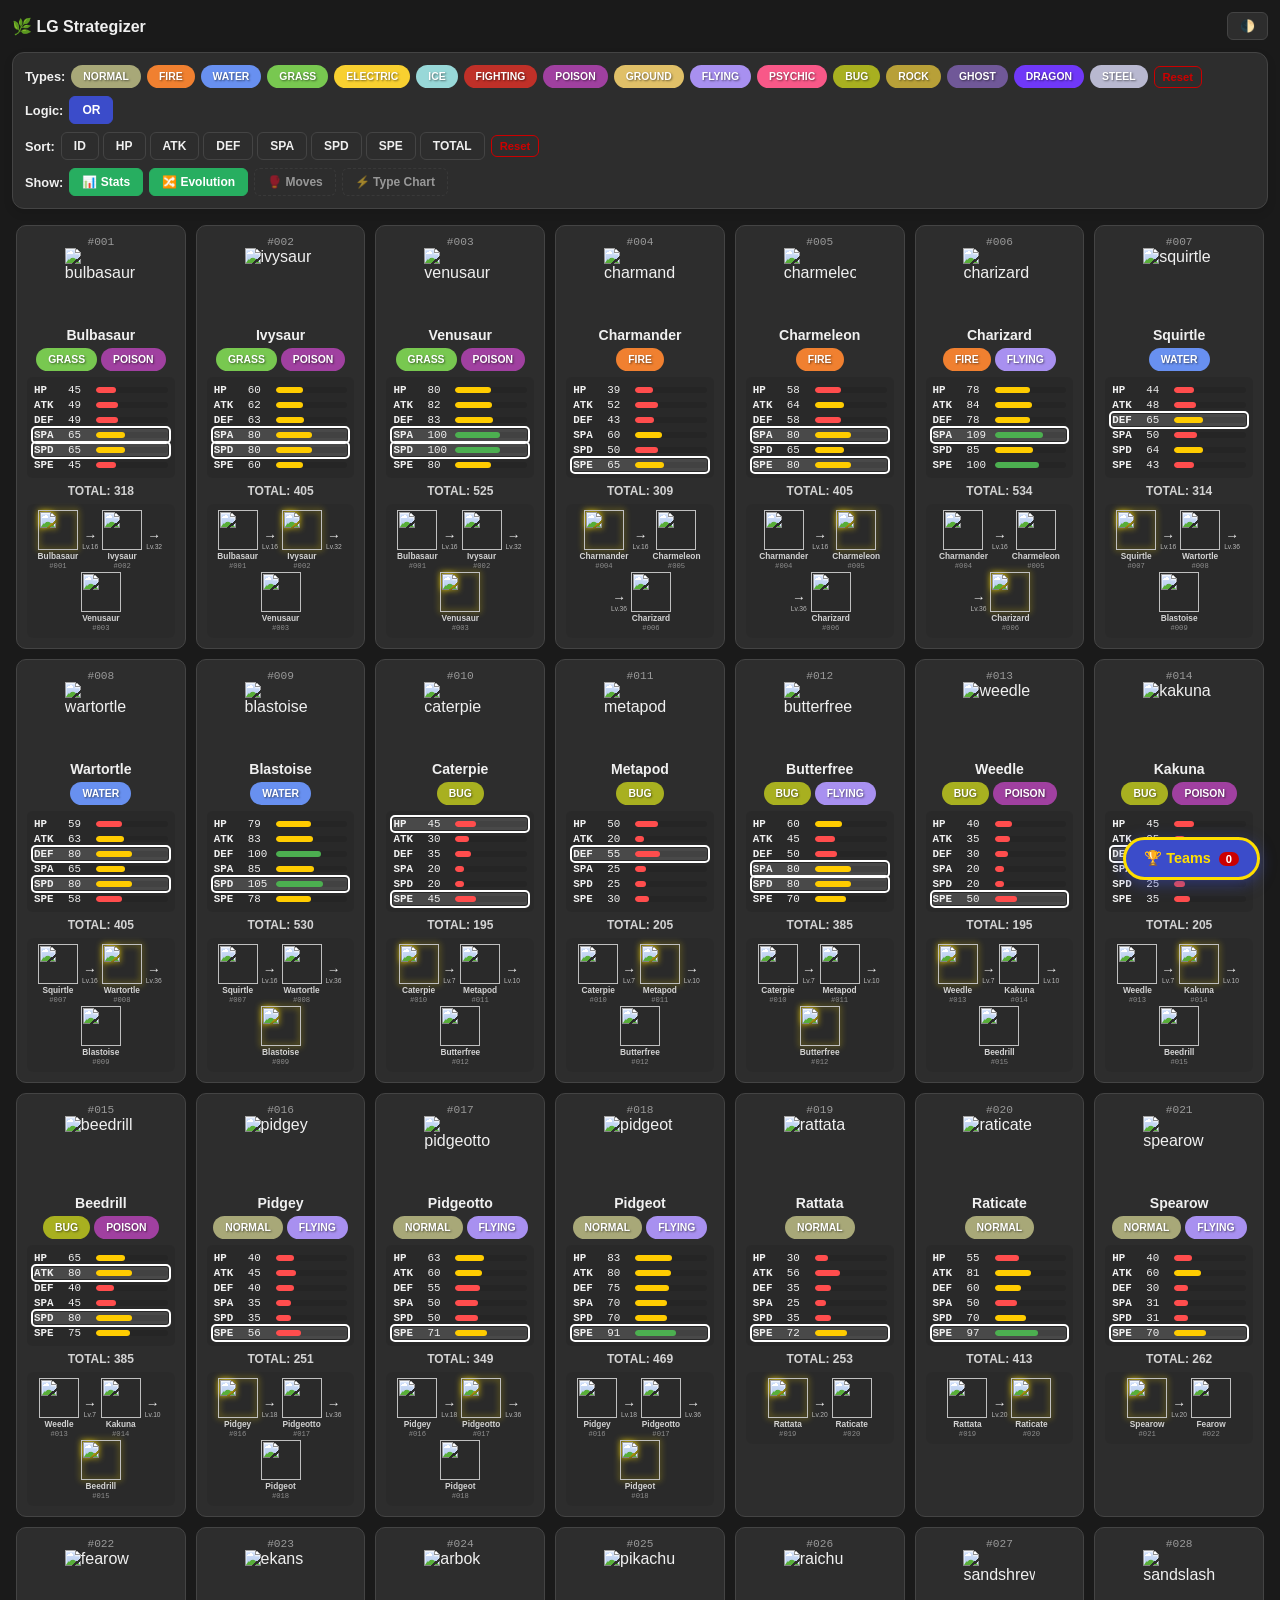
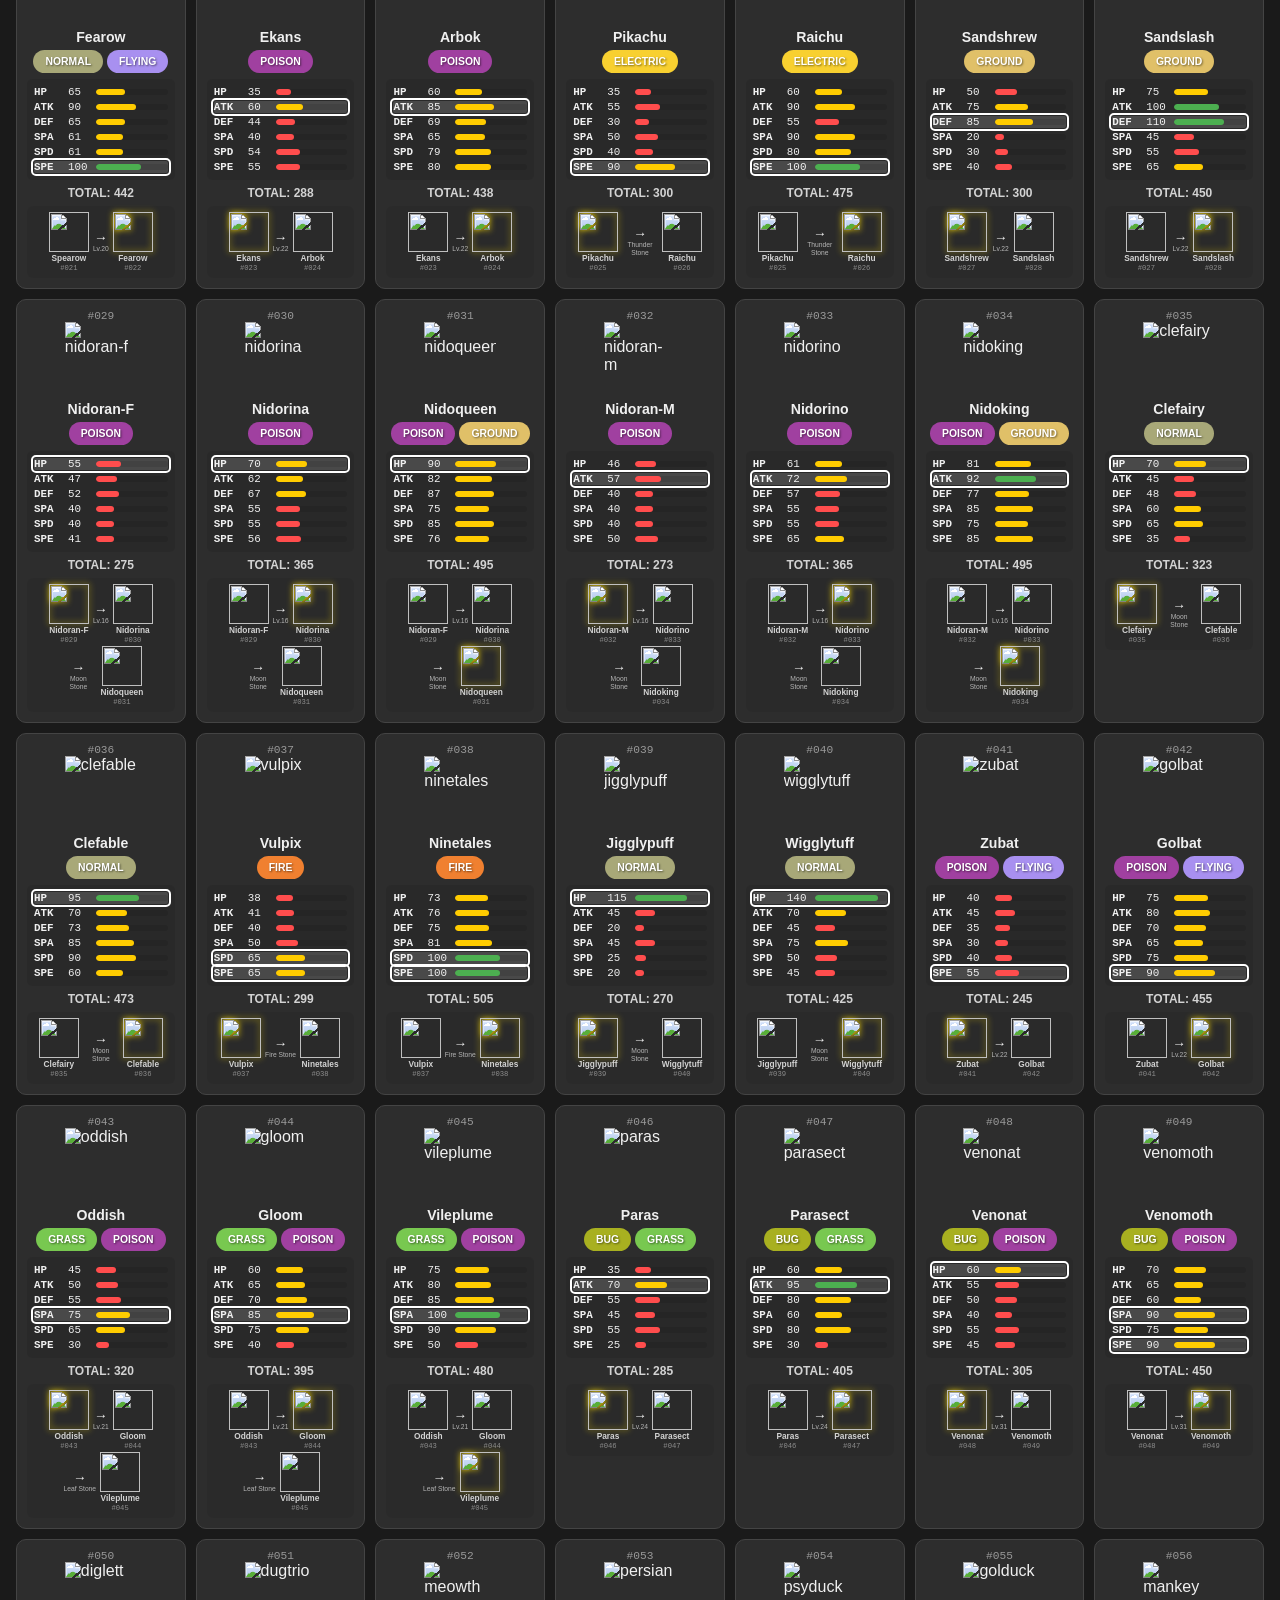
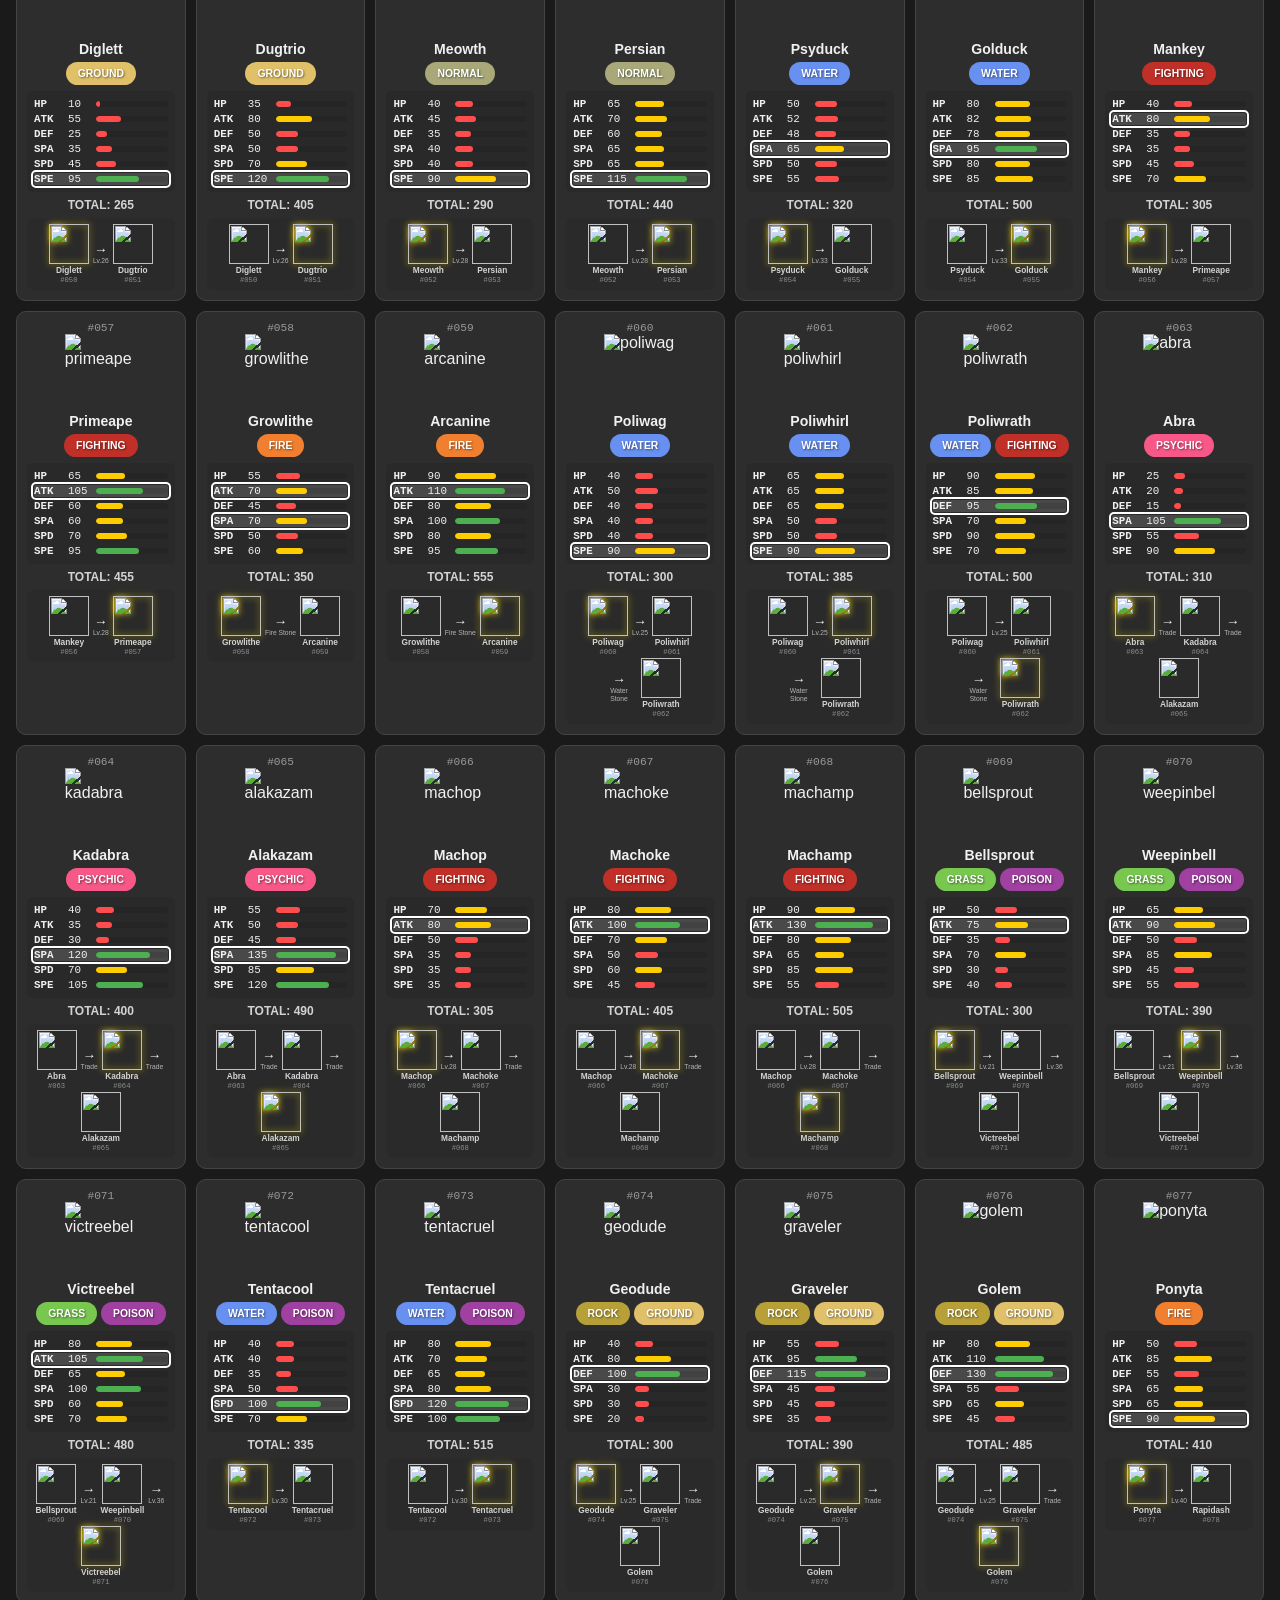
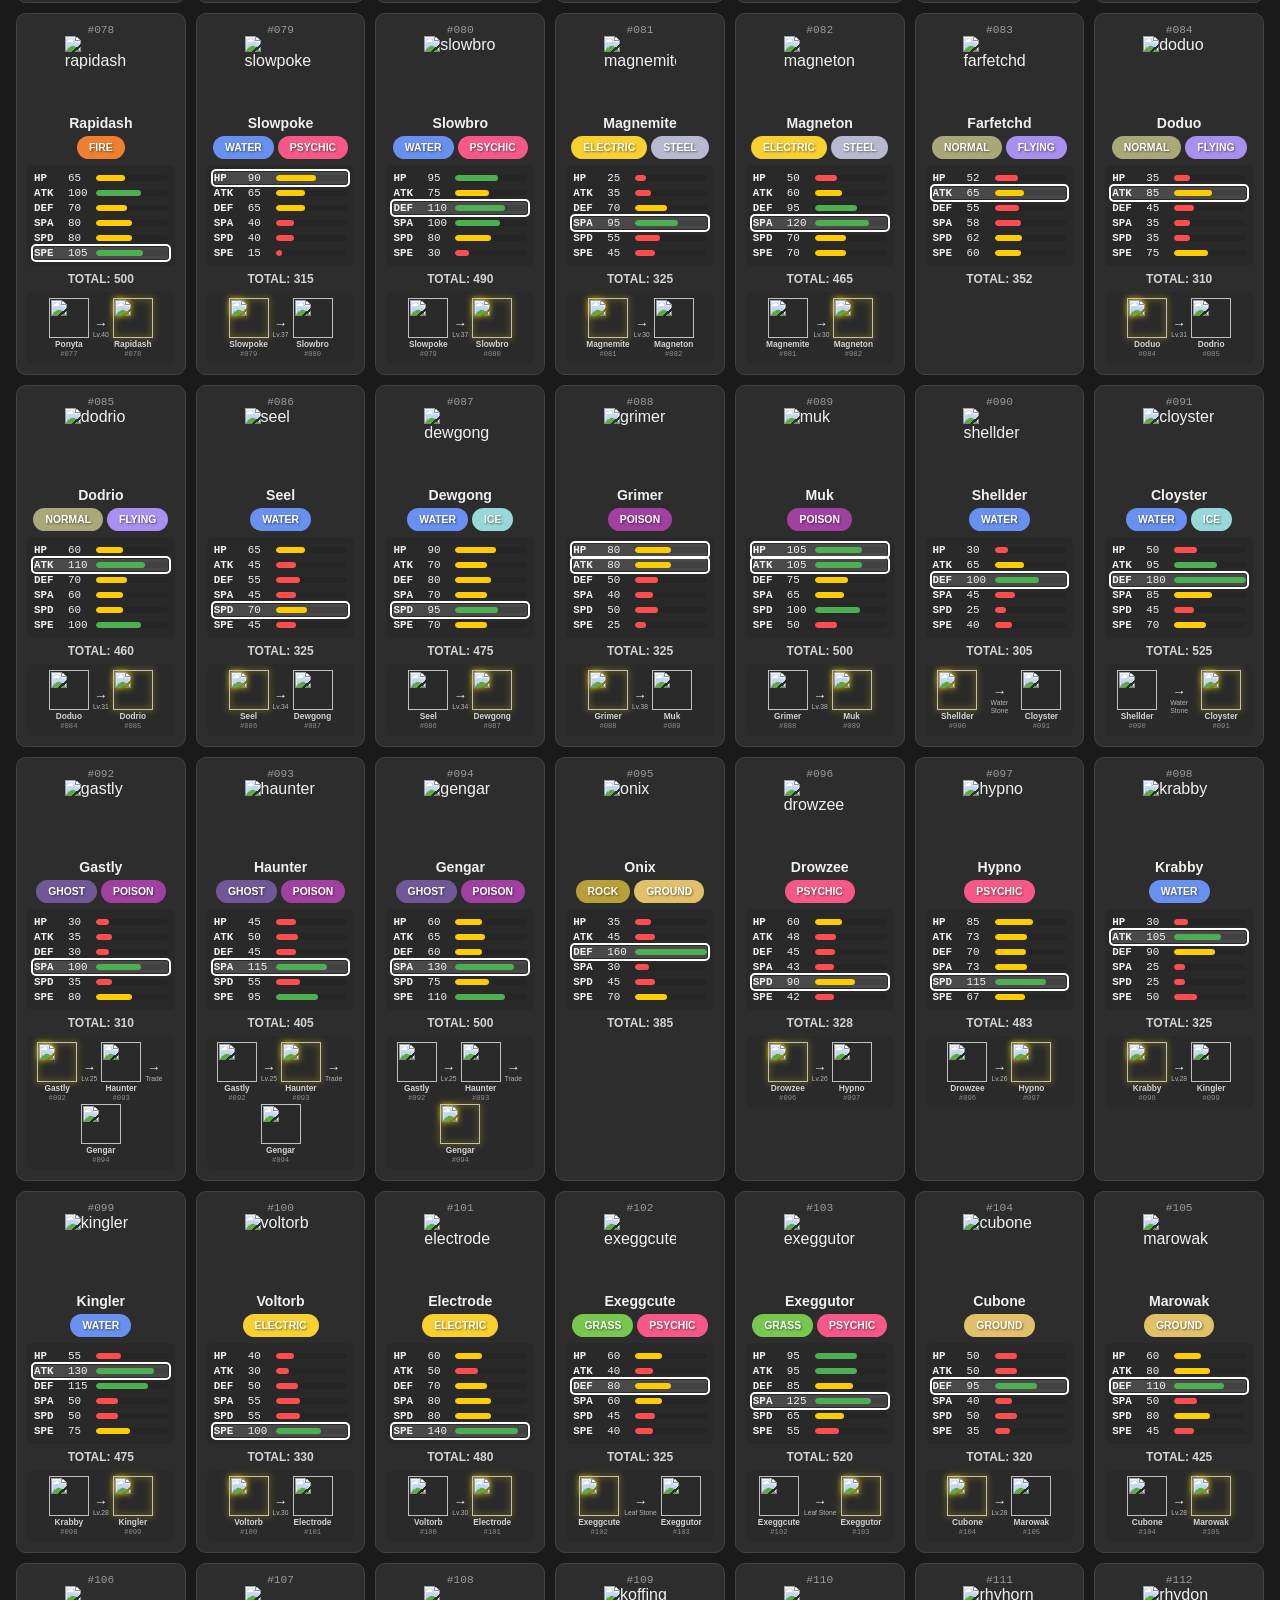
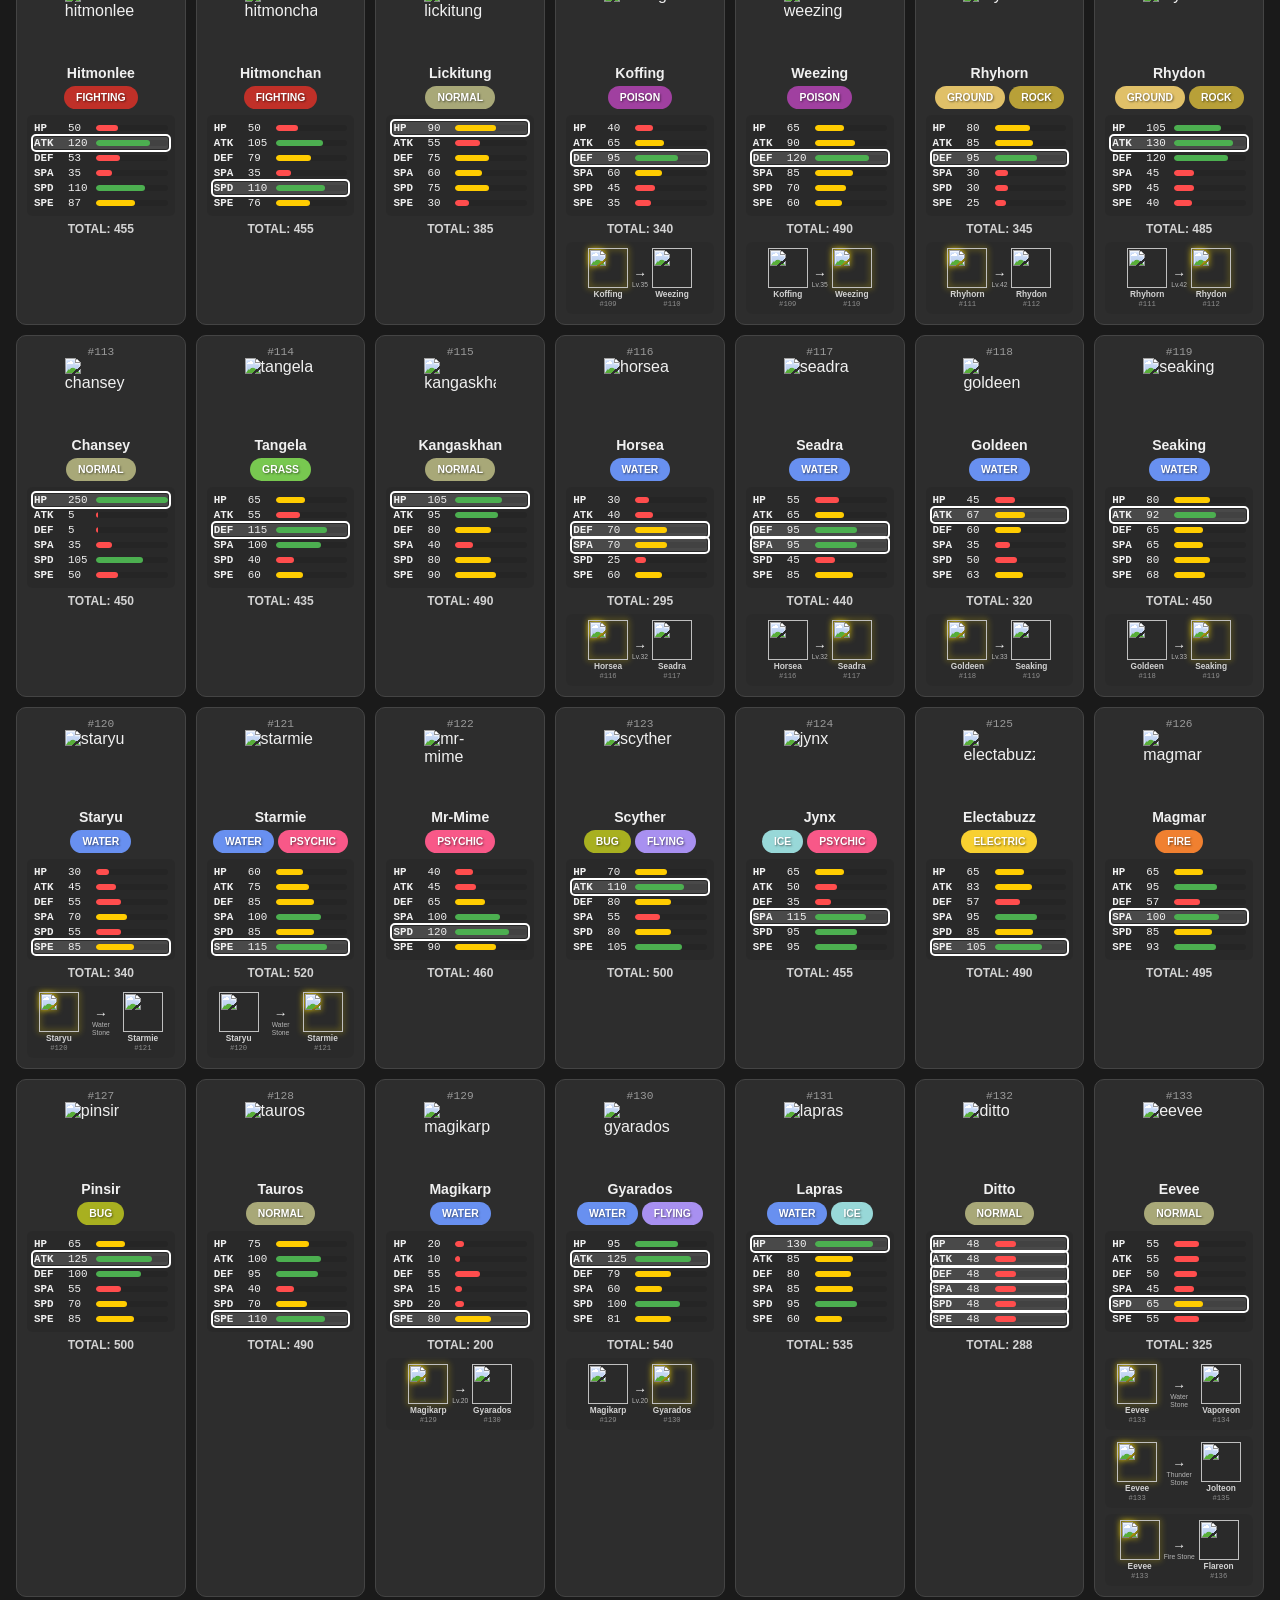
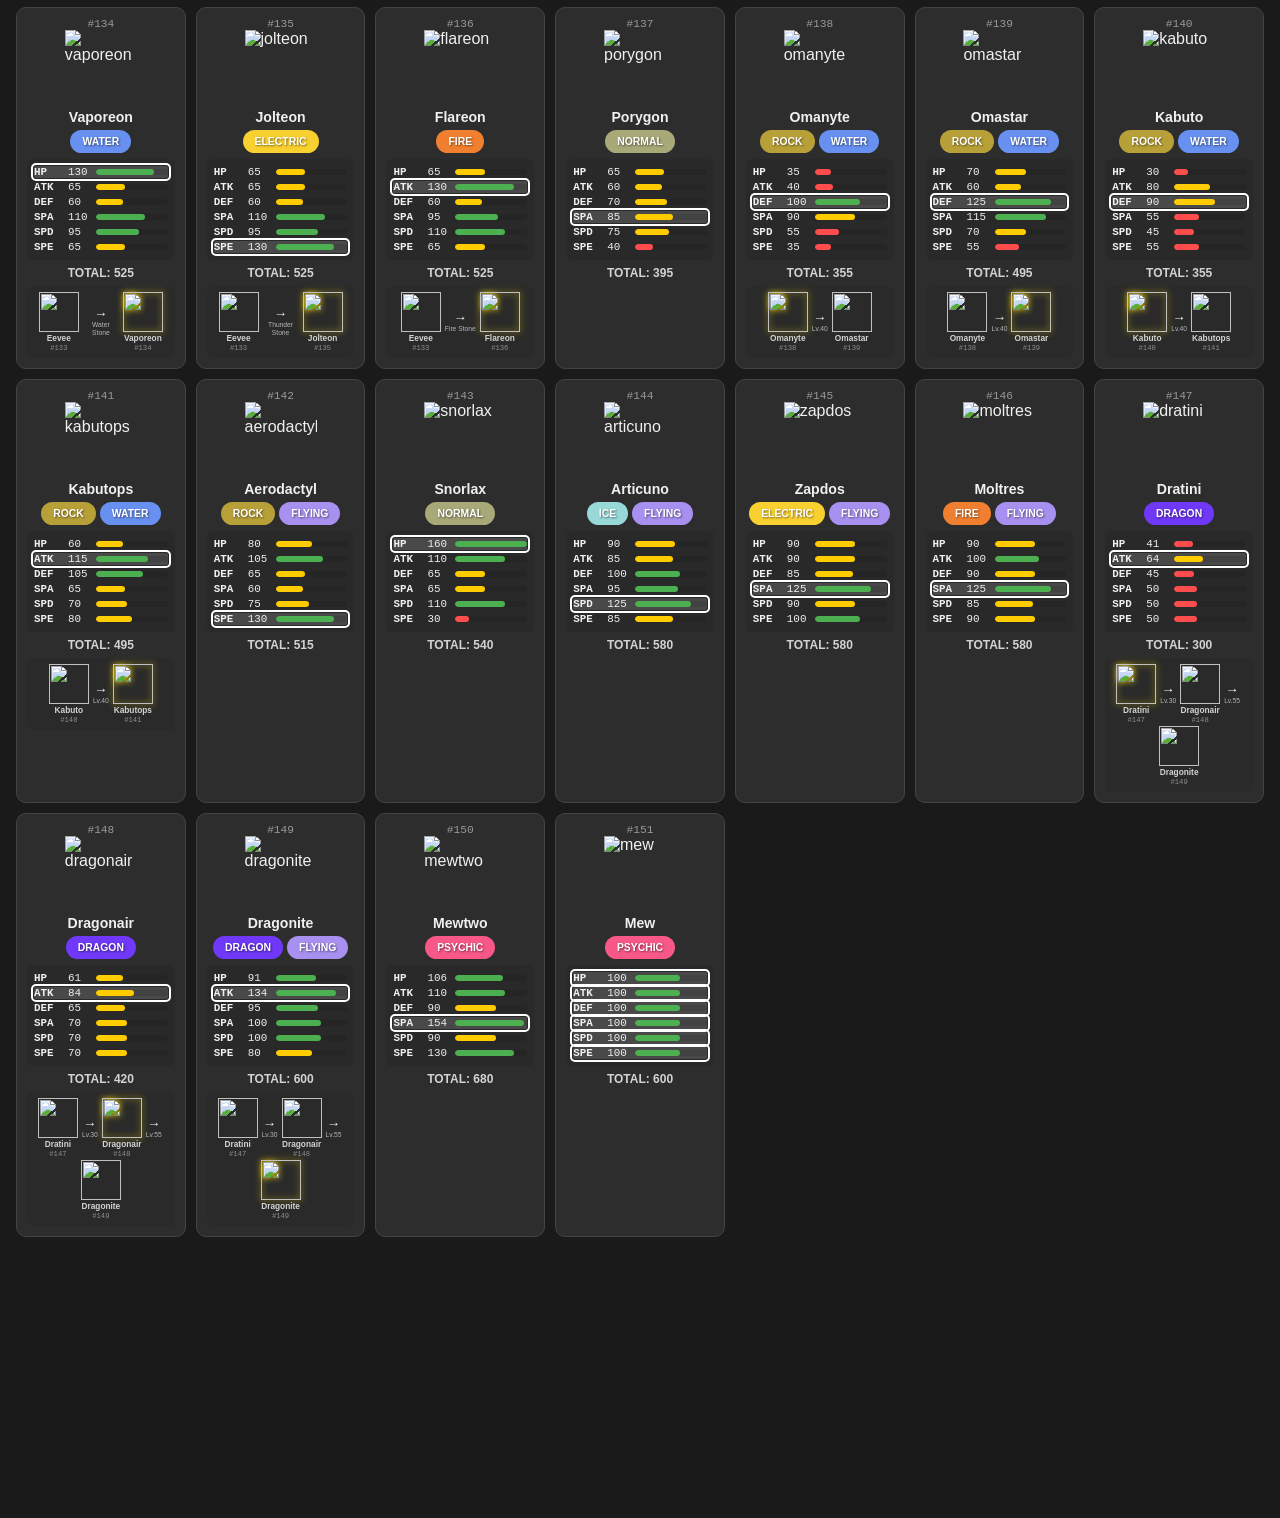
==== index.html @ 8bd551c2 "Add files via upload add evolution data, adjust readability on team cards" ====
<!DOCTYPE html>
<html lang="en">
<head>
    <meta charset="UTF-8">
    <meta name="viewport" content="width=device-width, initial-scale=1.0, maximum-scale=1.0">
    <title>Leaf Green Strategizer</title>
    <style>
    :root {
        --bg: #f4f4f9; --card-bg: #ffffff; --text: #333; --border: #ddd;
        --pk-blue: #3b4cca; --pk-yellow: #ffde00; --pk-red: #cc0000;
        --drawer-width: 420px;
    }
    body.dark-mode { --bg: #1a1a1a; --card-bg: #2d2d2d; --text: #f0f0f0; --border: #444; }
    * { box-sizing: border-box; }
    body { font-family: 'Segoe UI', sans-serif; background: var(--bg); color: var(--text); padding: 12px; transition: background 0.3s, color 0.3s; margin: 0; overflow-x: hidden; }
    .header-row { display: flex; justify-content: space-between; align-items: center; margin-bottom: 12px; }
    .drawer-overlay { display: none; position: fixed; inset: 0; background: rgba(0,0,0,0.5); z-index: 200; }
    .drawer-overlay.open { display: block; }
    .team-drawer {
        position: fixed; top: 0; right: -100%; width: min(var(--drawer-width), 100vw);
        height: 100%; background: var(--bg); z-index: 201;
        transition: right 0.35s cubic-bezier(.4,0,.2,1);
        display: flex; flex-direction: column;
        box-shadow: -4px 0 24px rgba(0,0,0,0.35);
    }
    .team-drawer.open { right: 0; }
    .drawer-header {
        display: flex; justify-content: space-between; align-items: center;
        padding: 14px 16px; border-bottom: 2px solid var(--border);
        background: var(--pk-blue); color: white; flex-shrink: 0;
    }
    .drawer-header h2 { margin: 0; font-size: 1rem; }
    .drawer-body { flex: 1; overflow-y: auto; padding: 12px; }
    .drawer-footer { padding: 10px 12px; border-top: 2px solid var(--border); flex-shrink: 0; }
    .team-container { background: rgba(0,0,0,0.05); padding: 10px; border-radius: 12px; margin-bottom: 12px; border: 2px solid var(--border); }
    .team-label-row { display: flex; justify-content: space-between; align-items: center; margin-bottom: 8px; }
    .team-name-input { background: transparent; border: none; border-bottom: 1px solid var(--border); color: var(--text); font-weight: bold; font-size: 0.9rem; width: 170px; outline: none; padding: 2px 4px; }
    .team-slots { display: grid; grid-template-columns: repeat(2, 1fr); gap: 8px; }
    .slot {
        background: rgba(0,0,0,0.05); border: 2px dashed var(--border);
        border-radius: 10px; display: flex; align-items: center; justify-content: center;
        cursor: pointer; position: relative; overflow: hidden;
        transition: border-color 0.2s, background 0.2s; min-height: 80px;
    }
    .slot.empty-slot::after { content: '+'; font-size: 1.8rem; opacity: 0.2; pointer-events: none; }
    .slot.empty-slot:hover { border-color: var(--pk-blue); background: rgba(59,76,202,0.08); }
    .slot .card { width: 100%; margin: 0; border: none; border-radius: 8px; cursor: default; padding: 8px; }
    .slot .card:active { transform: none; }
    .slot-remove-btn {
        position: absolute; top: 4px; right: 4px; z-index: 10;
        background: var(--pk-red); color: white; border: none; border-radius: 50%;
        width: 18px; height: 18px; font-size: 0.7rem; cursor: pointer;
        display: flex; align-items: center; justify-content: center; padding: 0; line-height: 1;
    }
    .fab-team {
        position: fixed; bottom: 20px; right: 20px; z-index: 150;
        background: var(--pk-blue); color: var(--pk-yellow);
        border: 3px solid var(--pk-yellow); border-radius: 50px;
        padding: 10px 18px; font-weight: bold; font-size: 0.9rem;
        cursor: pointer; box-shadow: 0 4px 15px rgba(59,76,202,0.5);
        display: flex; align-items: center; gap: 8px;
        -webkit-tap-highlight-color: transparent; user-select: none; transition: transform 0.15s;
    }
    .fab-team:active { transform: scale(0.95); }
    .fab-badge { background: var(--pk-red); color: white; border-radius: 10px; padding: 1px 7px; font-size: 0.7rem; min-width: 20px; text-align: center; }
    .controls {
        background: var(--card-bg); padding: 12px; border-radius: 12px; margin-bottom: 12px;
        position: sticky; top: 0; z-index: 100; border: 1px solid var(--border);
        box-shadow: 0 4px 10px rgba(0,0,0,0.1);
    }
    .filter-row { display: flex; align-items: center; gap: 6px; flex-wrap: wrap; margin-bottom: 8px; }
    .filter-row:last-child { margin-bottom: 0; }
    .filter-row strong { font-size: 0.8rem; white-space: nowrap; }
    .type-pill { padding: 4px 10px; border-radius: 20px; cursor: pointer; border: 2px solid transparent; font-size: 0.65rem; font-weight: bold; text-transform: uppercase; color: white; text-shadow: 1px 1px 2px rgba(0,0,0,0.5); -webkit-tap-highlight-color: transparent; user-select: none; }
    .type-pill.active { border-color: var(--pk-yellow); box-shadow: 0 0 8px var(--pk-yellow); }
    .toggle-btn, .btn-sort, .btn-display { padding: 6px 12px; border-radius: 6px; border: 1px solid var(--border); background: var(--card-bg); color: var(--text); cursor: pointer; font-weight: bold; font-size: 0.75rem; -webkit-tap-highlight-color: transparent; user-select: none; white-space: nowrap; transition: 0.15s; }
    .active { background: var(--pk-blue) !important; color: white !important; border-color: var(--pk-blue) !important; }
    .btn-display.active { background: #27ae60 !important; border-color: #27ae60 !important; color: white !important; }
    .btn-display.coming-soon { border-style: dashed; opacity: 0.55; cursor: default; }
    #main-list { display: grid; grid-template-columns: repeat(auto-fill, minmax(155px, 1fr)); gap: 10px; padding: 4px; padding-bottom: 80px; }
    .card { padding: 10px; display: flex; flex-direction: column; position: relative; background: var(--card-bg); border: 1px solid var(--border); border-radius: 10px; cursor: pointer; -webkit-tap-highlight-color: transparent; user-select: none; transition: transform 0.12s; }
    .card:active { transform: scale(0.97); }
    .card.in-team { border-color: var(--pk-yellow); box-shadow: 0 0 0 2px var(--pk-yellow); }
    .team-count-badge {
        display: none; position: absolute; top: 4px; right: 4px;
        background: var(--pk-red); color: white; border-radius: 50%;
        width: 20px; height: 20px; font-size: 0.65rem; font-weight: bold;
        align-items: center; justify-content: center; z-index: 5;
        box-shadow: 0 1px 4px rgba(0,0,0,0.4);
    }
    .card.in-team .team-count-badge { display: flex; }
    .id-badge { display: block; text-align: center; font-size: 0.7rem; opacity: 0.55; font-family: monospace; }
    .card img { width: 72px; height: 72px; image-rendering: pixelated; margin: 0 auto; display: block; }
    .card-header { text-align: center; margin: 6px 0; }
    .card-name { text-transform: capitalize; font-size: 0.88rem; font-weight: bold; }
    .type-box { display: flex; justify-content: center; gap: 4px; margin-top: 4px; flex-wrap: wrap; }
    .section-stats.hidden { display: none; }
    .stats-box { background: rgba(0,0,0,0.08); border-radius: 5px; padding: 7px; display: flex; flex-direction: column; gap: 3px; font-family: monospace; font-size: 0.68rem; }
    .stat-row { display: flex; align-items: center; gap: 6px; border-radius: 2px; }
    .stat-label { width: 28px; font-weight: bold; }
    .stat-bar-bg { flex-grow: 1; height: 6px; background: rgba(0,0,0,0.1); border-radius: 3px; overflow: hidden; }
    .stat-bar-fill { height: 100%; border-radius: 3px; }
    .bar-low { background: #ff4d4d; } .bar-mid { background: #ffcc00; } .bar-high { background: #4caf50; }
    .stat-row.max-stat { outline: 2px solid #000; outline-offset: 1px; background: rgba(255,255,255,0.1); }
    body.dark-mode .stat-row.max-stat { outline-color: #fff; background: rgba(255,255,255,0.15); }
    .card-total { text-align: center; font-size: 0.75rem; font-weight: bold; margin-top: 6px; opacity: 0.85; }
    .section-evo.hidden { display: none; }
    .evo-chain {
        margin-top: 6px; background: rgba(0,0,0,0.06); border-radius: 6px;
        padding: 6px 4px; display: flex; align-items: center; justify-content: center;
        flex-wrap: wrap; gap: 2px;
    }
    .evo-node { display: flex; flex-direction: column; align-items: center; gap: 1px; flex-shrink: 0; }
    .evo-node img { width: 40px; height: 40px; image-rendering: pixelated; }
    .evo-node .evo-name { font-size: 0.52rem; text-transform: capitalize; text-align: center; font-weight: bold; opacity: 0.85; }
    .evo-node .evo-num { font-size: 0.45rem; opacity: 0.5; font-family: monospace; }
    .evo-node.current-mon img { filter: drop-shadow(0 0 3px var(--pk-yellow)); }
    .evo-arrow { display: flex; flex-direction: column; align-items: center; font-size: 0.85rem; padding: 0 2px; flex-shrink: 0; line-height: 1; }
    .evo-arrow-label { font-size: 0.42rem; text-align: center; opacity: 0.7; max-width: 36px; line-height: 1.2; }
    .select-banner { display: none; position: fixed; top: 0; left: 0; right: 0; z-index: 300; background: var(--pk-blue); color: white; text-align: center; padding: 10px; font-weight: bold; font-size: 0.9rem; }
    .select-banner.show { display: block; }
    .select-banner button { background: var(--pk-red); color: white; border: none; border-radius: 4px; padding: 4px 10px; margin-left: 10px; cursor: pointer; font-weight: bold; }
    .delete-row-btn { background: none; border: none; color: var(--pk-red); font-size: 1rem; cursor: pointer; padding: 2px 6px; }
    @media (max-width: 480px) {
        #main-list { grid-template-columns: repeat(auto-fill, minmax(140px, 1fr)); gap: 8px; }
        body { padding: 8px; }
        :root { --drawer-width: 100vw; }
    }
    ::-webkit-scrollbar { width: 5px; }
    ::-webkit-scrollbar-thumb { background: var(--border); border-radius: 3px; }
    </style>
</head>
<body class="dark-mode">
<div class="select-banner" id="select-banner">Tap a Pokémon to fill the slot <button onclick="cancelSelectingSlot()">Cancel</button></div>
<div class="drawer-overlay" id="drawer-overlay" onclick="closeDrawer()"></div>
<div class="team-drawer" id="team-drawer">
    <div class="drawer-header">
        <h2>🏆 My Teams</h2>
        <button onclick="closeDrawer()" style="background:none;border:none;color:white;font-size:1.3rem;cursor:pointer;line-height:1">✕</button>
    </div>
    <div class="drawer-body" id="teams-list"></div>
    <div class="drawer-footer">
        <button class="toggle-btn" style="background:var(--pk-blue);color:white;width:100%;border-color:var(--pk-blue)" onclick="addTeamRow()">+ Add Team</button>
    </div>
</div>
<div class="header-row">
    <strong style="font-size:1rem">🌿 LG Strategizer</strong>
    <button class="toggle-btn" onclick="document.body.classList.toggle('dark-mode')">🌓</button>
</div>
<div class="controls">
    <div class="filter-row" id="type-filters">
        <strong>Types:</strong>
        <button class="toggle-btn" style="border-color:var(--pk-red);color:var(--pk-red);font-size:0.7rem;padding:4px 8px" onclick="resetFilters()">Reset</button>
    </div>
    <div class="filter-row">
        <strong>Logic:</strong>
        <button class="toggle-btn active" id="logic-toggle" onclick="toggleLogic()">OR</button>
    </div>
    <div class="filter-row">
        <strong>Sort:</strong>
        <div id="sort-btns" style="display:inline-flex;gap:4px;flex-wrap:wrap"></div>
        <button class="toggle-btn" style="border-color:var(--pk-red);color:var(--pk-red);font-size:0.7rem;padding:4px 8px" onclick="resetSort()">Reset</button>
    </div>
    <div class="filter-row">
        <strong>Show:</strong>
        <button class="btn-display active" id="toggle-stats" onclick="toggleDisplay('stats')">📊 Stats</button>
        <button class="btn-display active" id="toggle-evo" onclick="toggleDisplay('evo')">🔀 Evolution</button>
        <button class="btn-display coming-soon" title="Coming soon" disabled>🥊 Moves</button>
        <button class="btn-display coming-soon" title="Coming soon" disabled>⚡ Type Chart</button>
    </div>
</div>
<div id="main-list"></div>
<button class="fab-team" onclick="openDrawer()">🏆 Teams <span class="fab-badge" id="team-count">0</span></button>
<script>
const typeColors = {
    normal:'#A8A878', fire:'#F08030', water:'#6890F0', grass:'#78C850',
    electric:'#F8D030', ice:'#98D8D8', fighting:'#C03028', poison:'#A040A0',
    ground:'#E0C068', flying:'#A890F0', psychic:'#F85888', bug:'#A8B020',
    rock:'#B8A038', ghost:'#705898', dragon:'#7038F8', steel:'#B8B8D0'
};

const pokemonData = [
    {id:1,name:"bulbasaur",types:["grass","poison"],hp:45,atk:49,def:49,spa:65,spd:65,spe:45,total:318},
    {id:2,name:"ivysaur",types:["grass","poison"],hp:60,atk:62,def:63,spa:80,spd:80,spe:60,total:405},
    {id:3,name:"venusaur",types:["grass","poison"],hp:80,atk:82,def:83,spa:100,spd:100,spe:80,total:525},
    {id:4,name:"charmander",types:["fire"],hp:39,atk:52,def:43,spa:60,spd:50,spe:65,total:309},
    {id:5,name:"charmeleon",types:["fire"],hp:58,atk:64,def:58,spa:80,spd:65,spe:80,total:405},
    {id:6,name:"charizard",types:["fire","flying"],hp:78,atk:84,def:78,spa:109,spd:85,spe:100,total:534},
    {id:7,name:"squirtle",types:["water"],hp:44,atk:48,def:65,spa:50,spd:64,spe:43,total:314},
    {id:8,name:"wartortle",types:["water"],hp:59,atk:63,def:80,spa:65,spd:80,spe:58,total:405},
    {id:9,name:"blastoise",types:["water"],hp:79,atk:83,def:100,spa:85,spd:105,spe:78,total:530},
    {id:10,name:"caterpie",types:["bug"],hp:45,atk:30,def:35,spa:20,spd:20,spe:45,total:195},
    {id:11,name:"metapod",types:["bug"],hp:50,atk:20,def:55,spa:25,spd:25,spe:30,total:205},
    {id:12,name:"butterfree",types:["bug","flying"],hp:60,atk:45,def:50,spa:80,spd:80,spe:70,total:385},
    {id:13,name:"weedle",types:["bug","poison"],hp:40,atk:35,def:30,spa:20,spd:20,spe:50,total:195},
    {id:14,name:"kakuna",types:["bug","poison"],hp:45,atk:25,def:50,spa:25,spd:25,spe:35,total:205},
    {id:15,name:"beedrill",types:["bug","poison"],hp:65,atk:80,def:40,spa:45,spd:80,spe:75,total:385},
    {id:16,name:"pidgey",types:["normal","flying"],hp:40,atk:45,def:40,spa:35,spd:35,spe:56,total:251},
    {id:17,name:"pidgeotto",types:["normal","flying"],hp:63,atk:60,def:55,spa:50,spd:50,spe:71,total:349},
    {id:18,name:"pidgeot",types:["normal","flying"],hp:83,atk:80,def:75,spa:70,spd:70,spe:91,total:469},
    {id:19,name:"rattata",types:["normal"],hp:30,atk:56,def:35,spa:25,spd:35,spe:72,total:253},
    {id:20,name:"raticate",types:["normal"],hp:55,atk:81,def:60,spa:50,spd:70,spe:97,total:413},
    {id:21,name:"spearow",types:["normal","flying"],hp:40,atk:60,def:30,spa:31,spd:31,spe:70,total:262},
    {id:22,name:"fearow",types:["normal","flying"],hp:65,atk:90,def:65,spa:61,spd:61,spe:100,total:442},
    {id:23,name:"ekans",types:["poison"],hp:35,atk:60,def:44,spa:40,spd:54,spe:55,total:288},
    {id:24,name:"arbok",types:["poison"],hp:60,atk:85,def:69,spa:65,spd:79,spe:80,total:438},
    {id:25,name:"pikachu",types:["electric"],hp:35,atk:55,def:30,spa:50,spd:40,spe:90,total:300},
    {id:26,name:"raichu",types:["electric"],hp:60,atk:90,def:55,spa:90,spd:80,spe:100,total:475},
    {id:27,name:"sandshrew",types:["ground"],hp:50,atk:75,def:85,spa:20,spd:30,spe:40,total:300},
    {id:28,name:"sandslash",types:["ground"],hp:75,atk:100,def:110,spa:45,spd:55,spe:65,total:450},
    {id:29,name:"nidoran-f",types:["poison"],hp:55,atk:47,def:52,spa:40,spd:40,spe:41,total:275},
    {id:30,name:"nidorina",types:["poison"],hp:70,atk:62,def:67,spa:55,spd:55,spe:56,total:365},
    {id:31,name:"nidoqueen",types:["poison","ground"],hp:90,atk:82,def:87,spa:75,spd:85,spe:76,total:495},
    {id:32,name:"nidoran-m",types:["poison"],hp:46,atk:57,def:40,spa:40,spd:40,spe:50,total:273},
    {id:33,name:"nidorino",types:["poison"],hp:61,atk:72,def:57,spa:55,spd:55,spe:65,total:365},
    {id:34,name:"nidoking",types:["poison","ground"],hp:81,atk:92,def:77,spa:85,spd:75,spe:85,total:495},
    {id:35,name:"clefairy",types:["normal"],hp:70,atk:45,def:48,spa:60,spd:65,spe:35,total:323},
    {id:36,name:"clefable",types:["normal"],hp:95,atk:70,def:73,spa:85,spd:90,spe:60,total:473},
    {id:37,name:"vulpix",types:["fire"],hp:38,atk:41,def:40,spa:50,spd:65,spe:65,total:299},
    {id:38,name:"ninetales",types:["fire"],hp:73,atk:76,def:75,spa:81,spd:100,spe:100,total:505},
    {id:39,name:"jigglypuff",types:["normal"],hp:115,atk:45,def:20,spa:45,spd:25,spe:20,total:270},
    {id:40,name:"wigglytuff",types:["normal"],hp:140,atk:70,def:45,spa:75,spd:50,spe:45,total:425},
    {id:41,name:"zubat",types:["poison","flying"],hp:40,atk:45,def:35,spa:30,spd:40,spe:55,total:245},
    {id:42,name:"golbat",types:["poison","flying"],hp:75,atk:80,def:70,spa:65,spd:75,spe:90,total:455},
    {id:43,name:"oddish",types:["grass","poison"],hp:45,atk:50,def:55,spa:75,spd:65,spe:30,total:320},
    {id:44,name:"gloom",types:["grass","poison"],hp:60,atk:65,def:70,spa:85,spd:75,spe:40,total:395},
    {id:45,name:"vileplume",types:["grass","poison"],hp:75,atk:80,def:85,spa:100,spd:90,spe:50,total:480},
    {id:46,name:"paras",types:["bug","grass"],hp:35,atk:70,def:55,spa:45,spd:55,spe:25,total:285},
    {id:47,name:"parasect",types:["bug","grass"],hp:60,atk:95,def:80,spa:60,spd:80,spe:30,total:405},
    {id:48,name:"venonat",types:["bug","poison"],hp:60,atk:55,def:50,spa:40,spd:55,spe:45,total:305},
    {id:49,name:"venomoth",types:["bug","poison"],hp:70,atk:65,def:60,spa:90,spd:75,spe:90,total:450},
    {id:50,name:"diglett",types:["ground"],hp:10,atk:55,def:25,spa:35,spd:45,spe:95,total:265},
    {id:51,name:"dugtrio",types:["ground"],hp:35,atk:80,def:50,spa:50,spd:70,spe:120,total:405},
    {id:52,name:"meowth",types:["normal"],hp:40,atk:45,def:35,spa:40,spd:40,spe:90,total:290},
    {id:53,name:"persian",types:["normal"],hp:65,atk:70,def:60,spa:65,spd:65,spe:115,total:440},
    {id:54,name:"psyduck",types:["water"],hp:50,atk:52,def:48,spa:65,spd:50,spe:55,total:320},
    {id:55,name:"golduck",types:["water"],hp:80,atk:82,def:78,spa:95,spd:80,spe:85,total:500},
    {id:56,name:"mankey",types:["fighting"],hp:40,atk:80,def:35,spa:35,spd:45,spe:70,total:305},
    {id:57,name:"primeape",types:["fighting"],hp:65,atk:105,def:60,spa:60,spd:70,spe:95,total:455},
    {id:58,name:"growlithe",types:["fire"],hp:55,atk:70,def:45,spa:70,spd:50,spe:60,total:350},
    {id:59,name:"arcanine",types:["fire"],hp:90,atk:110,def:80,spa:100,spd:80,spe:95,total:555},
    {id:60,name:"poliwag",types:["water"],hp:40,atk:50,def:40,spa:40,spd:40,spe:90,total:300},
    {id:61,name:"poliwhirl",types:["water"],hp:65,atk:65,def:65,spa:50,spd:50,spe:90,total:385},
    {id:62,name:"poliwrath",types:["water","fighting"],hp:90,atk:85,def:95,spa:70,spd:90,spe:70,total:500},
    {id:63,name:"abra",types:["psychic"],hp:25,atk:20,def:15,spa:105,spd:55,spe:90,total:310},
    {id:64,name:"kadabra",types:["psychic"],hp:40,atk:35,def:30,spa:120,spd:70,spe:105,total:400},
    {id:65,name:"alakazam",types:["psychic"],hp:55,atk:50,def:45,spa:135,spd:85,spe:120,total:490},
    {id:66,name:"machop",types:["fighting"],hp:70,atk:80,def:50,spa:35,spd:35,spe:35,total:305},
    {id:67,name:"machoke",types:["fighting"],hp:80,atk:100,def:70,spa:50,spd:60,spe:45,total:405},
    {id:68,name:"machamp",types:["fighting"],hp:90,atk:130,def:80,spa:65,spd:85,spe:55,total:505},
    {id:69,name:"bellsprout",types:["grass","poison"],hp:50,atk:75,def:35,spa:70,spd:30,spe:40,total:300},
    {id:70,name:"weepinbell",types:["grass","poison"],hp:65,atk:90,def:50,spa:85,spd:45,spe:55,total:390},
    {id:71,name:"victreebel",types:["grass","poison"],hp:80,atk:105,def:65,spa:100,spd:60,spe:70,total:480},
    {id:72,name:"tentacool",types:["water","poison"],hp:40,atk:40,def:35,spa:50,spd:100,spe:70,total:335},
    {id:73,name:"tentacruel",types:["water","poison"],hp:80,atk:70,def:65,spa:80,spd:120,spe:100,total:515},
    {id:74,name:"geodude",types:["rock","ground"],hp:40,atk:80,def:100,spa:30,spd:30,spe:20,total:300},
    {id:75,name:"graveler",types:["rock","ground"],hp:55,atk:95,def:115,spa:45,spd:45,spe:35,total:390},
    {id:76,name:"golem",types:["rock","ground"],hp:80,atk:110,def:130,spa:55,spd:65,spe:45,total:485},
    {id:77,name:"ponyta",types:["fire"],hp:50,atk:85,def:55,spa:65,spd:65,spe:90,total:410},
    {id:78,name:"rapidash",types:["fire"],hp:65,atk:100,def:70,spa:80,spd:80,spe:105,total:500},
    {id:79,name:"slowpoke",types:["water","psychic"],hp:90,atk:65,def:65,spa:40,spd:40,spe:15,total:315},
    {id:80,name:"slowbro",types:["water","psychic"],hp:95,atk:75,def:110,spa:100,spd:80,spe:30,total:490},
    {id:81,name:"magnemite",types:["electric","steel"],hp:25,atk:35,def:70,spa:95,spd:55,spe:45,total:325},
    {id:82,name:"magneton",types:["electric","steel"],hp:50,atk:60,def:95,spa:120,spd:70,spe:70,total:465},
    {id:83,name:"farfetchd",types:["normal","flying"],hp:52,atk:65,def:55,spa:58,spd:62,spe:60,total:352},
    {id:84,name:"doduo",types:["normal","flying"],hp:35,atk:85,def:45,spa:35,spd:35,spe:75,total:310},
    {id:85,name:"dodrio",types:["normal","flying"],hp:60,atk:110,def:70,spa:60,spd:60,spe:100,total:460},
    {id:86,name:"seel",types:["water"],hp:65,atk:45,def:55,spa:45,spd:70,spe:45,total:325},
    {id:87,name:"dewgong",types:["water","ice"],hp:90,atk:70,def:80,spa:70,spd:95,spe:70,total:475},
    {id:88,name:"grimer",types:["poison"],hp:80,atk:80,def:50,spa:40,spd:50,spe:25,total:325},
    {id:89,name:"muk",types:["poison"],hp:105,atk:105,def:75,spa:65,spd:100,spe:50,total:500},
    {id:90,name:"shellder",types:["water"],hp:30,atk:65,def:100,spa:45,spd:25,spe:40,total:305},
    {id:91,name:"cloyster",types:["water","ice"],hp:50,atk:95,def:180,spa:85,spd:45,spe:70,total:525},
    {id:92,name:"gastly",types:["ghost","poison"],hp:30,atk:35,def:30,spa:100,spd:35,spe:80,total:310},
    {id:93,name:"haunter",types:["ghost","poison"],hp:45,atk:50,def:45,spa:115,spd:55,spe:95,total:405},
    {id:94,name:"gengar",types:["ghost","poison"],hp:60,atk:65,def:60,spa:130,spd:75,spe:110,total:500},
    {id:95,name:"onix",types:["rock","ground"],hp:35,atk:45,def:160,spa:30,spd:45,spe:70,total:385},
    {id:96,name:"drowzee",types:["psychic"],hp:60,atk:48,def:45,spa:43,spd:90,spe:42,total:328},
    {id:97,name:"hypno",types:["psychic"],hp:85,atk:73,def:70,spa:73,spd:115,spe:67,total:483},
    {id:98,name:"krabby",types:["water"],hp:30,atk:105,def:90,spa:25,spd:25,spe:50,total:325},
    {id:99,name:"kingler",types:["water"],hp:55,atk:130,def:115,spa:50,spd:50,spe:75,total:475},
    {id:100,name:"voltorb",types:["electric"],hp:40,atk:30,def:50,spa:55,spd:55,spe:100,total:330},
    {id:101,name:"electrode",types:["electric"],hp:60,atk:50,def:70,spa:80,spd:80,spe:140,total:480},
    {id:102,name:"exeggcute",types:["grass","psychic"],hp:60,atk:40,def:80,spa:60,spd:45,spe:40,total:325},
    {id:103,name:"exeggutor",types:["grass","psychic"],hp:95,atk:95,def:85,spa:125,spd:65,spe:55,total:520},
    {id:104,name:"cubone",types:["ground"],hp:50,atk:50,def:95,spa:40,spd:50,spe:35,total:320},
    {id:105,name:"marowak",types:["ground"],hp:60,atk:80,def:110,spa:50,spd:80,spe:45,total:425},
    {id:106,name:"hitmonlee",types:["fighting"],hp:50,atk:120,def:53,spa:35,spd:110,spe:87,total:455},
    {id:107,name:"hitmonchan",types:["fighting"],hp:50,atk:105,def:79,spa:35,spd:110,spe:76,total:455},
    {id:108,name:"lickitung",types:["normal"],hp:90,atk:55,def:75,spa:60,spd:75,spe:30,total:385},
    {id:109,name:"koffing",types:["poison"],hp:40,atk:65,def:95,spa:60,spd:45,spe:35,total:340},
    {id:110,name:"weezing",types:["poison"],hp:65,atk:90,def:120,spa:85,spd:70,spe:60,total:490},
    {id:111,name:"rhyhorn",types:["ground","rock"],hp:80,atk:85,def:95,spa:30,spd:30,spe:25,total:345},
    {id:112,name:"rhydon",types:["ground","rock"],hp:105,atk:130,def:120,spa:45,spd:45,spe:40,total:485},
    {id:113,name:"chansey",types:["normal"],hp:250,atk:5,def:5,spa:35,spd:105,spe:50,total:450},
    {id:114,name:"tangela",types:["grass"],hp:65,atk:55,def:115,spa:100,spd:40,spe:60,total:435},
    {id:115,name:"kangaskhan",types:["normal"],hp:105,atk:95,def:80,spa:40,spd:80,spe:90,total:490},
    {id:116,name:"horsea",types:["water"],hp:30,atk:40,def:70,spa:70,spd:25,spe:60,total:295},
    {id:117,name:"seadra",types:["water"],hp:55,atk:65,def:95,spa:95,spd:45,spe:85,total:440},
    {id:118,name:"goldeen",types:["water"],hp:45,atk:67,def:60,spa:35,spd:50,spe:63,total:320},
    {id:119,name:"seaking",types:["water"],hp:80,atk:92,def:65,spa:65,spd:80,spe:68,total:450},
    {id:120,name:"staryu",types:["water"],hp:30,atk:45,def:55,spa:70,spd:55,spe:85,total:340},
    {id:121,name:"starmie",types:["water","psychic"],hp:60,atk:75,def:85,spa:100,spd:85,spe:115,total:520},
    {id:122,name:"mr-mime",types:["psychic"],hp:40,atk:45,def:65,spa:100,spd:120,spe:90,total:460},
    {id:123,name:"scyther",types:["bug","flying"],hp:70,atk:110,def:80,spa:55,spd:80,spe:105,total:500},
    {id:124,name:"jynx",types:["ice","psychic"],hp:65,atk:50,def:35,spa:115,spd:95,spe:95,total:455},
    {id:125,name:"electabuzz",types:["electric"],hp:65,atk:83,def:57,spa:95,spd:85,spe:105,total:490},
    {id:126,name:"magmar",types:["fire"],hp:65,atk:95,def:57,spa:100,spd:85,spe:93,total:495},
    {id:127,name:"pinsir",types:["bug"],hp:65,atk:125,def:100,spa:55,spd:70,spe:85,total:500},
    {id:128,name:"tauros",types:["normal"],hp:75,atk:100,def:95,spa:40,spd:70,spe:110,total:490},
    {id:129,name:"magikarp",types:["water"],hp:20,atk:10,def:55,spa:15,spd:20,spe:80,total:200},
    {id:130,name:"gyarados",types:["water","flying"],hp:95,atk:125,def:79,spa:60,spd:100,spe:81,total:540},
    {id:131,name:"lapras",types:["water","ice"],hp:130,atk:85,def:80,spa:85,spd:95,spe:60,total:535},
    {id:132,name:"ditto",types:["normal"],hp:48,atk:48,def:48,spa:48,spd:48,spe:48,total:288},
    {id:133,name:"eevee",types:["normal"],hp:55,atk:55,def:50,spa:45,spd:65,spe:55,total:325},
    {id:134,name:"vaporeon",types:["water"],hp:130,atk:65,def:60,spa:110,spd:95,spe:65,total:525},
    {id:135,name:"jolteon",types:["electric"],hp:65,atk:65,def:60,spa:110,spd:95,spe:130,total:525},
    {id:136,name:"flareon",types:["fire"],hp:65,atk:130,def:60,spa:95,spd:110,spe:65,total:525},
    {id:137,name:"porygon",types:["normal"],hp:65,atk:60,def:70,spa:85,spd:75,spe:40,total:395},
    {id:138,name:"omanyte",types:["rock","water"],hp:35,atk:40,def:100,spa:90,spd:55,spe:35,total:355},
    {id:139,name:"omastar",types:["rock","water"],hp:70,atk:60,def:125,spa:115,spd:70,spe:55,total:495},
    {id:140,name:"kabuto",types:["rock","water"],hp:30,atk:80,def:90,spa:55,spd:45,spe:55,total:355},
    {id:141,name:"kabutops",types:["rock","water"],hp:60,atk:115,def:105,spa:65,spd:70,spe:80,total:495},
    {id:142,name:"aerodactyl",types:["rock","flying"],hp:80,atk:105,def:65,spa:60,spd:75,spe:130,total:515},
    {id:143,name:"snorlax",types:["normal"],hp:160,atk:110,def:65,spa:65,spd:110,spe:30,total:540},
    {id:144,name:"articuno",types:["ice","flying"],hp:90,atk:85,def:100,spa:95,spd:125,spe:85,total:580},
    {id:145,name:"zapdos",types:["electric","flying"],hp:90,atk:90,def:85,spa:125,spd:90,spe:100,total:580},
    {id:146,name:"moltres",types:["fire","flying"],hp:90,atk:100,def:90,spa:125,spd:85,spe:90,total:580},
    {id:147,name:"dratini",types:["dragon"],hp:41,atk:64,def:45,spa:50,spd:50,spe:50,total:300},
    {id:148,name:"dragonair",types:["dragon"],hp:61,atk:84,def:65,spa:70,spd:70,spe:70,total:420},
    {id:149,name:"dragonite",types:["dragon","flying"],hp:91,atk:134,def:95,spa:100,spd:100,spe:80,total:600},
    {id:150,name:"mewtwo",types:["psychic"],hp:106,atk:110,def:90,spa:154,spd:90,spe:130,total:680},
    {id:151,name:"mew",types:["psychic"],hp:100,atk:100,def:100,spa:100,spd:100,spe:100,total:600}
];

// Evolution chains. Each chain = ordered array of stages.
// stage.trigger describes what causes evolution TO the NEXT stage.
// {type:'level',lvl:N} | {type:'stone',stone:'...'} | {type:'trade'} | {type:'friendship'}
const evoChains = [
    [{id:1,trigger:{type:'level',lvl:16}},{id:2,trigger:{type:'level',lvl:32}},{id:3}],
    [{id:4,trigger:{type:'level',lvl:16}},{id:5,trigger:{type:'level',lvl:36}},{id:6}],
    [{id:7,trigger:{type:'level',lvl:16}},{id:8,trigger:{type:'level',lvl:36}},{id:9}],
    [{id:10,trigger:{type:'level',lvl:7}},{id:11,trigger:{type:'level',lvl:10}},{id:12}],
    [{id:13,trigger:{type:'level',lvl:7}},{id:14,trigger:{type:'level',lvl:10}},{id:15}],
    [{id:16,trigger:{type:'level',lvl:18}},{id:17,trigger:{type:'level',lvl:36}},{id:18}],
    [{id:19,trigger:{type:'level',lvl:20}},{id:20}],
    [{id:21,trigger:{type:'level',lvl:20}},{id:22}],
    [{id:23,trigger:{type:'level',lvl:22}},{id:24}],
    [{id:25,trigger:{type:'stone',stone:'Thunder Stone'}},{id:26}],
    [{id:27,trigger:{type:'level',lvl:22}},{id:28}],
    [{id:29,trigger:{type:'level',lvl:16}},{id:30,trigger:{type:'stone',stone:'Moon Stone'}},{id:31}],
    [{id:32,trigger:{type:'level',lvl:16}},{id:33,trigger:{type:'stone',stone:'Moon Stone'}},{id:34}],
    [{id:35,trigger:{type:'stone',stone:'Moon Stone'}},{id:36}],
    [{id:37,trigger:{type:'stone',stone:'Fire Stone'}},{id:38}],
    [{id:39,trigger:{type:'stone',stone:'Moon Stone'}},{id:40}],
    [{id:41,trigger:{type:'level',lvl:22}},{id:42}],
    [{id:43,trigger:{type:'level',lvl:21}},{id:44,trigger:{type:'stone',stone:'Leaf Stone'}},{id:45}],
    [{id:46,trigger:{type:'level',lvl:24}},{id:47}],
    [{id:48,trigger:{type:'level',lvl:31}},{id:49}],
    [{id:50,trigger:{type:'level',lvl:26}},{id:51}],
    [{id:52,trigger:{type:'level',lvl:28}},{id:53}],
    [{id:54,trigger:{type:'level',lvl:33}},{id:55}],
    [{id:56,trigger:{type:'level',lvl:28}},{id:57}],
    [{id:58,trigger:{type:'stone',stone:'Fire Stone'}},{id:59}],
    [{id:60,trigger:{type:'level',lvl:25}},{id:61,trigger:{type:'stone',stone:'Water Stone'}},{id:62}],
    [{id:63,trigger:{type:'trade'}},{id:64,trigger:{type:'trade'}},{id:65}],
    [{id:66,trigger:{type:'level',lvl:28}},{id:67,trigger:{type:'trade'}},{id:68}],
    [{id:69,trigger:{type:'level',lvl:21}},{id:70,trigger:{type:'level',lvl:36}},{id:71}],
    [{id:72,trigger:{type:'level',lvl:30}},{id:73}],
    [{id:74,trigger:{type:'level',lvl:25}},{id:75,trigger:{type:'trade'}},{id:76}],
    [{id:77,trigger:{type:'level',lvl:40}},{id:78}],
    [{id:79,trigger:{type:'level',lvl:37}},{id:80}],
    [{id:81,trigger:{type:'level',lvl:30}},{id:82}],
    [{id:84,trigger:{type:'level',lvl:31}},{id:85}],
    [{id:86,trigger:{type:'level',lvl:34}},{id:87}],
    [{id:88,trigger:{type:'level',lvl:38}},{id:89}],
    [{id:90,trigger:{type:'stone',stone:'Water Stone'}},{id:91}],
    [{id:92,trigger:{type:'level',lvl:25}},{id:93,trigger:{type:'trade'}},{id:94}],
    [{id:96,trigger:{type:'level',lvl:26}},{id:97}],
    [{id:98,trigger:{type:'level',lvl:28}},{id:99}],
    [{id:100,trigger:{type:'level',lvl:30}},{id:101}],
    [{id:102,trigger:{type:'stone',stone:'Leaf Stone'}},{id:103}],
    [{id:104,trigger:{type:'level',lvl:28}},{id:105}],
    [{id:109,trigger:{type:'level',lvl:35}},{id:110}],
    [{id:111,trigger:{type:'level',lvl:42}},{id:112}],
    [{id:116,trigger:{type:'level',lvl:32}},{id:117}],
    [{id:118,trigger:{type:'level',lvl:33}},{id:119}],
    [{id:120,trigger:{type:'stone',stone:'Water Stone'}},{id:121}],
    [{id:129,trigger:{type:'level',lvl:20}},{id:130}],
    [{id:133,trigger:{type:'stone',stone:'Water Stone'}},{id:134}],
    [{id:133,trigger:{type:'stone',stone:'Thunder Stone'}},{id:135}],
    [{id:133,trigger:{type:'stone',stone:'Fire Stone'}},{id:136}],
    [{id:138,trigger:{type:'level',lvl:40}},{id:139}],
    [{id:140,trigger:{type:'level',lvl:40}},{id:141}],
    [{id:147,trigger:{type:'level',lvl:30}},{id:148,trigger:{type:'level',lvl:55}},{id:149}],
    [{id:83}],[{id:95}],[{id:106}],[{id:107}],[{id:108}],[{id:113}],[{id:114}],
    [{id:115}],[{id:122}],[{id:123}],[{id:124}],[{id:125}],[{id:126}],[{id:127}],
    [{id:128}],[{id:131}],[{id:132}],[{id:137}],[{id:142}],[{id:143}],
    [{id:144}],[{id:145}],[{id:146}],[{id:150}],[{id:151}]
];

// Build reverse lookup: pokemonId -> list of chains containing it
const evoChainsByPokemon = {};
evoChains.forEach(chain => {
    chain.forEach(stage => {
        if(!evoChainsByPokemon[stage.id]) evoChainsByPokemon[stage.id] = [];
        evoChainsByPokemon[stage.id].push(chain);
    });
});

function triggerLabel(t) {
    if(!t) return '';
    if(t.type==='level') return 'Lv.' + t.lvl;
    if(t.type==='stone') return t.stone;
    if(t.type==='trade') return 'Trade';
    if(t.type==='friendship') return 'Friendship';
    return '';
}

function buildEvoChainHTML(pokemonId) {
    const chains = evoChainsByPokemon[pokemonId] || [];
    const seen = new Set();
    const unique = chains.filter(c => {
        const key = c.map(s=>s.id).join('-');
        if(seen.has(key)) return false;
        seen.add(key); return true;
    });
    return unique.map(chain => {
        if(chain.length <= 1) return '';
        let html = '<div class="evo-chain">';
        chain.forEach((stage, i) => {
            const isCurrent = stage.id === pokemonId;
            const pName = (pokemonData.find(p=>p.id===stage.id)||{name:'?'}).name;
            html += `<div class="evo-node${isCurrent?' current-mon':''}">
                <img src="https://raw.githubusercontent.com/PokeAPI/sprites/master/sprites/pokemon/${stage.id}.png" loading="lazy">
                <span class="evo-name">${pName}</span>
                <span class="evo-num">#${String(stage.id).padStart(3,'0')}</span>
            </div>`;
            if(i < chain.length-1 && chain[i].trigger) {
                html += `<div class="evo-arrow"><span>&#8594;</span><span class="evo-arrow-label">${triggerLabel(chain[i].trigger)}</span></div>`;
            }
        });
        return html + '</div>';
    }).join('');
}

// STATE
let activeSorts = [], activeFilters = [], filterLogic = 'OR';
let displayToggles = { stats: true, evo: true };
let teams = [], teamIdCounter = 0, selectingSlot = null;

function toggleDisplay(section) {
    displayToggles[section] = !displayToggles[section];
    document.getElementById('toggle-'+section).classList.toggle('active', displayToggles[section]);
    document.querySelectorAll('.section-'+section).forEach(el => el.classList.toggle('hidden', !displayToggles[section]));
}

function addTeamRow() {
    teams.push({id:++teamIdCounter, name:'Team '+teamIdCounter, slots:[null,null,null,null,null,null]});
    renderTeams();
}
function removeTeam(id) { teams=teams.filter(t=>t.id!==id); renderTeams(); updateFABCount(); updateListHighlights(); }
function renameTeam(id,name) { const t=teams.find(t=>t.id===id); if(t) t.name=name; }
function removeFromSlot(tid,si,e) {
    if(e) e.stopPropagation();
    const t=teams.find(t=>t.id===tid);
    if(t){t.slots[si]=null; renderTeams(); updateFABCount(); updateListHighlights();}
}
function addToSlot(tid,si,pid) {
    const t=teams.find(t=>t.id===tid);
    if(t){t.slots[si]=pid; renderTeams(); updateFABCount(); updateListHighlights();}
}
function startSelectingSlot(tid,si) {
    selectingSlot={teamId:tid,slotIndex:si};
    document.getElementById('select-banner').classList.add('show');
    closeDrawer();
}
function cancelSelectingSlot() {
    selectingSlot=null;
    document.getElementById('select-banner').classList.remove('show');
}
function updateFABCount() {
    document.getElementById('team-count').textContent = teams.reduce((n,t)=>n+t.slots.filter(s=>s!==null).length,0);
}
function countInTeams(pid) { return teams.reduce((n,t)=>n+t.slots.filter(s=>s===pid).length,0); }
function updateListHighlights() {
    document.querySelectorAll('#main-list .card').forEach(card => {
        const id=parseInt(card.dataset.id), count=countInTeams(id);
        card.classList.toggle('in-team', count>0);
        const b=card.querySelector('.team-count-badge'); if(b) b.textContent=count;
    });
}

function renderTeams() {
    const container=document.getElementById('teams-list');
    container.innerHTML='';
    if(!teams.length){
        container.innerHTML='<p style="opacity:0.5;text-align:center;font-size:0.85rem;margin-top:30px">No teams yet.<br>Tap &quot;+ Add Team&quot; to get started.</p>';
        return;
    }
    teams.forEach(team => {
        const div=document.createElement('div');
        div.className='team-container';
        let sh='';
        team.slots.forEach((pid,si) => {
            if(pid!==null) {
                const p=pokemonData.find(x=>x.id===pid);
                sh+=`<div class="slot" style="border:none;background:none;cursor:default;padding:0;overflow:visible;min-height:auto">
                    <button class="slot-remove-btn" onclick="removeFromSlot(${team.id},${si},event)">&#215;</button>
                    ${createCardHTML(p,false)}
                </div>`;
            } else {
                sh+=`<div class="slot empty-slot" onclick="startSelectingSlot(${team.id},${si})"></div>`;
            }
        });
        div.innerHTML=`<div class="team-label-row">
            <input class="team-name-input" value="${team.name}" oninput="renameTeam(${team.id},this.value)">
            <button class="delete-row-btn" onclick="removeTeam(${team.id})">&#128465;</button>
        </div><div class="team-slots">${sh}</div>`;
        container.appendChild(div);
    });
}

function openDrawer(){document.getElementById('team-drawer').classList.add('open');document.getElementById('drawer-overlay').classList.add('open');}
function closeDrawer(){document.getElementById('team-drawer').classList.remove('open');document.getElementById('drawer-overlay').classList.remove('open');}

function handleCardClick(el,pid) {
    if(selectingSlot){addToSlot(selectingSlot.teamId,selectingSlot.slotIndex,pid);cancelSelectingSlot();openDrawer();return;}
    if(!teams.length) addTeamRow();
    for(const t of teams){const i=t.slots.indexOf(null);if(i!==-1){addToSlot(t.id,i,pid);return;}}
    openDrawer();
}

function toggleFilter(type,el){
    if(activeFilters.includes(type)) activeFilters=activeFilters.filter(t=>t!==type); else activeFilters.push(type);
    el.classList.toggle('active'); render();
}
function resetFilters(){activeFilters=[];document.querySelectorAll('.type-pill').forEach(p=>p.classList.remove('active'));render();}
function toggleLogic(){filterLogic=filterLogic==='OR'?'AND':'OR';document.getElementById('logic-toggle').innerText=filterLogic;render();}
function handleSort(s){
    const i=activeSorts.findIndex(x=>x.stat===s);
    if(i===-1) activeSorts.push({stat:s,dir:'desc'});
    else if(activeSorts[i].dir==='desc') activeSorts[i].dir='asc';
    else activeSorts.splice(i,1);
    render();
}
function resetSort(){activeSorts=[];render();}

function render() {
    let data=pokemonData.filter(p=>{
        if(!activeFilters.length) return true;
        return filterLogic==='OR'?activeFilters.some(t=>p.types.includes(t)):activeFilters.every(t=>p.types.includes(t));
    });
    data.sort((a,b)=>{for(let s of activeSorts){if(a[s.stat]!==b[s.stat]) return s.dir==='desc'?b[s.stat]-a[s.stat]:a[s.stat]-b[s.stat];}return 0;});
    document.getElementById('main-list').innerHTML=data.map(p=>createCardHTML(p,true)).join('');
    updateSortUI(); updateListHighlights();
}

function createCardHTML(p, clickable=true) {
    const stats=['hp','atk','def','spa','spd','spe'];
    const maxVal=Math.max(...stats.map(s=>p[s]));
    const statsHTML=stats.map(s=>{
        const v=p[s], w=Math.min((v/160)*100,100), tier=v<60?'bar-low':v>90?'bar-high':'bar-mid';
        return `<div class="stat-row${v===maxVal?' max-stat':''}"><span class="stat-label">${s.toUpperCase()}</span><span style="width:22px">${v}</span><div class="stat-bar-bg"><div class="stat-bar-fill ${tier}" style="width:${w}%"></div></div></div>`;
    }).join('');
    const sH=displayToggles.stats?'':' hidden';
    const eH=displayToggles.evo?'':' hidden';
    const evoHTML=buildEvoChainHTML(p.id);
    const click=clickable?`onclick="handleCardClick(this,${p.id})"`:'';
    return `<div class="card" data-id="${p.id}" ${click}>
        ${clickable?'<span class="team-count-badge">0</span>':''}
        <span class="id-badge">#${String(p.id).padStart(3,'0')}</span>
        <img src="https://raw.githubusercontent.com/PokeAPI/sprites/master/sprites/pokemon/${p.id}.png" alt="${p.name}" loading="lazy">
        <div class="card-header"><span class="card-name">${p.name}</span>
        <div class="type-box">${p.types.map(t=>`<span class="type-pill" style="background:${typeColors[t]}">${t}</span>`).join('')}</div></div>
        <div class="section-stats${sH}"><div class="stats-box">${statsHTML}</div><div class="card-total">TOTAL: ${p.total}</div></div>
        ${evoHTML?`<div class="section-evo${eH}">${evoHTML}</div>`:''}
    </div>`;
}

function updateSortUI(){
    document.querySelectorAll('.btn-sort').forEach(btn=>{
        const s=activeSorts.find(x=>x.stat===btn.dataset.stat);
        if(s){btn.classList.add('active');btn.innerHTML=`${s.stat.toUpperCase()} ${s.dir==='desc'?'&#9660;':'&#9650;'} <span style="background:var(--pk-red);color:white;border-radius:10px;padding:0 4px;font-size:0.6rem">${activeSorts.indexOf(s)+1}</span>`;}
        else{btn.classList.remove('active');btn.innerHTML=btn.dataset.stat.toUpperCase();}
    });
}

function init(){
    const fc=document.getElementById('type-filters');
    Object.keys(typeColors).forEach(type=>{
        const s=document.createElement('span');
        s.className='type-pill'; s.style.backgroundColor=typeColors[type]; s.innerText=type;
        s.onclick=()=>toggleFilter(type,s);
        fc.insertBefore(s,fc.lastElementChild);
    });
    const sc=document.getElementById('sort-btns');
    ['id','hp','atk','def','spa','spd','spe','total'].forEach(s=>{
        const b=document.createElement('button');
        b.className='btn-sort'; b.dataset.stat=s; b.innerText=s.toUpperCase();
        b.onclick=()=>handleSort(s); sc.appendChild(b);
    });
    addTeamRow(); render();
}
init();
</script>
</body>
</html>
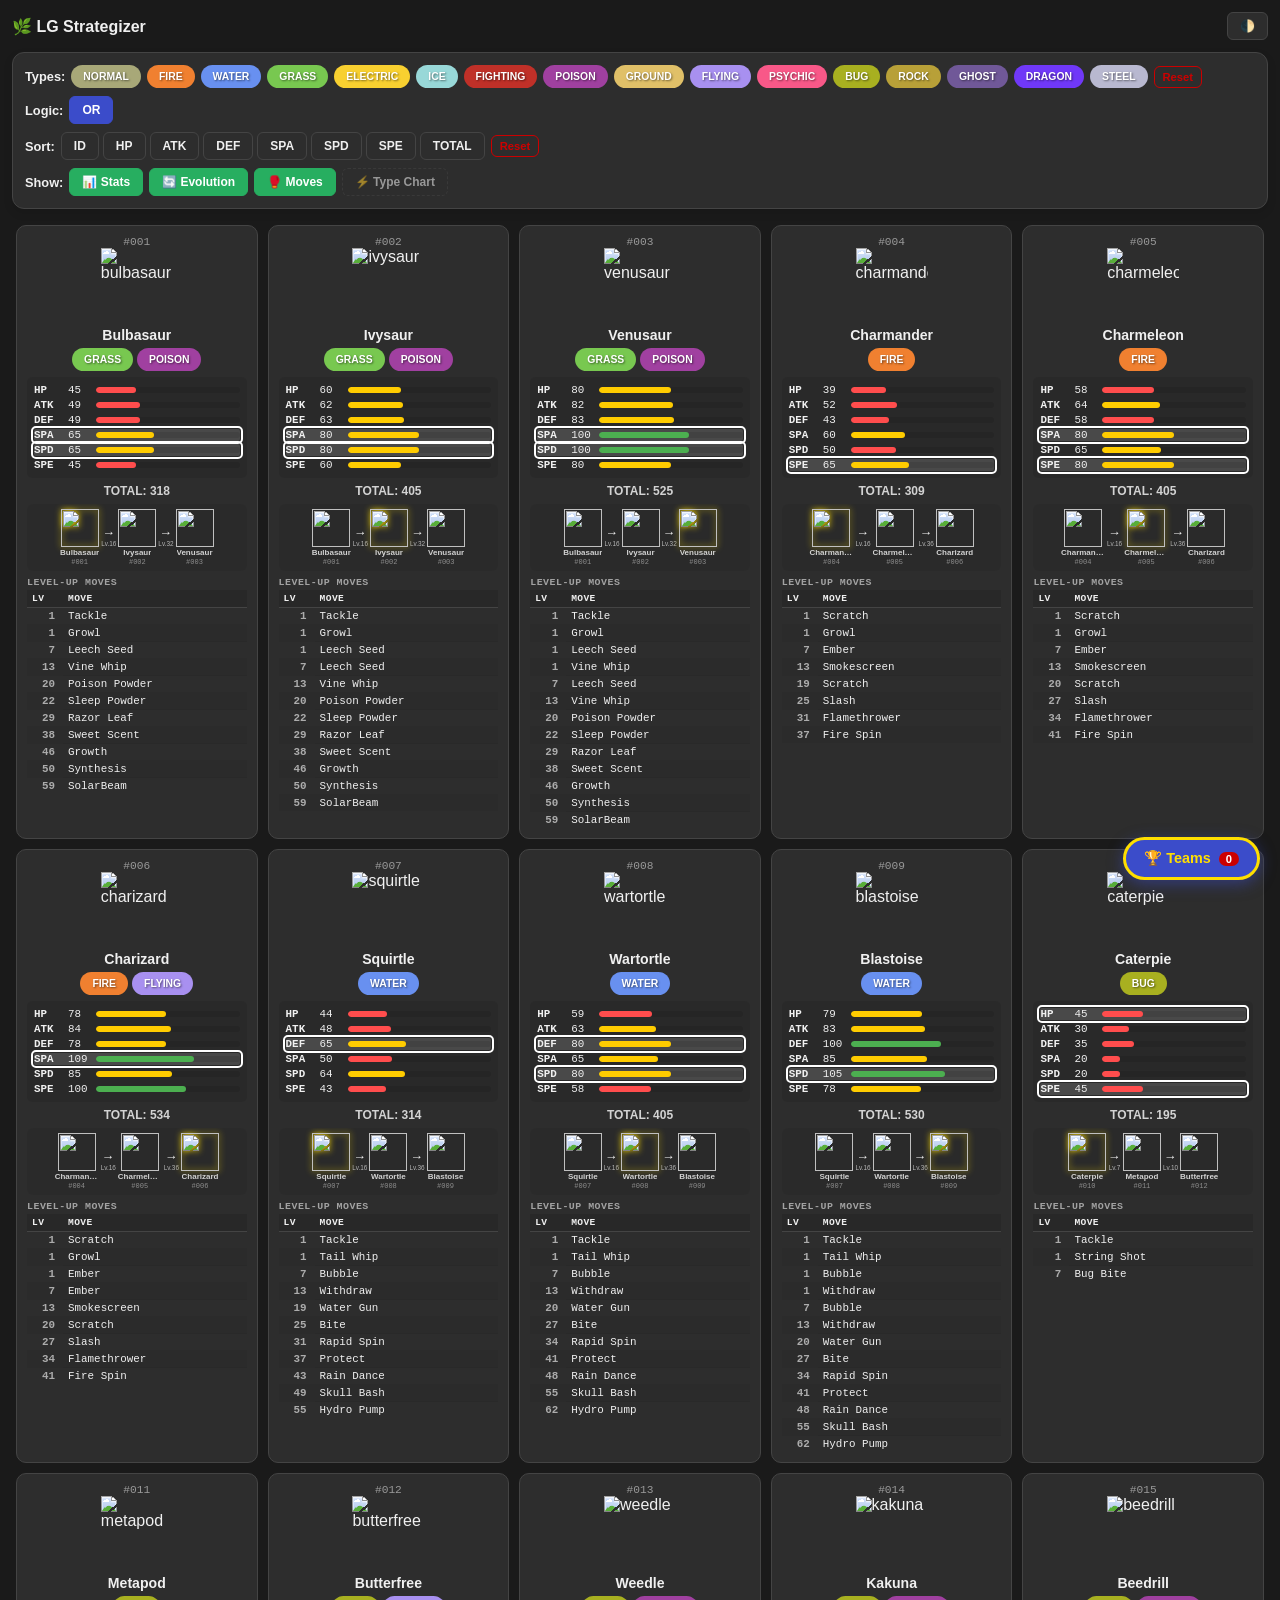
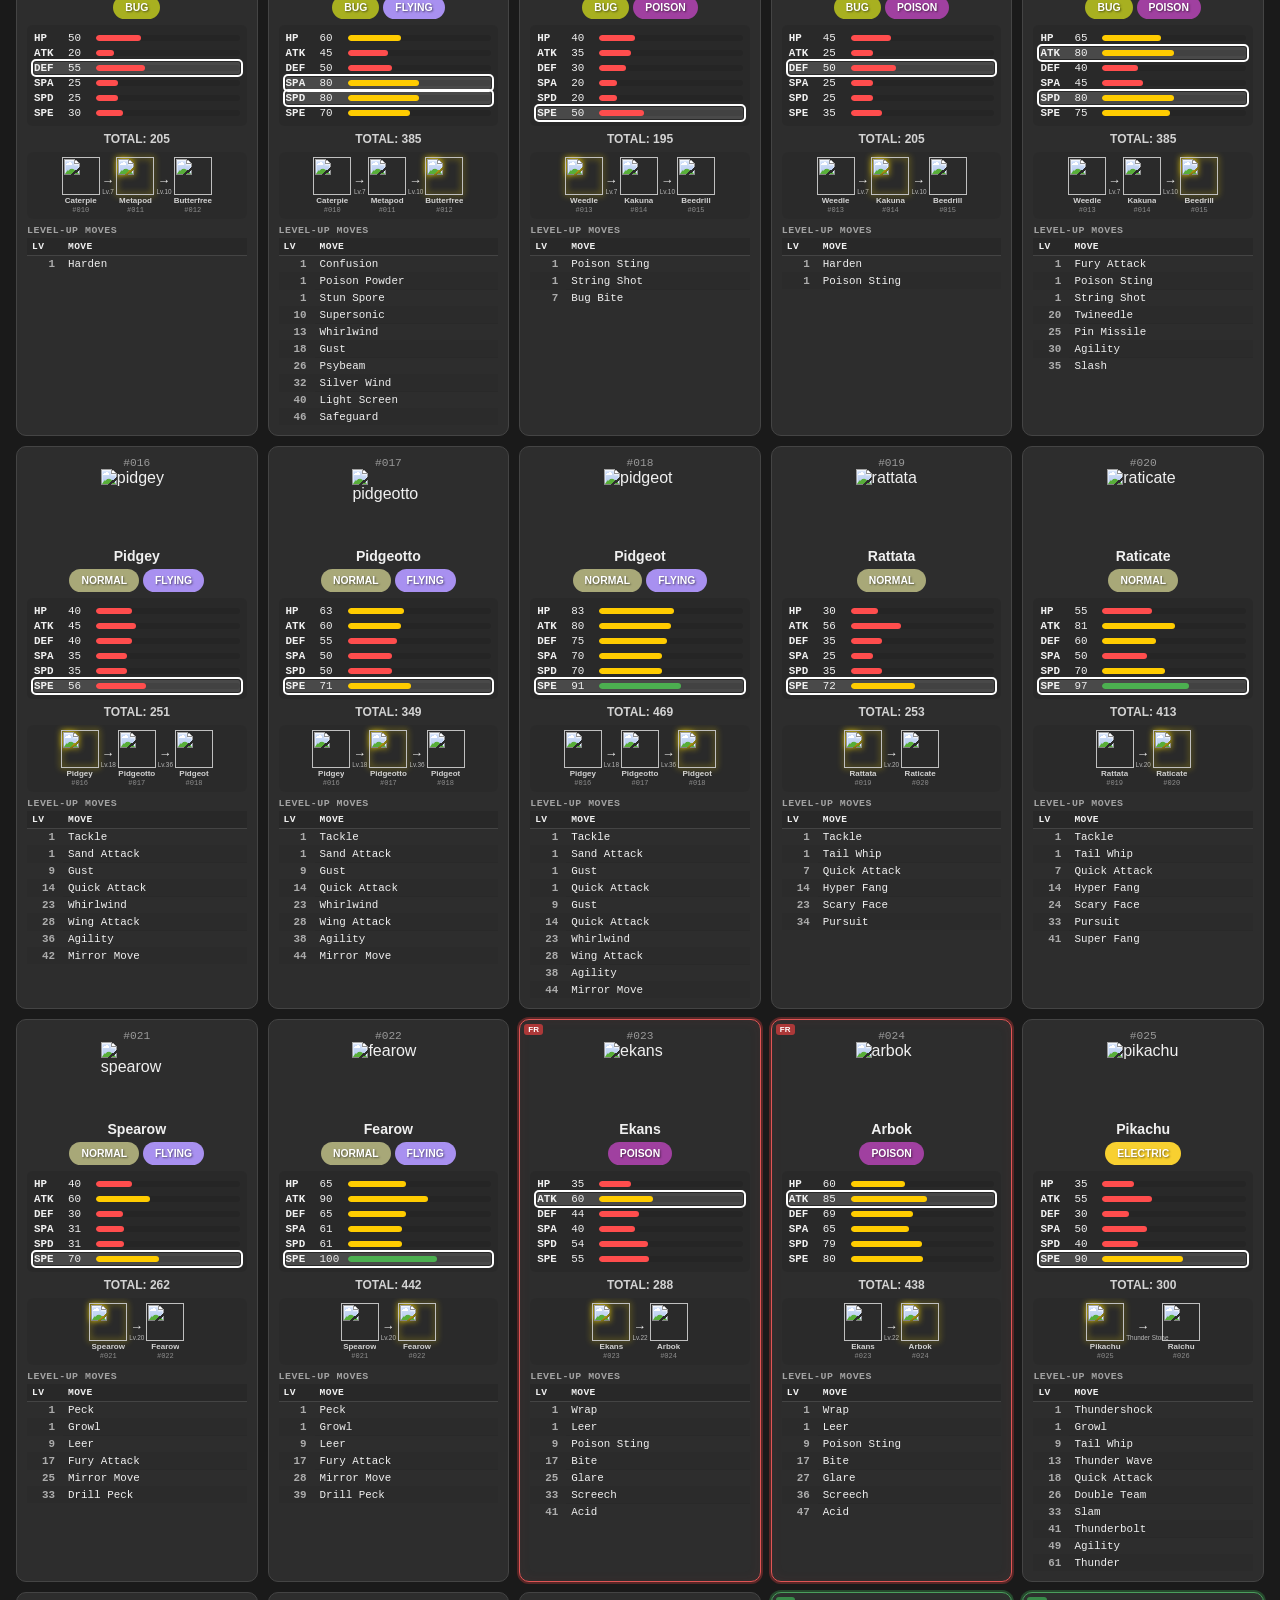
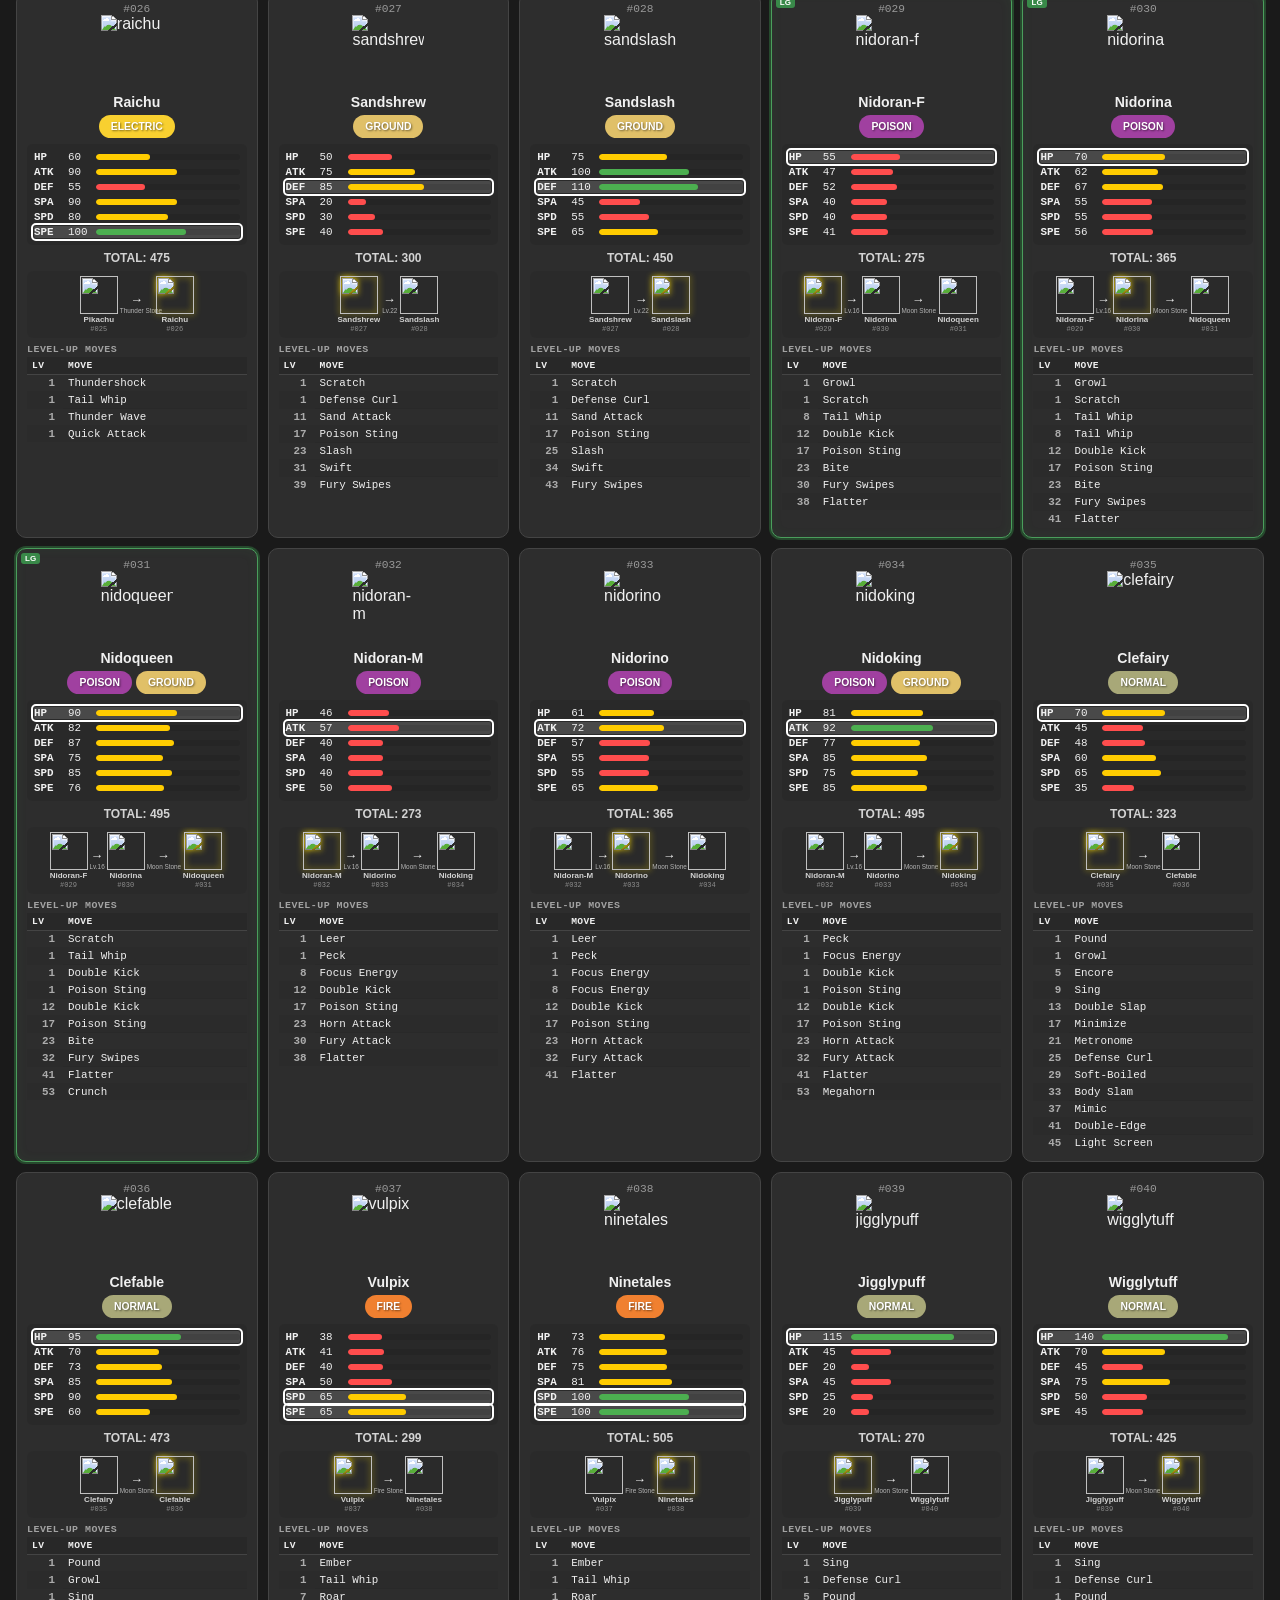
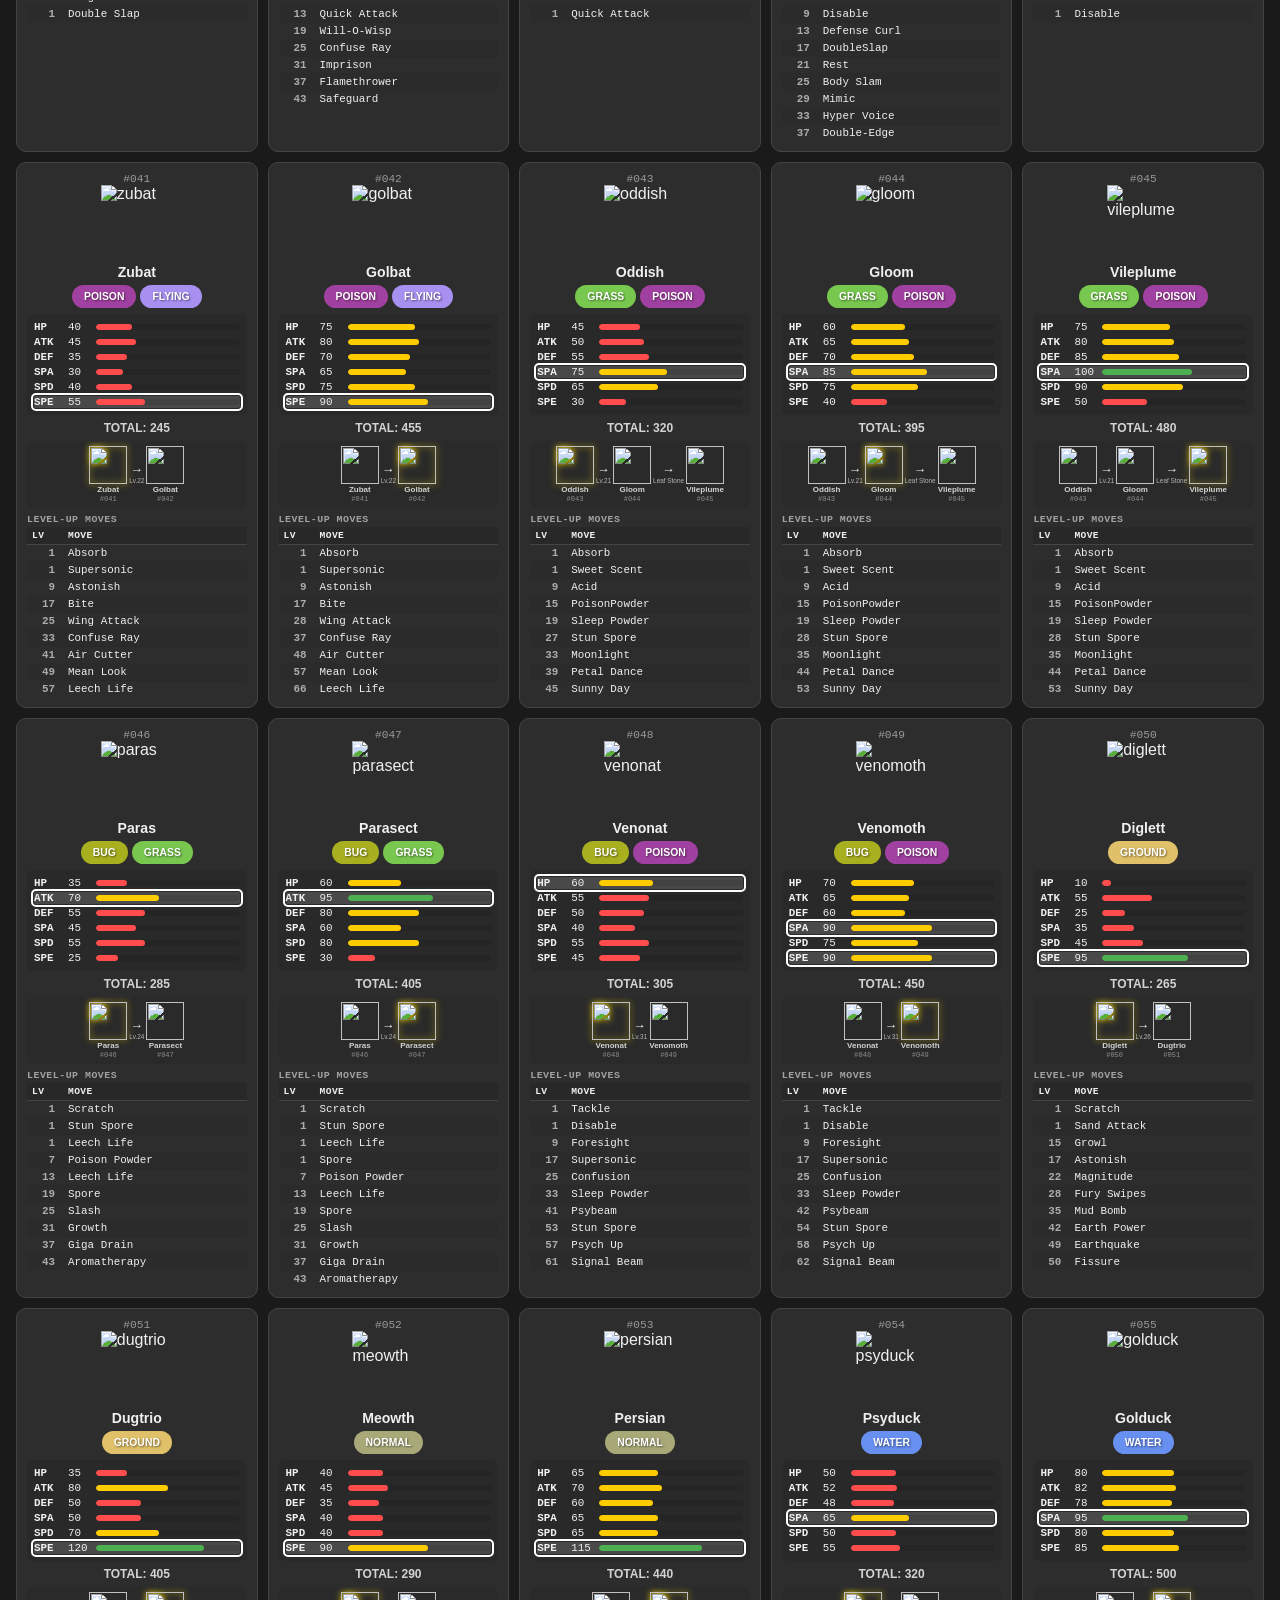
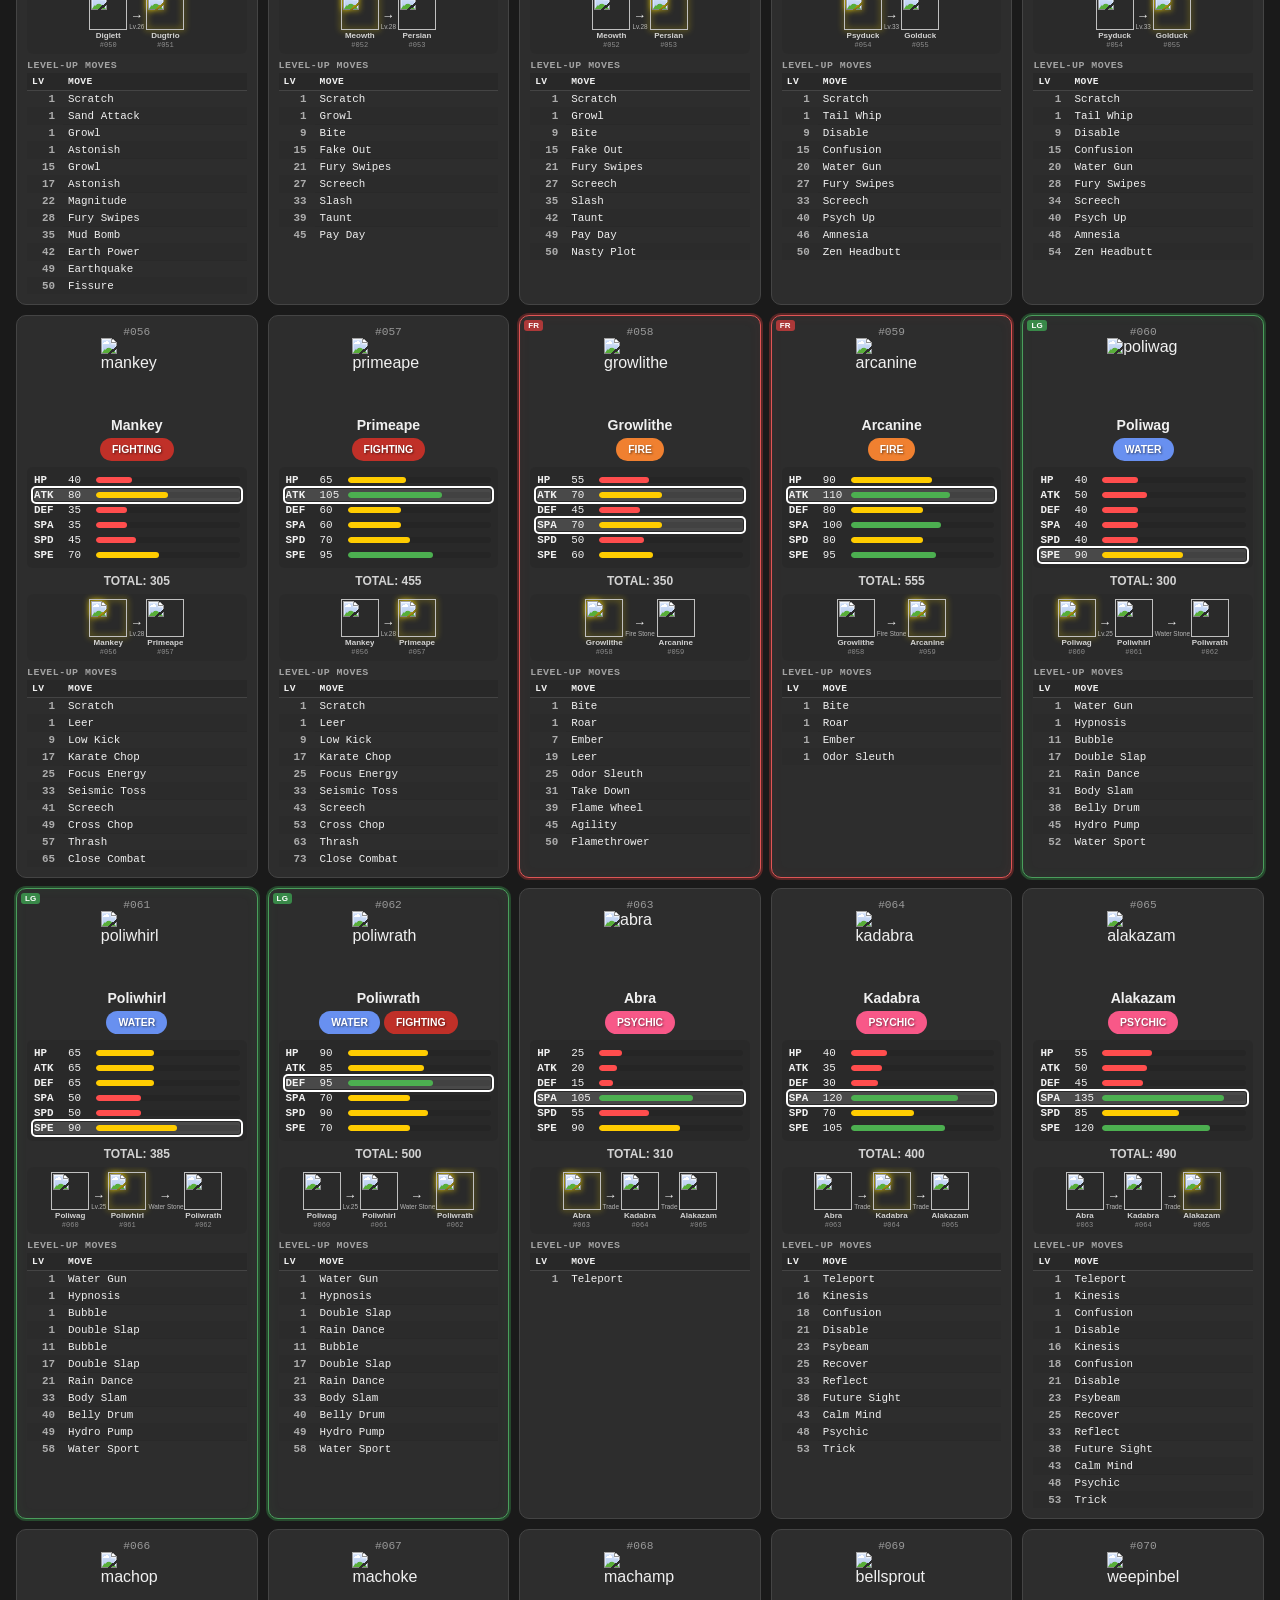
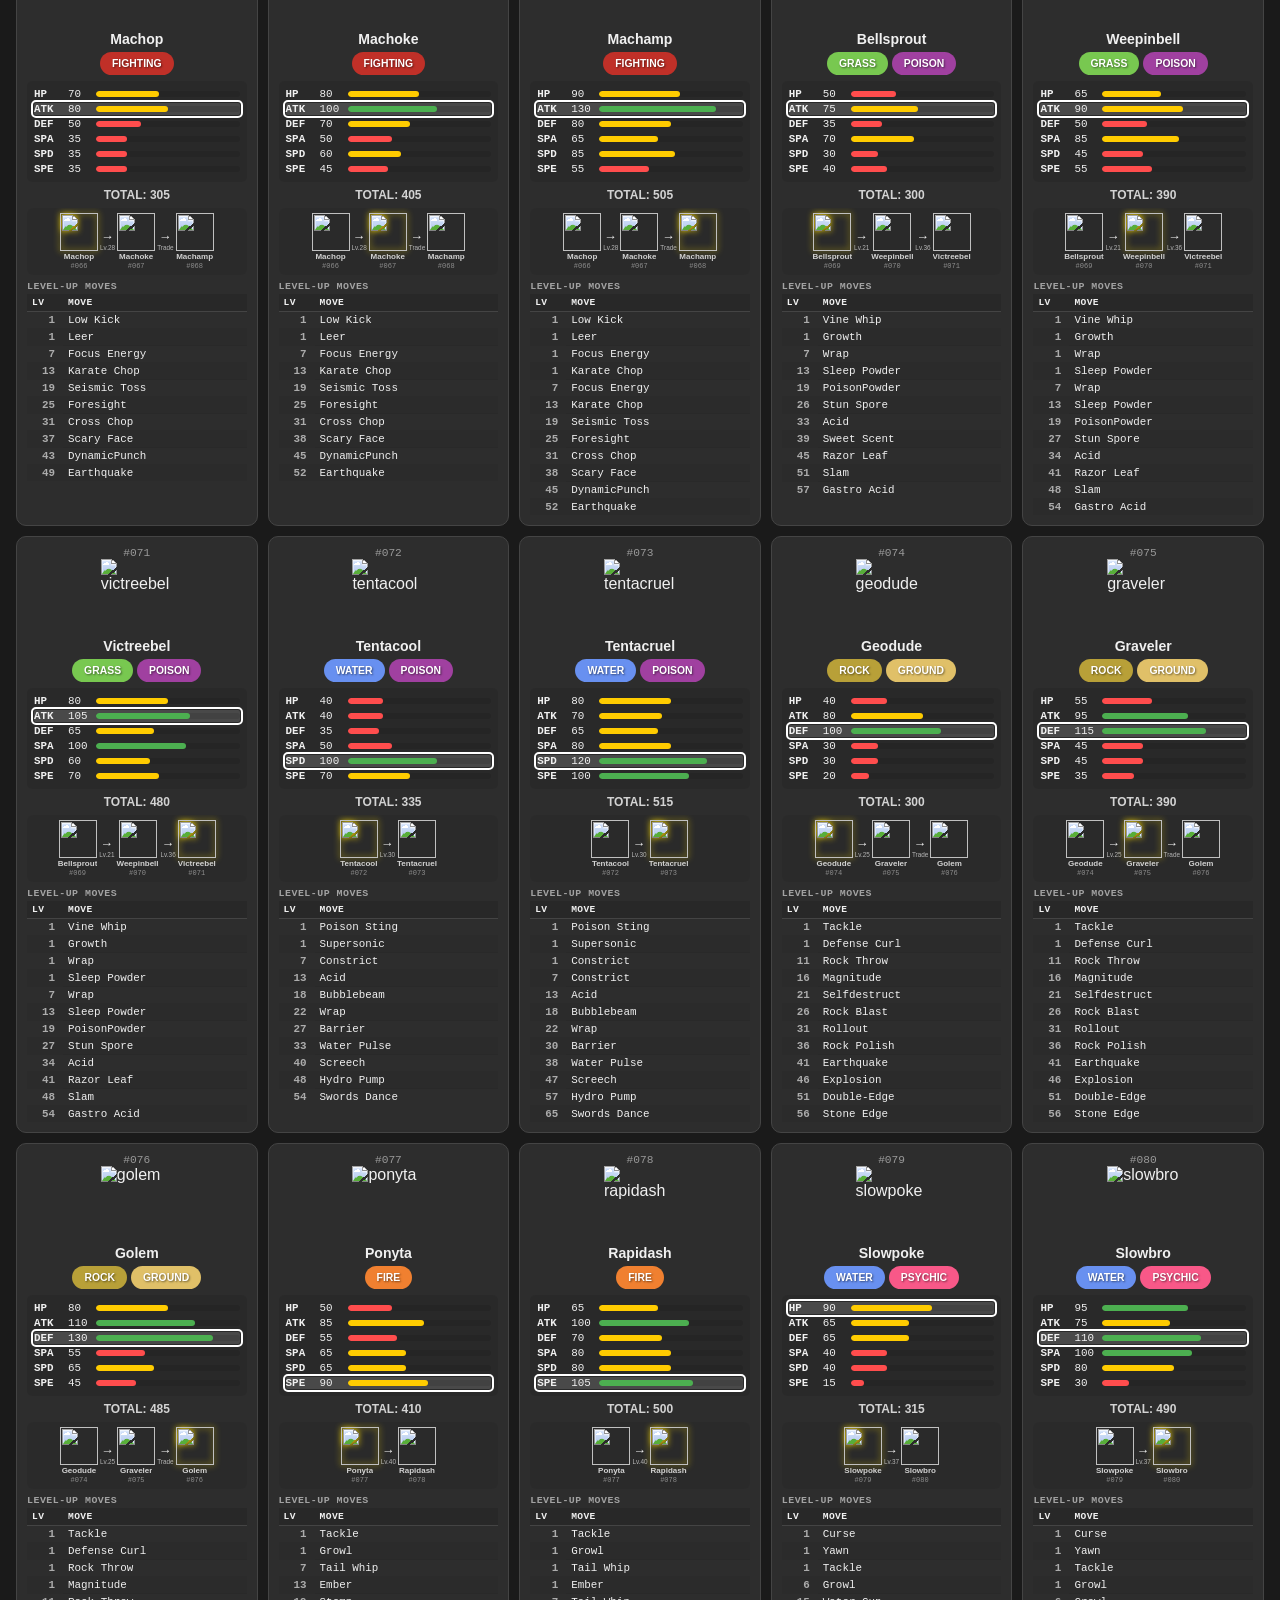
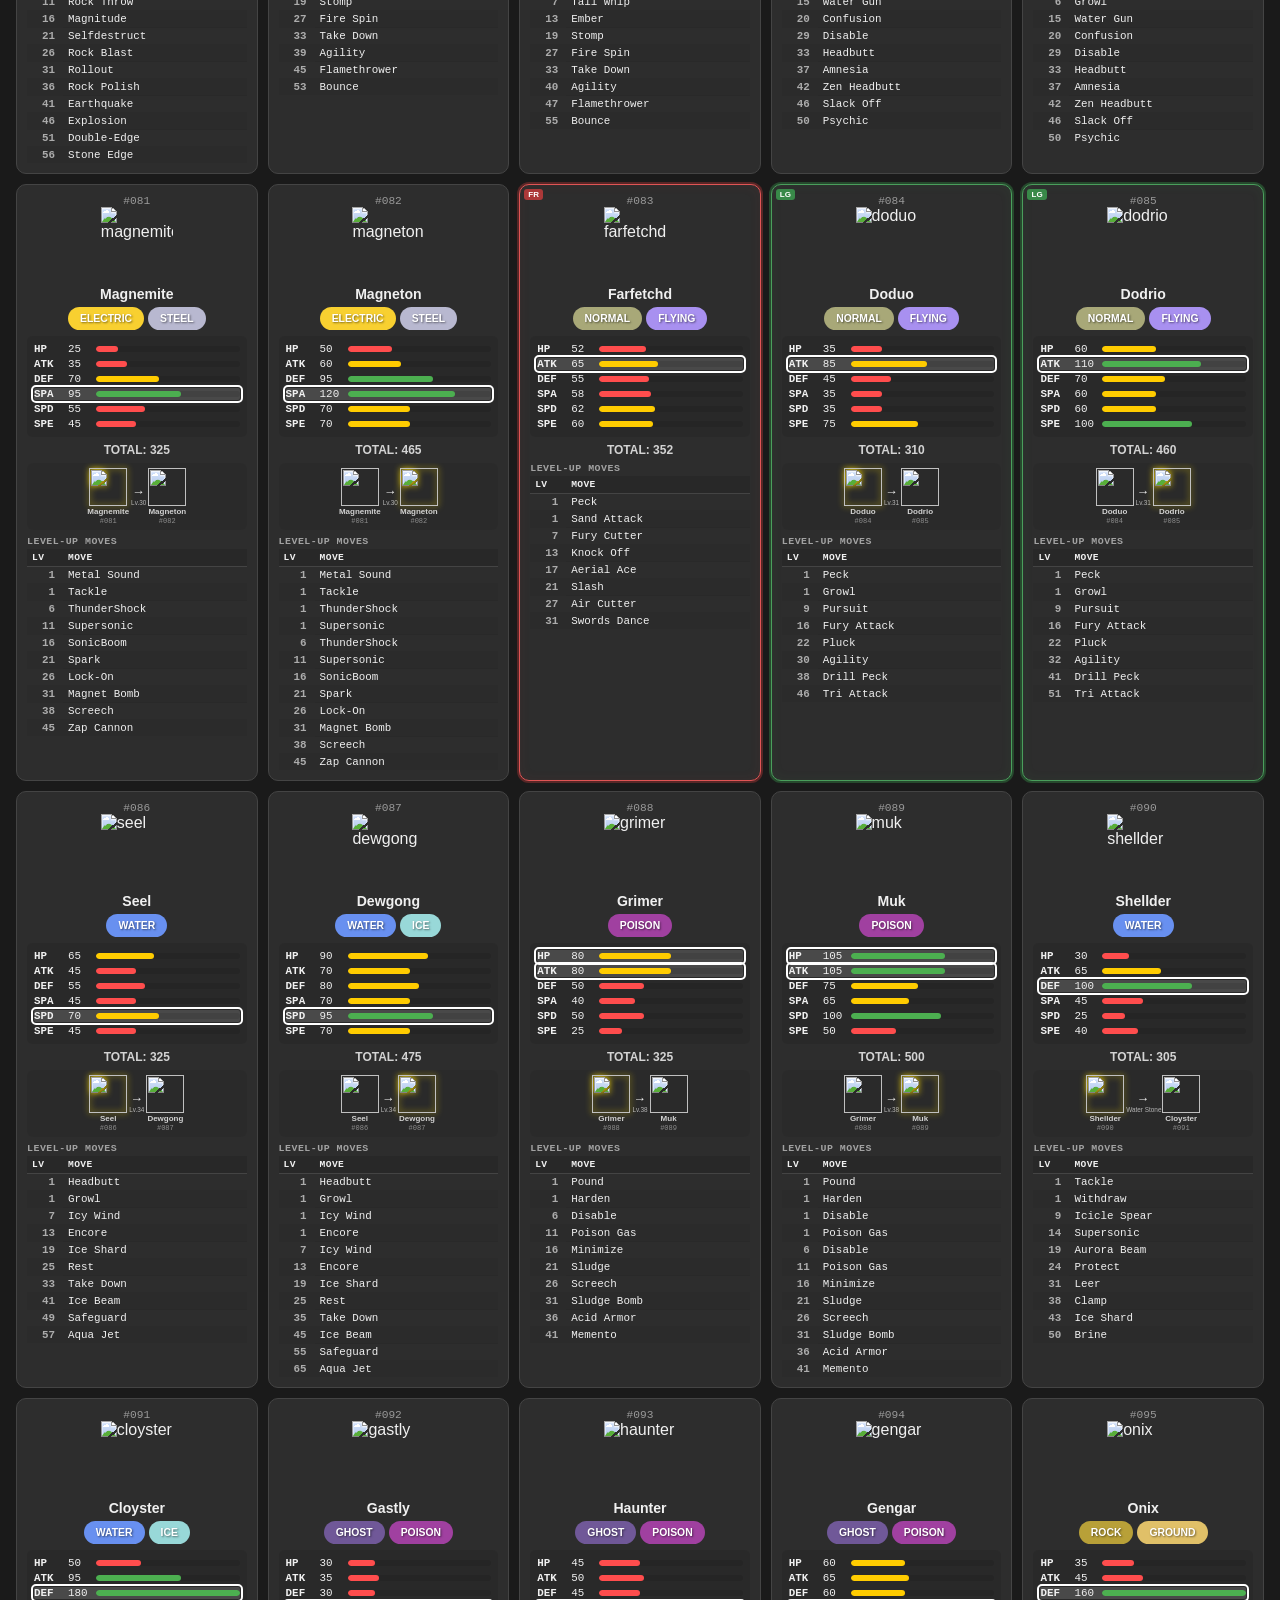
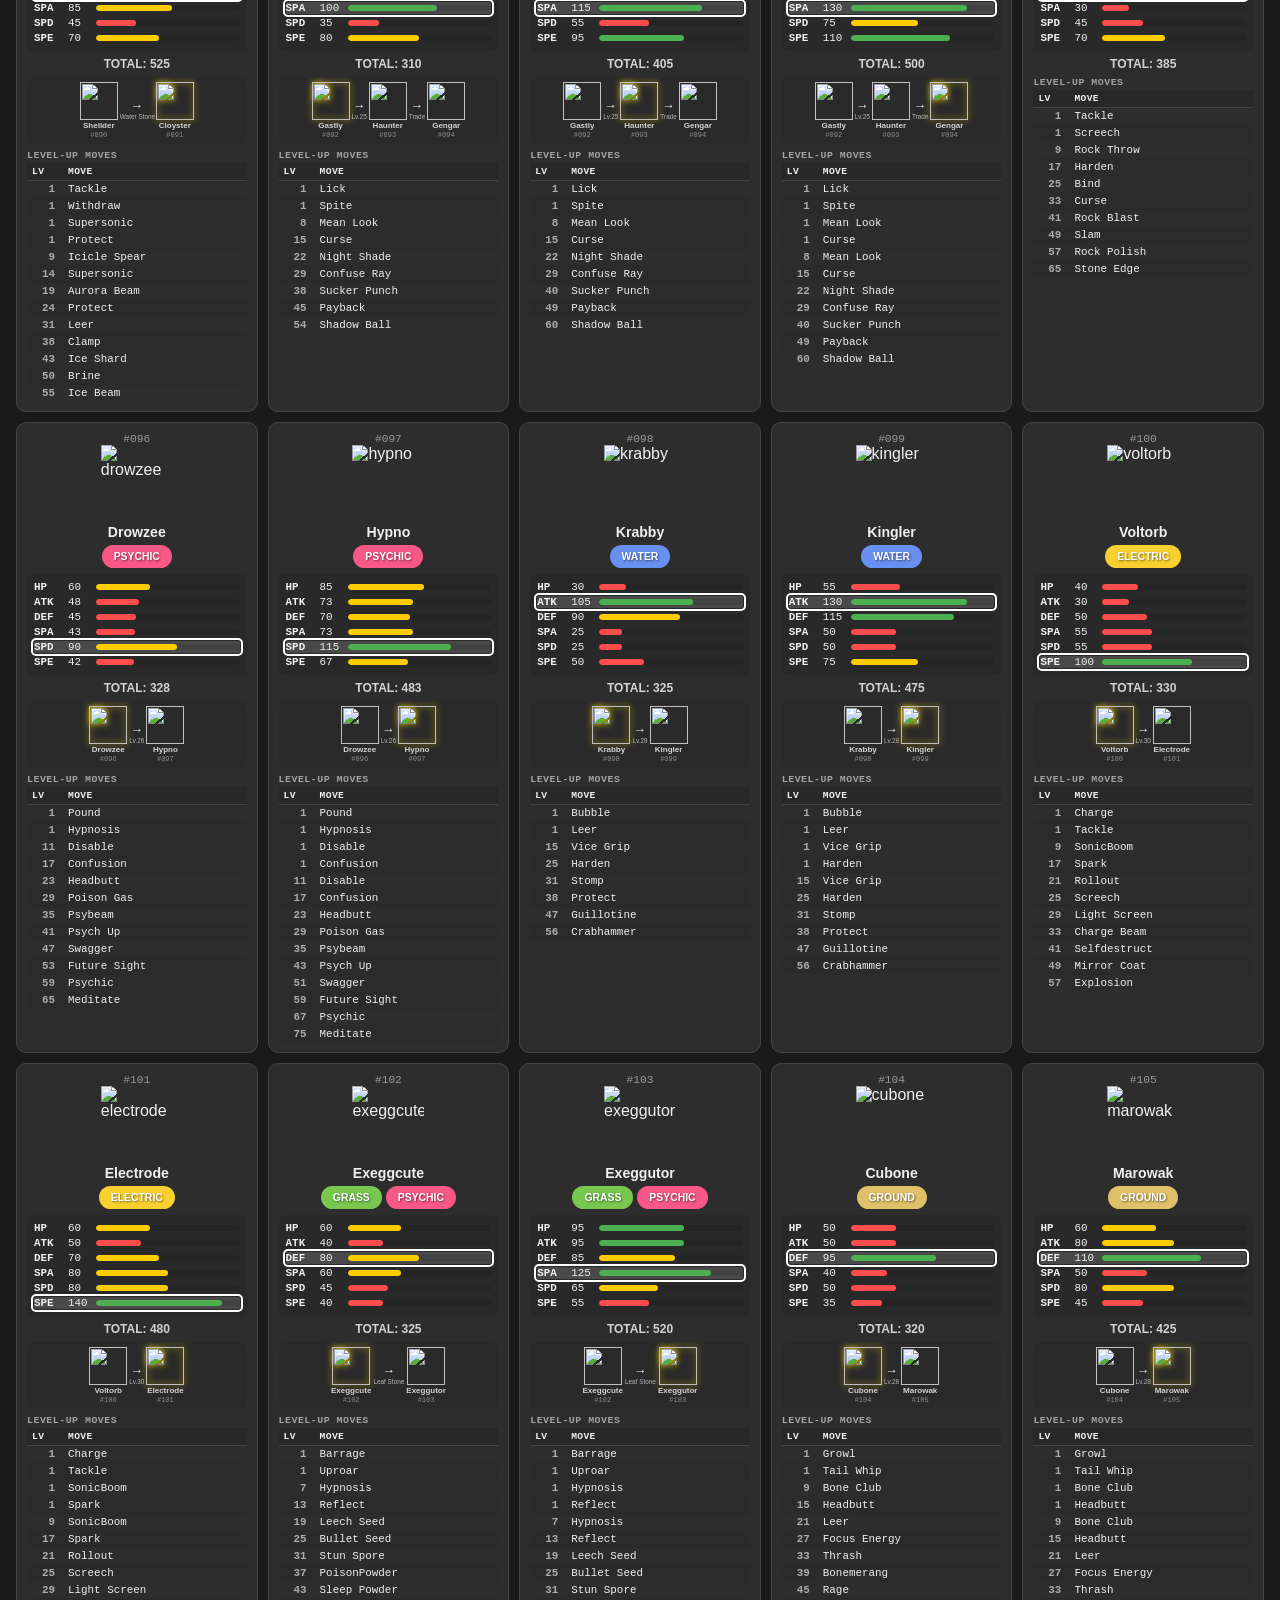
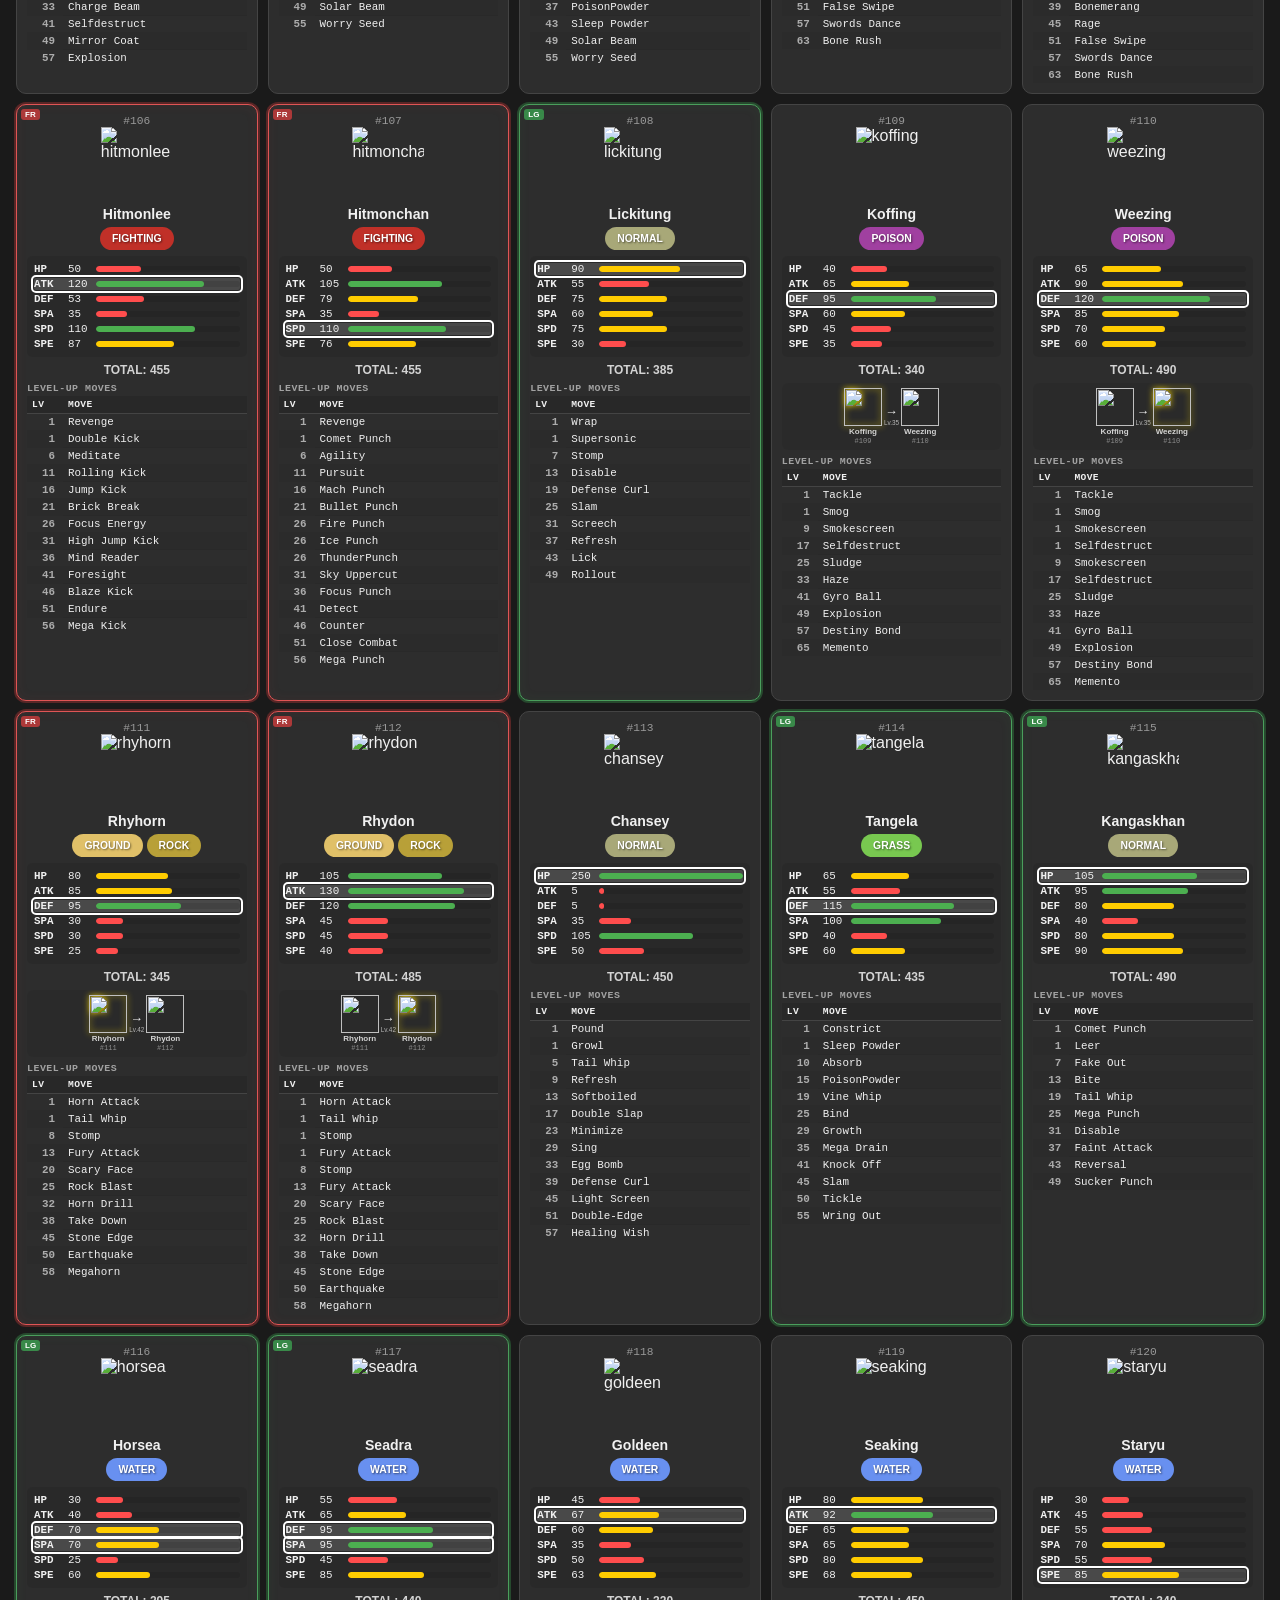
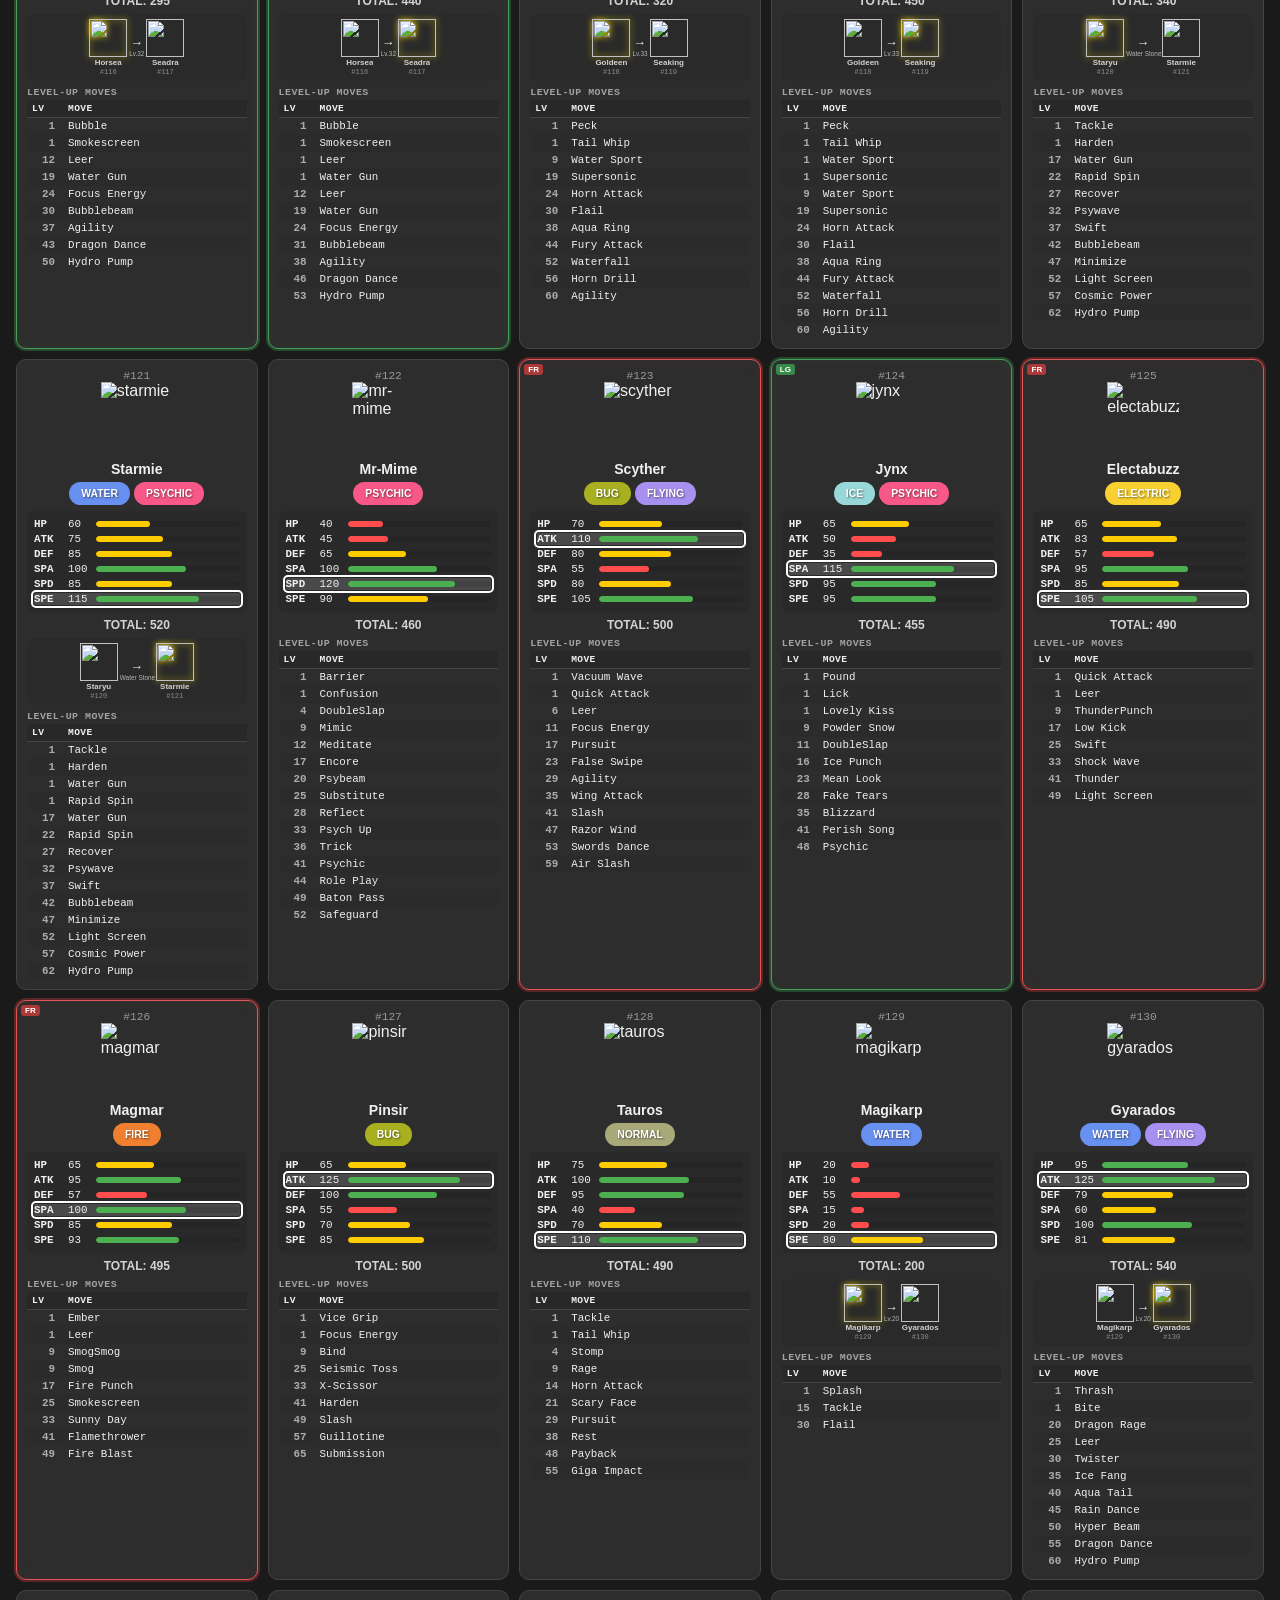
==== commit 734149fc: "update v4" ====
--- a/index.html
+++ b/index.html
@@ -12,7 +12,7 @@
     }
     body.dark-mode { --bg: #1a1a1a; --card-bg: #2d2d2d; --text: #f0f0f0; --border: #444; }
     * { box-sizing: border-box; }
-    body { font-family: 'Segoe UI', sans-serif; background: var(--bg); color: var(--text); padding: 12px; transition: background 0.3s, color 0.3s; margin: 0; overflow-x: hidden; }
+    body { font-family: "Segoe UI", sans-serif; background: var(--bg); color: var(--text); padding: 12px; transition: background 0.3s, color 0.3s; margin: 0; overflow-x: hidden; }
     .header-row { display: flex; justify-content: space-between; align-items: center; margin-bottom: 12px; }
     .drawer-overlay { display: none; position: fixed; inset: 0; background: rgba(0,0,0,0.5); z-index: 200; }
     .drawer-overlay.open { display: block; }
@@ -24,11 +24,7 @@
         box-shadow: -4px 0 24px rgba(0,0,0,0.35);
     }
     .team-drawer.open { right: 0; }
-    .drawer-header {
-        display: flex; justify-content: space-between; align-items: center;
-        padding: 14px 16px; border-bottom: 2px solid var(--border);
-        background: var(--pk-blue); color: white; flex-shrink: 0;
-    }
+    .drawer-header { display: flex; justify-content: space-between; align-items: center; padding: 14px 16px; border-bottom: 2px solid var(--border); background: var(--pk-blue); color: white; flex-shrink: 0; }
     .drawer-header h2 { margin: 0; font-size: 1rem; }
     .drawer-body { flex: 1; overflow-y: auto; padding: 12px; }
     .drawer-footer { padding: 10px 12px; border-top: 2px solid var(--border); flex-shrink: 0; }
@@ -36,38 +32,16 @@
     .team-label-row { display: flex; justify-content: space-between; align-items: center; margin-bottom: 8px; }
     .team-name-input { background: transparent; border: none; border-bottom: 1px solid var(--border); color: var(--text); font-weight: bold; font-size: 0.9rem; width: 170px; outline: none; padding: 2px 4px; }
     .team-slots { display: grid; grid-template-columns: repeat(2, 1fr); gap: 8px; }
-    .slot {
-        background: rgba(0,0,0,0.05); border: 2px dashed var(--border);
-        border-radius: 10px; display: flex; align-items: center; justify-content: center;
-        cursor: pointer; position: relative; overflow: hidden;
-        transition: border-color 0.2s, background 0.2s; min-height: 80px;
-    }
-    .slot.empty-slot::after { content: '+'; font-size: 1.8rem; opacity: 0.2; pointer-events: none; }
+    .slot { background: rgba(0,0,0,0.05); border: 2px dashed var(--border); border-radius: 10px; display: flex; align-items: center; justify-content: center; cursor: pointer; position: relative; overflow: hidden; transition: border-color 0.2s, background 0.2s; min-height: 80px; }
+    .slot.empty-slot::after { content: "+"; font-size: 1.8rem; opacity: 0.2; pointer-events: none; }
     .slot.empty-slot:hover { border-color: var(--pk-blue); background: rgba(59,76,202,0.08); }
     .slot .card { width: 100%; margin: 0; border: none; border-radius: 8px; cursor: default; padding: 8px; }
     .slot .card:active { transform: none; }
-    .slot-remove-btn {
-        position: absolute; top: 4px; right: 4px; z-index: 10;
-        background: var(--pk-red); color: white; border: none; border-radius: 50%;
-        width: 18px; height: 18px; font-size: 0.7rem; cursor: pointer;
-        display: flex; align-items: center; justify-content: center; padding: 0; line-height: 1;
-    }
-    .fab-team {
-        position: fixed; bottom: 20px; right: 20px; z-index: 150;
-        background: var(--pk-blue); color: var(--pk-yellow);
-        border: 3px solid var(--pk-yellow); border-radius: 50px;
-        padding: 10px 18px; font-weight: bold; font-size: 0.9rem;
-        cursor: pointer; box-shadow: 0 4px 15px rgba(59,76,202,0.5);
-        display: flex; align-items: center; gap: 8px;
-        -webkit-tap-highlight-color: transparent; user-select: none; transition: transform 0.15s;
-    }
+    .slot-remove-btn { position: absolute; top: 4px; right: 4px; z-index: 10; background: var(--pk-red); color: white; border: none; border-radius: 50%; width: 18px; height: 18px; font-size: 0.7rem; cursor: pointer; display: flex; align-items: center; justify-content: center; padding: 0; line-height: 1; }
+    .fab-team { position: fixed; bottom: 20px; right: 20px; z-index: 150; background: var(--pk-blue); color: var(--pk-yellow); border: 3px solid var(--pk-yellow); border-radius: 50px; padding: 10px 18px; font-weight: bold; font-size: 0.9rem; cursor: pointer; box-shadow: 0 4px 15px rgba(59,76,202,0.5); display: flex; align-items: center; gap: 8px; -webkit-tap-highlight-color: transparent; user-select: none; transition: transform 0.15s; }
     .fab-team:active { transform: scale(0.95); }
     .fab-badge { background: var(--pk-red); color: white; border-radius: 10px; padding: 1px 7px; font-size: 0.7rem; min-width: 20px; text-align: center; }
-    .controls {
-        background: var(--card-bg); padding: 12px; border-radius: 12px; margin-bottom: 12px;
-        position: sticky; top: 0; z-index: 100; border: 1px solid var(--border);
-        box-shadow: 0 4px 10px rgba(0,0,0,0.1);
-    }
+    .controls { background: var(--card-bg); padding: 12px; border-radius: 12px; margin-bottom: 12px; position: sticky; top: 0; z-index: 100; border: 1px solid var(--border); box-shadow: 0 4px 10px rgba(0,0,0,0.1); }
     .filter-row { display: flex; align-items: center; gap: 6px; flex-wrap: wrap; margin-bottom: 8px; }
     .filter-row:last-child { margin-bottom: 0; }
     .filter-row strong { font-size: 0.8rem; white-space: nowrap; }
@@ -77,23 +51,36 @@
     .active { background: var(--pk-blue) !important; color: white !important; border-color: var(--pk-blue) !important; }
     .btn-display.active { background: #27ae60 !important; border-color: #27ae60 !important; color: white !important; }
     .btn-display.coming-soon { border-style: dashed; opacity: 0.55; cursor: default; }
-    #main-list { display: grid; grid-template-columns: repeat(auto-fill, minmax(155px, 1fr)); gap: 10px; padding: 4px; padding-bottom: 80px; }
+
+    /* Card grid - wide enough for 3-stage evo chain on one line (~220px min) */
+    #main-list { display: grid; grid-template-columns: repeat(auto-fill, minmax(220px, 1fr)); gap: 10px; padding: 4px; padding-bottom: 80px; }
+
+    /* Base card */
     .card { padding: 10px; display: flex; flex-direction: column; position: relative; background: var(--card-bg); border: 1px solid var(--border); border-radius: 10px; cursor: pointer; -webkit-tap-highlight-color: transparent; user-select: none; transition: transform 0.12s; }
     .card:active { transform: scale(0.97); }
     .card.in-team { border-color: var(--pk-yellow); box-shadow: 0 0 0 2px var(--pk-yellow); }
-    .team-count-badge {
-        display: none; position: absolute; top: 4px; right: 4px;
-        background: var(--pk-red); color: white; border-radius: 50%;
-        width: 20px; height: 20px; font-size: 0.65rem; font-weight: bold;
-        align-items: center; justify-content: center; z-index: 5;
-        box-shadow: 0 1px 4px rgba(0,0,0,0.4);
-    }
+
+    /* Version-exclusive glows — subtle inner shadow on card border */
+    .card.fr-exclusive { border-color: #e05555; box-shadow: 0 0 0 2px rgba(204,60,60,0.35), inset 0 0 12px rgba(204,60,60,0.08); }
+    .card.lg-exclusive { border-color: #4a9e5c; box-shadow: 0 0 0 2px rgba(60,160,80,0.35), inset 0 0 12px rgba(60,160,80,0.08); }
+    /* in-team overrides version color but keeps the glow subtle underneath */
+    .card.in-team.fr-exclusive { border-color: var(--pk-yellow); box-shadow: 0 0 0 2px var(--pk-yellow), 0 0 8px rgba(204,60,60,0.3); }
+    .card.in-team.lg-exclusive { border-color: var(--pk-yellow); box-shadow: 0 0 0 2px var(--pk-yellow), 0 0 8px rgba(60,160,80,0.3); }
+
+    /* Version badge */
+    .ver-badge { position: absolute; top: 4px; left: 4px; font-size: 0.5rem; font-weight: bold; padding: 1px 4px; border-radius: 3px; letter-spacing: 0.02em; z-index: 4; }
+    .ver-badge.fr { background: rgba(204,60,60,0.8); color: white; }
+    .ver-badge.lg { background: rgba(60,160,80,0.8); color: white; }
+
+    .team-count-badge { display: none; position: absolute; top: 4px; right: 4px; background: var(--pk-red); color: white; border-radius: 50%; width: 20px; height: 20px; font-size: 0.65rem; font-weight: bold; align-items: center; justify-content: center; z-index: 5; box-shadow: 0 1px 4px rgba(0,0,0,0.4); }
     .card.in-team .team-count-badge { display: flex; }
     .id-badge { display: block; text-align: center; font-size: 0.7rem; opacity: 0.55; font-family: monospace; }
     .card img { width: 72px; height: 72px; image-rendering: pixelated; margin: 0 auto; display: block; }
     .card-header { text-align: center; margin: 6px 0; }
     .card-name { text-transform: capitalize; font-size: 0.88rem; font-weight: bold; }
     .type-box { display: flex; justify-content: center; gap: 4px; margin-top: 4px; flex-wrap: wrap; }
+
+    /* Stats */
     .section-stats.hidden { display: none; }
     .stats-box { background: rgba(0,0,0,0.08); border-radius: 5px; padding: 7px; display: flex; flex-direction: column; gap: 3px; font-family: monospace; font-size: 0.68rem; }
     .stat-row { display: flex; align-items: center; gap: 6px; border-radius: 2px; }
@@ -104,25 +91,35 @@
     .stat-row.max-stat { outline: 2px solid #000; outline-offset: 1px; background: rgba(255,255,255,0.1); }
     body.dark-mode .stat-row.max-stat { outline-color: #fff; background: rgba(255,255,255,0.15); }
     .card-total { text-align: center; font-size: 0.75rem; font-weight: bold; margin-top: 6px; opacity: 0.85; }
+
+    /* Evolution */
     .section-evo.hidden { display: none; }
-    .evo-chain {
-        margin-top: 6px; background: rgba(0,0,0,0.06); border-radius: 6px;
-        padding: 6px 4px; display: flex; align-items: center; justify-content: center;
-        flex-wrap: wrap; gap: 2px;
-    }
+    .evo-chain { margin-top: 6px; background: rgba(0,0,0,0.06); border-radius: 6px; padding: 5px 4px; display: flex; align-items: center; justify-content: center; flex-wrap: nowrap; gap: 1px; overflow-x: auto; }
     .evo-node { display: flex; flex-direction: column; align-items: center; gap: 1px; flex-shrink: 0; }
-    .evo-node img { width: 40px; height: 40px; image-rendering: pixelated; }
-    .evo-node .evo-name { font-size: 0.52rem; text-transform: capitalize; text-align: center; font-weight: bold; opacity: 0.85; }
-    .evo-node .evo-num { font-size: 0.45rem; opacity: 0.5; font-family: monospace; }
+    .evo-node img { width: 38px; height: 38px; image-rendering: pixelated; }
+    .evo-node .evo-name { font-size: 0.5rem; text-transform: capitalize; text-align: center; font-weight: bold; opacity: 0.85; max-width: 44px; overflow: hidden; text-overflow: ellipsis; white-space: nowrap; }
+    .evo-node .evo-num { font-size: 0.44rem; opacity: 0.5; font-family: monospace; }
     .evo-node.current-mon img { filter: drop-shadow(0 0 3px var(--pk-yellow)); }
-    .evo-arrow { display: flex; flex-direction: column; align-items: center; font-size: 0.85rem; padding: 0 2px; flex-shrink: 0; line-height: 1; }
-    .evo-arrow-label { font-size: 0.42rem; text-align: center; opacity: 0.7; max-width: 36px; line-height: 1.2; }
+    .evo-arrow { display: flex; flex-direction: column; align-items: center; font-size: 0.8rem; padding: 0 1px; flex-shrink: 0; line-height: 1; }
+    .evo-arrow-label { font-size: 0.4rem; text-align: center; opacity: 0.7; max-width: 34px; line-height: 1.2; white-space: nowrap; }
+
+    /* Moves */
+    .section-moves.hidden { display: none; }
+    .moves-table { width: 100%; border-collapse: collapse; margin-top: 6px; font-size: 0.68rem; font-family: monospace; }
+    .moves-table caption { text-align: left; font-size: 0.62rem; font-weight: bold; opacity: 0.6; padding-bottom: 2px; text-transform: uppercase; letter-spacing: 0.05em; }
+    .moves-table th { background: rgba(0,0,0,0.12); padding: 3px 5px; text-align: left; font-size: 0.6rem; text-transform: uppercase; letter-spacing: 0.04em; border-bottom: 1px solid var(--border); }
+    .moves-table td { padding: 2px 5px; border-bottom: 1px solid rgba(0,0,0,0.05); }
+    .moves-table tr:last-child td { border-bottom: none; }
+    .moves-table td:first-child { width: 36px; opacity: 0.65; font-weight: bold; text-align: right; padding-right: 8px; }
+    .moves-table tr:nth-child(even) td { background: rgba(0,0,0,0.04); }
+
+    /* Banner / misc */
     .select-banner { display: none; position: fixed; top: 0; left: 0; right: 0; z-index: 300; background: var(--pk-blue); color: white; text-align: center; padding: 10px; font-weight: bold; font-size: 0.9rem; }
     .select-banner.show { display: block; }
     .select-banner button { background: var(--pk-red); color: white; border: none; border-radius: 4px; padding: 4px 10px; margin-left: 10px; cursor: pointer; font-weight: bold; }
     .delete-row-btn { background: none; border: none; color: var(--pk-red); font-size: 1rem; cursor: pointer; padding: 2px 6px; }
-    @media (max-width: 480px) {
-        #main-list { grid-template-columns: repeat(auto-fill, minmax(140px, 1fr)); gap: 8px; }
+    @media (max-width: 520px) {
+        #main-list { grid-template-columns: repeat(auto-fill, minmax(200px, 1fr)); gap: 8px; }
         body { padding: 8px; }
         :root { --drawer-width: 100vw; }
     }
@@ -131,12 +128,12 @@
     </style>
 </head>
 <body class="dark-mode">
-<div class="select-banner" id="select-banner">Tap a Pokémon to fill the slot <button onclick="cancelSelectingSlot()">Cancel</button></div>
+<div class="select-banner" id="select-banner">Tap a Pok&#233;mon to fill the slot <button onclick="cancelSelectingSlot()">Cancel</button></div>
 <div class="drawer-overlay" id="drawer-overlay" onclick="closeDrawer()"></div>
 <div class="team-drawer" id="team-drawer">
     <div class="drawer-header">
-        <h2>🏆 My Teams</h2>
-        <button onclick="closeDrawer()" style="background:none;border:none;color:white;font-size:1.3rem;cursor:pointer;line-height:1">✕</button>
+        <h2>&#127942; My Teams</h2>
+        <button onclick="closeDrawer()" style="background:none;border:none;color:white;font-size:1.3rem;cursor:pointer;line-height:1">&#10005;</button>
     </div>
     <div class="drawer-body" id="teams-list"></div>
     <div class="drawer-footer">
@@ -144,8 +141,8 @@
     </div>
 </div>
 <div class="header-row">
-    <strong style="font-size:1rem">🌿 LG Strategizer</strong>
-    <button class="toggle-btn" onclick="document.body.classList.toggle('dark-mode')">🌓</button>
+    <strong style="font-size:1rem">&#127807; LG Strategizer</strong>
+    <button class="toggle-btn" onclick="document.body.classList.toggle('dark-mode')">&#127763;</button>
 </div>
 <div class="controls">
     <div class="filter-row" id="type-filters">
@@ -163,21 +160,27 @@
     </div>
     <div class="filter-row">
         <strong>Show:</strong>
-        <button class="btn-display active" id="toggle-stats" onclick="toggleDisplay('stats')">📊 Stats</button>
-        <button class="btn-display active" id="toggle-evo" onclick="toggleDisplay('evo')">🔀 Evolution</button>
-        <button class="btn-display coming-soon" title="Coming soon" disabled>🥊 Moves</button>
-        <button class="btn-display coming-soon" title="Coming soon" disabled>⚡ Type Chart</button>
+        <button class="btn-display active" id="toggle-stats" onclick="toggleDisplay('stats')">&#128202; Stats</button>
+        <button class="btn-display active" id="toggle-evo" onclick="toggleDisplay('evo')">&#128260; Evolution</button>
+        <button class="btn-display active" id="toggle-moves" onclick="toggleDisplay('moves')">&#129354; Moves</button>
+        <button class="btn-display coming-soon" title="Coming soon" disabled>&#9889; Type Chart</button>
     </div>
 </div>
 <div id="main-list"></div>
-<button class="fab-team" onclick="openDrawer()">🏆 Teams <span class="fab-badge" id="team-count">0</span></button>
+<button class="fab-team" onclick="openDrawer()">&#127942; Teams <span class="fab-badge" id="team-count">0</span></button>
 <script>
+
 const typeColors = {
-    normal:'#A8A878', fire:'#F08030', water:'#6890F0', grass:'#78C850',
-    electric:'#F8D030', ice:'#98D8D8', fighting:'#C03028', poison:'#A040A0',
-    ground:'#E0C068', flying:'#A890F0', psychic:'#F85888', bug:'#A8B020',
-    rock:'#B8A038', ghost:'#705898', dragon:'#7038F8', steel:'#B8B8D0'
+    normal:'#A8A878',fire:'#F08030',water:'#6890F0',grass:'#78C850',
+    electric:'#F8D030',ice:'#98D8D8',fighting:'#C03028',poison:'#A040A0',
+    ground:'#E0C068',flying:'#A890F0',psychic:'#F85888',bug:'#A8B020',
+    rock:'#B8A038',ghost:'#705898',dragon:'#7038F8',steel:'#B8B8D0'
 };
+
+// Version exclusives
+// FR = FireRed only, LG = LeafGreen only
+const frExclusive = new Set([23,24,58,59,83,106,107,111,112,123,125,126,145]);
+const lgExclusive = new Set([29,30,31,60,61,62,84,85,108,114,115,116,117,124,144]);
 
 const pokemonData = [
     {id:1,name:"bulbasaur",types:["grass","poison"],hp:45,atk:49,def:49,spa:65,spd:65,spe:45,total:318},
@@ -333,9 +336,163 @@
     {id:151,name:"mew",types:["psychic"],hp:100,atk:100,def:100,spa:100,spd:100,spe:100,total:600}
 ];
 
-// Evolution chains. Each chain = ordered array of stages.
-// stage.trigger describes what causes evolution TO the NEXT stage.
-// {type:'level',lvl:N} | {type:'stone',stone:'...'} | {type:'trade'} | {type:'friendship'}
+// Level-up movesets: {id: [[lvl, "Move Name"], ...]} sorted by lvl asc
+// FRLG level-up moves (level-up only, ordered ascending)
+const movesets = {
+1:[[1,"Tackle"],[1,"Growl"],[7,"Leech Seed"],[13,"Vine Whip"],[20,"Poison Powder"],[22,"Sleep Powder"],[29,"Razor Leaf"],[38,"Sweet Scent"],[46,"Growth"],[50,"Synthesis"],[59,"SolarBeam"]],
+2:[[1,"Tackle"],[1,"Growl"],[1,"Leech Seed"],[7,"Leech Seed"],[13,"Vine Whip"],[20,"Poison Powder"],[22,"Sleep Powder"],[29,"Razor Leaf"],[38,"Sweet Scent"],[46,"Growth"],[50,"Synthesis"],[59,"SolarBeam"]],
+3:[[1,"Tackle"],[1,"Growl"],[1,"Leech Seed"],[1,"Vine Whip"],[7,"Leech Seed"],[13,"Vine Whip"],[20,"Poison Powder"],[22,"Sleep Powder"],[29,"Razor Leaf"],[38,"Sweet Scent"],[46,"Growth"],[50,"Synthesis"],[59,"SolarBeam"]],
+4:[[1,"Scratch"],[1,"Growl"],[7,"Ember"],[13,"Smokescreen"],[19,"Scratch"],[25,"Slash"],[31,"Flamethrower"],[37,"Fire Spin"]],
+5:[[1,"Scratch"],[1,"Growl"],[7,"Ember"],[13,"Smokescreen"],[20,"Scratch"],[27,"Slash"],[34,"Flamethrower"],[41,"Fire Spin"]],
+6:[[1,"Scratch"],[1,"Growl"],[1,"Ember"],[7,"Ember"],[13,"Smokescreen"],[20,"Scratch"],[27,"Slash"],[34,"Flamethrower"],[41,"Fire Spin"]],
+7:[[1,"Tackle"],[1,"Tail Whip"],[7,"Bubble"],[13,"Withdraw"],[19,"Water Gun"],[25,"Bite"],[31,"Rapid Spin"],[37,"Protect"],[43,"Rain Dance"],[49,"Skull Bash"],[55,"Hydro Pump"]],
+8:[[1,"Tackle"],[1,"Tail Whip"],[7,"Bubble"],[13,"Withdraw"],[20,"Water Gun"],[27,"Bite"],[34,"Rapid Spin"],[41,"Protect"],[48,"Rain Dance"],[55,"Skull Bash"],[62,"Hydro Pump"]],
+9:[[1,"Tackle"],[1,"Tail Whip"],[1,"Bubble"],[1,"Withdraw"],[7,"Bubble"],[13,"Withdraw"],[20,"Water Gun"],[27,"Bite"],[34,"Rapid Spin"],[41,"Protect"],[48,"Rain Dance"],[55,"Skull Bash"],[62,"Hydro Pump"]],
+10:[[1,"Tackle"],[1,"String Shot"],[7,"Bug Bite"]],
+11:[[1,"Harden"]],
+12:[[1,"Confusion"],[1,"Poison Powder"],[1,"Stun Spore"],[10,"Supersonic"],[13,"Whirlwind"],[18,"Gust"],[26,"Psybeam"],[32,"Silver Wind"],[40,"Light Screen"],[46,"Safeguard"]],
+13:[[1,"Poison Sting"],[1,"String Shot"],[7,"Bug Bite"]],
+14:[[1,"Harden"],[1,"Poison Sting"]],
+15:[[1,"Fury Attack"],[1,"Poison Sting"],[1,"String Shot"],[20,"Twineedle"],[25,"Pin Missile"],[30,"Agility"],[35,"Slash"]],
+16:[[1,"Tackle"],[1,"Sand Attack"],[9,"Gust"],[14,"Quick Attack"],[23,"Whirlwind"],[28,"Wing Attack"],[36,"Agility"],[42,"Mirror Move"]],
+17:[[1,"Tackle"],[1,"Sand Attack"],[9,"Gust"],[14,"Quick Attack"],[23,"Whirlwind"],[28,"Wing Attack"],[38,"Agility"],[44,"Mirror Move"]],
+18:[[1,"Tackle"],[1,"Sand Attack"],[1,"Gust"],[1,"Quick Attack"],[9,"Gust"],[14,"Quick Attack"],[23,"Whirlwind"],[28,"Wing Attack"],[38,"Agility"],[44,"Mirror Move"]],
+19:[[1,"Tackle"],[1,"Tail Whip"],[7,"Quick Attack"],[14,"Hyper Fang"],[23,"Scary Face"],[34,"Pursuit"]],
+20:[[1,"Tackle"],[1,"Tail Whip"],[7,"Quick Attack"],[14,"Hyper Fang"],[24,"Scary Face"],[33,"Pursuit"],[41,"Super Fang"]],
+21:[[1,"Peck"],[1,"Growl"],[9,"Leer"],[17,"Fury Attack"],[25,"Mirror Move"],[33,"Drill Peck"]],
+22:[[1,"Peck"],[1,"Growl"],[9,"Leer"],[17,"Fury Attack"],[28,"Mirror Move"],[39,"Drill Peck"]],
+23:[[1,"Wrap"],[1,"Leer"],[9,"Poison Sting"],[17,"Bite"],[25,"Glare"],[33,"Screech"],[41,"Acid"]],
+24:[[1,"Wrap"],[1,"Leer"],[9,"Poison Sting"],[17,"Bite"],[27,"Glare"],[36,"Screech"],[47,"Acid"]],
+25:[[1,"Thundershock"],[1,"Growl"],[9,"Tail Whip"],[13,"Thunder Wave"],[18,"Quick Attack"],[26,"Double Team"],[33,"Slam"],[41,"Thunderbolt"],[49,"Agility"],[61,"Thunder"]],
+26:[[1,"Thundershock"],[1,"Tail Whip"],[1,"Thunder Wave"],[1,"Quick Attack"]],
+27:[[1,"Scratch"],[1,"Defense Curl"],[11,"Sand Attack"],[17,"Poison Sting"],[23,"Slash"],[31,"Swift"],[39,"Fury Swipes"]],
+28:[[1,"Scratch"],[1,"Defense Curl"],[11,"Sand Attack"],[17,"Poison Sting"],[25,"Slash"],[34,"Swift"],[43,"Fury Swipes"]],
+29:[[1,"Growl"],[1,"Scratch"],[8,"Tail Whip"],[12,"Double Kick"],[17,"Poison Sting"],[23,"Bite"],[30,"Fury Swipes"],[38,"Flatter"]],
+30:[[1,"Growl"],[1,"Scratch"],[1,"Tail Whip"],[8,"Tail Whip"],[12,"Double Kick"],[17,"Poison Sting"],[23,"Bite"],[32,"Fury Swipes"],[41,"Flatter"]],
+31:[[1,"Scratch"],[1,"Tail Whip"],[1,"Double Kick"],[1,"Poison Sting"],[12,"Double Kick"],[17,"Poison Sting"],[23,"Bite"],[32,"Fury Swipes"],[41,"Flatter"],[53,"Crunch"]],
+32:[[1,"Leer"],[1,"Peck"],[8,"Focus Energy"],[12,"Double Kick"],[17,"Poison Sting"],[23,"Horn Attack"],[30,"Fury Attack"],[38,"Flatter"]],
+33:[[1,"Leer"],[1,"Peck"],[1,"Focus Energy"],[8,"Focus Energy"],[12,"Double Kick"],[17,"Poison Sting"],[23,"Horn Attack"],[32,"Fury Attack"],[41,"Flatter"]],
+34:[[1,"Peck"],[1,"Focus Energy"],[1,"Double Kick"],[1,"Poison Sting"],[12,"Double Kick"],[17,"Poison Sting"],[23,"Horn Attack"],[32,"Fury Attack"],[41,"Flatter"],[53,"Megahorn"]],
+35:[[1,"Pound"],[1,"Growl"],[5,"Encore"],[9,"Sing"],[13,"Double Slap"],[17,"Minimize"],[21,"Metronome"],[25,"Defense Curl"],[29,"Soft-Boiled"],[33,"Body Slam"],[37,"Mimic"],[41,"Double-Edge"],[45,"Light Screen"]],
+36:[[1,"Pound"],[1,"Growl"],[1,"Sing"],[1,"Double Slap"]],
+37:[[1,"Ember"],[1,"Tail Whip"],[7,"Roar"],[13,"Quick Attack"],[19,"Will-O-Wisp"],[25,"Confuse Ray"],[31,"Imprison"],[37,"Flamethrower"],[43,"Safeguard"]],
+38:[[1,"Ember"],[1,"Tail Whip"],[1,"Roar"],[1,"Quick Attack"]],
+39:[[1,"Sing"],[1,"Defense Curl"],[5,"Pound"],[9,"Disable"],[13,"Defense Curl"],[17,"DoubleSlap"],[21,"Rest"],[25,"Body Slam"],[29,"Mimic"],[33,"Hyper Voice"],[37,"Double-Edge"]],
+40:[[1,"Sing"],[1,"Defense Curl"],[1,"Pound"],[1,"Disable"]],
+41:[[1,"Absorb"],[1,"Supersonic"],[9,"Astonish"],[17,"Bite"],[25,"Wing Attack"],[33,"Confuse Ray"],[41,"Air Cutter"],[49,"Mean Look"],[57,"Leech Life"]],
+42:[[1,"Absorb"],[1,"Supersonic"],[9,"Astonish"],[17,"Bite"],[28,"Wing Attack"],[37,"Confuse Ray"],[48,"Air Cutter"],[57,"Mean Look"],[66,"Leech Life"]],
+43:[[1,"Absorb"],[1,"Sweet Scent"],[9,"Acid"],[15,"PoisonPowder"],[19,"Sleep Powder"],[27,"Stun Spore"],[33,"Moonlight"],[39,"Petal Dance"],[45,"Sunny Day"]],
+44:[[1,"Absorb"],[1,"Sweet Scent"],[9,"Acid"],[15,"PoisonPowder"],[19,"Sleep Powder"],[28,"Stun Spore"],[35,"Moonlight"],[44,"Petal Dance"],[53,"Sunny Day"]],
+45:[[1,"Absorb"],[1,"Sweet Scent"],[9,"Acid"],[15,"PoisonPowder"],[19,"Sleep Powder"],[28,"Stun Spore"],[35,"Moonlight"],[44,"Petal Dance"],[53,"Sunny Day"]],
+46:[[1,"Scratch"],[1,"Stun Spore"],[1,"Leech Life"],[7,"Poison Powder"],[13,"Leech Life"],[19,"Spore"],[25,"Slash"],[31,"Growth"],[37,"Giga Drain"],[43,"Aromatherapy"]],
+47:[[1,"Scratch"],[1,"Stun Spore"],[1,"Leech Life"],[1,"Spore"],[7,"Poison Powder"],[13,"Leech Life"],[19,"Spore"],[25,"Slash"],[31,"Growth"],[37,"Giga Drain"],[43,"Aromatherapy"]],
+48:[[1,"Tackle"],[1,"Disable"],[9,"Foresight"],[17,"Supersonic"],[25,"Confusion"],[33,"Sleep Powder"],[41,"Psybeam"],[53,"Stun Spore"],[57,"Psych Up"],[61,"Signal Beam"]],
+49:[[1,"Tackle"],[1,"Disable"],[9,"Foresight"],[17,"Supersonic"],[25,"Confusion"],[33,"Sleep Powder"],[42,"Psybeam"],[54,"Stun Spore"],[58,"Psych Up"],[62,"Signal Beam"]],
+50:[[1,"Scratch"],[1,"Sand Attack"],[15,"Growl"],[17,"Astonish"],[22,"Magnitude"],[28,"Fury Swipes"],[35,"Mud Bomb"],[42,"Earth Power"],[49,"Earthquake"],[50,"Fissure"]],
+51:[[1,"Scratch"],[1,"Sand Attack"],[1,"Growl"],[1,"Astonish"],[15,"Growl"],[17,"Astonish"],[22,"Magnitude"],[28,"Fury Swipes"],[35,"Mud Bomb"],[42,"Earth Power"],[49,"Earthquake"],[50,"Fissure"]],
+52:[[1,"Scratch"],[1,"Growl"],[9,"Bite"],[15,"Fake Out"],[21,"Fury Swipes"],[27,"Screech"],[33,"Slash"],[39,"Taunt"],[45,"Pay Day"]],
+53:[[1,"Scratch"],[1,"Growl"],[9,"Bite"],[15,"Fake Out"],[21,"Fury Swipes"],[27,"Screech"],[35,"Slash"],[42,"Taunt"],[49,"Pay Day"],[50,"Nasty Plot"]],
+54:[[1,"Scratch"],[1,"Tail Whip"],[9,"Disable"],[15,"Confusion"],[20,"Water Gun"],[27,"Fury Swipes"],[33,"Screech"],[40,"Psych Up"],[46,"Amnesia"],[50,"Zen Headbutt"]],
+55:[[1,"Scratch"],[1,"Tail Whip"],[9,"Disable"],[15,"Confusion"],[20,"Water Gun"],[28,"Fury Swipes"],[34,"Screech"],[40,"Psych Up"],[48,"Amnesia"],[54,"Zen Headbutt"]],
+56:[[1,"Scratch"],[1,"Leer"],[9,"Low Kick"],[17,"Karate Chop"],[25,"Focus Energy"],[33,"Seismic Toss"],[41,"Screech"],[49,"Cross Chop"],[57,"Thrash"],[65,"Close Combat"]],
+57:[[1,"Scratch"],[1,"Leer"],[9,"Low Kick"],[17,"Karate Chop"],[25,"Focus Energy"],[33,"Seismic Toss"],[43,"Screech"],[53,"Cross Chop"],[63,"Thrash"],[73,"Close Combat"]],
+58:[[1,"Bite"],[1,"Roar"],[7,"Ember"],[19,"Leer"],[25,"Odor Sleuth"],[31,"Take Down"],[39,"Flame Wheel"],[45,"Agility"],[50,"Flamethrower"]],
+59:[[1,"Bite"],[1,"Roar"],[1,"Ember"],[1,"Odor Sleuth"]],
+60:[[1,"Water Gun"],[1,"Hypnosis"],[11,"Bubble"],[17,"Double Slap"],[21,"Rain Dance"],[31,"Body Slam"],[38,"Belly Drum"],[45,"Hydro Pump"],[52,"Water Sport"]],
+61:[[1,"Water Gun"],[1,"Hypnosis"],[1,"Bubble"],[1,"Double Slap"],[11,"Bubble"],[17,"Double Slap"],[21,"Rain Dance"],[33,"Body Slam"],[40,"Belly Drum"],[49,"Hydro Pump"],[58,"Water Sport"]],
+62:[[1,"Water Gun"],[1,"Hypnosis"],[1,"Double Slap"],[1,"Rain Dance"],[11,"Bubble"],[17,"Double Slap"],[21,"Rain Dance"],[33,"Body Slam"],[40,"Belly Drum"],[49,"Hydro Pump"],[58,"Water Sport"]],
+63:[[1,"Teleport"]],
+64:[[1,"Teleport"],[16,"Kinesis"],[18,"Confusion"],[21,"Disable"],[23,"Psybeam"],[25,"Recover"],[33,"Reflect"],[38,"Future Sight"],[43,"Calm Mind"],[48,"Psychic"],[53,"Trick"]],
+65:[[1,"Teleport"],[1,"Kinesis"],[1,"Confusion"],[1,"Disable"],[16,"Kinesis"],[18,"Confusion"],[21,"Disable"],[23,"Psybeam"],[25,"Recover"],[33,"Reflect"],[38,"Future Sight"],[43,"Calm Mind"],[48,"Psychic"],[53,"Trick"]],
+66:[[1,"Low Kick"],[1,"Leer"],[7,"Focus Energy"],[13,"Karate Chop"],[19,"Seismic Toss"],[25,"Foresight"],[31,"Cross Chop"],[37,"Scary Face"],[43,"DynamicPunch"],[49,"Earthquake"]],
+67:[[1,"Low Kick"],[1,"Leer"],[7,"Focus Energy"],[13,"Karate Chop"],[19,"Seismic Toss"],[25,"Foresight"],[31,"Cross Chop"],[38,"Scary Face"],[45,"DynamicPunch"],[52,"Earthquake"]],
+68:[[1,"Low Kick"],[1,"Leer"],[1,"Focus Energy"],[1,"Karate Chop"],[7,"Focus Energy"],[13,"Karate Chop"],[19,"Seismic Toss"],[25,"Foresight"],[31,"Cross Chop"],[38,"Scary Face"],[45,"DynamicPunch"],[52,"Earthquake"]],
+69:[[1,"Vine Whip"],[1,"Growth"],[7,"Wrap"],[13,"Sleep Powder"],[19,"PoisonPowder"],[26,"Stun Spore"],[33,"Acid"],[39,"Sweet Scent"],[45,"Razor Leaf"],[51,"Slam"],[57,"Gastro Acid"]],
+70:[[1,"Vine Whip"],[1,"Growth"],[1,"Wrap"],[1,"Sleep Powder"],[7,"Wrap"],[13,"Sleep Powder"],[19,"PoisonPowder"],[27,"Stun Spore"],[34,"Acid"],[41,"Razor Leaf"],[48,"Slam"],[54,"Gastro Acid"]],
+71:[[1,"Vine Whip"],[1,"Growth"],[1,"Wrap"],[1,"Sleep Powder"],[7,"Wrap"],[13,"Sleep Powder"],[19,"PoisonPowder"],[27,"Stun Spore"],[34,"Acid"],[41,"Razor Leaf"],[48,"Slam"],[54,"Gastro Acid"]],
+72:[[1,"Poison Sting"],[1,"Supersonic"],[7,"Constrict"],[13,"Acid"],[18,"Bubblebeam"],[22,"Wrap"],[27,"Barrier"],[33,"Water Pulse"],[40,"Screech"],[48,"Hydro Pump"],[54,"Swords Dance"]],
+73:[[1,"Poison Sting"],[1,"Supersonic"],[1,"Constrict"],[7,"Constrict"],[13,"Acid"],[18,"Bubblebeam"],[22,"Wrap"],[30,"Barrier"],[38,"Water Pulse"],[47,"Screech"],[57,"Hydro Pump"],[65,"Swords Dance"]],
+74:[[1,"Tackle"],[1,"Defense Curl"],[11,"Rock Throw"],[16,"Magnitude"],[21,"Selfdestruct"],[26,"Rock Blast"],[31,"Rollout"],[36,"Rock Polish"],[41,"Earthquake"],[46,"Explosion"],[51,"Double-Edge"],[56,"Stone Edge"]],
+75:[[1,"Tackle"],[1,"Defense Curl"],[11,"Rock Throw"],[16,"Magnitude"],[21,"Selfdestruct"],[26,"Rock Blast"],[31,"Rollout"],[36,"Rock Polish"],[41,"Earthquake"],[46,"Explosion"],[51,"Double-Edge"],[56,"Stone Edge"]],
+76:[[1,"Tackle"],[1,"Defense Curl"],[1,"Rock Throw"],[1,"Magnitude"],[11,"Rock Throw"],[16,"Magnitude"],[21,"Selfdestruct"],[26,"Rock Blast"],[31,"Rollout"],[36,"Rock Polish"],[41,"Earthquake"],[46,"Explosion"],[51,"Double-Edge"],[56,"Stone Edge"]],
+77:[[1,"Tackle"],[1,"Growl"],[7,"Tail Whip"],[13,"Ember"],[19,"Stomp"],[27,"Fire Spin"],[33,"Take Down"],[39,"Agility"],[45,"Flamethrower"],[53,"Bounce"]],
+78:[[1,"Tackle"],[1,"Growl"],[1,"Tail Whip"],[1,"Ember"],[7,"Tail Whip"],[13,"Ember"],[19,"Stomp"],[27,"Fire Spin"],[33,"Take Down"],[40,"Agility"],[47,"Flamethrower"],[55,"Bounce"]],
+79:[[1,"Curse"],[1,"Yawn"],[1,"Tackle"],[6,"Growl"],[15,"Water Gun"],[20,"Confusion"],[29,"Disable"],[33,"Headbutt"],[37,"Amnesia"],[42,"Zen Headbutt"],[46,"Slack Off"],[50,"Psychic"]],
+80:[[1,"Curse"],[1,"Yawn"],[1,"Tackle"],[1,"Growl"],[6,"Growl"],[15,"Water Gun"],[20,"Confusion"],[29,"Disable"],[33,"Headbutt"],[37,"Amnesia"],[42,"Zen Headbutt"],[46,"Slack Off"],[50,"Psychic"]],
+81:[[1,"Metal Sound"],[1,"Tackle"],[6,"ThunderShock"],[11,"Supersonic"],[16,"SonicBoom"],[21,"Spark"],[26,"Lock-On"],[31,"Magnet Bomb"],[38,"Screech"],[45,"Zap Cannon"]],
+82:[[1,"Metal Sound"],[1,"Tackle"],[1,"ThunderShock"],[1,"Supersonic"],[6,"ThunderShock"],[11,"Supersonic"],[16,"SonicBoom"],[21,"Spark"],[26,"Lock-On"],[31,"Magnet Bomb"],[38,"Screech"],[45,"Zap Cannon"]],
+83:[[1,"Peck"],[1,"Sand Attack"],[7,"Fury Cutter"],[13,"Knock Off"],[17,"Aerial Ace"],[21,"Slash"],[27,"Air Cutter"],[31,"Swords Dance"]],
+84:[[1,"Peck"],[1,"Growl"],[9,"Pursuit"],[16,"Fury Attack"],[22,"Pluck"],[30,"Agility"],[38,"Drill Peck"],[46,"Tri Attack"]],
+85:[[1,"Peck"],[1,"Growl"],[9,"Pursuit"],[16,"Fury Attack"],[22,"Pluck"],[32,"Agility"],[41,"Drill Peck"],[51,"Tri Attack"]],
+86:[[1,"Headbutt"],[1,"Growl"],[7,"Icy Wind"],[13,"Encore"],[19,"Ice Shard"],[25,"Rest"],[33,"Take Down"],[41,"Ice Beam"],[49,"Safeguard"],[57,"Aqua Jet"]],
+87:[[1,"Headbutt"],[1,"Growl"],[1,"Icy Wind"],[1,"Encore"],[7,"Icy Wind"],[13,"Encore"],[19,"Ice Shard"],[25,"Rest"],[35,"Take Down"],[45,"Ice Beam"],[55,"Safeguard"],[65,"Aqua Jet"]],
+88:[[1,"Pound"],[1,"Harden"],[6,"Disable"],[11,"Poison Gas"],[16,"Minimize"],[21,"Sludge"],[26,"Screech"],[31,"Sludge Bomb"],[36,"Acid Armor"],[41,"Memento"]],
+89:[[1,"Pound"],[1,"Harden"],[1,"Disable"],[1,"Poison Gas"],[6,"Disable"],[11,"Poison Gas"],[16,"Minimize"],[21,"Sludge"],[26,"Screech"],[31,"Sludge Bomb"],[36,"Acid Armor"],[41,"Memento"]],
+90:[[1,"Tackle"],[1,"Withdraw"],[9,"Icicle Spear"],[14,"Supersonic"],[19,"Aurora Beam"],[24,"Protect"],[31,"Leer"],[38,"Clamp"],[43,"Ice Shard"],[50,"Brine"]],
+91:[[1,"Tackle"],[1,"Withdraw"],[1,"Supersonic"],[1,"Protect"],[9,"Icicle Spear"],[14,"Supersonic"],[19,"Aurora Beam"],[24,"Protect"],[31,"Leer"],[38,"Clamp"],[43,"Ice Shard"],[50,"Brine"],[55,"Ice Beam"]],
+92:[[1,"Lick"],[1,"Spite"],[8,"Mean Look"],[15,"Curse"],[22,"Night Shade"],[29,"Confuse Ray"],[38,"Sucker Punch"],[45,"Payback"],[54,"Shadow Ball"]],
+93:[[1,"Lick"],[1,"Spite"],[8,"Mean Look"],[15,"Curse"],[22,"Night Shade"],[29,"Confuse Ray"],[40,"Sucker Punch"],[49,"Payback"],[60,"Shadow Ball"]],
+94:[[1,"Lick"],[1,"Spite"],[1,"Mean Look"],[1,"Curse"],[8,"Mean Look"],[15,"Curse"],[22,"Night Shade"],[29,"Confuse Ray"],[40,"Sucker Punch"],[49,"Payback"],[60,"Shadow Ball"]],
+95:[[1,"Tackle"],[1,"Screech"],[9,"Rock Throw"],[17,"Harden"],[25,"Bind"],[33,"Curse"],[41,"Rock Blast"],[49,"Slam"],[57,"Rock Polish"],[65,"Stone Edge"]],
+96:[[1,"Pound"],[1,"Hypnosis"],[11,"Disable"],[17,"Confusion"],[23,"Headbutt"],[29,"Poison Gas"],[35,"Psybeam"],[41,"Psych Up"],[47,"Swagger"],[53,"Future Sight"],[59,"Psychic"],[65,"Meditate"]],
+97:[[1,"Pound"],[1,"Hypnosis"],[1,"Disable"],[1,"Confusion"],[11,"Disable"],[17,"Confusion"],[23,"Headbutt"],[29,"Poison Gas"],[35,"Psybeam"],[43,"Psych Up"],[51,"Swagger"],[59,"Future Sight"],[67,"Psychic"],[75,"Meditate"]],
+98:[[1,"Bubble"],[1,"Leer"],[15,"Vice Grip"],[25,"Harden"],[31,"Stomp"],[38,"Protect"],[47,"Guillotine"],[56,"Crabhammer"]],
+99:[[1,"Bubble"],[1,"Leer"],[1,"Vice Grip"],[1,"Harden"],[15,"Vice Grip"],[25,"Harden"],[31,"Stomp"],[38,"Protect"],[47,"Guillotine"],[56,"Crabhammer"]],
+100:[[1,"Charge"],[1,"Tackle"],[9,"SonicBoom"],[17,"Spark"],[21,"Rollout"],[25,"Screech"],[29,"Light Screen"],[33,"Charge Beam"],[41,"Selfdestruct"],[49,"Mirror Coat"],[57,"Explosion"]],
+101:[[1,"Charge"],[1,"Tackle"],[1,"SonicBoom"],[1,"Spark"],[9,"SonicBoom"],[17,"Spark"],[21,"Rollout"],[25,"Screech"],[29,"Light Screen"],[33,"Charge Beam"],[41,"Selfdestruct"],[49,"Mirror Coat"],[57,"Explosion"]],
+102:[[1,"Barrage"],[1,"Uproar"],[7,"Hypnosis"],[13,"Reflect"],[19,"Leech Seed"],[25,"Bullet Seed"],[31,"Stun Spore"],[37,"PoisonPowder"],[43,"Sleep Powder"],[49,"Solar Beam"],[55,"Worry Seed"]],
+103:[[1,"Barrage"],[1,"Uproar"],[1,"Hypnosis"],[1,"Reflect"],[7,"Hypnosis"],[13,"Reflect"],[19,"Leech Seed"],[25,"Bullet Seed"],[31,"Stun Spore"],[37,"PoisonPowder"],[43,"Sleep Powder"],[49,"Solar Beam"],[55,"Worry Seed"]],
+104:[[1,"Growl"],[1,"Tail Whip"],[9,"Bone Club"],[15,"Headbutt"],[21,"Leer"],[27,"Focus Energy"],[33,"Thrash"],[39,"Bonemerang"],[45,"Rage"],[51,"False Swipe"],[57,"Swords Dance"],[63,"Bone Rush"]],
+105:[[1,"Growl"],[1,"Tail Whip"],[1,"Bone Club"],[1,"Headbutt"],[9,"Bone Club"],[15,"Headbutt"],[21,"Leer"],[27,"Focus Energy"],[33,"Thrash"],[39,"Bonemerang"],[45,"Rage"],[51,"False Swipe"],[57,"Swords Dance"],[63,"Bone Rush"]],
+106:[[1,"Revenge"],[1,"Double Kick"],[6,"Meditate"],[11,"Rolling Kick"],[16,"Jump Kick"],[21,"Brick Break"],[26,"Focus Energy"],[31,"High Jump Kick"],[36,"Mind Reader"],[41,"Foresight"],[46,"Blaze Kick"],[51,"Endure"],[56,"Mega Kick"]],
+107:[[1,"Revenge"],[1,"Comet Punch"],[6,"Agility"],[11,"Pursuit"],[16,"Mach Punch"],[21,"Bullet Punch"],[26,"Fire Punch"],[26,"Ice Punch"],[26,"ThunderPunch"],[31,"Sky Uppercut"],[36,"Focus Punch"],[41,"Detect"],[46,"Counter"],[51,"Close Combat"],[56,"Mega Punch"]],
+108:[[1,"Wrap"],[1,"Supersonic"],[7,"Stomp"],[13,"Disable"],[19,"Defense Curl"],[25,"Slam"],[31,"Screech"],[37,"Refresh"],[43,"Lick"],[49,"Rollout"]],
+109:[[1,"Tackle"],[1,"Smog"],[9,"Smokescreen"],[17,"Selfdestruct"],[25,"Sludge"],[33,"Haze"],[41,"Gyro Ball"],[49,"Explosion"],[57,"Destiny Bond"],[65,"Memento"]],
+110:[[1,"Tackle"],[1,"Smog"],[1,"Smokescreen"],[1,"Selfdestruct"],[9,"Smokescreen"],[17,"Selfdestruct"],[25,"Sludge"],[33,"Haze"],[41,"Gyro Ball"],[49,"Explosion"],[57,"Destiny Bond"],[65,"Memento"]],
+111:[[1,"Horn Attack"],[1,"Tail Whip"],[8,"Stomp"],[13,"Fury Attack"],[20,"Scary Face"],[25,"Rock Blast"],[32,"Horn Drill"],[38,"Take Down"],[45,"Stone Edge"],[50,"Earthquake"],[58,"Megahorn"]],
+112:[[1,"Horn Attack"],[1,"Tail Whip"],[1,"Stomp"],[1,"Fury Attack"],[8,"Stomp"],[13,"Fury Attack"],[20,"Scary Face"],[25,"Rock Blast"],[32,"Horn Drill"],[38,"Take Down"],[45,"Stone Edge"],[50,"Earthquake"],[58,"Megahorn"]],
+113:[[1,"Pound"],[1,"Growl"],[5,"Tail Whip"],[9,"Refresh"],[13,"Softboiled"],[17,"Double Slap"],[23,"Minimize"],[29,"Sing"],[33,"Egg Bomb"],[39,"Defense Curl"],[45,"Light Screen"],[51,"Double-Edge"],[57,"Healing Wish"]],
+114:[[1,"Constrict"],[1,"Sleep Powder"],[10,"Absorb"],[15,"PoisonPowder"],[19,"Vine Whip"],[25,"Bind"],[29,"Growth"],[35,"Mega Drain"],[41,"Knock Off"],[45,"Slam"],[50,"Tickle"],[55,"Wring Out"]],
+115:[[1,"Comet Punch"],[1,"Leer"],[7,"Fake Out"],[13,"Bite"],[19,"Tail Whip"],[25,"Mega Punch"],[31,"Disable"],[37,"Faint Attack"],[43,"Reversal"],[49,"Sucker Punch"]],
+116:[[1,"Bubble"],[1,"Smokescreen"],[12,"Leer"],[19,"Water Gun"],[24,"Focus Energy"],[30,"Bubblebeam"],[37,"Agility"],[43,"Dragon Dance"],[50,"Hydro Pump"]],
+117:[[1,"Bubble"],[1,"Smokescreen"],[1,"Leer"],[1,"Water Gun"],[12,"Leer"],[19,"Water Gun"],[24,"Focus Energy"],[31,"Bubblebeam"],[38,"Agility"],[46,"Dragon Dance"],[53,"Hydro Pump"]],
+118:[[1,"Peck"],[1,"Tail Whip"],[9,"Water Sport"],[19,"Supersonic"],[24,"Horn Attack"],[30,"Flail"],[38,"Aqua Ring"],[44,"Fury Attack"],[52,"Waterfall"],[56,"Horn Drill"],[60,"Agility"]],
+119:[[1,"Peck"],[1,"Tail Whip"],[1,"Water Sport"],[1,"Supersonic"],[9,"Water Sport"],[19,"Supersonic"],[24,"Horn Attack"],[30,"Flail"],[38,"Aqua Ring"],[44,"Fury Attack"],[52,"Waterfall"],[56,"Horn Drill"],[60,"Agility"]],
+120:[[1,"Tackle"],[1,"Harden"],[17,"Water Gun"],[22,"Rapid Spin"],[27,"Recover"],[32,"Psywave"],[37,"Swift"],[42,"Bubblebeam"],[47,"Minimize"],[52,"Light Screen"],[57,"Cosmic Power"],[62,"Hydro Pump"]],
+121:[[1,"Tackle"],[1,"Harden"],[1,"Water Gun"],[1,"Rapid Spin"],[17,"Water Gun"],[22,"Rapid Spin"],[27,"Recover"],[32,"Psywave"],[37,"Swift"],[42,"Bubblebeam"],[47,"Minimize"],[52,"Light Screen"],[57,"Cosmic Power"],[62,"Hydro Pump"]],
+122:[[1,"Barrier"],[1,"Confusion"],[4,"DoubleSlap"],[9,"Mimic"],[12,"Meditate"],[17,"Encore"],[20,"Psybeam"],[25,"Substitute"],[28,"Reflect"],[33,"Psych Up"],[36,"Trick"],[41,"Psychic"],[44,"Role Play"],[49,"Baton Pass"],[52,"Safeguard"]],
+123:[[1,"Vacuum Wave"],[1,"Quick Attack"],[6,"Leer"],[11,"Focus Energy"],[17,"Pursuit"],[23,"False Swipe"],[29,"Agility"],[35,"Wing Attack"],[41,"Slash"],[47,"Razor Wind"],[53,"Swords Dance"],[59,"Air Slash"]],
+124:[[1,"Pound"],[1,"Lick"],[1,"Lovely Kiss"],[9,"Powder Snow"],[11,"DoubleSlap"],[16,"Ice Punch"],[23,"Mean Look"],[28,"Fake Tears"],[35,"Blizzard"],[41,"Perish Song"],[48,"Psychic"]],
+125:[[1,"Quick Attack"],[1,"Leer"],[9,"ThunderPunch"],[17,"Low Kick"],[25,"Swift"],[33,"Shock Wave"],[41,"Thunder"],[49,"Light Screen"]],
+126:[[1,"Ember"],[1,"Leer"],[9,"SmogSmog"],[9,"Smog"],[17,"Fire Punch"],[25,"Smokescreen"],[33,"Sunny Day"],[41,"Flamethrower"],[49,"Fire Blast"]],
+127:[[1,"Vice Grip"],[1,"Focus Energy"],[9,"Bind"],[25,"Seismic Toss"],[33,"X-Scissor"],[41,"Harden"],[49,"Slash"],[57,"Guillotine"],[65,"Submission"]],
+128:[[1,"Tackle"],[1,"Tail Whip"],[4,"Stomp"],[9,"Rage"],[14,"Horn Attack"],[21,"Scary Face"],[29,"Pursuit"],[38,"Rest"],[48,"Payback"],[55,"Giga Impact"]],
+129:[[1,"Splash"],[15,"Tackle"],[30,"Flail"]],
+130:[[1,"Thrash"],[1,"Bite"],[20,"Dragon Rage"],[25,"Leer"],[30,"Twister"],[35,"Ice Fang"],[40,"Aqua Tail"],[45,"Rain Dance"],[50,"Hyper Beam"],[55,"Dragon Dance"],[60,"Hydro Pump"]],
+131:[[1,"Water Gun"],[1,"Growl"],[7,"Sing"],[13,"Mist"],[18,"Body Slam"],[23,"Rain Dance"],[28,"Safeguard"],[33,"Ice Shard"],[38,"Perish Song"],[43,"Blizzard"],[48,"Sheer Cold"]],
+132:[[1,"Transform"]],
+133:[[1,"Tackle"],[1,"Tail Whip"],[8,"Sand Attack"],[15,"Growl"],[22,"Quick Attack"],[29,"Bite"]],
+134:[[1,"Tackle"],[1,"Tail Whip"],[1,"Sand Attack"],[1,"Water Gun"],[8,"Sand Attack"],[15,"Growl"],[22,"Quick Attack"],[29,"Bite"],[36,"Water Pulse"],[43,"Aurora Beam"],[50,"Last Resort"],[57,"Hydro Pump"]],
+135:[[1,"Tackle"],[1,"Tail Whip"],[1,"Sand Attack"],[1,"ThunderShock"],[8,"Sand Attack"],[15,"Growl"],[22,"Quick Attack"],[29,"Bite"],[36,"Thunder Wave"],[43,"Agility"],[50,"Last Resort"],[57,"Thunder"]],
+136:[[1,"Tackle"],[1,"Tail Whip"],[1,"Sand Attack"],[1,"Ember"],[8,"Sand Attack"],[15,"Growl"],[22,"Quick Attack"],[29,"Bite"],[36,"Fire Spin"],[43,"Scary Face"],[50,"Last Resort"],[57,"Flamethrower"]],
+137:[[1,"Tackle"],[1,"Conversion"],[12,"Psybeam"],[18,"Agility"],[24,"Recover"],[30,"Sharpen"],[36,"Lock-On"],[42,"Tri Attack"],[48,"Magic Coat"],[54,"Zap Cannon"],[60,"Hyper Beam"]],
+138:[[1,"Constrict"],[1,"Withdraw"],[7,"Bite"],[13,"Water Gun"],[19,"Rollout"],[25,"Leer"],[31,"Ancient Power"],[37,"Protect"],[43,"Brine"],[49,"Muddy Water"],[55,"Hydro Pump"]],
+139:[[1,"Constrict"],[1,"Withdraw"],[1,"Bite"],[1,"Water Gun"],[7,"Bite"],[13,"Water Gun"],[19,"Rollout"],[25,"Leer"],[31,"Ancient Power"],[37,"Protect"],[43,"Brine"],[49,"Muddy Water"],[55,"Hydro Pump"],[61,"Spike Cannon"]],
+140:[[1,"Scratch"],[1,"Harden"],[7,"Absorb"],[13,"Leer"],[19,"Mud Shot"],[25,"Sand Attack"],[31,"Ancient Power"],[37,"Aqua Jet"],[43,"Mega Drain"],[49,"Metal Sound"],[55,"Rain Dance"],[61,"X-Scissor"]],
+141:[[1,"Scratch"],[1,"Harden"],[1,"Absorb"],[1,"Leer"],[7,"Absorb"],[13,"Leer"],[19,"Mud Shot"],[25,"Sand Attack"],[31,"Ancient Power"],[37,"Aqua Jet"],[43,"Mega Drain"],[49,"Metal Sound"],[55,"Rain Dance"],[61,"X-Scissor"],[67,"Night Slash"],[73,"Slash"]],
+142:[[1,"Bite"],[1,"Wing Attack"],[1,"Ancient Power"],[1,"Supersonic"],[9,"Bite"],[17,"Ancient Power"],[25,"Wing Attack"],[33,"Supersonic"],[41,"Dragon Breath"],[49,"Scary Face"],[57,"Crunch"],[65,"Rock Slide"],[73,"Giga Impact"]],
+143:[[1,"Tackle"],[1,"Defense Curl"],[1,"Amnesia"],[1,"Lick"],[9,"Rest"],[17,"Belly Drum"],[25,"Yawn"],[33,"Block"],[41,"Rollout"],[49,"Body Slam"],[57,"Sleep Talk"],[65,"Crunch"]],
+144:[[1,"Gust"],[1,"Powder Snow"],[8,"Mist"],[15,"Ice Shard"],[22,"Mind Reader"],[29,"Ancient Power"],[36,"Agility"],[43,"Ice Beam"],[50,"Reflect"],[57,"Hail"],[64,"Blizzard"],[71,"Sheer Cold"]],
+145:[[1,"Peck"],[1,"ThunderShock"],[8,"Thunder Wave"],[15,"Detect"],[22,"Ancient Power"],[29,"Charge"],[36,"Agility"],[43,"Discharge"],[50,"Rain Dance"],[57,"Light Screen"],[64,"Thunder"],[71,"Drill Peck"]],
+146:[[1,"Wing Attack"],[1,"Ember"],[8,"Fire Spin"],[15,"Agility"],[22,"Ancient Power"],[29,"Safeguard"],[36,"Air Slash"],[43,"Sunny Day"],[50,"Flamethrower"],[57,"Reflect"],[64,"Fire Blast"],[71,"Sky Attack"]],
+147:[[1,"Wrap"],[1,"Leer"],[8,"ThunderWave"],[15,"Twister"],[22,"Dragon Rage"],[29,"Slam"],[36,"Agility"],[43,"Dragon Rush"],[50,"Safeguard"],[57,"Dragon Dance"],[64,"Outrage"],[71,"Hyper Beam"]],
+148:[[1,"Wrap"],[1,"Leer"],[1,"ThunderWave"],[1,"Twister"],[8,"ThunderWave"],[15,"Twister"],[22,"Dragon Rage"],[29,"Slam"],[36,"Agility"],[43,"Dragon Rush"],[50,"Safeguard"],[57,"Dragon Dance"],[64,"Outrage"],[71,"Hyper Beam"]],
+149:[[1,"Wrap"],[1,"Leer"],[1,"ThunderWave"],[1,"Twister"],[8,"ThunderWave"],[15,"Twister"],[22,"Dragon Rage"],[29,"Slam"],[36,"Agility"],[43,"Dragon Rush"],[50,"Safeguard"],[57,"Dragon Dance"],[64,"Outrage"],[71,"Hyper Beam"]],
+150:[[1,"Confusion"],[1,"Disable"],[63,"Psycho Cut"],[66,"Swift"],[72,"Future Sight"],[75,"Mist"],[78,"Psychic"],[81,"Amnesia"],[84,"Recover"],[87,"Guard Swap"],[90,"Power Swap"]],
+151:[[1,"Pound"],[1,"Transform"],[10,"Mega Punch"],[20,"Metronome"],[30,"Psychic"],[40,"Barrier"],[50,"Ancient Power"],[60,"Amnesia"],[70,"Me First"],[80,"Baton Pass"],[90,"Nasty Plot"],[100,"Aura Sphere"]]
+};
+
+// Evolution chains
 const evoChains = [
     [{id:1,trigger:{type:'level',lvl:16}},{id:2,trigger:{type:'level',lvl:32}},{id:3}],
     [{id:4,trigger:{type:'level',lvl:16}},{id:5,trigger:{type:'level',lvl:36}},{id:6}],
@@ -399,7 +556,6 @@
     [{id:144}],[{id:145}],[{id:146}],[{id:150}],[{id:151}]
 ];
 
-// Build reverse lookup: pokemonId -> list of chains containing it
 const evoChainsByPokemon = {};
 evoChains.forEach(chain => {
     chain.forEach(stage => {
@@ -410,7 +566,7 @@
 
 function triggerLabel(t) {
     if(!t) return '';
-    if(t.type==='level') return 'Lv.' + t.lvl;
+    if(t.type==='level') return 'Lv.'+t.lvl;
     if(t.type==='stone') return t.stone;
     if(t.type==='trade') return 'Trade';
     if(t.type==='friendship') return 'Friendship';
@@ -418,92 +574,78 @@
 }
 
 function buildEvoChainHTML(pokemonId) {
-    const chains = evoChainsByPokemon[pokemonId] || [];
-    const seen = new Set();
-    const unique = chains.filter(c => {
-        const key = c.map(s=>s.id).join('-');
-        if(seen.has(key)) return false;
-        seen.add(key); return true;
-    });
-    return unique.map(chain => {
-        if(chain.length <= 1) return '';
-        let html = '<div class="evo-chain">';
-        chain.forEach((stage, i) => {
-            const isCurrent = stage.id === pokemonId;
-            const pName = (pokemonData.find(p=>p.id===stage.id)||{name:'?'}).name;
-            html += `<div class="evo-node${isCurrent?' current-mon':''}">
+    const chains = evoChainsByPokemon[pokemonId]||[];
+    const seen=new Set();
+    const unique=chains.filter(c=>{const k=c.map(s=>s.id).join('-');if(seen.has(k))return false;seen.add(k);return true;});
+    return unique.map(chain=>{
+        if(chain.length<=1) return '';
+        let html='<div class="evo-chain">';
+        chain.forEach((stage,i)=>{
+            const isCur=stage.id===pokemonId;
+            const pName=(pokemonData.find(p=>p.id===stage.id)||{name:'?'}).name;
+            html+=`<div class="evo-node${isCur?' current-mon':''}">
                 <img src="https://raw.githubusercontent.com/PokeAPI/sprites/master/sprites/pokemon/${stage.id}.png" loading="lazy">
                 <span class="evo-name">${pName}</span>
                 <span class="evo-num">#${String(stage.id).padStart(3,'0')}</span>
             </div>`;
-            if(i < chain.length-1 && chain[i].trigger) {
-                html += `<div class="evo-arrow"><span>&#8594;</span><span class="evo-arrow-label">${triggerLabel(chain[i].trigger)}</span></div>`;
+            if(i<chain.length-1&&chain[i].trigger){
+                html+=`<div class="evo-arrow"><span>&#8594;</span><span class="evo-arrow-label">${triggerLabel(chain[i].trigger)}</span></div>`;
             }
         });
-        return html + '</div>';
+        return html+'</div>';
     }).join('');
 }
 
+function buildMovesHTML(pokemonId) {
+    const moves = movesets[pokemonId];
+    if(!moves||!moves.length) return '';
+    // Sort by level asc (data is already sorted, but just in case)
+    const sorted = [...moves].sort((a,b)=>a[0]-b[0]);
+    const rows = sorted.map(([lvl,name])=>`<tr><td>${lvl}</td><td>${name}</td></tr>`).join('');
+    return `<table class="moves-table">
+        <caption>Level-up Moves</caption>
+        <thead><tr><th>Lv</th><th>Move</th></tr></thead>
+        <tbody>${rows}</tbody>
+    </table>`;
+}
+
 // STATE
-let activeSorts = [], activeFilters = [], filterLogic = 'OR';
-let displayToggles = { stats: true, evo: true };
-let teams = [], teamIdCounter = 0, selectingSlot = null;
+let activeSorts=[],activeFilters=[],filterLogic='OR';
+let displayToggles={stats:true,evo:true,moves:true};
+let teams=[],teamIdCounter=0,selectingSlot=null;
 
 function toggleDisplay(section) {
-    displayToggles[section] = !displayToggles[section];
-    document.getElementById('toggle-'+section).classList.toggle('active', displayToggles[section]);
-    document.querySelectorAll('.section-'+section).forEach(el => el.classList.toggle('hidden', !displayToggles[section]));
-}
-
-function addTeamRow() {
-    teams.push({id:++teamIdCounter, name:'Team '+teamIdCounter, slots:[null,null,null,null,null,null]});
-    renderTeams();
-}
-function removeTeam(id) { teams=teams.filter(t=>t.id!==id); renderTeams(); updateFABCount(); updateListHighlights(); }
-function renameTeam(id,name) { const t=teams.find(t=>t.id===id); if(t) t.name=name; }
-function removeFromSlot(tid,si,e) {
-    if(e) e.stopPropagation();
-    const t=teams.find(t=>t.id===tid);
-    if(t){t.slots[si]=null; renderTeams(); updateFABCount(); updateListHighlights();}
-}
-function addToSlot(tid,si,pid) {
-    const t=teams.find(t=>t.id===tid);
-    if(t){t.slots[si]=pid; renderTeams(); updateFABCount(); updateListHighlights();}
-}
-function startSelectingSlot(tid,si) {
-    selectingSlot={teamId:tid,slotIndex:si};
-    document.getElementById('select-banner').classList.add('show');
-    closeDrawer();
-}
-function cancelSelectingSlot() {
-    selectingSlot=null;
-    document.getElementById('select-banner').classList.remove('show');
-}
-function updateFABCount() {
-    document.getElementById('team-count').textContent = teams.reduce((n,t)=>n+t.slots.filter(s=>s!==null).length,0);
-}
-function countInTeams(pid) { return teams.reduce((n,t)=>n+t.slots.filter(s=>s===pid).length,0); }
-function updateListHighlights() {
-    document.querySelectorAll('#main-list .card').forEach(card => {
-        const id=parseInt(card.dataset.id), count=countInTeams(id);
-        card.classList.toggle('in-team', count>0);
-        const b=card.querySelector('.team-count-badge'); if(b) b.textContent=count;
+    displayToggles[section]=!displayToggles[section];
+    document.getElementById('toggle-'+section).classList.toggle('active',displayToggles[section]);
+    document.querySelectorAll('.section-'+section).forEach(el=>el.classList.toggle('hidden',!displayToggles[section]));
+}
+
+function addTeamRow(){teams.push({id:++teamIdCounter,name:'Team '+teamIdCounter,slots:[null,null,null,null,null,null]});renderTeams();}
+function removeTeam(id){teams=teams.filter(t=>t.id!==id);renderTeams();updateFABCount();updateListHighlights();}
+function renameTeam(id,name){const t=teams.find(t=>t.id===id);if(t)t.name=name;}
+function removeFromSlot(tid,si,e){if(e)e.stopPropagation();const t=teams.find(t=>t.id===tid);if(t){t.slots[si]=null;renderTeams();updateFABCount();updateListHighlights();}}
+function addToSlot(tid,si,pid){const t=teams.find(t=>t.id===tid);if(t){t.slots[si]=pid;renderTeams();updateFABCount();updateListHighlights();}}
+function startSelectingSlot(tid,si){selectingSlot={teamId:tid,slotIndex:si};document.getElementById('select-banner').classList.add('show');closeDrawer();}
+function cancelSelectingSlot(){selectingSlot=null;document.getElementById('select-banner').classList.remove('show');}
+function updateFABCount(){document.getElementById('team-count').textContent=teams.reduce((n,t)=>n+t.slots.filter(s=>s!==null).length,0);}
+function countInTeams(pid){return teams.reduce((n,t)=>n+t.slots.filter(s=>s===pid).length,0);}
+function updateListHighlights(){
+    document.querySelectorAll('#main-list .card').forEach(card=>{
+        const id=parseInt(card.dataset.id),count=countInTeams(id);
+        card.classList.toggle('in-team',count>0);
+        const b=card.querySelector('.team-count-badge');if(b)b.textContent=count;
     });
 }
 
-function renderTeams() {
+function renderTeams(){
     const container=document.getElementById('teams-list');
     container.innerHTML='';
-    if(!teams.length){
-        container.innerHTML='<p style="opacity:0.5;text-align:center;font-size:0.85rem;margin-top:30px">No teams yet.<br>Tap &quot;+ Add Team&quot; to get started.</p>';
-        return;
-    }
-    teams.forEach(team => {
-        const div=document.createElement('div');
-        div.className='team-container';
+    if(!teams.length){container.innerHTML='<p style="opacity:0.5;text-align:center;font-size:0.85rem;margin-top:30px">No teams yet.<br>Tap &quot;+ Add Team&quot; to get started.</p>';return;}
+    teams.forEach(team=>{
+        const div=document.createElement('div');div.className='team-container';
         let sh='';
-        team.slots.forEach((pid,si) => {
-            if(pid!==null) {
+        team.slots.forEach((pid,si)=>{
+            if(pid!==null){
                 const p=pokemonData.find(x=>x.id===pid);
                 sh+=`<div class="slot" style="border:none;background:none;cursor:default;padding:0;overflow:visible;min-height:auto">
                     <button class="slot-remove-btn" onclick="removeFromSlot(${team.id},${si},event)">&#215;</button>
@@ -524,50 +666,44 @@
 function openDrawer(){document.getElementById('team-drawer').classList.add('open');document.getElementById('drawer-overlay').classList.add('open');}
 function closeDrawer(){document.getElementById('team-drawer').classList.remove('open');document.getElementById('drawer-overlay').classList.remove('open');}
 
-function handleCardClick(el,pid) {
+function handleCardClick(el,pid){
     if(selectingSlot){addToSlot(selectingSlot.teamId,selectingSlot.slotIndex,pid);cancelSelectingSlot();openDrawer();return;}
-    if(!teams.length) addTeamRow();
+    if(!teams.length)addTeamRow();
     for(const t of teams){const i=t.slots.indexOf(null);if(i!==-1){addToSlot(t.id,i,pid);return;}}
     openDrawer();
 }
 
-function toggleFilter(type,el){
-    if(activeFilters.includes(type)) activeFilters=activeFilters.filter(t=>t!==type); else activeFilters.push(type);
-    el.classList.toggle('active'); render();
-}
+function toggleFilter(type,el){if(activeFilters.includes(type))activeFilters=activeFilters.filter(t=>t!==type);else activeFilters.push(type);el.classList.toggle('active');render();}
 function resetFilters(){activeFilters=[];document.querySelectorAll('.type-pill').forEach(p=>p.classList.remove('active'));render();}
 function toggleLogic(){filterLogic=filterLogic==='OR'?'AND':'OR';document.getElementById('logic-toggle').innerText=filterLogic;render();}
-function handleSort(s){
-    const i=activeSorts.findIndex(x=>x.stat===s);
-    if(i===-1) activeSorts.push({stat:s,dir:'desc'});
-    else if(activeSorts[i].dir==='desc') activeSorts[i].dir='asc';
-    else activeSorts.splice(i,1);
-    render();
-}
+function handleSort(s){const i=activeSorts.findIndex(x=>x.stat===s);if(i===-1)activeSorts.push({stat:s,dir:'desc'});else if(activeSorts[i].dir==='desc')activeSorts[i].dir='asc';else activeSorts.splice(i,1);render();}
 function resetSort(){activeSorts=[];render();}
 
-function render() {
-    let data=pokemonData.filter(p=>{
-        if(!activeFilters.length) return true;
-        return filterLogic==='OR'?activeFilters.some(t=>p.types.includes(t)):activeFilters.every(t=>p.types.includes(t));
-    });
-    data.sort((a,b)=>{for(let s of activeSorts){if(a[s.stat]!==b[s.stat]) return s.dir==='desc'?b[s.stat]-a[s.stat]:a[s.stat]-b[s.stat];}return 0;});
+function render(){
+    let data=pokemonData.filter(p=>{if(!activeFilters.length)return true;return filterLogic==='OR'?activeFilters.some(t=>p.types.includes(t)):activeFilters.every(t=>p.types.includes(t));});
+    data.sort((a,b)=>{for(let s of activeSorts){if(a[s.stat]!==b[s.stat])return s.dir==='desc'?b[s.stat]-a[s.stat]:a[s.stat]-b[s.stat];}return 0;});
     document.getElementById('main-list').innerHTML=data.map(p=>createCardHTML(p,true)).join('');
-    updateSortUI(); updateListHighlights();
-}
-
-function createCardHTML(p, clickable=true) {
+    updateSortUI();updateListHighlights();
+}
+
+function createCardHTML(p,clickable=true){
     const stats=['hp','atk','def','spa','spd','spe'];
     const maxVal=Math.max(...stats.map(s=>p[s]));
     const statsHTML=stats.map(s=>{
-        const v=p[s], w=Math.min((v/160)*100,100), tier=v<60?'bar-low':v>90?'bar-high':'bar-mid';
+        const v=p[s],w=Math.min((v/160)*100,100),tier=v<60?'bar-low':v>90?'bar-high':'bar-mid';
         return `<div class="stat-row${v===maxVal?' max-stat':''}"><span class="stat-label">${s.toUpperCase()}</span><span style="width:22px">${v}</span><div class="stat-bar-bg"><div class="stat-bar-fill ${tier}" style="width:${w}%"></div></div></div>`;
     }).join('');
     const sH=displayToggles.stats?'':' hidden';
     const eH=displayToggles.evo?'':' hidden';
+    const mH=displayToggles.moves?'':' hidden';
     const evoHTML=buildEvoChainHTML(p.id);
+    const movesHTML=buildMovesHTML(p.id);
     const click=clickable?`onclick="handleCardClick(this,${p.id})"`:'';
-    return `<div class="card" data-id="${p.id}" ${click}>
+    const isFR=frExclusive.has(p.id),isLG=lgExclusive.has(p.id);
+    const verClass=isFR?' fr-exclusive':isLG?' lg-exclusive':'';
+    const verBadge=isFR?'<span class="ver-badge fr">FR</span>':isLG?'<span class="ver-badge lg">LG</span>':'';
+    return `<div class="card${verClass}" data-id="${p.id}" ${click}>
+        ${verBadge}
         ${clickable?'<span class="team-count-badge">0</span>':''}
         <span class="id-badge">#${String(p.id).padStart(3,'0')}</span>
         <img src="https://raw.githubusercontent.com/PokeAPI/sprites/master/sprites/pokemon/${p.id}.png" alt="${p.name}" loading="lazy">
@@ -575,6 +711,7 @@
         <div class="type-box">${p.types.map(t=>`<span class="type-pill" style="background:${typeColors[t]}">${t}</span>`).join('')}</div></div>
         <div class="section-stats${sH}"><div class="stats-box">${statsHTML}</div><div class="card-total">TOTAL: ${p.total}</div></div>
         ${evoHTML?`<div class="section-evo${eH}">${evoHTML}</div>`:''}
+        ${movesHTML?`<div class="section-moves${mH}">${movesHTML}</div>`:''}
     </div>`;
 }
 
@@ -589,20 +726,16 @@
 function init(){
     const fc=document.getElementById('type-filters');
     Object.keys(typeColors).forEach(type=>{
-        const s=document.createElement('span');
-        s.className='type-pill'; s.style.backgroundColor=typeColors[type]; s.innerText=type;
-        s.onclick=()=>toggleFilter(type,s);
-        fc.insertBefore(s,fc.lastElementChild);
+        const s=document.createElement('span');s.className='type-pill';s.style.backgroundColor=typeColors[type];s.innerText=type;s.onclick=()=>toggleFilter(type,s);fc.insertBefore(s,fc.lastElementChild);
     });
     const sc=document.getElementById('sort-btns');
     ['id','hp','atk','def','spa','spd','spe','total'].forEach(s=>{
-        const b=document.createElement('button');
-        b.className='btn-sort'; b.dataset.stat=s; b.innerText=s.toUpperCase();
-        b.onclick=()=>handleSort(s); sc.appendChild(b);
+        const b=document.createElement('button');b.className='btn-sort';b.dataset.stat=s;b.innerText=s.toUpperCase();b.onclick=()=>handleSort(s);sc.appendChild(b);
     });
-    addTeamRow(); render();
+    addTeamRow();render();
 }
 init();
+
 </script>
 </body>
 </html>
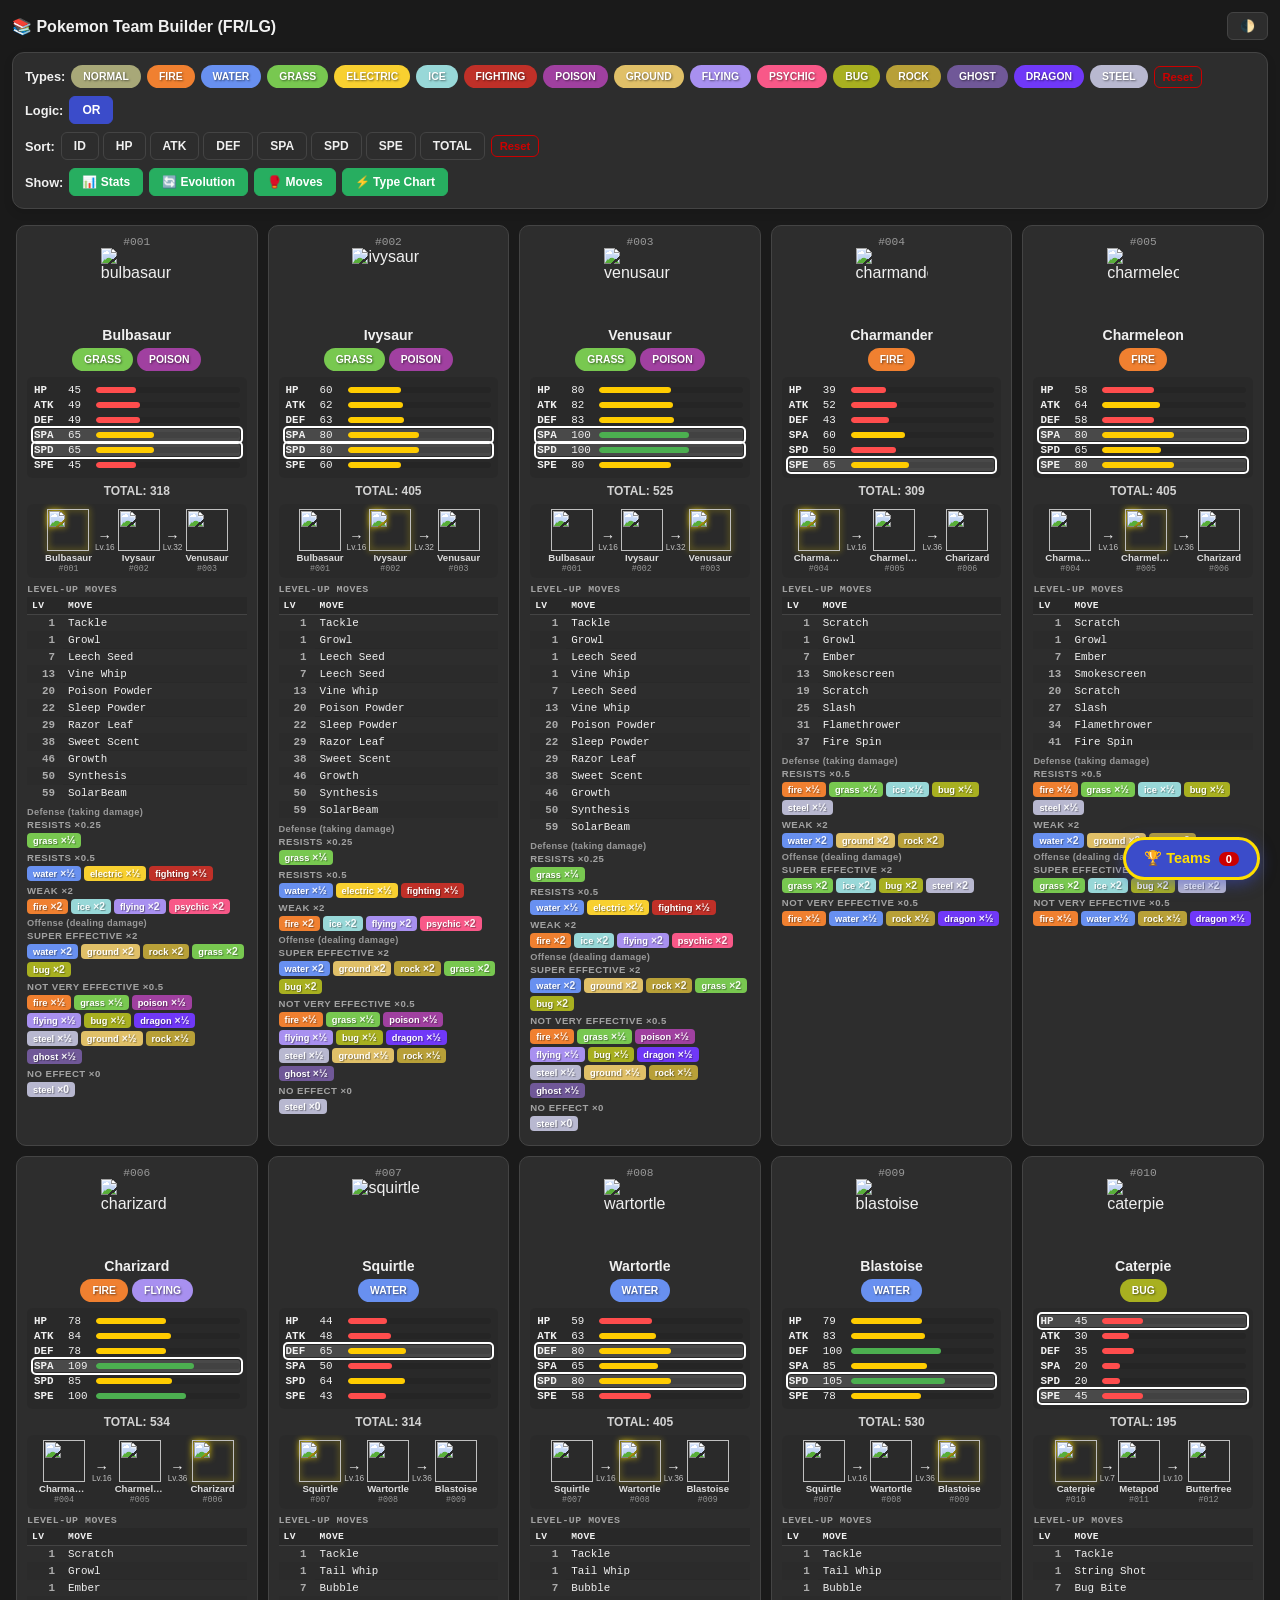
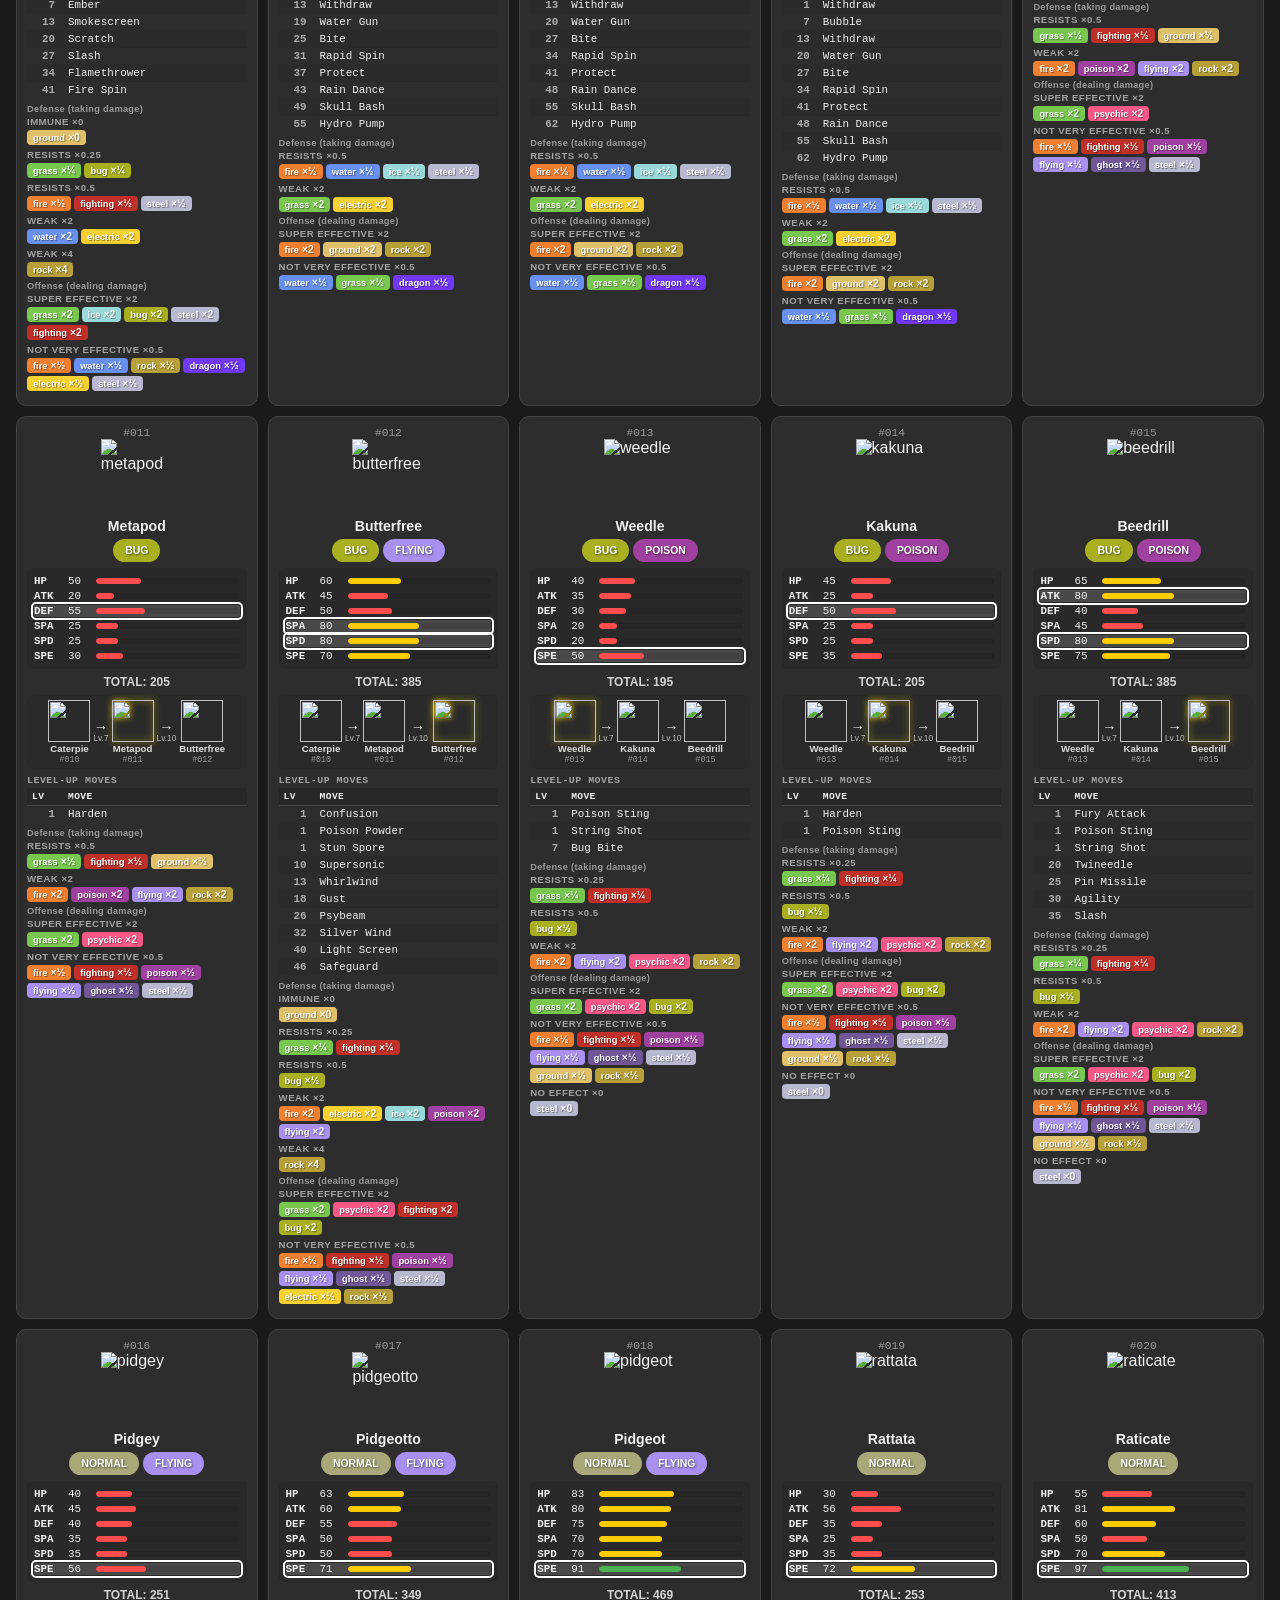
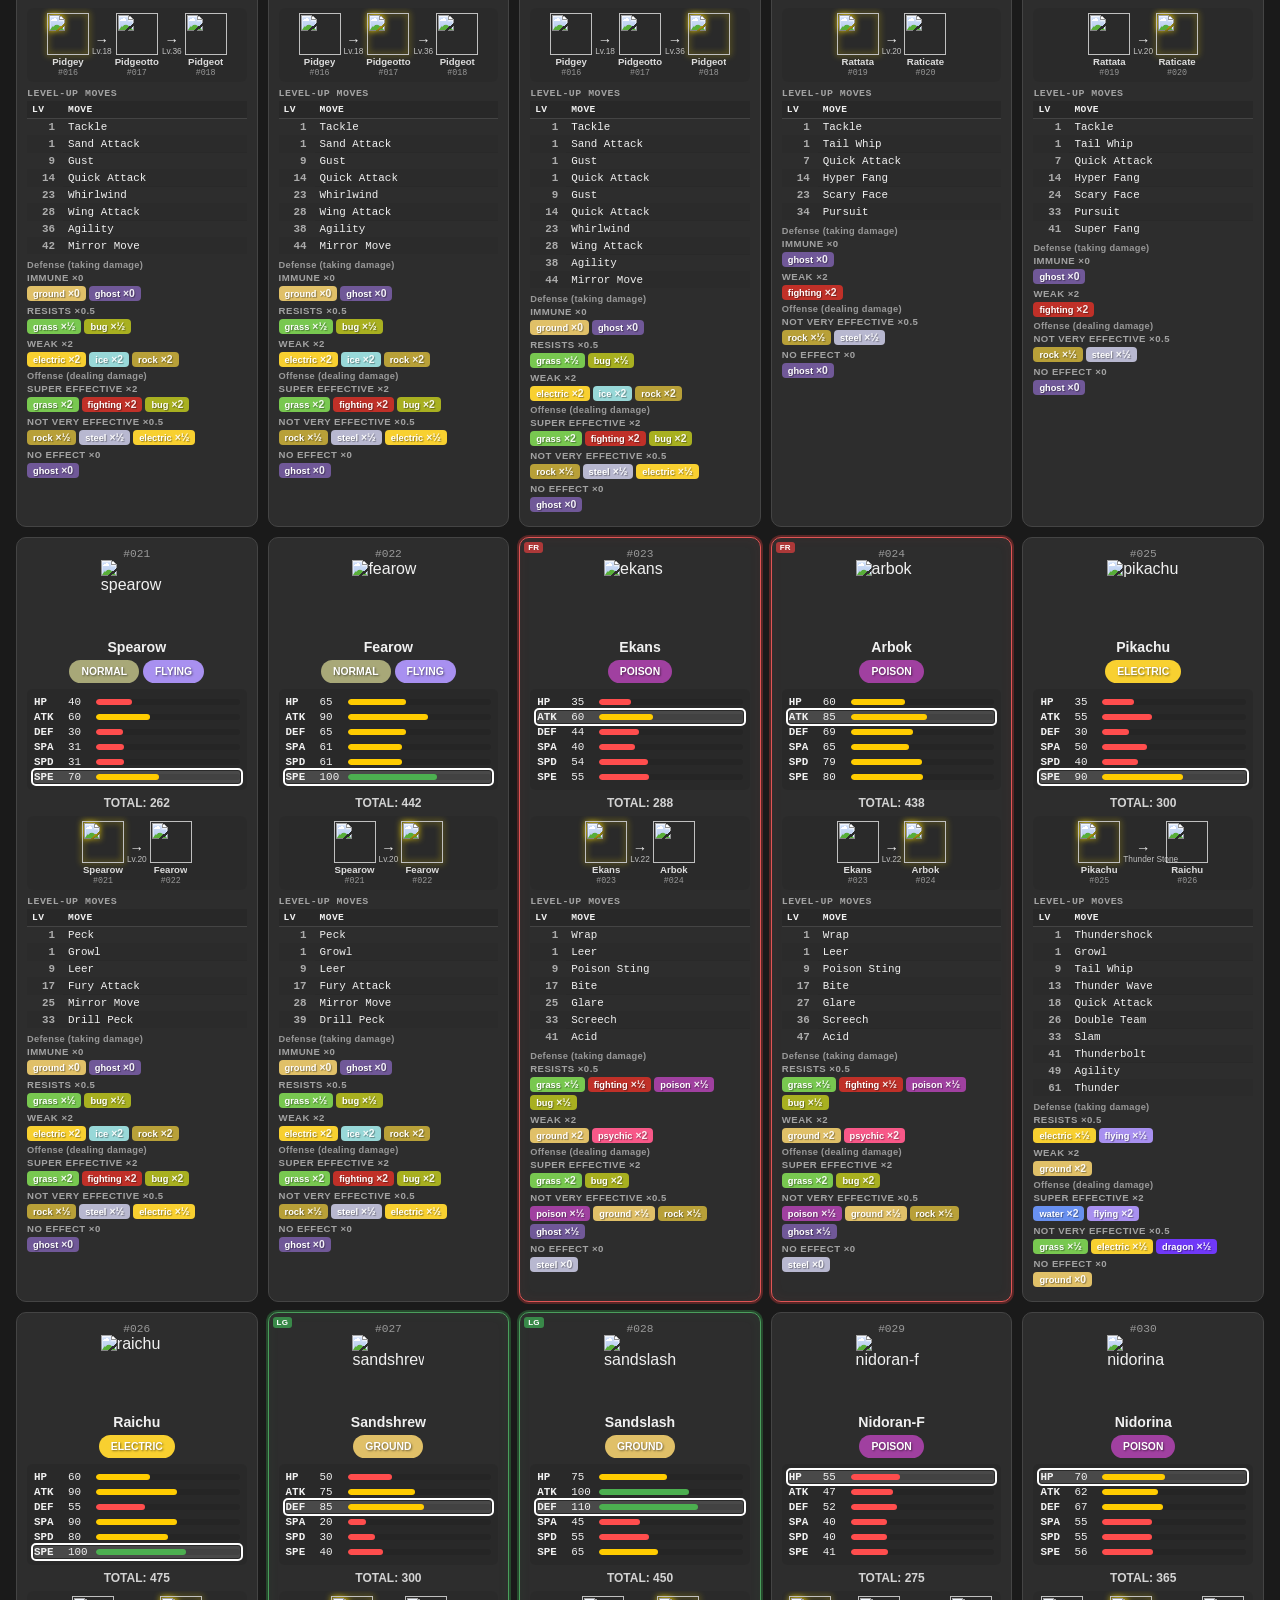
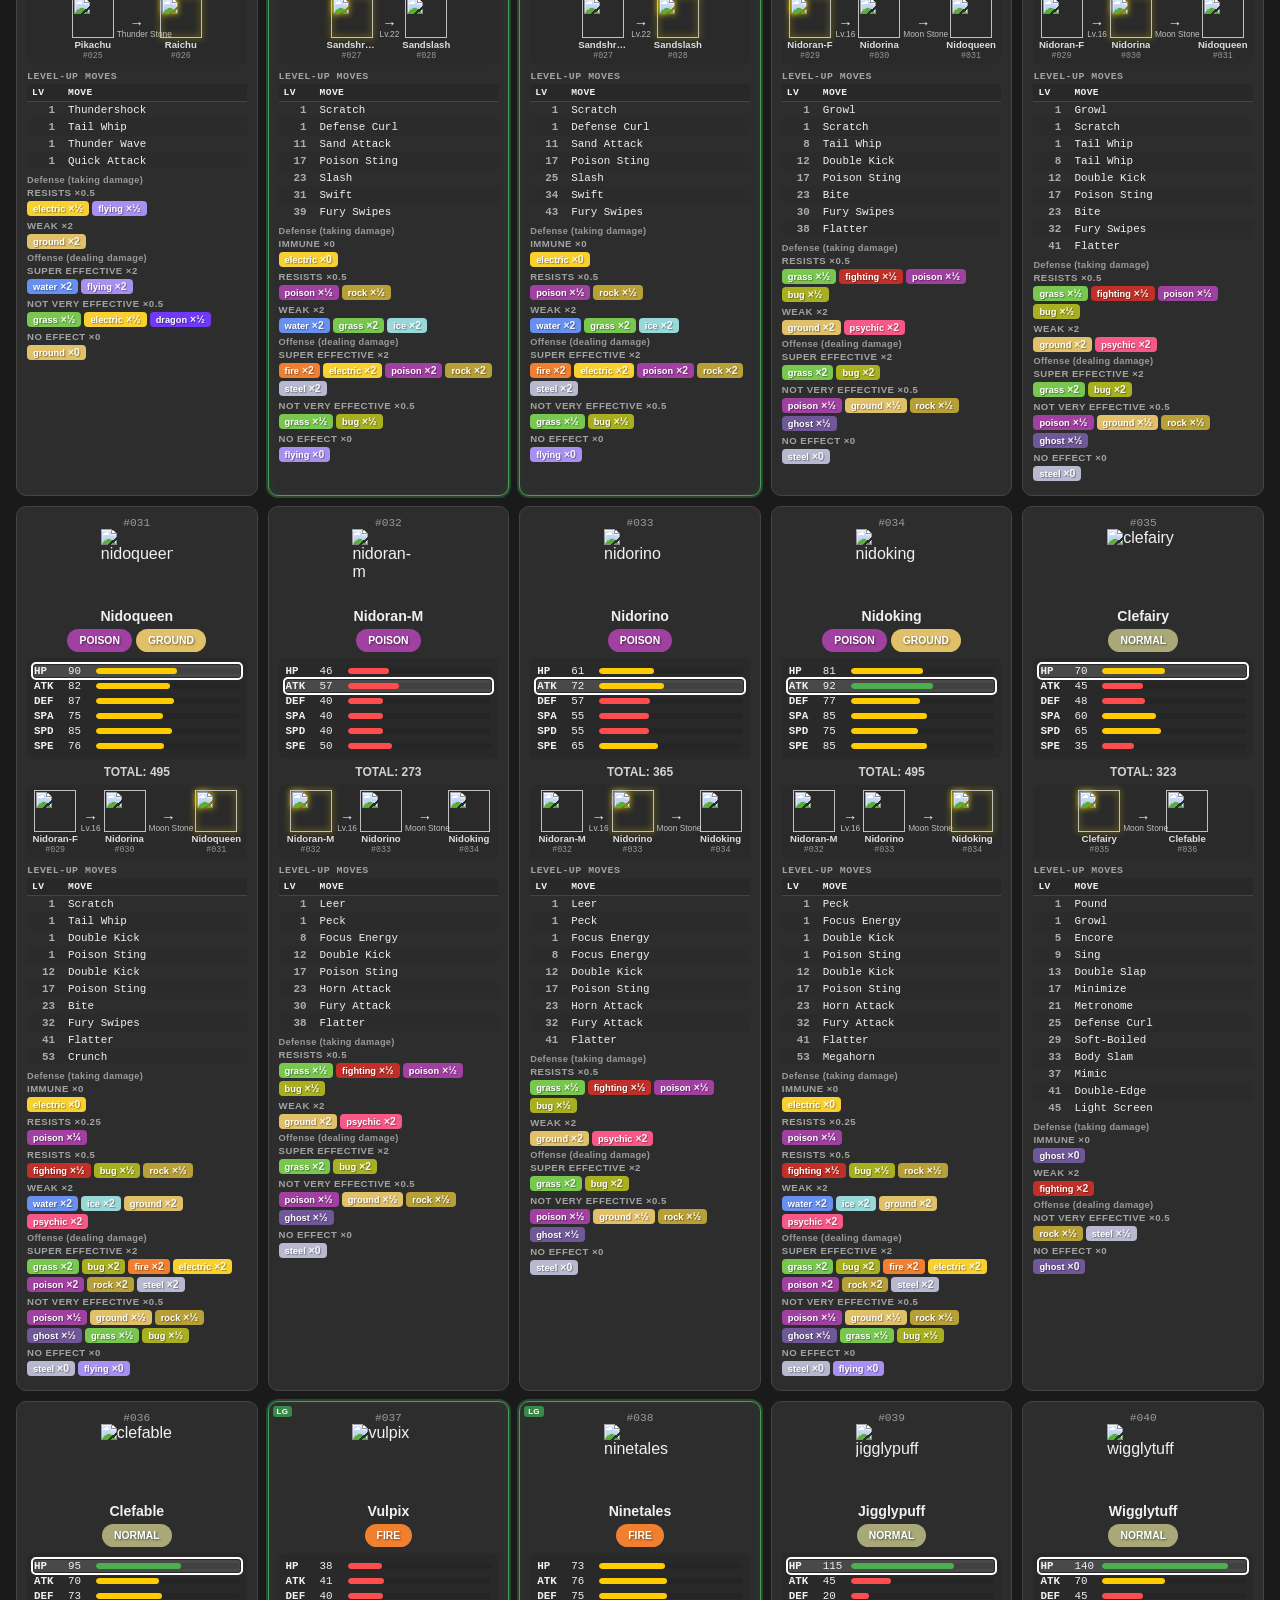
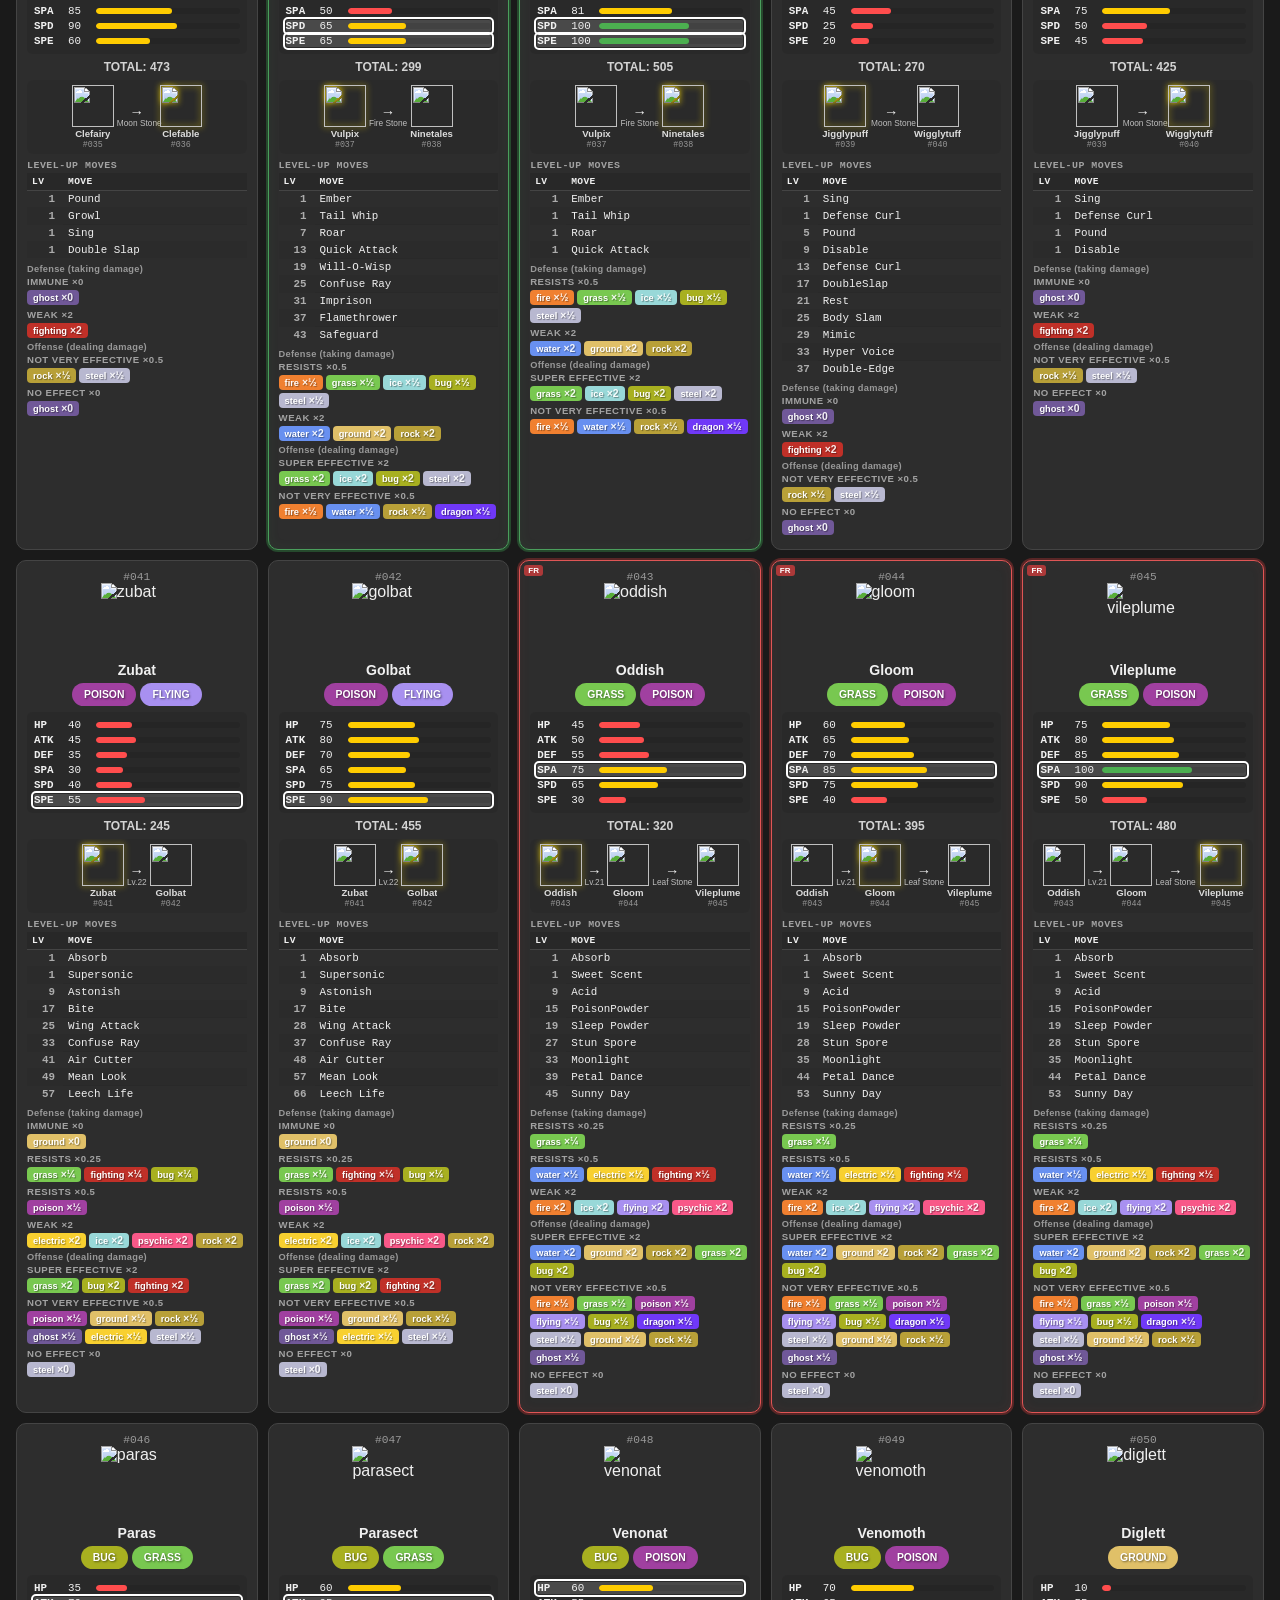
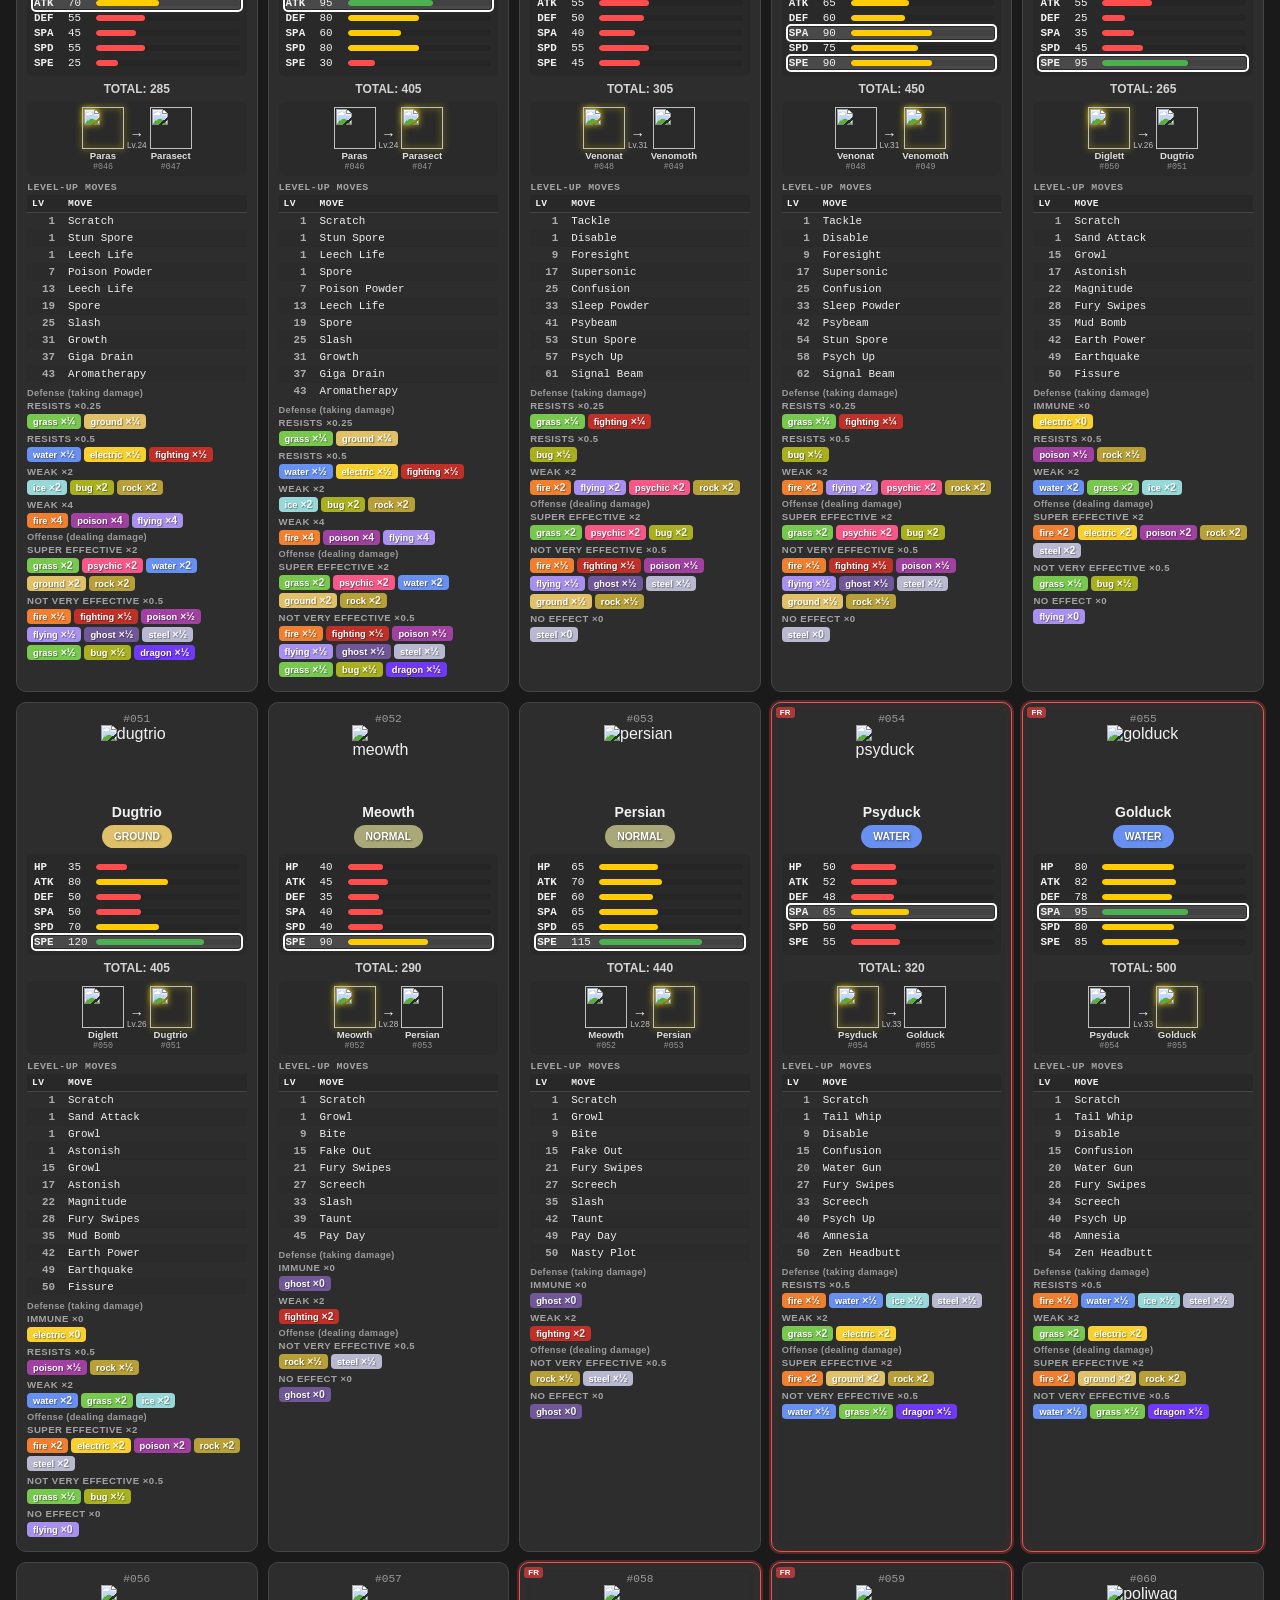
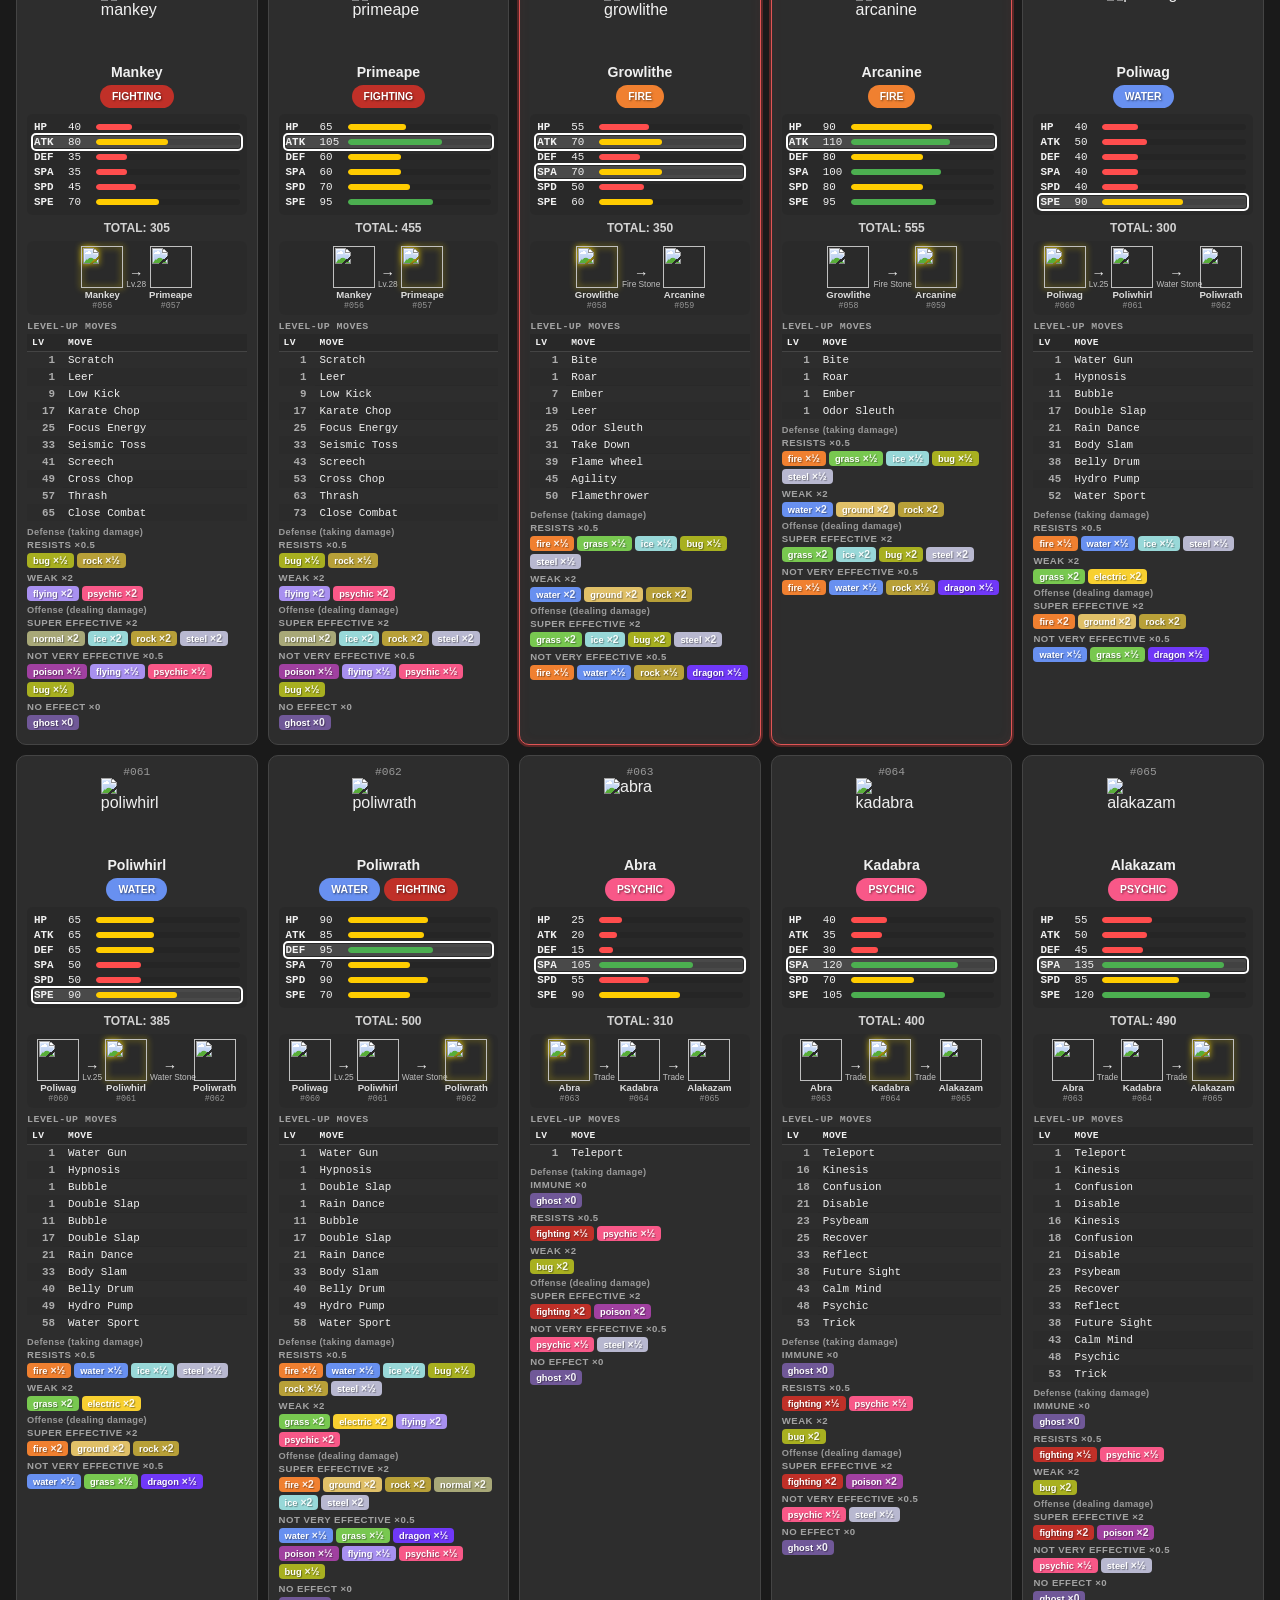
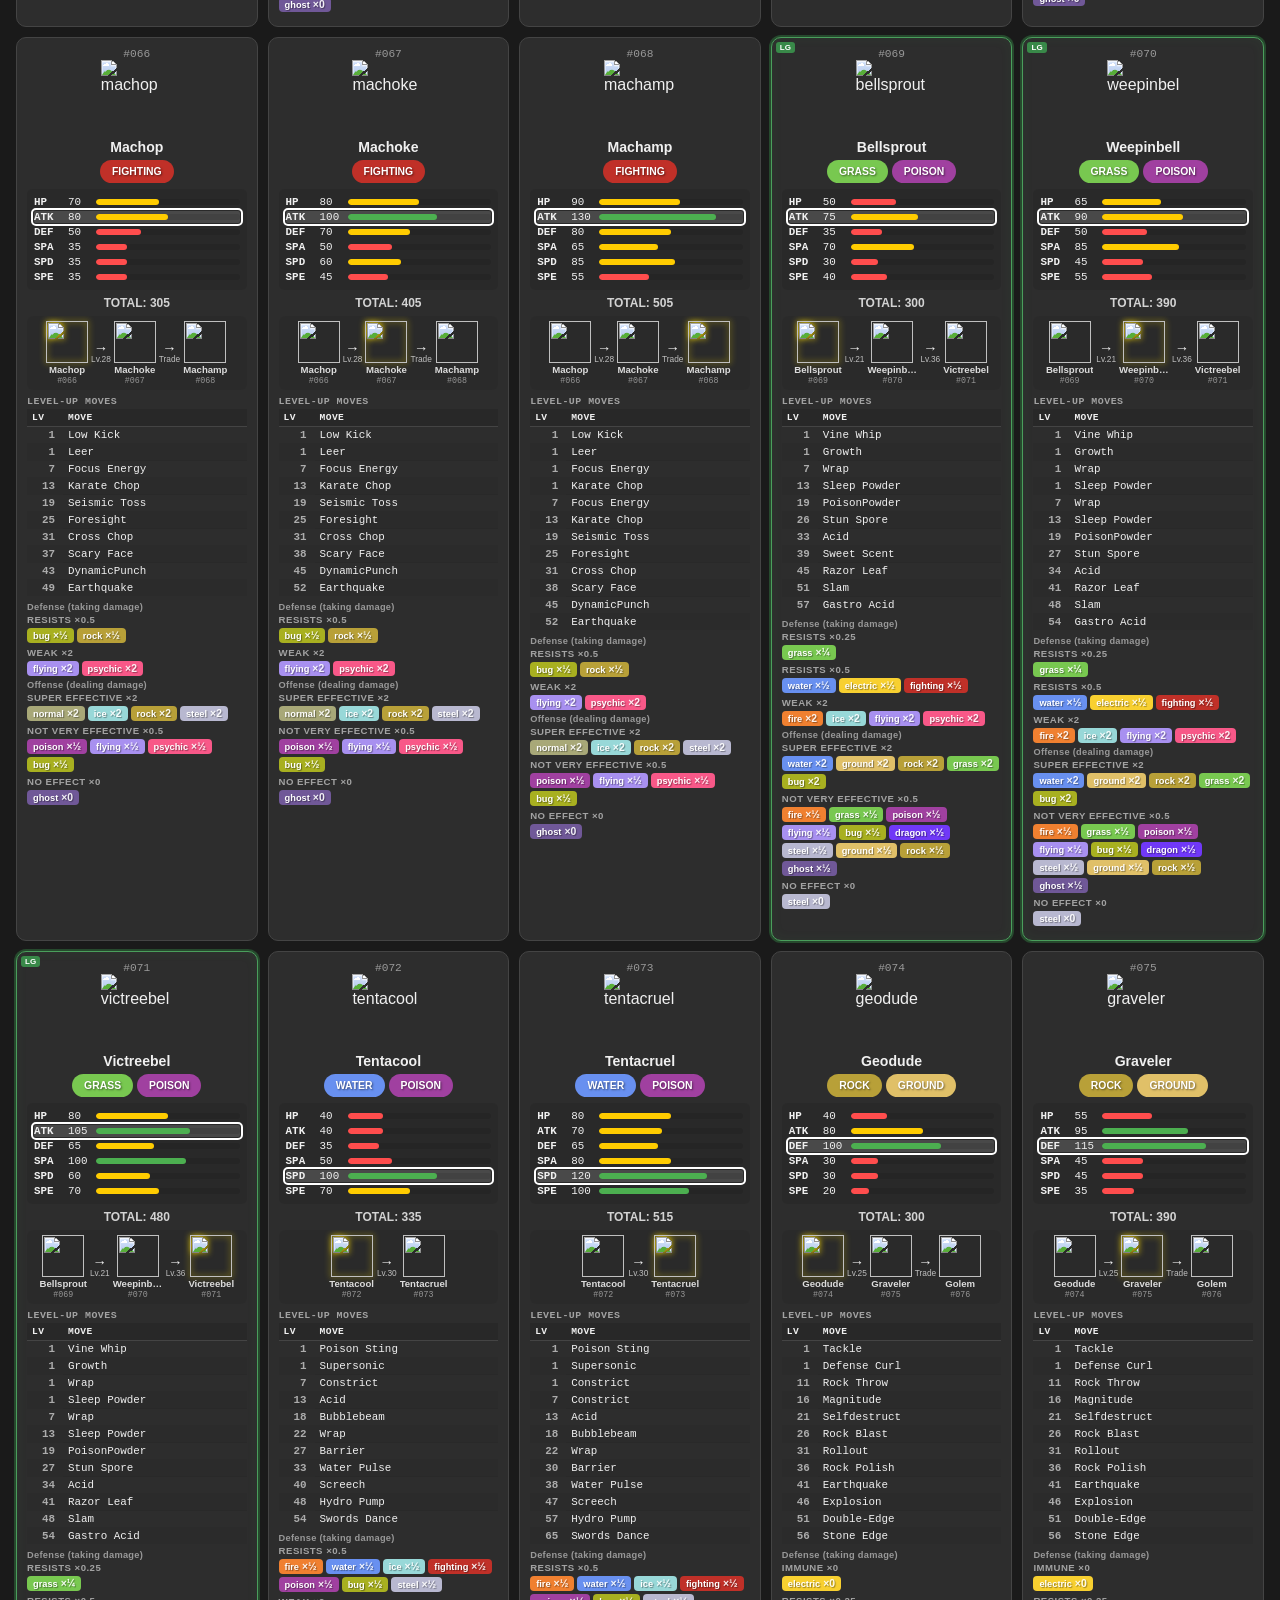
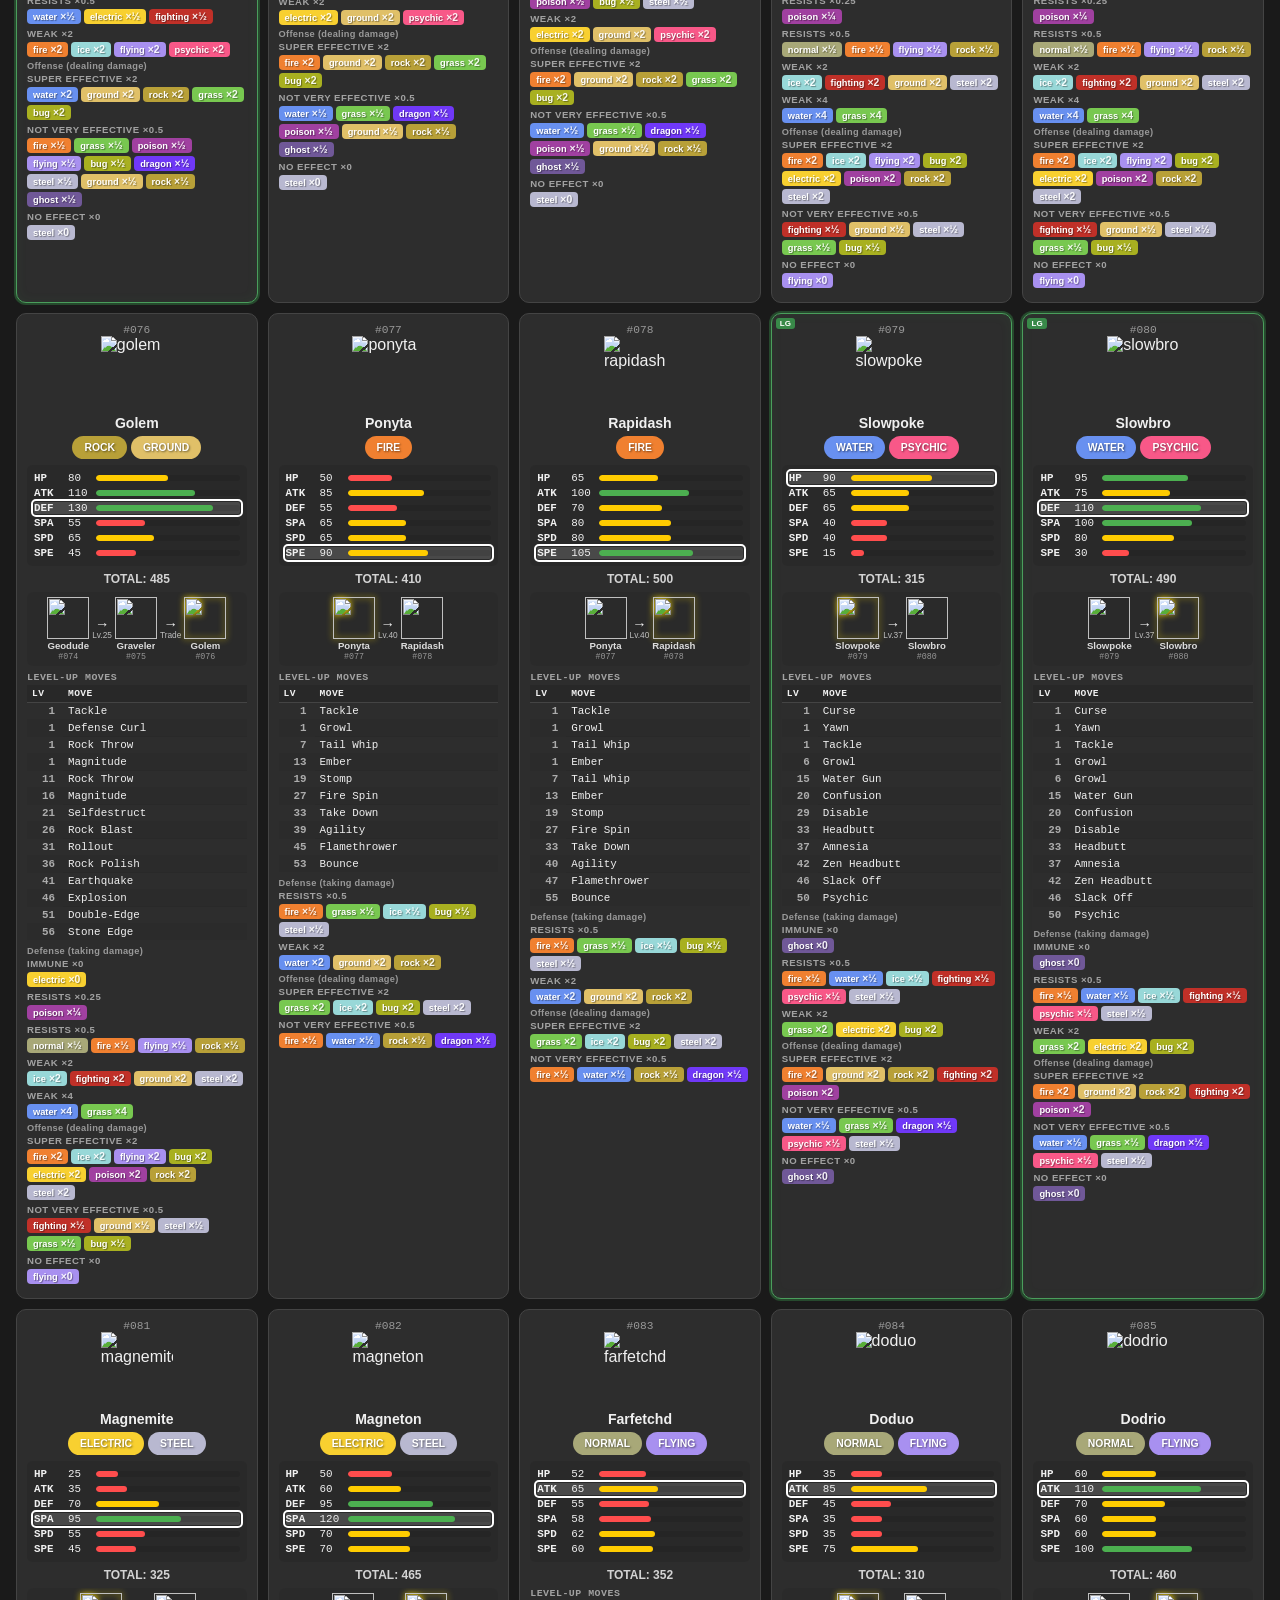
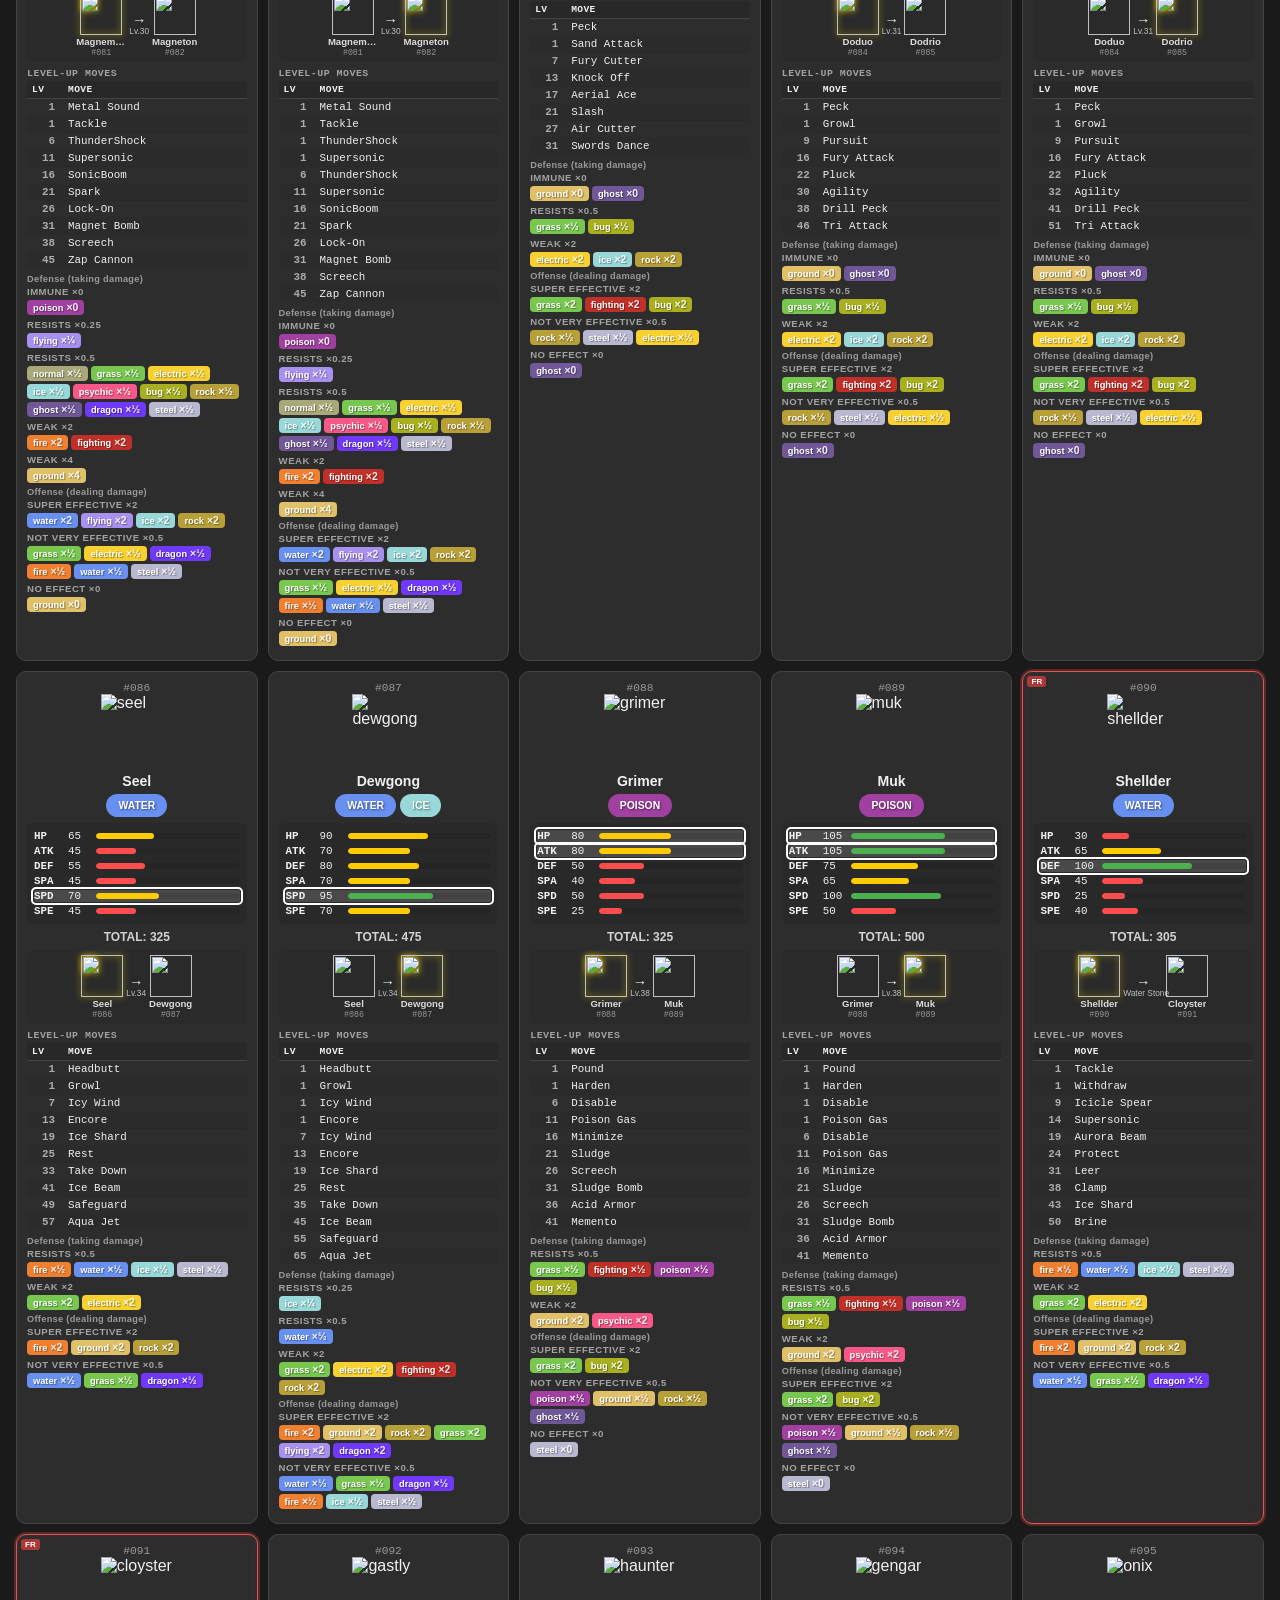
==== commit 5b87deb5: "v5 - add type effectiveness chart" ====
--- a/index.html
+++ b/index.html
@@ -3,7 +3,7 @@
 <head>
     <meta charset="UTF-8">
     <meta name="viewport" content="width=device-width, initial-scale=1.0, maximum-scale=1.0">
-    <title>Leaf Green Strategizer</title>
+    <title>Pokemon Team Builder (FR/LG)</title>
     <style>
     :root {
         --bg: #f4f4f9; --card-bg: #ffffff; --text: #333; --border: #ddd;
@@ -96,12 +96,12 @@
     .section-evo.hidden { display: none; }
     .evo-chain { margin-top: 6px; background: rgba(0,0,0,0.06); border-radius: 6px; padding: 5px 4px; display: flex; align-items: center; justify-content: center; flex-wrap: nowrap; gap: 1px; overflow-x: auto; }
     .evo-node { display: flex; flex-direction: column; align-items: center; gap: 1px; flex-shrink: 0; }
-    .evo-node img { width: 38px; height: 38px; image-rendering: pixelated; }
-    .evo-node .evo-name { font-size: 0.5rem; text-transform: capitalize; text-align: center; font-weight: bold; opacity: 0.85; max-width: 44px; overflow: hidden; text-overflow: ellipsis; white-space: nowrap; }
-    .evo-node .evo-num { font-size: 0.44rem; opacity: 0.5; font-family: monospace; }
+    .evo-node img { width: 42px; height: 42px; image-rendering: pixelated; }
+    .evo-node .evo-name { font-size: 0.6rem; text-transform: capitalize; text-align: center; font-weight: bold; opacity: 0.9; max-width: 50px; overflow: hidden; text-overflow: ellipsis; white-space: nowrap; }
+    .evo-node .evo-num { font-size: 0.52rem; opacity: 0.55; font-family: monospace; }
     .evo-node.current-mon img { filter: drop-shadow(0 0 3px var(--pk-yellow)); }
-    .evo-arrow { display: flex; flex-direction: column; align-items: center; font-size: 0.8rem; padding: 0 1px; flex-shrink: 0; line-height: 1; }
-    .evo-arrow-label { font-size: 0.4rem; text-align: center; opacity: 0.7; max-width: 34px; line-height: 1.2; white-space: nowrap; }
+    .evo-arrow { display: flex; flex-direction: column; align-items: center; font-size: 0.9rem; padding: 0 2px; flex-shrink: 0; line-height: 1; }
+    .evo-arrow-label { font-size: 0.52rem; text-align: center; opacity: 0.75; max-width: 40px; line-height: 1.2; white-space: nowrap; }
 
     /* Moves */
     .section-moves.hidden { display: none; }
@@ -125,6 +125,20 @@
     }
     ::-webkit-scrollbar { width: 5px; }
     ::-webkit-scrollbar-thumb { background: var(--border); border-radius: 3px; }
+
+    /* Type Chart */
+    .section-typechart.hidden { display: none; }
+    .typechart-wrap { margin-top: 6px; }
+    .typechart-label { font-size: 0.6rem; font-weight: bold; text-transform: uppercase; letter-spacing: 0.05em; opacity: 0.6; margin-bottom: 3px; }
+    .typechart-row { display: flex; flex-wrap: wrap; gap: 3px; margin-bottom: 4px; }
+    .tc-pill {
+        display: inline-flex; align-items: center; gap: 3px;
+        padding: 2px 6px; border-radius: 4px; font-size: 0.58rem; font-weight: bold;
+        color: white; text-shadow: 1px 1px 1px rgba(0,0,0,0.4);
+        white-space: nowrap;
+    }
+    .tc-pill .tc-mult { font-size: 0.65rem; opacity: 0.9; }
+    .tc-section-head { font-size: 0.58rem; font-weight: bold; opacity: 0.55; margin-top: 4px; margin-bottom: 2px; letter-spacing: 0.03em; }
     </style>
 </head>
 <body class="dark-mode">
@@ -141,7 +155,7 @@
     </div>
 </div>
 <div class="header-row">
-    <strong style="font-size:1rem">&#127807; LG Strategizer</strong>
+    <strong style="font-size:1rem">&#128218; Pokemon Team Builder (FR/LG)</strong>
     <button class="toggle-btn" onclick="document.body.classList.toggle('dark-mode')">&#127763;</button>
 </div>
 <div class="controls">
@@ -163,7 +177,7 @@
         <button class="btn-display active" id="toggle-stats" onclick="toggleDisplay('stats')">&#128202; Stats</button>
         <button class="btn-display active" id="toggle-evo" onclick="toggleDisplay('evo')">&#128260; Evolution</button>
         <button class="btn-display active" id="toggle-moves" onclick="toggleDisplay('moves')">&#129354; Moves</button>
-        <button class="btn-display coming-soon" title="Coming soon" disabled>&#9889; Type Chart</button>
+        <button class="btn-display active" id="toggle-typechart" onclick="toggleDisplay('typechart')">&#9889; Type Chart</button>
     </div>
 </div>
 <div id="main-list"></div>
@@ -177,10 +191,11 @@
     rock:'#B8A038',ghost:'#705898',dragon:'#7038F8',steel:'#B8B8D0'
 };
 
-// Version exclusives
-// FR = FireRed only, LG = LeafGreen only
-const frExclusive = new Set([23,24,58,59,83,106,107,111,112,123,125,126,145]);
-const lgExclusive = new Set([29,30,31,60,61,62,84,85,108,114,115,116,117,124,144]);
+// Version exclusives (Gen 1 Pokemon only from pokemondb.net)
+// FireRed: Ekans,Arbok,Oddish,Gloom,Vileplume,Psyduck,Golduck,Growlithe,Arcanine,Shellder,Cloyster,Scyther,Electabuzz
+const frExclusive = new Set([23,24,43,44,45,54,55,58,59,90,91,123,125]);
+// LeafGreen: Sandshrew,Sandslash,Vulpix,Ninetales,Bellsprout,Weepinbell,Victreebel,Slowpoke,Slowbro,Staryu,Starmie,Magmar,Pinsir
+const lgExclusive = new Set([27,28,37,38,69,70,71,79,80,120,121,126,127]);
 
 const pokemonData = [
     {id:1,name:"bulbasaur",types:["grass","poison"],hp:45,atk:49,def:49,spa:65,spd:65,spe:45,total:318},
@@ -609,9 +624,101 @@
     </table>`;
 }
 
+
+// Gen 1 type effectiveness chart (attacker -> {defender_type: multiplier})
+// Only types present in Gen 1: normal,fire,water,grass,electric,ice,fighting,poison,ground,flying,psychic,bug,rock,ghost,dragon
+// (steel not in Gen 1 offensively, but magnemite/magneton have it as a type - we include it defensively)
+const TYPE_CHART = {
+  normal:   {normal:1,fire:1,water:1,grass:1,electric:1,ice:1,fighting:1,poison:1,ground:1,flying:1,psychic:1,bug:1,rock:0.5,ghost:0,dragon:1,steel:0.5},
+  fire:     {normal:1,fire:0.5,water:0.5,grass:2,electric:1,ice:2,fighting:1,poison:1,ground:1,flying:1,psychic:1,bug:2,rock:0.5,ghost:1,dragon:0.5,steel:2},
+  water:    {normal:1,fire:2,water:0.5,grass:0.5,electric:1,ice:1,fighting:1,poison:1,ground:2,flying:1,psychic:1,bug:1,rock:2,ghost:1,dragon:0.5,steel:1},
+  grass:    {normal:1,fire:0.5,water:2,grass:0.5,electric:1,ice:1,fighting:1,poison:0.5,ground:2,flying:0.5,psychic:1,bug:0.5,rock:2,ghost:1,dragon:0.5,steel:0.5},
+  electric: {normal:1,fire:1,water:2,grass:0.5,electric:0.5,ice:1,fighting:1,poison:1,ground:0,flying:2,psychic:1,bug:1,rock:1,ghost:1,dragon:0.5,steel:1},
+  ice:      {normal:1,fire:0.5,water:0.5,grass:2,electric:1,ice:0.5,fighting:1,poison:1,ground:2,flying:2,psychic:1,bug:1,rock:1,ghost:1,dragon:2,steel:0.5},
+  fighting: {normal:2,fire:1,water:1,grass:1,electric:1,ice:2,fighting:1,poison:0.5,ground:1,flying:0.5,psychic:0.5,bug:0.5,rock:2,ghost:0,dragon:1,steel:2},
+  poison:   {normal:1,fire:1,water:1,grass:2,electric:1,ice:1,fighting:1,poison:0.5,ground:0.5,flying:1,psychic:1,bug:2,rock:0.5,ghost:0.5,dragon:1,steel:0},
+  ground:   {normal:1,fire:2,water:1,grass:0.5,electric:2,ice:1,fighting:1,poison:2,ground:1,flying:0,psychic:1,bug:0.5,rock:2,ghost:1,dragon:1,steel:2},
+  flying:   {normal:1,fire:1,water:1,grass:2,electric:0.5,ice:1,fighting:2,poison:1,ground:1,flying:1,psychic:1,bug:2,rock:0.5,ghost:1,dragon:1,steel:0.5},
+  psychic:  {normal:1,fire:1,water:1,grass:1,electric:1,ice:1,fighting:2,poison:2,ground:1,flying:1,psychic:0.5,bug:1,rock:1,ghost:0,dragon:1,steel:0.5},
+  bug:      {normal:1,fire:0.5,water:1,grass:2,electric:1,ice:1,fighting:0.5,poison:0.5,ground:1,flying:0.5,psychic:2,bug:1,rock:1,ghost:0.5,dragon:1,steel:0.5},
+  rock:     {normal:1,fire:2,water:1,grass:1,electric:1,ice:2,fighting:0.5,poison:1,ground:0.5,flying:2,psychic:1,bug:2,rock:1,ghost:1,dragon:1,steel:0.5},
+  ghost:    {normal:0,fire:1,water:1,grass:1,electric:1,ice:1,fighting:1,poison:1,ground:1,flying:1,psychic:0,bug:1,rock:1,ghost:2,dragon:1,steel:0.5},
+  dragon:   {normal:1,fire:1,water:1,grass:1,electric:1,ice:1,fighting:1,poison:1,ground:1,flying:1,psychic:1,bug:1,rock:1,ghost:1,dragon:2,steel:0.5},
+  steel:    {normal:1,fire:0.5,water:0.5,grass:1,electric:1,ice:2,fighting:1,poison:1,ground:1,flying:1,psychic:1,bug:1,rock:2,ghost:1,dragon:0.5,steel:0.5}
+};
+
+const typeColors2 = typeColors; // alias
+
+// Given a pokemon's type array, compute combined defensive effectiveness for each attacking type
+// Returns {immune:[types], quarter:[types], half:[types], neutral:[types], double:[types], quad:[types]}
+function getDefensiveChart(types) {
+    const allTypes = Object.keys(TYPE_CHART);
+    const result = {quad:[], double:[], half:[], quarter:[], immune:[]};
+    allTypes.forEach(attacker => {
+        let mult = 1;
+        types.forEach(defType => {
+            const row = TYPE_CHART[attacker];
+            if(row && row[defType] !== undefined) mult *= row[defType];
+        });
+        if(mult === 0) result.immune.push(attacker);
+        else if(mult <= 0.25) result.quarter.push(attacker);
+        else if(mult <= 0.5) result.half.push(attacker);
+        else if(mult >= 4) result.quad.push(attacker);
+        else if(mult >= 2) result.double.push(attacker);
+        // neutral: skip
+    });
+    return result;
+}
+
+// Given a pokemon's type array, compute offensive effectiveness (what this mon hits for 2x/0.5x/0x)
+function getOffensiveChart(types) {
+    const allTargetTypes = Object.keys(TYPE_CHART);
+    // For each of this mon's types, compute what it hits
+    const superEff = new Set(), notVery = new Set(), immune = new Set();
+    types.forEach(atkType => {
+        const row = TYPE_CHART[atkType];
+        if(!row) return;
+        allTargetTypes.forEach(def => {
+            const m = row[def];
+            if(m === 0) immune.add(def);
+            else if(m >= 2) superEff.add(def);
+            else if(m <= 0.5) notVery.add(def);
+        });
+    });
+    return {superEff:[...superEff], notVery:[...notVery], immune:[...immune]};
+}
+
+function buildTypeChartHTML(p) {
+    const def = getDefensiveChart(p.types);
+    const off = getOffensiveChart(p.types);
+
+    function pills(types, mult) {
+        return types.map(t => `<span class="tc-pill" style="background:${typeColors[t]||'#888'}">${t}<span class="tc-mult">${mult}</span></span>`).join('');
+    }
+
+    let html = '<div class="typechart-wrap">';
+
+    // Defensive
+    html += '<div class="tc-section-head">Defense (taking damage)</div>';
+    if(def.immune.length)  html += `<div class="typechart-label">Immune ×0</div><div class="typechart-row">${pills(def.immune,'×0')}</div>`;
+    if(def.quarter.length) html += `<div class="typechart-label">Resists ×0.25</div><div class="typechart-row">${pills(def.quarter,'×¼')}</div>`;
+    if(def.half.length)    html += `<div class="typechart-label">Resists ×0.5</div><div class="typechart-row">${pills(def.half,'×½')}</div>`;
+    if(def.double.length)  html += `<div class="typechart-label">Weak ×2</div><div class="typechart-row">${pills(def.double,'×2')}</div>`;
+    if(def.quad.length)    html += `<div class="typechart-label">Weak ×4</div><div class="typechart-row">${pills(def.quad,'×4')}</div>`;
+
+    // Offensive
+    html += '<div class="tc-section-head">Offense (dealing damage)</div>';
+    if(off.superEff.length) html += `<div class="typechart-label">Super effective ×2</div><div class="typechart-row">${pills(off.superEff,'×2')}</div>`;
+    if(off.notVery.length)  html += `<div class="typechart-label">Not very effective ×0.5</div><div class="typechart-row">${pills(off.notVery,'×½')}</div>`;
+    if(off.immune.length)   html += `<div class="typechart-label">No effect ×0</div><div class="typechart-row">${pills(off.immune,'×0')}</div>`;
+
+    html += '</div>';
+    return html;
+}
+
 // STATE
 let activeSorts=[],activeFilters=[],filterLogic='OR';
-let displayToggles={stats:true,evo:true,moves:true};
+let displayToggles={stats:true,evo:true,moves:true,typechart:true};
 let teams=[],teamIdCounter=0,selectingSlot=null;
 
 function toggleDisplay(section) {
@@ -696,8 +803,10 @@
     const sH=displayToggles.stats?'':' hidden';
     const eH=displayToggles.evo?'':' hidden';
     const mH=displayToggles.moves?'':' hidden';
+    const tcH=displayToggles.typechart?'':' hidden';
     const evoHTML=buildEvoChainHTML(p.id);
     const movesHTML=buildMovesHTML(p.id);
+    const typeChartHTML=buildTypeChartHTML(p);
     const click=clickable?`onclick="handleCardClick(this,${p.id})"`:'';
     const isFR=frExclusive.has(p.id),isLG=lgExclusive.has(p.id);
     const verClass=isFR?' fr-exclusive':isLG?' lg-exclusive':'';
@@ -712,6 +821,7 @@
         <div class="section-stats${sH}"><div class="stats-box">${statsHTML}</div><div class="card-total">TOTAL: ${p.total}</div></div>
         ${evoHTML?`<div class="section-evo${eH}">${evoHTML}</div>`:''}
         ${movesHTML?`<div class="section-moves${mH}">${movesHTML}</div>`:''}
+        ${typeChartHTML?`<div class="section-typechart${tcH}">${typeChartHTML}</div>`:''}
     </div>`;
 }
 
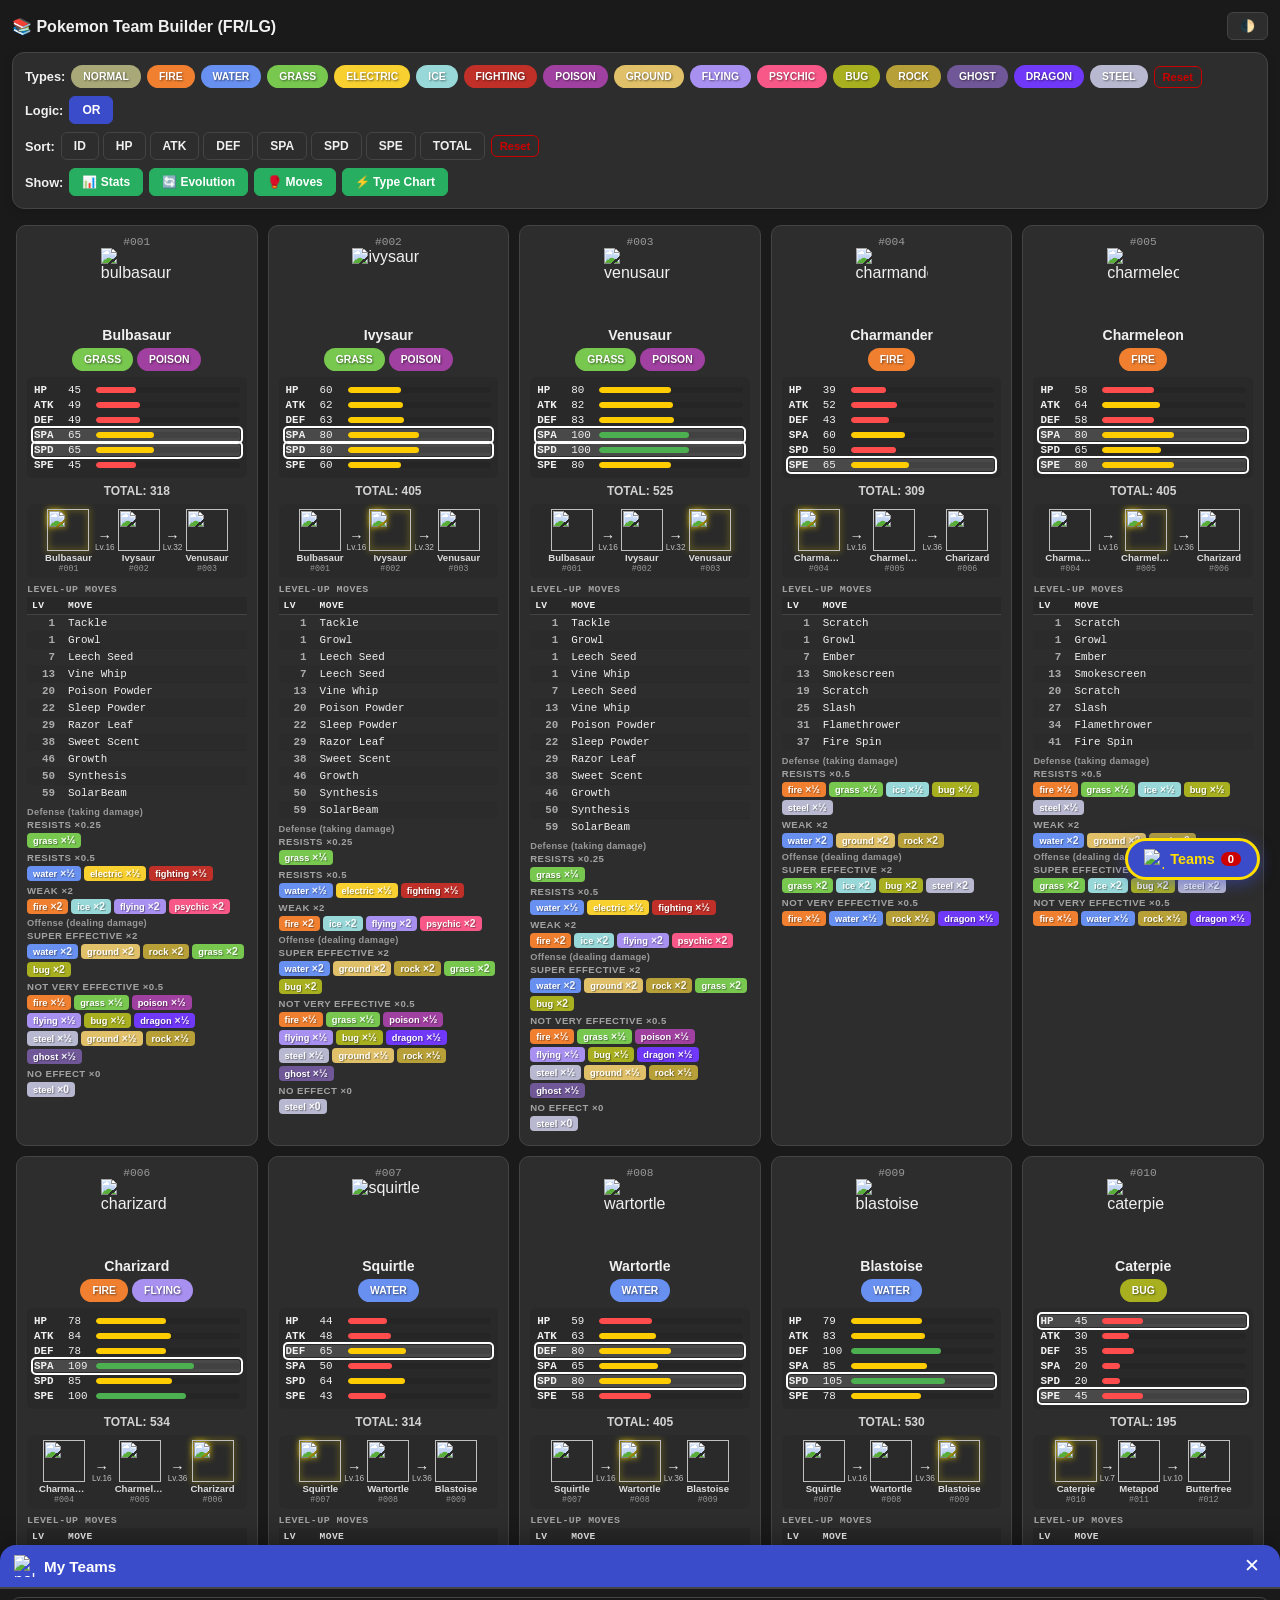
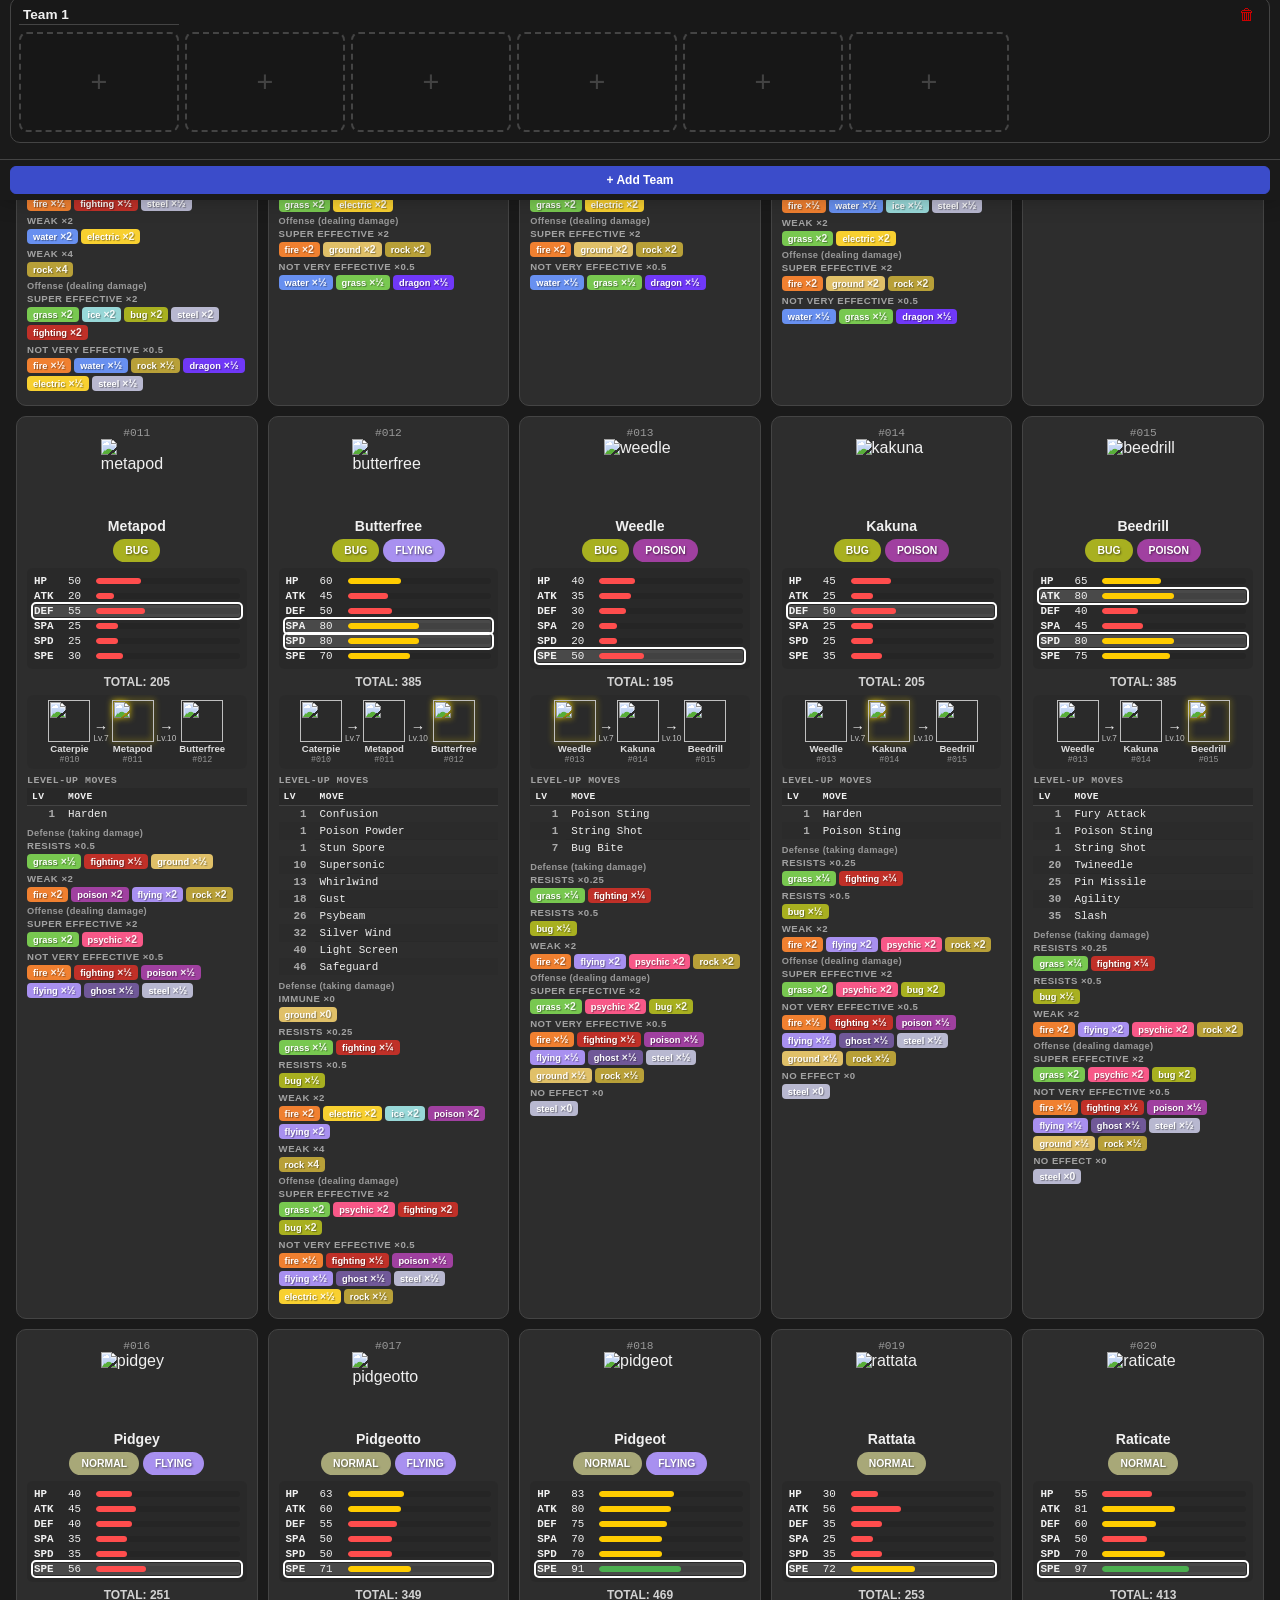
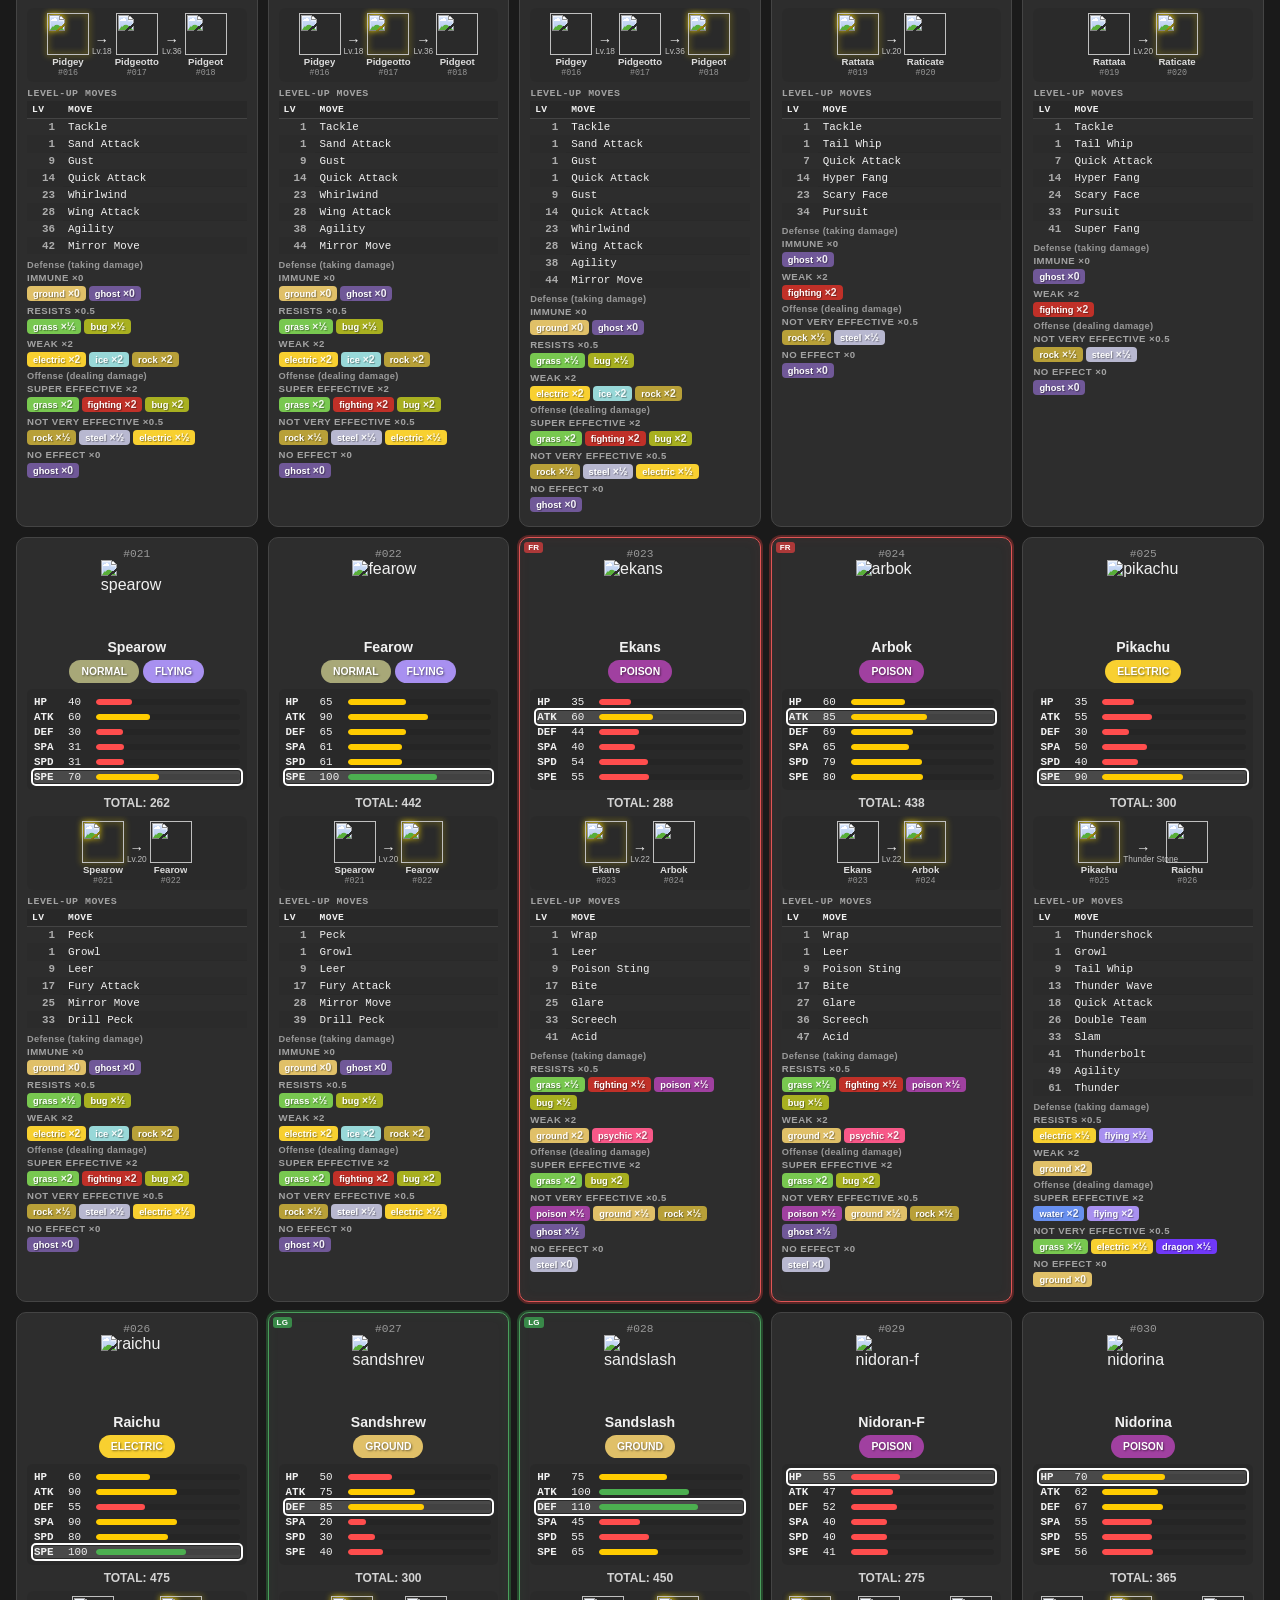
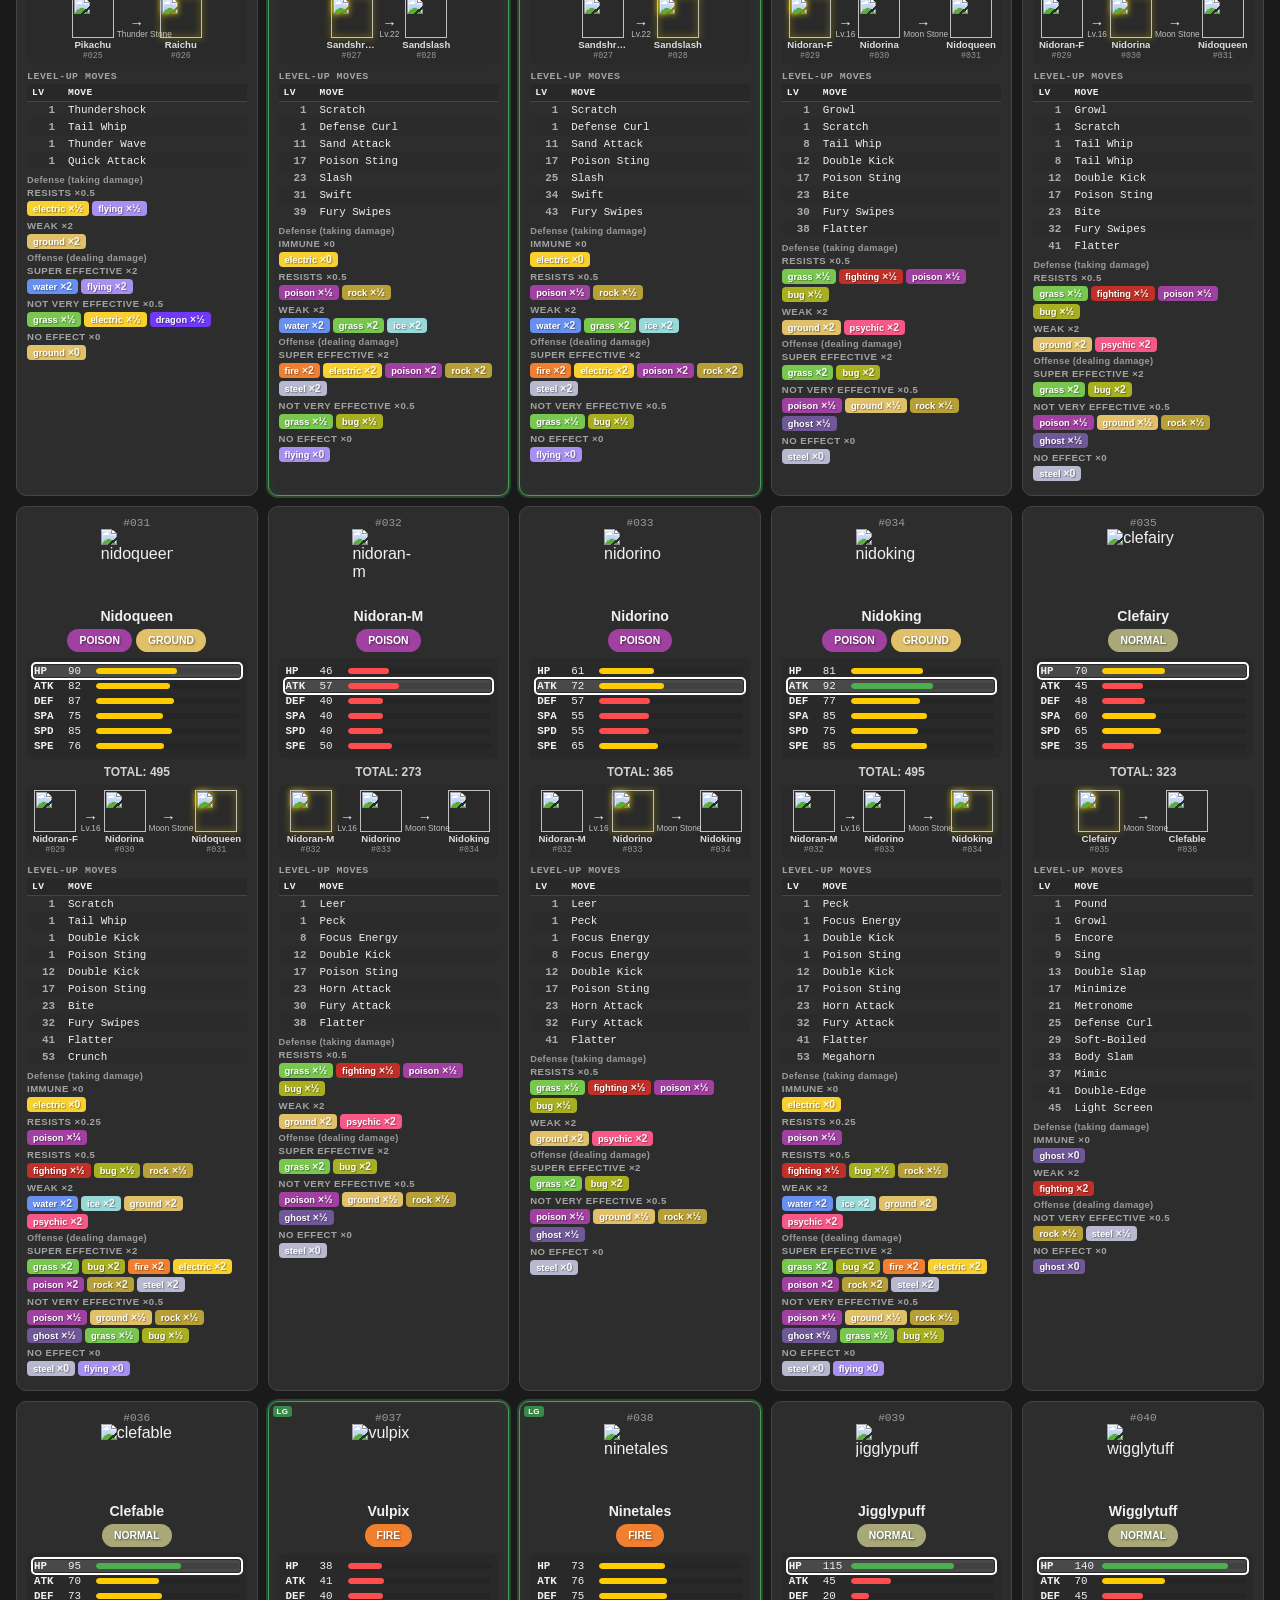
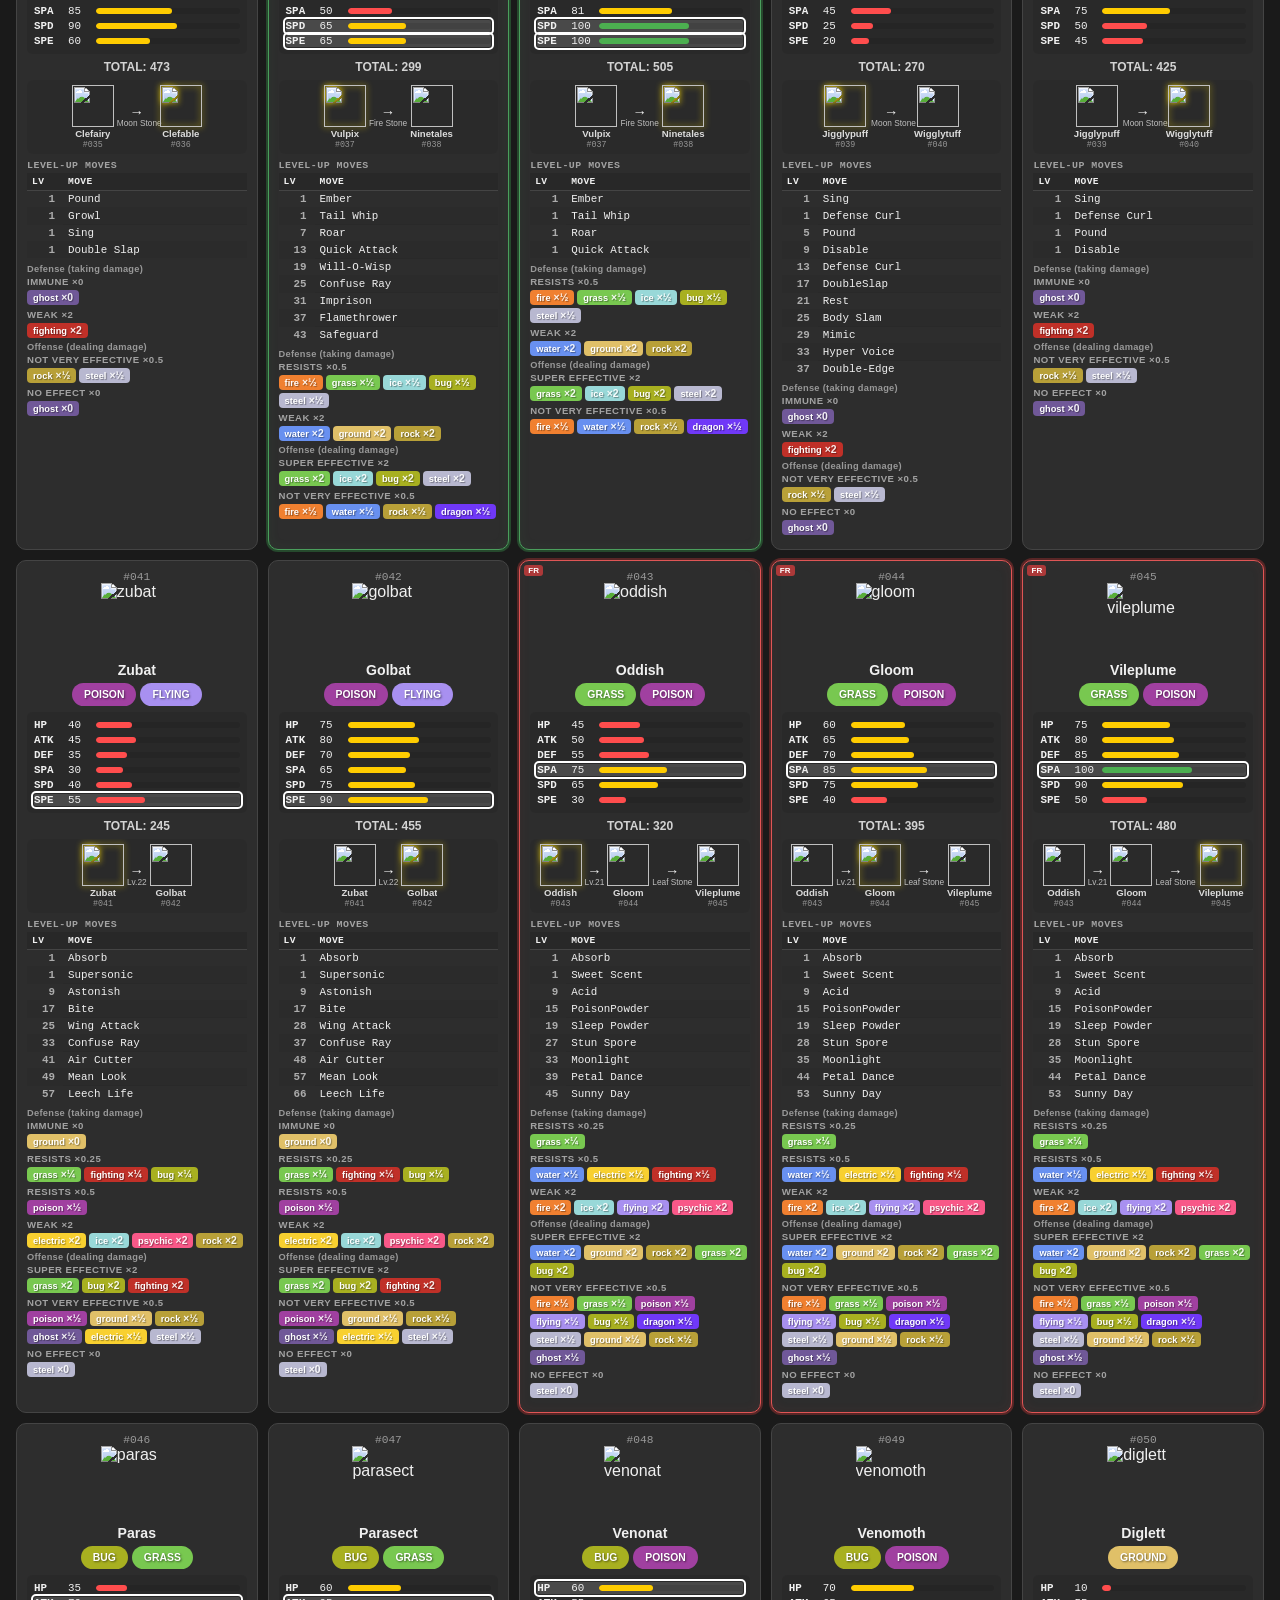
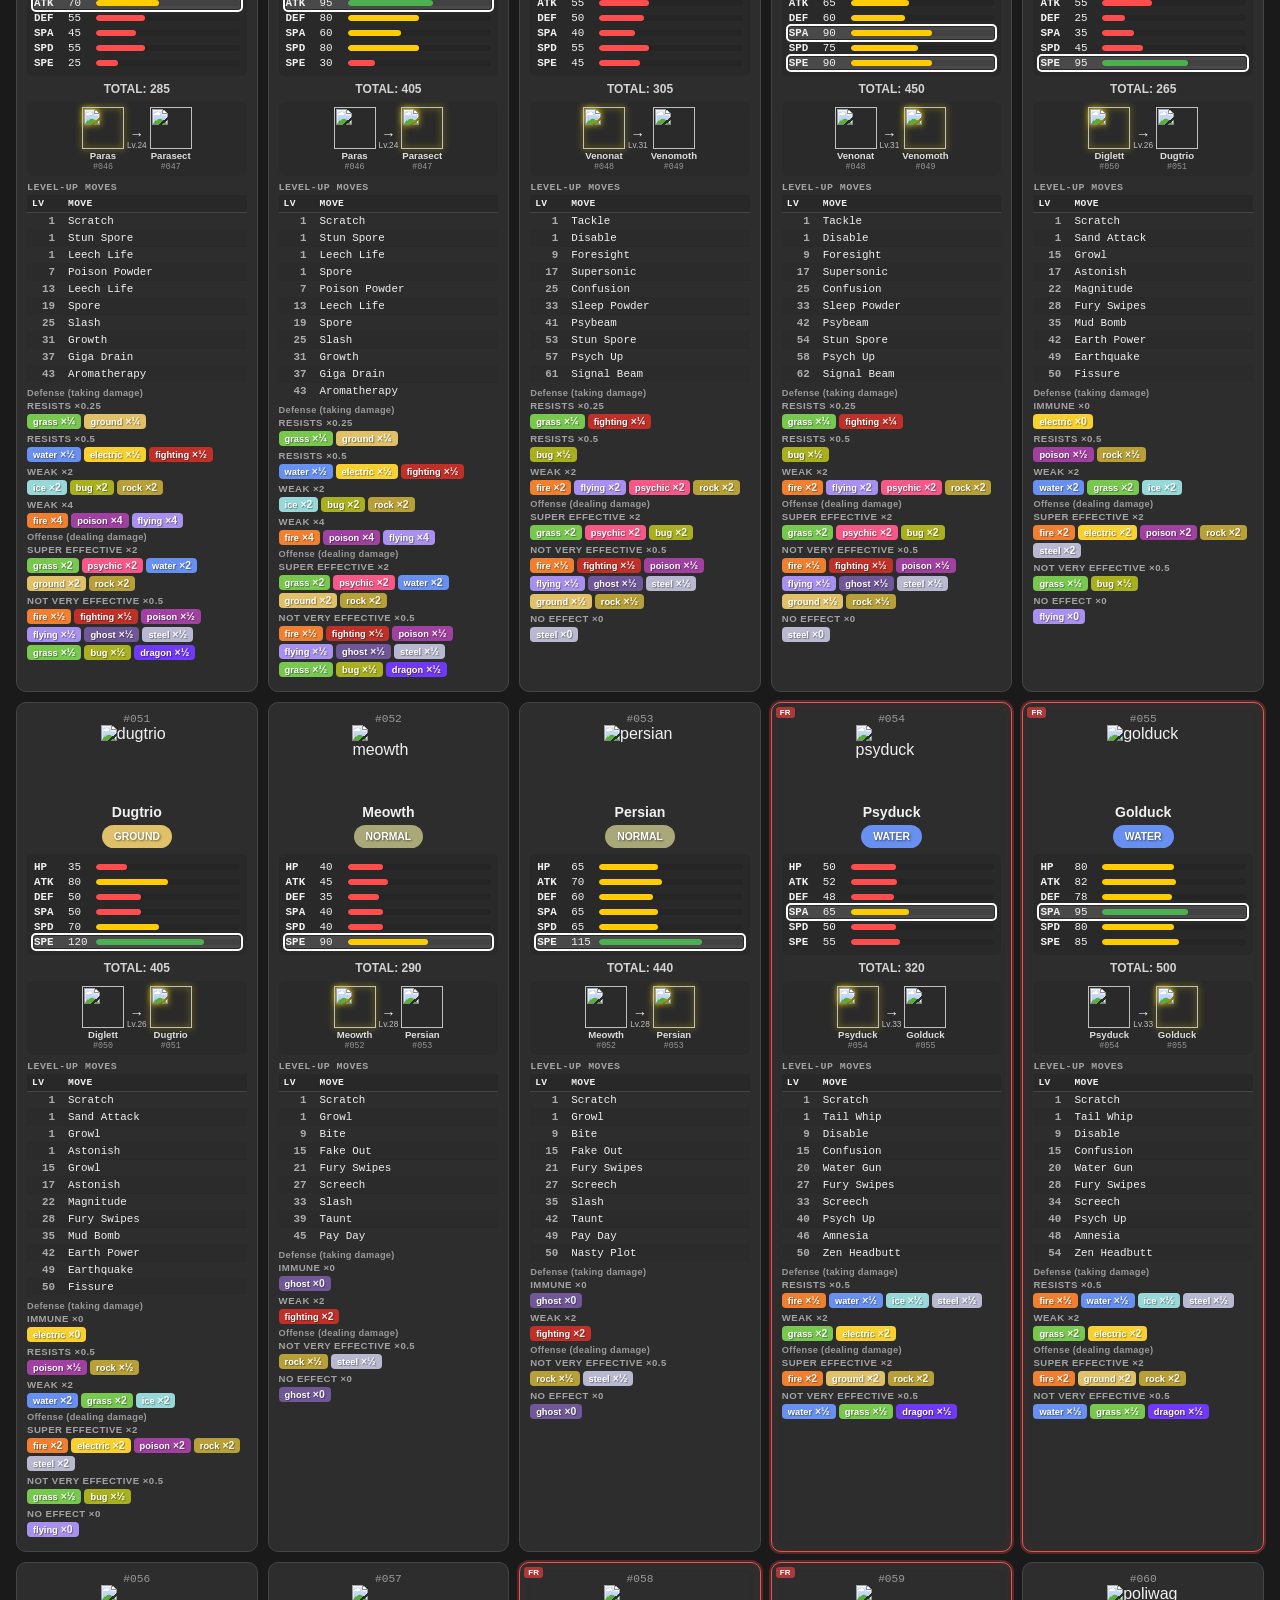
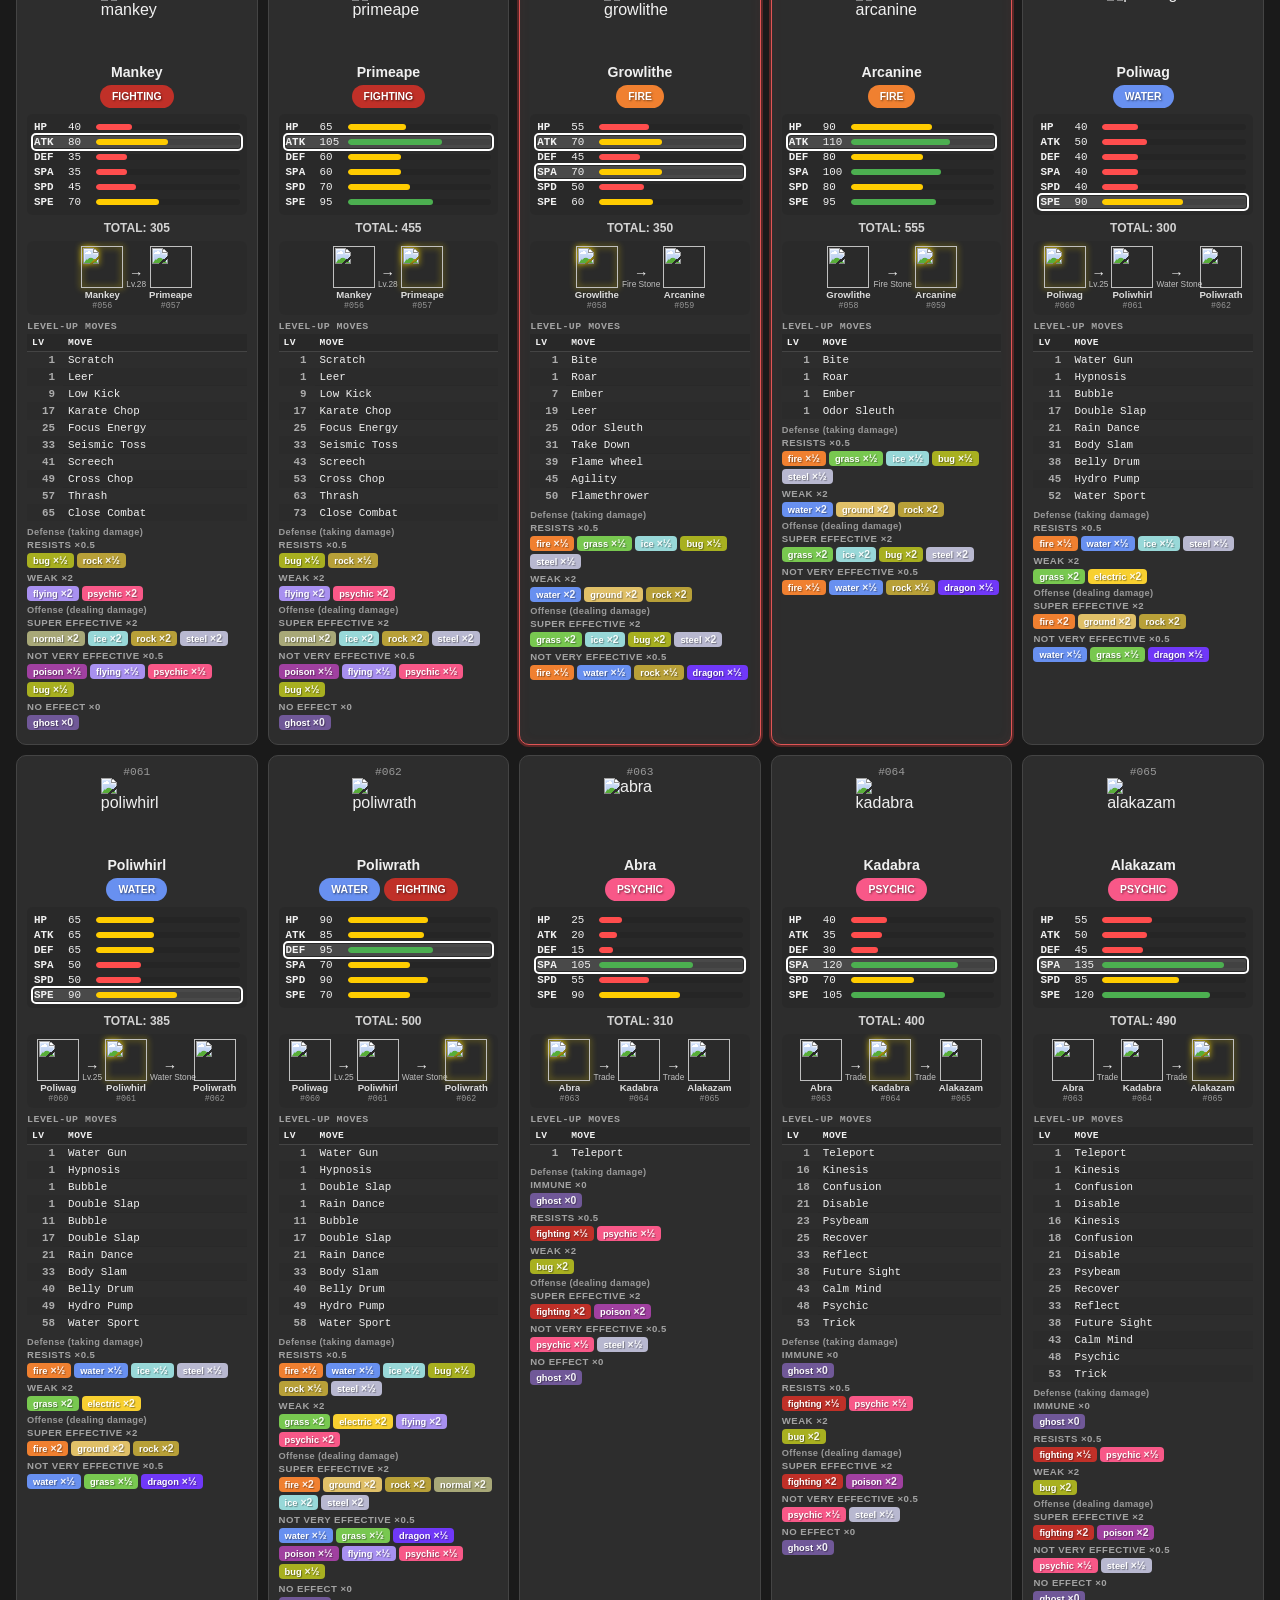
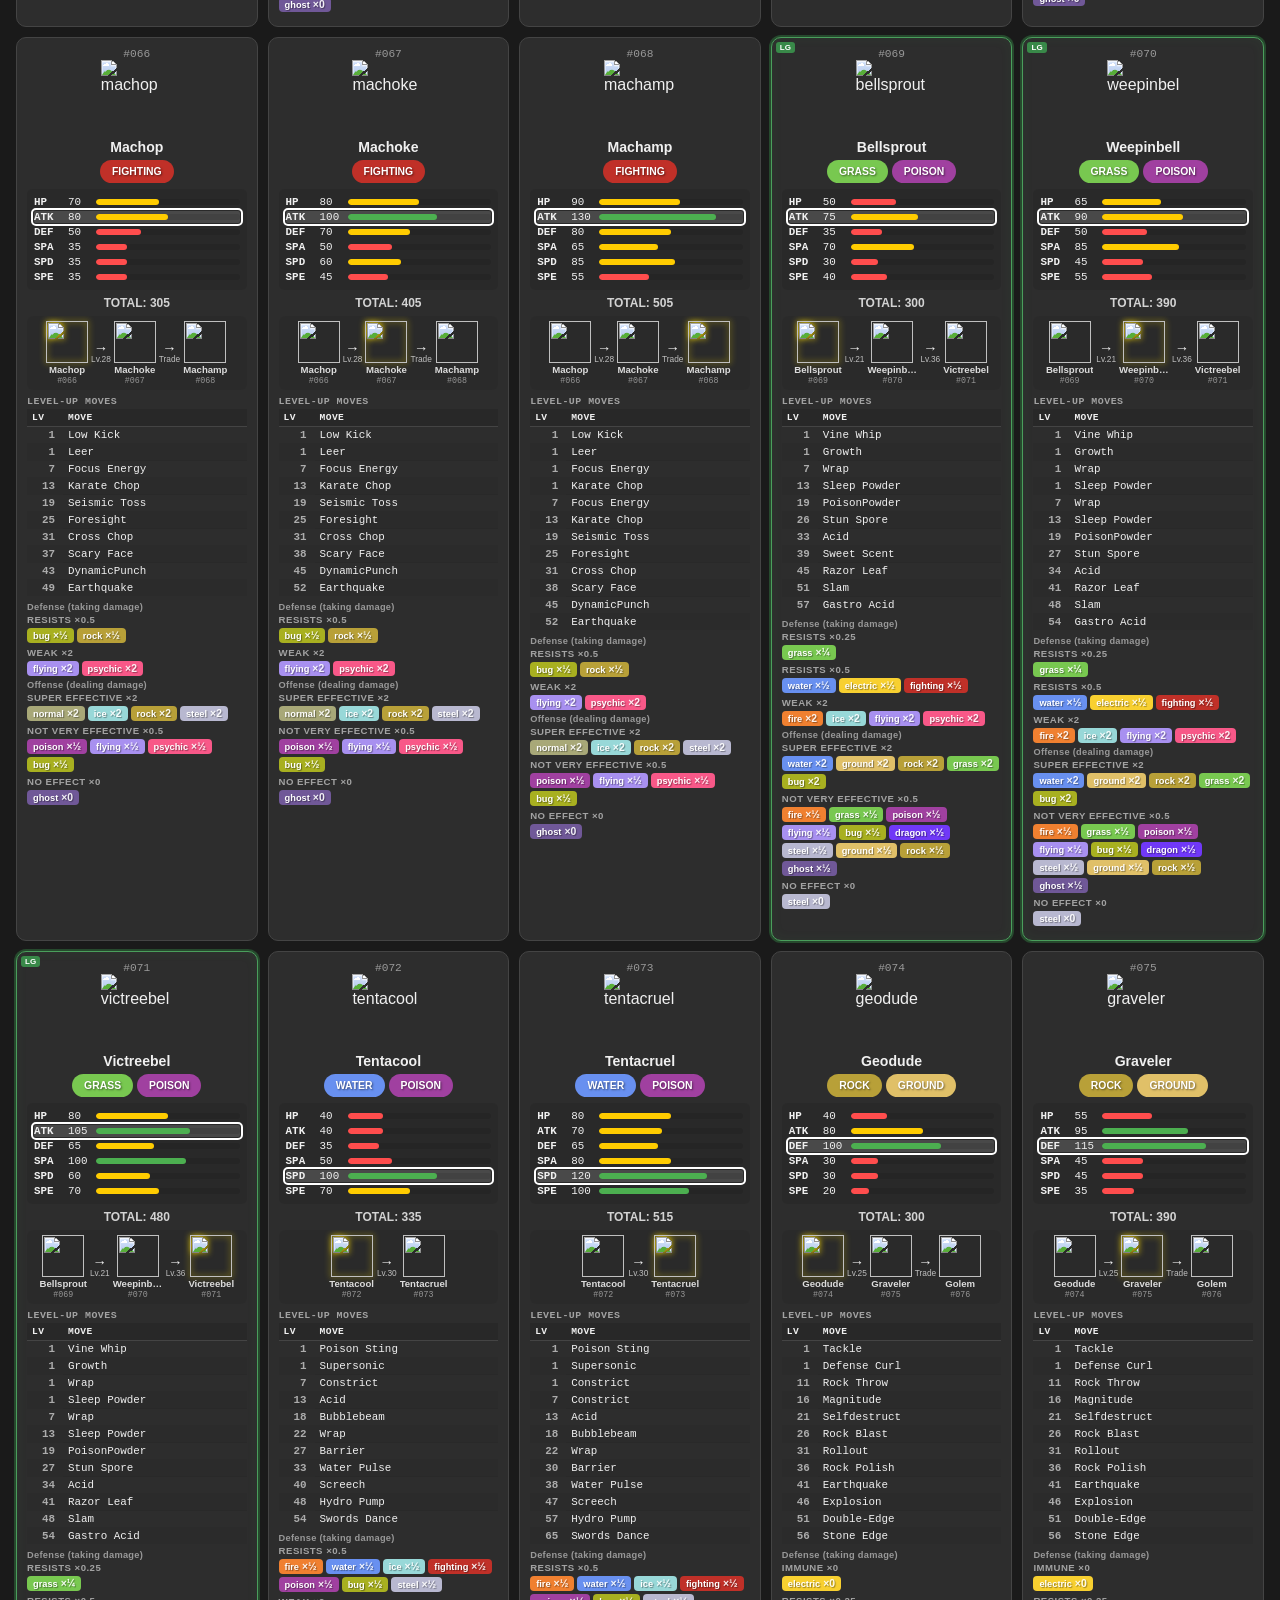
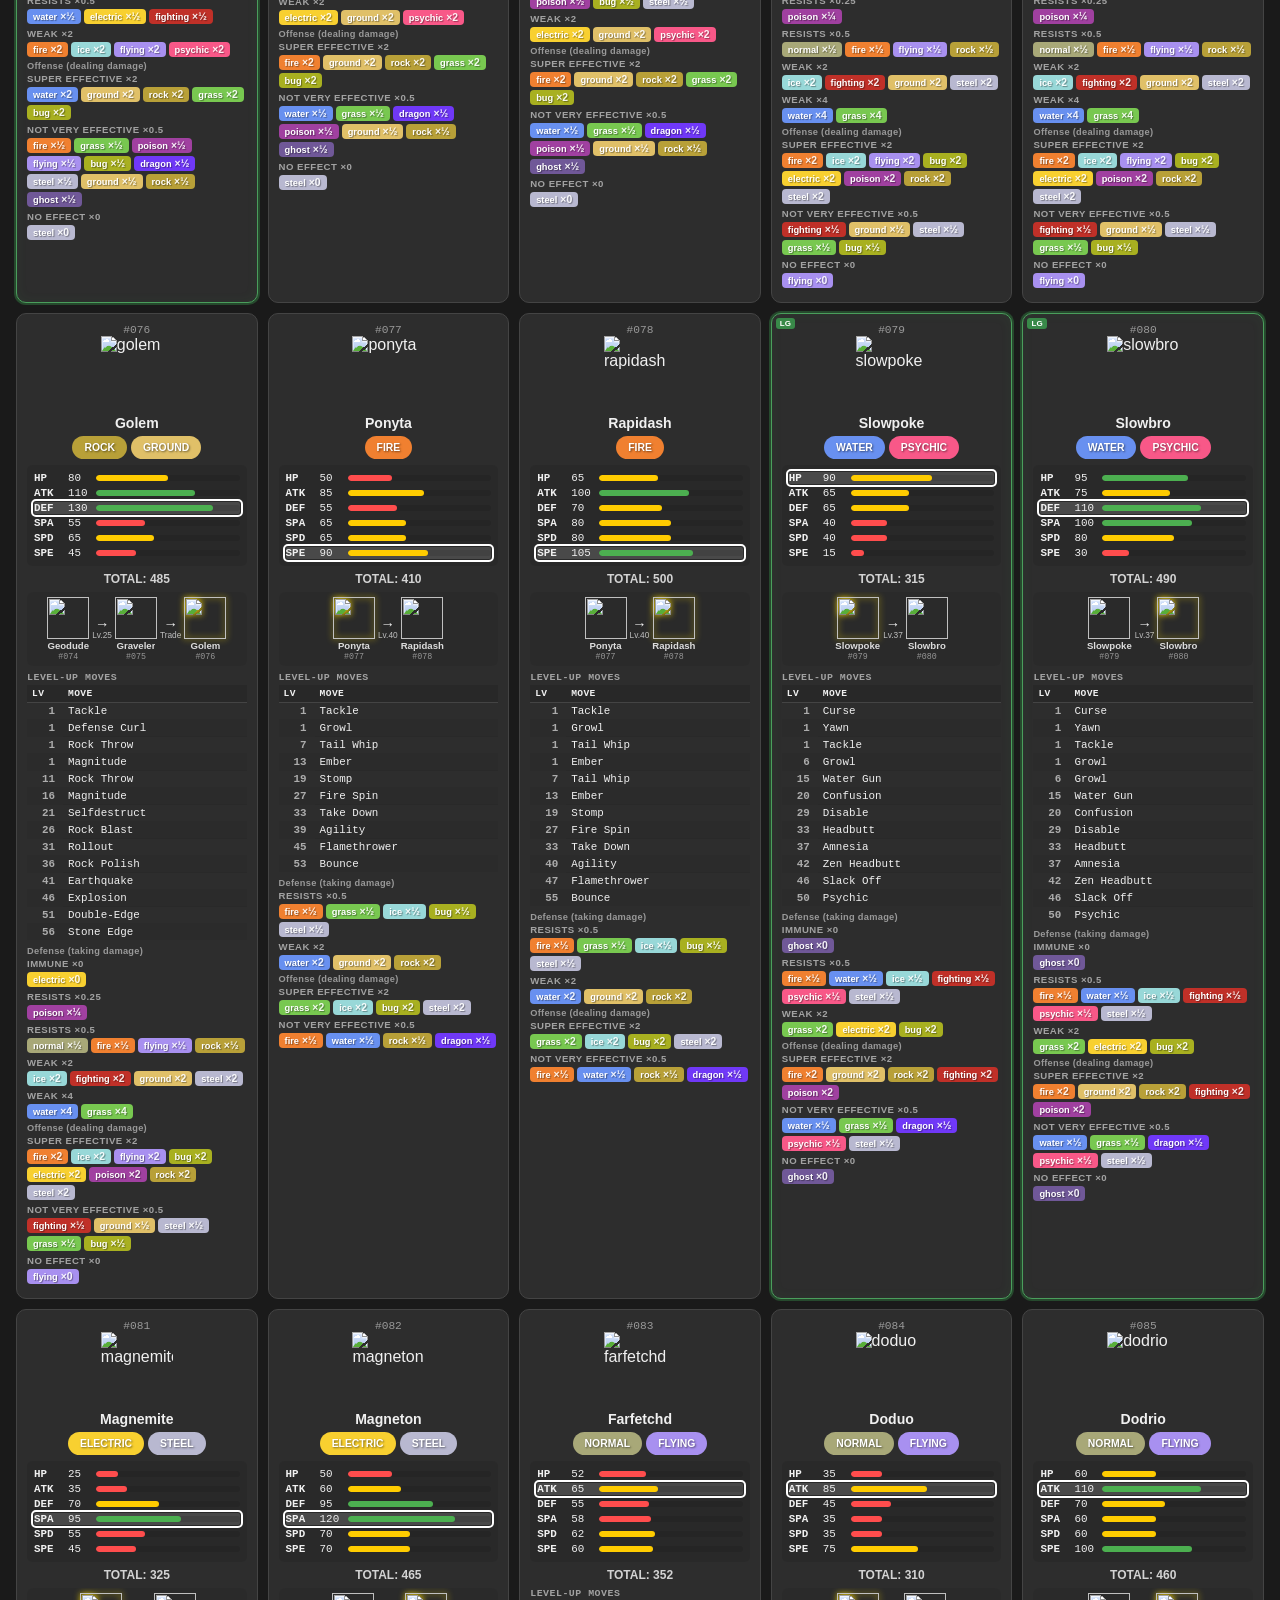
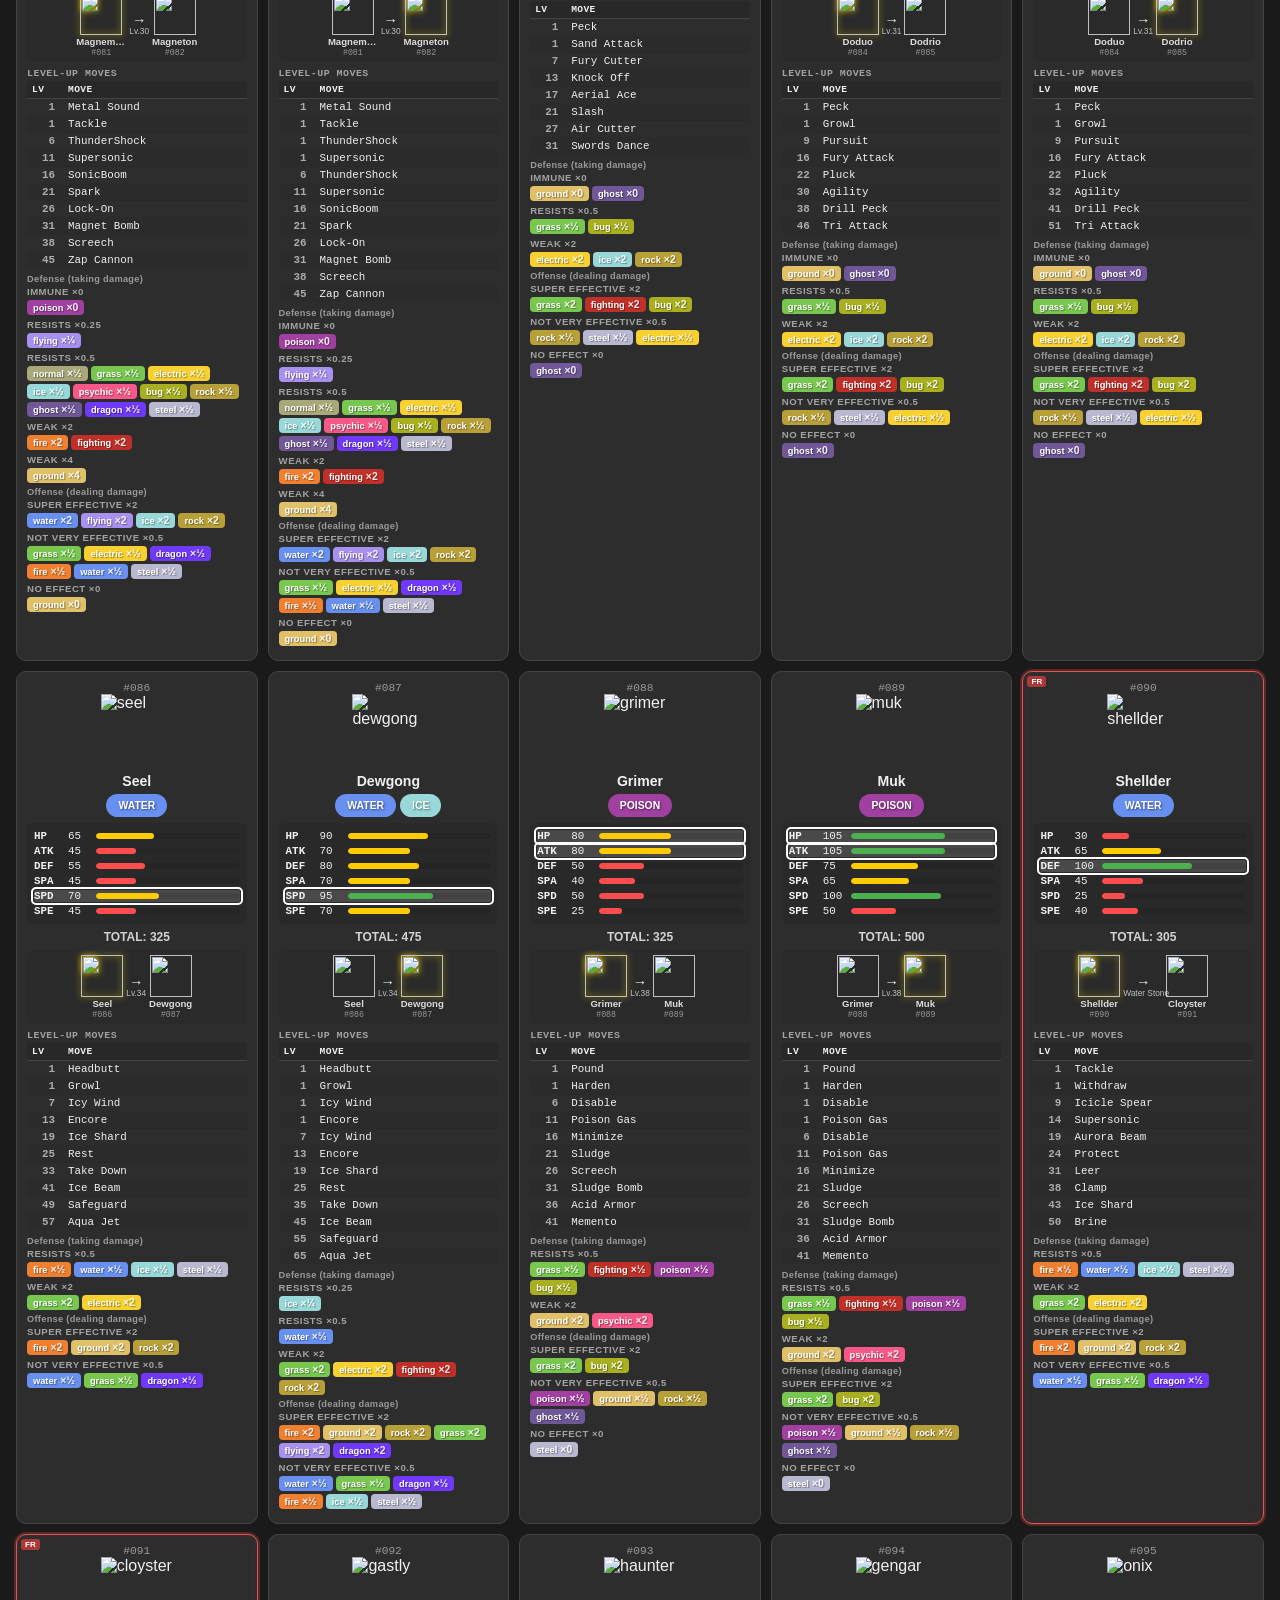
==== commit 790c8592: "style updates" ====
--- a/index.html
+++ b/index.html
@@ -14,33 +14,142 @@
     * { box-sizing: border-box; }
     body { font-family: "Segoe UI", sans-serif; background: var(--bg); color: var(--text); padding: 12px; transition: background 0.3s, color 0.3s; margin: 0; overflow-x: hidden; }
     .header-row { display: flex; justify-content: space-between; align-items: center; margin-bottom: 12px; }
-    .drawer-overlay { display: none; position: fixed; inset: 0; background: rgba(0,0,0,0.5); z-index: 200; }
+    /* ── OVERLAY ── */
+    .drawer-overlay { display: none; position: fixed; inset: 0; background: rgba(0,0,0,0.45); z-index: 200; }
     .drawer-overlay.open { display: block; }
+
+    /* ── BOTTOM SHEET (desktop default) ── */
     .team-drawer {
-        position: fixed; top: 0; right: -100%; width: min(var(--drawer-width), 100vw);
-        height: 100%; background: var(--bg); z-index: 201;
-        transition: right 0.35s cubic-bezier(.4,0,.2,1);
+        position: fixed; left: 0; right: 0; bottom: -100%;
+        max-height: 55vh; min-height: 220px;
+        background: var(--bg); z-index: 201;
+        transition: bottom 0.35s cubic-bezier(.4,0,.2,1);
         display: flex; flex-direction: column;
-        box-shadow: -4px 0 24px rgba(0,0,0,0.35);
-    }
-    .team-drawer.open { right: 0; }
-    .drawer-header { display: flex; justify-content: space-between; align-items: center; padding: 14px 16px; border-bottom: 2px solid var(--border); background: var(--pk-blue); color: white; flex-shrink: 0; }
-    .drawer-header h2 { margin: 0; font-size: 1rem; }
-    .drawer-body { flex: 1; overflow-y: auto; padding: 12px; }
-    .drawer-footer { padding: 10px 12px; border-top: 2px solid var(--border); flex-shrink: 0; }
-    .team-container { background: rgba(0,0,0,0.05); padding: 10px; border-radius: 12px; margin-bottom: 12px; border: 2px solid var(--border); }
-    .team-label-row { display: flex; justify-content: space-between; align-items: center; margin-bottom: 8px; }
-    .team-name-input { background: transparent; border: none; border-bottom: 1px solid var(--border); color: var(--text); font-weight: bold; font-size: 0.9rem; width: 170px; outline: none; padding: 2px 4px; }
-    .team-slots { display: grid; grid-template-columns: repeat(2, 1fr); gap: 8px; }
-    .slot { background: rgba(0,0,0,0.05); border: 2px dashed var(--border); border-radius: 10px; display: flex; align-items: center; justify-content: center; cursor: pointer; position: relative; overflow: hidden; transition: border-color 0.2s, background 0.2s; min-height: 80px; }
+        box-shadow: 0 -4px 24px rgba(0,0,0,0.35);
+        border-radius: 16px 16px 0 0;
+    }
+    .team-drawer.open { bottom: 0; }
+
+    /* Header bar with pokeball + title + show toggles + close */
+    .drawer-header {
+        display: flex; align-items: center; gap: 10px;
+        padding: 10px 14px; border-bottom: 2px solid var(--border);
+        background: var(--pk-blue); color: white; flex-shrink: 0;
+        border-radius: 16px 16px 0 0;
+        flex-wrap: wrap;
+    }
+    .drawer-header-left { display: flex; align-items: center; gap: 8px; flex-shrink: 0; }
+    .drawer-header-left h2 { margin: 0; font-size: 0.95rem; white-space: nowrap; }
+    .drawer-pokeball { width: 22px; height: 22px; image-rendering: pixelated; vertical-align: middle; }
+
+    /* Show toggles inside drawer header */
+    .drawer-show-row { display: flex; gap: 4px; flex-wrap: wrap; flex: 1; justify-content: center; }
+    .drawer-show-btn {
+        padding: 3px 8px; border-radius: 5px; border: 1px solid rgba(255,255,255,0.4);
+        background: rgba(255,255,255,0.15); color: white; cursor: pointer;
+        font-weight: bold; font-size: 0.65rem; white-space: nowrap;
+        transition: 0.15s; -webkit-tap-highlight-color: transparent;
+    }
+    .drawer-show-btn.dsb-active { background: #27ae60; border-color: #27ae60; }
+    .drawer-close-btn { background: none; border: none; color: white; font-size: 1.2rem; cursor: pointer; line-height: 1; flex-shrink: 0; }
+
+    /* Scrollable body */
+    .drawer-body { flex: 1; overflow-y: auto; padding: 8px 10px; }
+
+    /* Footer */
+    .drawer-footer { padding: 6px 10px; border-top: 1px solid var(--border); flex-shrink: 0; }
+
+    /* ── TEAM CONTAINER ── */
+    .team-container {
+        background: rgba(0,0,0,0.05); padding: 6px 8px;
+        border-radius: 10px; margin-bottom: 8px; border: 1px solid var(--border);
+    }
+    .team-label-row { display: flex; justify-content: space-between; align-items: center; margin-bottom: 6px; }
+    .team-name-input { background: transparent; border: none; border-bottom: 1px solid var(--border); color: var(--text); font-weight: bold; font-size: 0.85rem; width: 160px; outline: none; padding: 2px 4px; }
+
+    /* Horizontal 1-row layout for desktop bottom sheet */
+    .team-slots {
+        display: flex; flex-direction: row; gap: 6px;
+        overflow-x: auto; overflow-y: hidden;
+        padding-bottom: 4px; /* space for scrollbar */
+    }
+    .team-slots::-webkit-scrollbar { height: 3px; }
+    .team-slots::-webkit-scrollbar-thumb { background: var(--border); border-radius: 3px; }
+
+    /* Each slot is a fixed-width mini card column */
+    .slot {
+        flex: 0 0 160px; /* fixed width, no grow/shrink */
+        background: rgba(0,0,0,0.05); border: 2px dashed var(--border);
+        border-radius: 8px; display: flex; align-items: flex-start; justify-content: center;
+        cursor: pointer; position: relative; overflow: visible;
+        transition: border-color 0.2s, background 0.2s;
+        min-height: 50px;
+    }
+    .slot.empty-slot { align-items: center; min-height: 100px; }
     .slot.empty-slot::after { content: "+"; font-size: 1.8rem; opacity: 0.2; pointer-events: none; }
     .slot.empty-slot:hover { border-color: var(--pk-blue); background: rgba(59,76,202,0.08); }
-    .slot .card { width: 100%; margin: 0; border: none; border-radius: 8px; cursor: default; padding: 8px; }
+
+    /* Cards inside slots inherit full width and lose outer border */
+    .slot .card {
+        width: 100%; margin: 0; border: none !important; box-shadow: none !important;
+        border-radius: 6px; cursor: default; padding: 6px;
+        font-size: 0.8em; /* scale text slightly */
+    }
     .slot .card:active { transform: none; }
-    .slot-remove-btn { position: absolute; top: 4px; right: 4px; z-index: 10; background: var(--pk-red); color: white; border: none; border-radius: 50%; width: 18px; height: 18px; font-size: 0.7rem; cursor: pointer; display: flex; align-items: center; justify-content: center; padding: 0; line-height: 1; }
-    .fab-team { position: fixed; bottom: 20px; right: 20px; z-index: 150; background: var(--pk-blue); color: var(--pk-yellow); border: 3px solid var(--pk-yellow); border-radius: 50px; padding: 10px 18px; font-weight: bold; font-size: 0.9rem; cursor: pointer; box-shadow: 0 4px 15px rgba(59,76,202,0.5); display: flex; align-items: center; gap: 8px; -webkit-tap-highlight-color: transparent; user-select: none; transition: transform 0.15s; }
+    .slot .card img { width: 56px; height: 56px; }
+    .slot .card .card-name { font-size: 0.78rem; }
+    .slot .card .type-pill { font-size: 0.55rem; padding: 2px 6px; }
+    .slot .card .stat-label { width: 24px; font-size: 0.62rem; }
+    .slot .card .stats-box { font-size: 0.62rem; padding: 5px; }
+    .slot .card .card-total { font-size: 0.68rem; }
+    .slot .card .evo-node img { width: 30px; height: 30px; }
+    .slot .card .evo-name { font-size: 0.48rem; max-width: 36px; }
+    .slot .card .evo-num { font-size: 0.4rem; }
+    .slot .card .evo-arrow-label { font-size: 0.4rem; }
+    .slot .card .moves-table { font-size: 0.58rem; }
+    .slot .card .tc-pill { font-size: 0.5rem; padding: 1px 4px; }
+    .slot .card .typechart-label { font-size: 0.5rem; }
+    .slot .card .tc-section-head { font-size: 0.5rem; }
+
+    /* Remove btn stays top-right */
+    .slot-remove-btn {
+        position: absolute; top: 3px; right: 3px; z-index: 10;
+        background: var(--pk-red); color: white; border: none; border-radius: 50%;
+        width: 16px; height: 16px; font-size: 0.65rem; cursor: pointer;
+        display: flex; align-items: center; justify-content: center; padding: 0; line-height: 1;
+    }
+
+    /* FAB */
+    .fab-team {
+        position: fixed; bottom: 20px; right: 20px; z-index: 150;
+        background: var(--pk-blue); color: var(--pk-yellow);
+        border: 3px solid var(--pk-yellow); border-radius: 50px;
+        padding: 8px 16px; font-weight: bold; font-size: 0.9rem;
+        cursor: pointer; box-shadow: 0 4px 15px rgba(59,76,202,0.5);
+        display: flex; align-items: center; gap: 6px;
+        -webkit-tap-highlight-color: transparent; user-select: none; transition: transform 0.15s;
+    }
     .fab-team:active { transform: scale(0.95); }
+    .fab-pokeball { width: 20px; height: 20px; image-rendering: pixelated; }
     .fab-badge { background: var(--pk-red); color: white; border-radius: 10px; padding: 1px 7px; font-size: 0.7rem; min-width: 20px; text-align: center; }
+
+    /* ── MOBILE: right-side drawer ── */
+    @media (max-width: 768px) {
+        .team-drawer {
+            top: 0; bottom: unset; left: unset; right: -100%; width: min(340px, 100vw);
+            max-height: 100vh; height: 100%;
+            border-radius: 0; transition: right 0.35s cubic-bezier(.4,0,.2,1);
+            box-shadow: -4px 0 24px rgba(0,0,0,0.35);
+        }
+        .team-drawer.open { bottom: unset; right: 0; }
+        .drawer-header { border-radius: 0; }
+        /* Mobile slots stack vertically, fixed width to fit drawer */
+        .team-slots { flex-direction: column; overflow-x: hidden; overflow-y: visible; }
+        .slot { flex: none; width: 100%; min-height: 80px; }
+        .slot.empty-slot { min-height: 70px; }
+        .slot .card { font-size: 1em; }
+        .slot .card img { width: 64px; height: 64px; }
+    }
     .controls { background: var(--card-bg); padding: 12px; border-radius: 12px; margin-bottom: 12px; position: sticky; top: 0; z-index: 100; border: 1px solid var(--border); box-shadow: 0 4px 10px rgba(0,0,0,0.1); }
     .filter-row { display: flex; align-items: center; gap: 6px; flex-wrap: wrap; margin-bottom: 8px; }
     .filter-row:last-child { margin-bottom: 0; }
@@ -121,7 +230,6 @@
     @media (max-width: 520px) {
         #main-list { grid-template-columns: repeat(auto-fill, minmax(200px, 1fr)); gap: 8px; }
         body { padding: 8px; }
-        :root { --drawer-width: 100vw; }
     }
     ::-webkit-scrollbar { width: 5px; }
     ::-webkit-scrollbar-thumb { background: var(--border); border-radius: 3px; }
@@ -146,8 +254,14 @@
 <div class="drawer-overlay" id="drawer-overlay" onclick="closeDrawer()"></div>
 <div class="team-drawer" id="team-drawer">
     <div class="drawer-header">
-        <h2>&#127942; My Teams</h2>
-        <button onclick="closeDrawer()" style="background:none;border:none;color:white;font-size:1.3rem;cursor:pointer;line-height:1">&#10005;</button>
+        <div class="drawer-header-left">
+            <img class="drawer-pokeball" src="https://raw.githubusercontent.com/PokeAPI/sprites/master/sprites/items/poke-ball.png" alt="pokeball">
+            <h2>My Teams</h2>
+        </div>
+        <div class="drawer-show-row" id="drawer-show-row">
+            <!-- populated by JS to mirror the Show buttons -->
+        </div>
+        <button class="drawer-close-btn" onclick="closeDrawer()">&#10005;</button>
     </div>
     <div class="drawer-body" id="teams-list"></div>
     <div class="drawer-footer">
@@ -181,7 +295,7 @@
     </div>
 </div>
 <div id="main-list"></div>
-<button class="fab-team" onclick="openDrawer()">&#127942; Teams <span class="fab-badge" id="team-count">0</span></button>
+<button class="fab-team" onclick="openDrawer()"><img class="fab-pokeball" src="https://raw.githubusercontent.com/PokeAPI/sprites/master/sprites/items/poke-ball.png" alt="pokeball"> Teams <span class="fab-badge" id="team-count">0</span></button>
 <script>
 
 const typeColors = {
@@ -723,8 +837,31 @@
 
 function toggleDisplay(section) {
     displayToggles[section]=!displayToggles[section];
-    document.getElementById('toggle-'+section).classList.toggle('active',displayToggles[section]);
-    document.querySelectorAll('.section-'+section).forEach(el=>el.classList.toggle('hidden',!displayToggles[section]));
+    const active = displayToggles[section];
+    document.getElementById('toggle-'+section).classList.toggle('active', active);
+    document.querySelectorAll('.section-'+section).forEach(el=>el.classList.toggle('hidden',!active));
+    // Mirror into drawer show row
+    const dsb = document.querySelector('.drawer-show-btn[data-section="'+section+'"]');
+    if(dsb) dsb.classList.toggle('dsb-active', active);
+}
+
+function initDrawerShowRow() {
+    const row = document.getElementById('drawer-show-row');
+    if(!row) return;
+    const showDefs = [
+        {section:'stats', label:'&#128202; Stats'},
+        {section:'evo',   label:'&#128260; Evo'},
+        {section:'moves', label:'&#129354; Moves'},
+        {section:'typechart', label:'&#9889; Types'}
+    ];
+    showDefs.forEach(d => {
+        const b = document.createElement('button');
+        b.className = 'drawer-show-btn' + (displayToggles[d.section] ? ' dsb-active' : '');
+        b.dataset.section = d.section;
+        b.innerHTML = d.label;
+        b.onclick = () => toggleDisplay(d.section);
+        row.appendChild(b);
+    });
 }
 
 function addTeamRow(){teams.push({id:++teamIdCounter,name:'Team '+teamIdCounter,slots:[null,null,null,null,null,null]});renderTeams();}
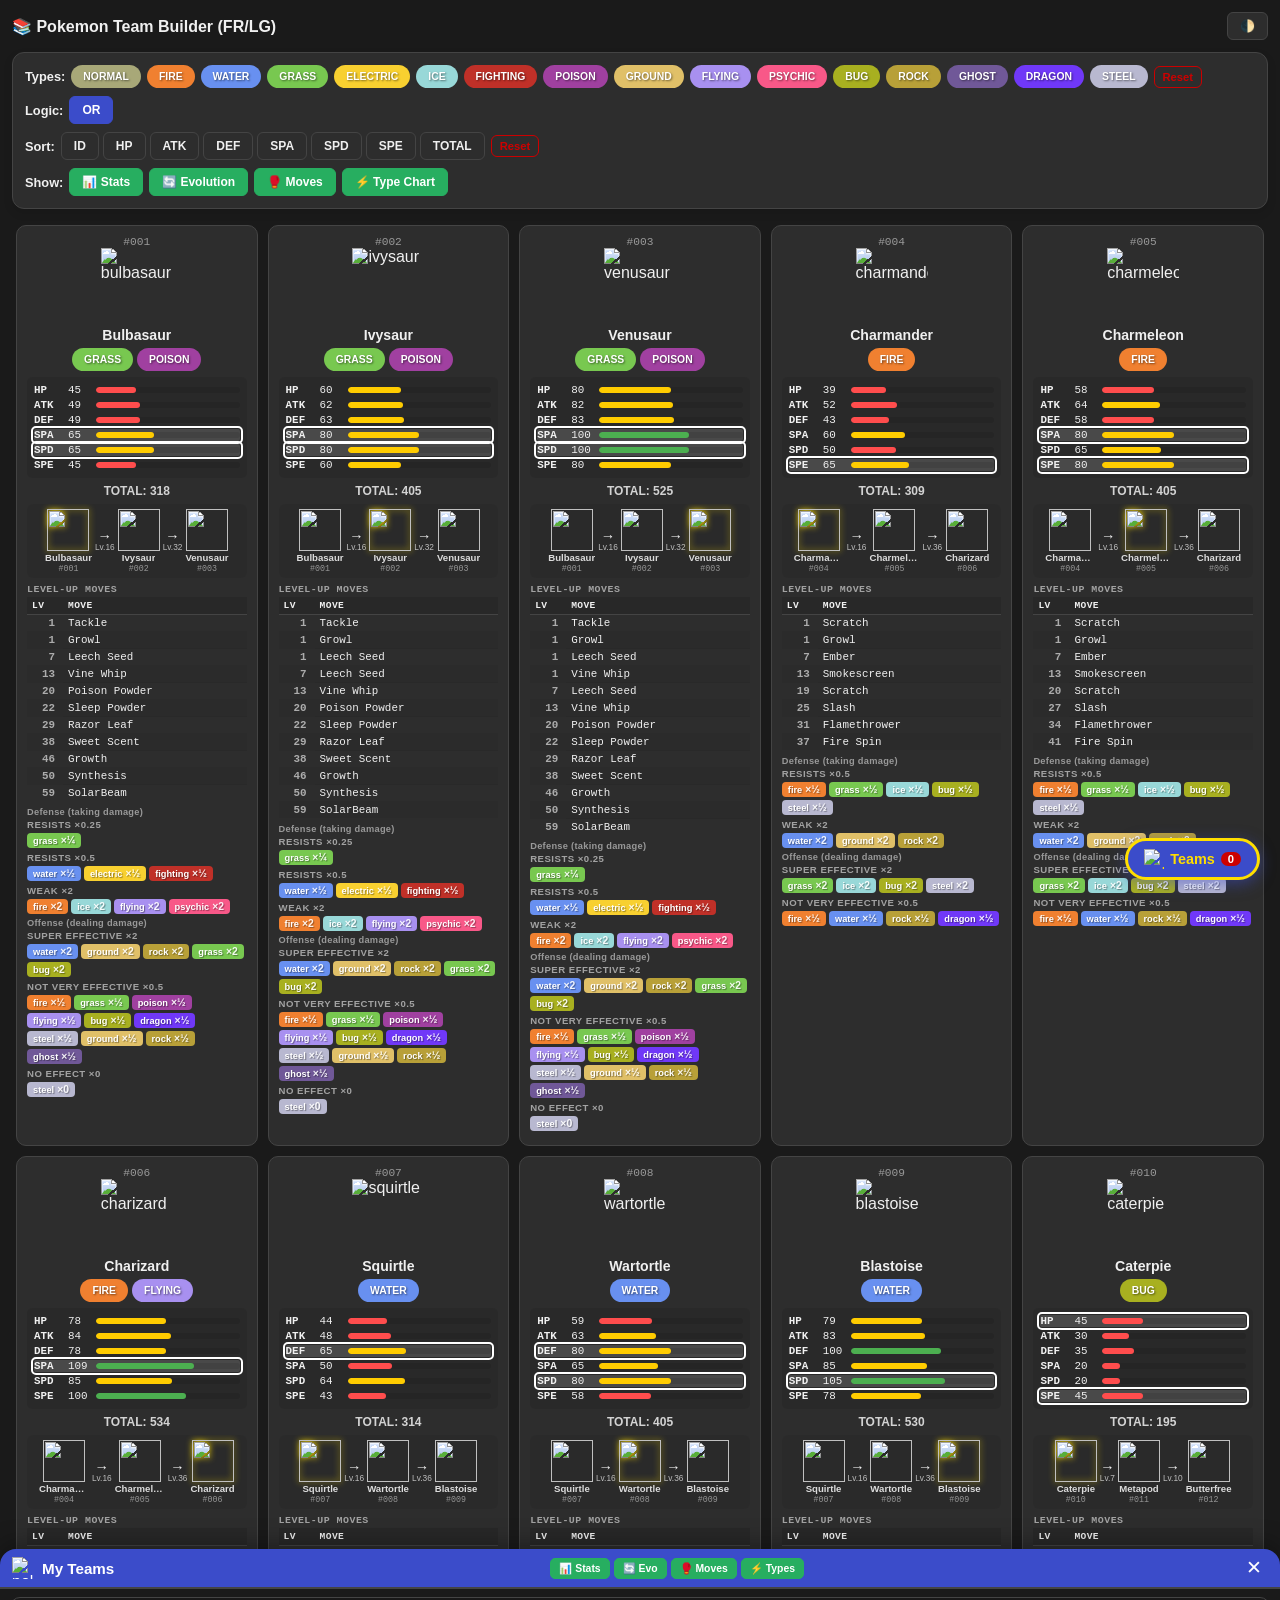
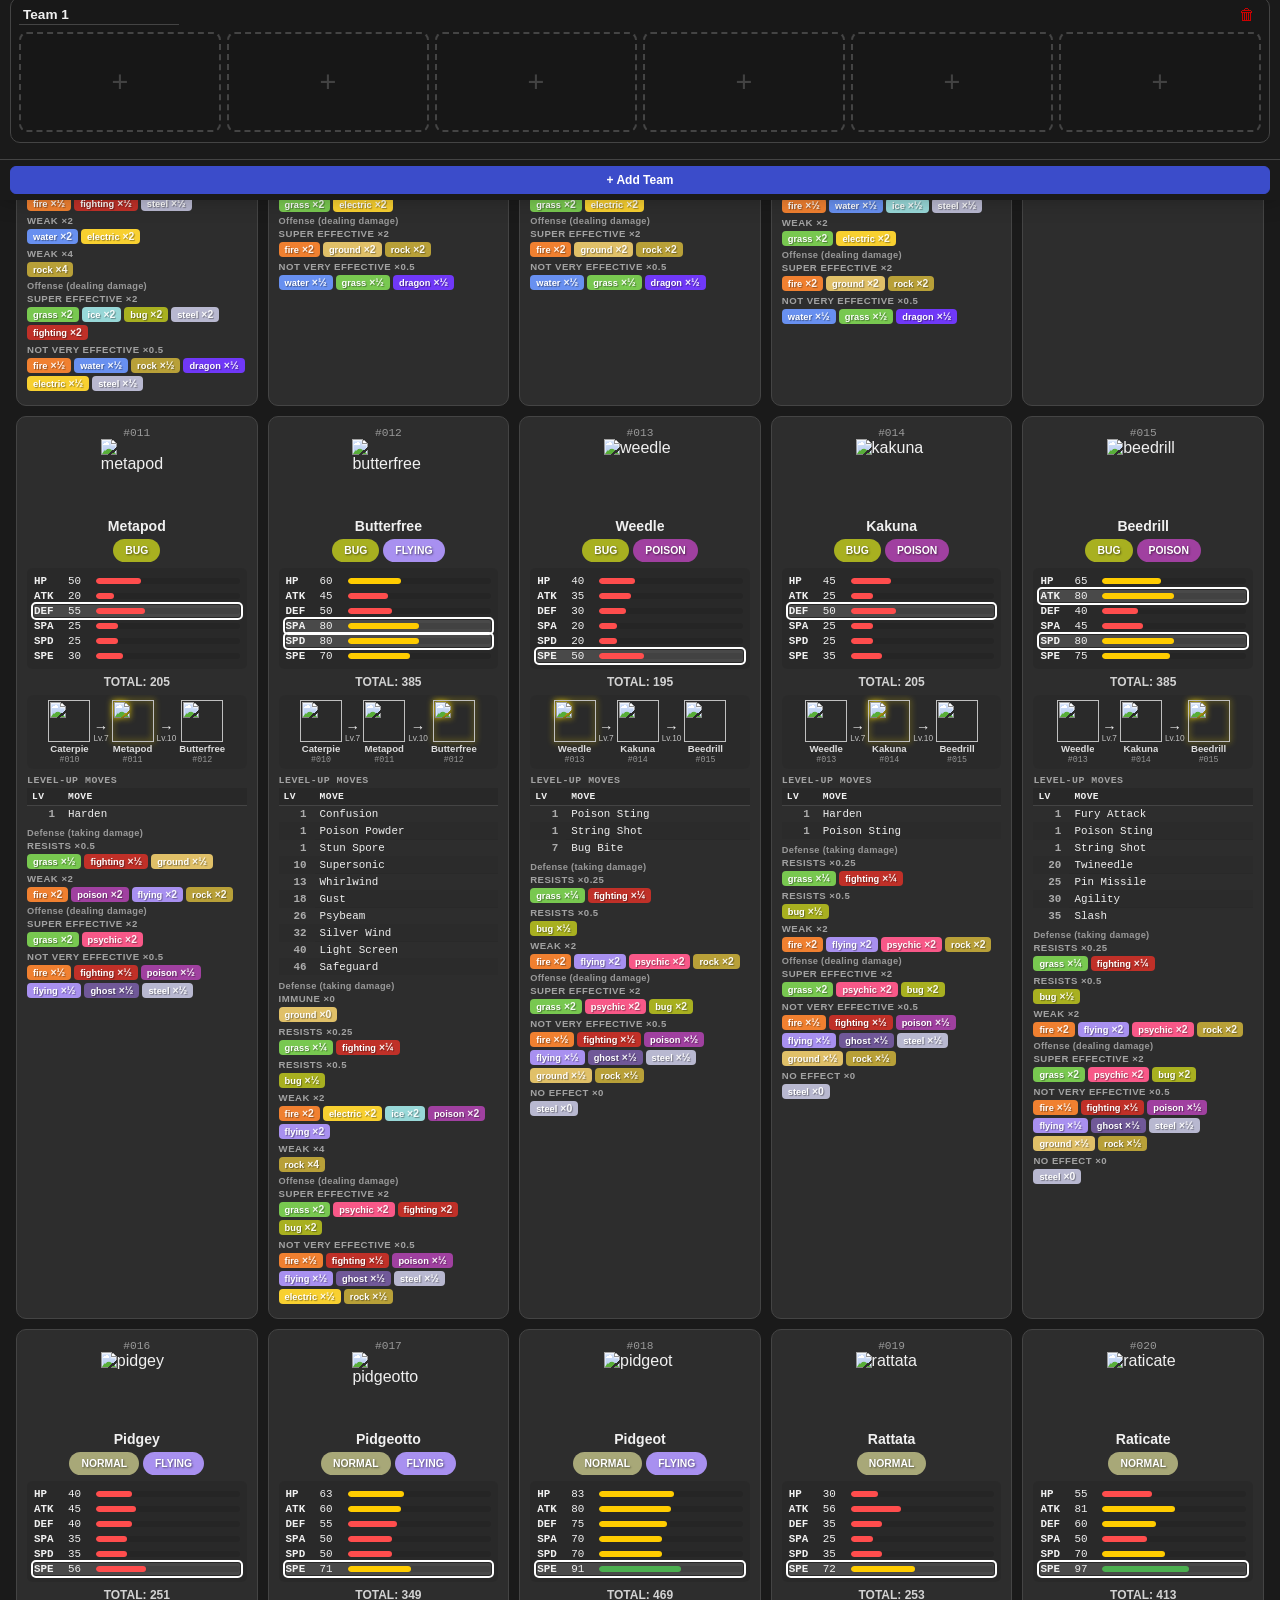
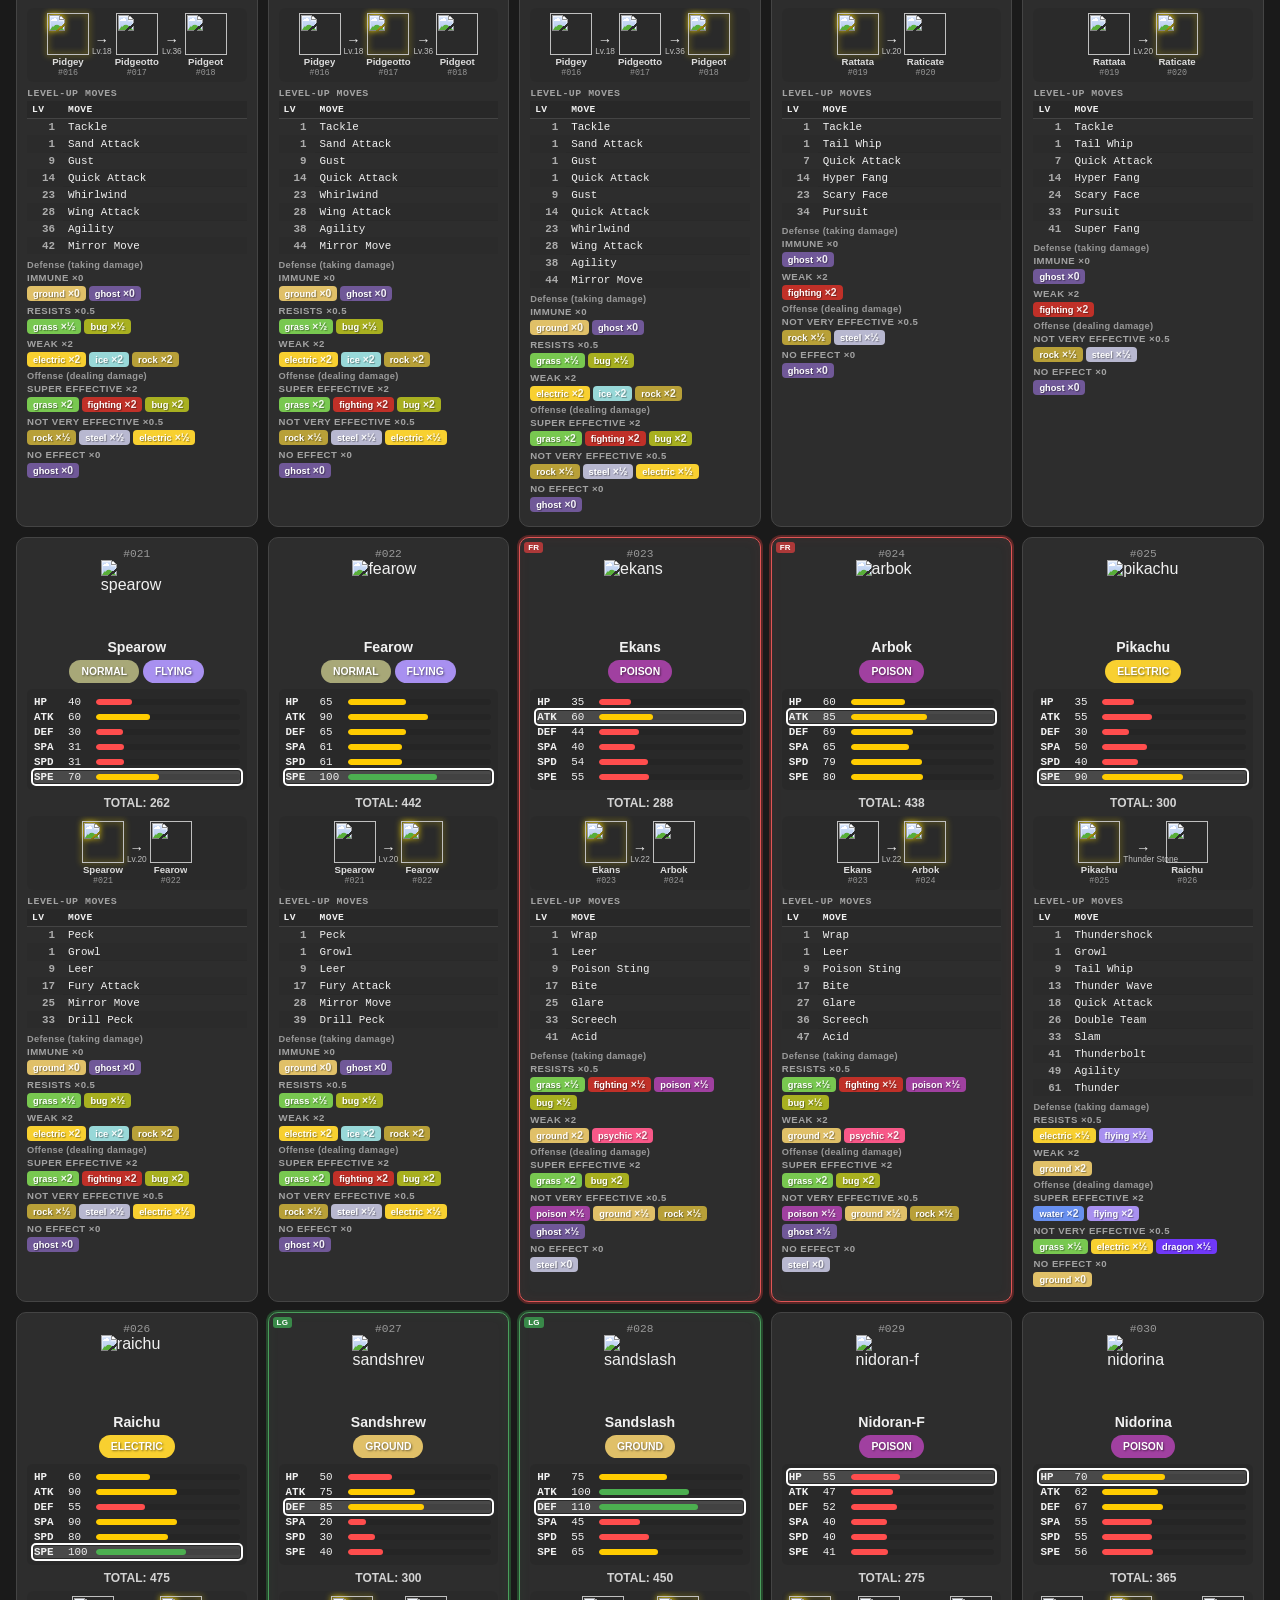
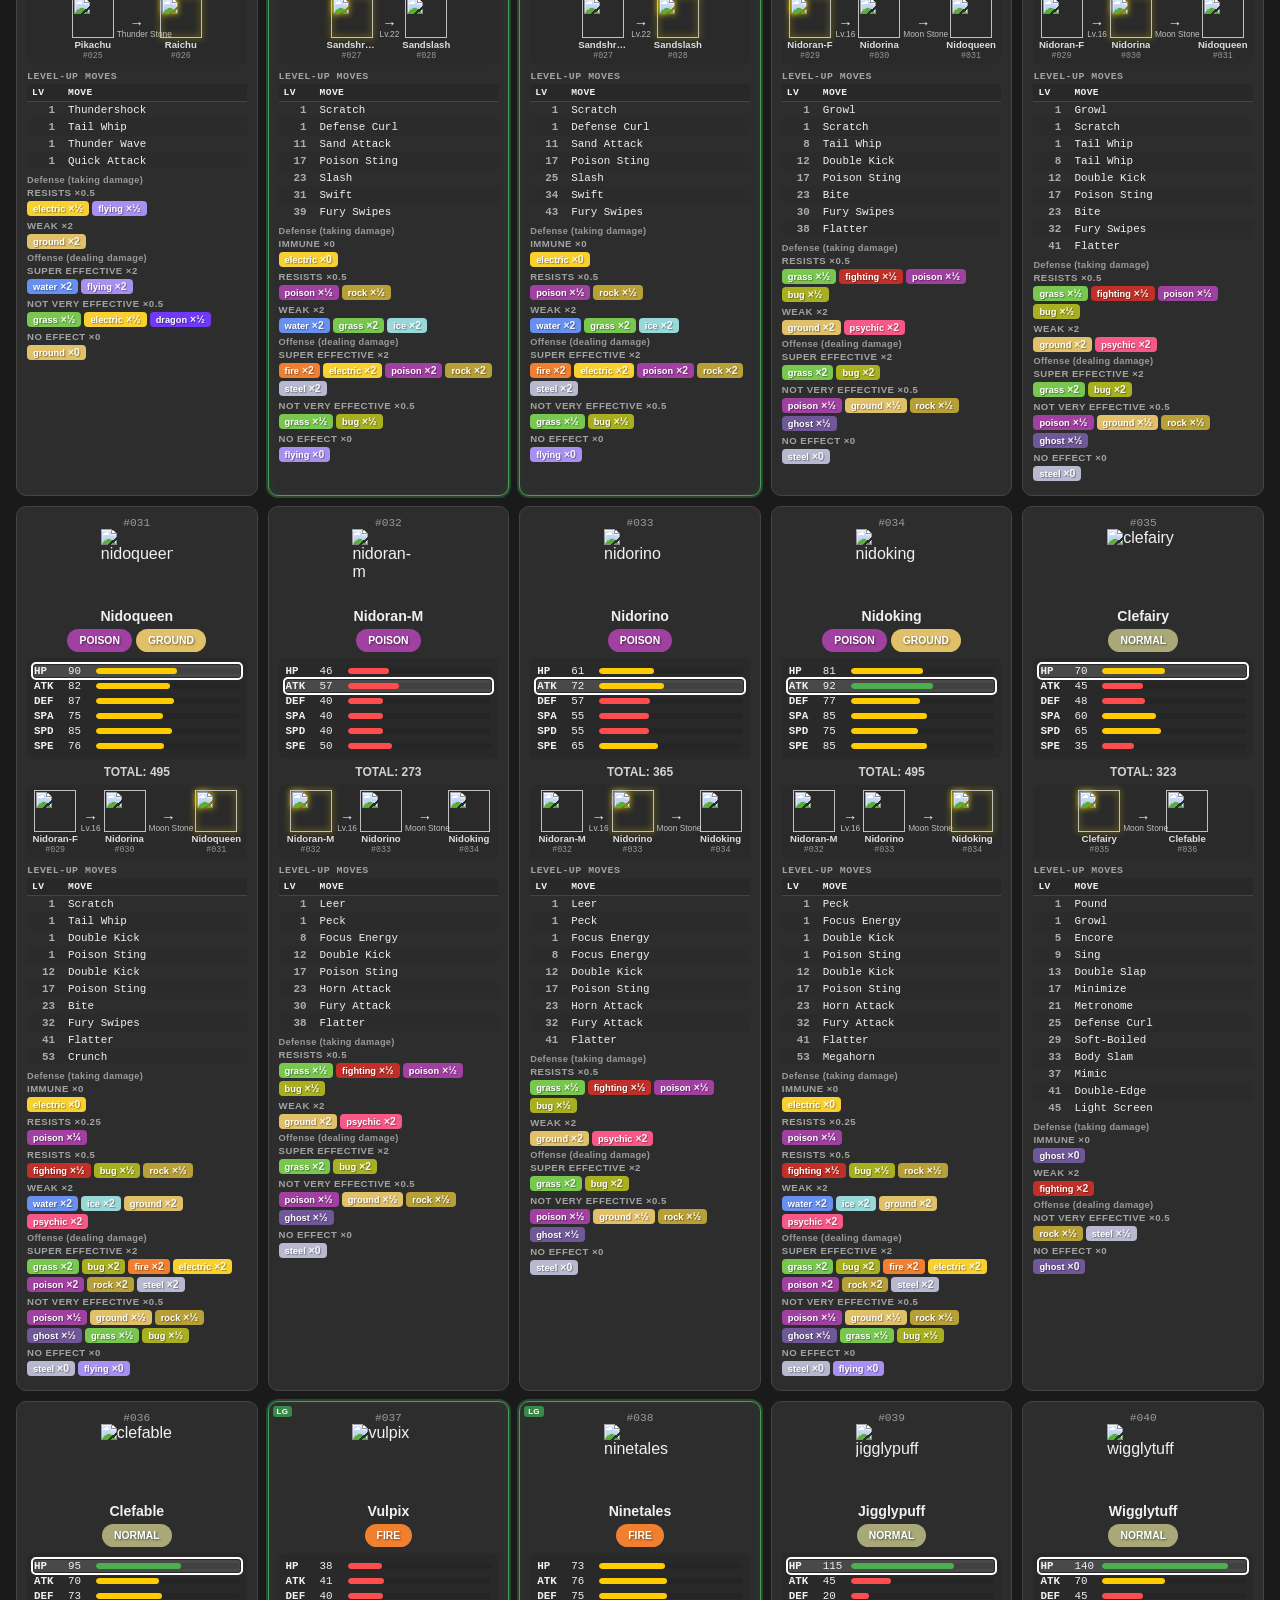
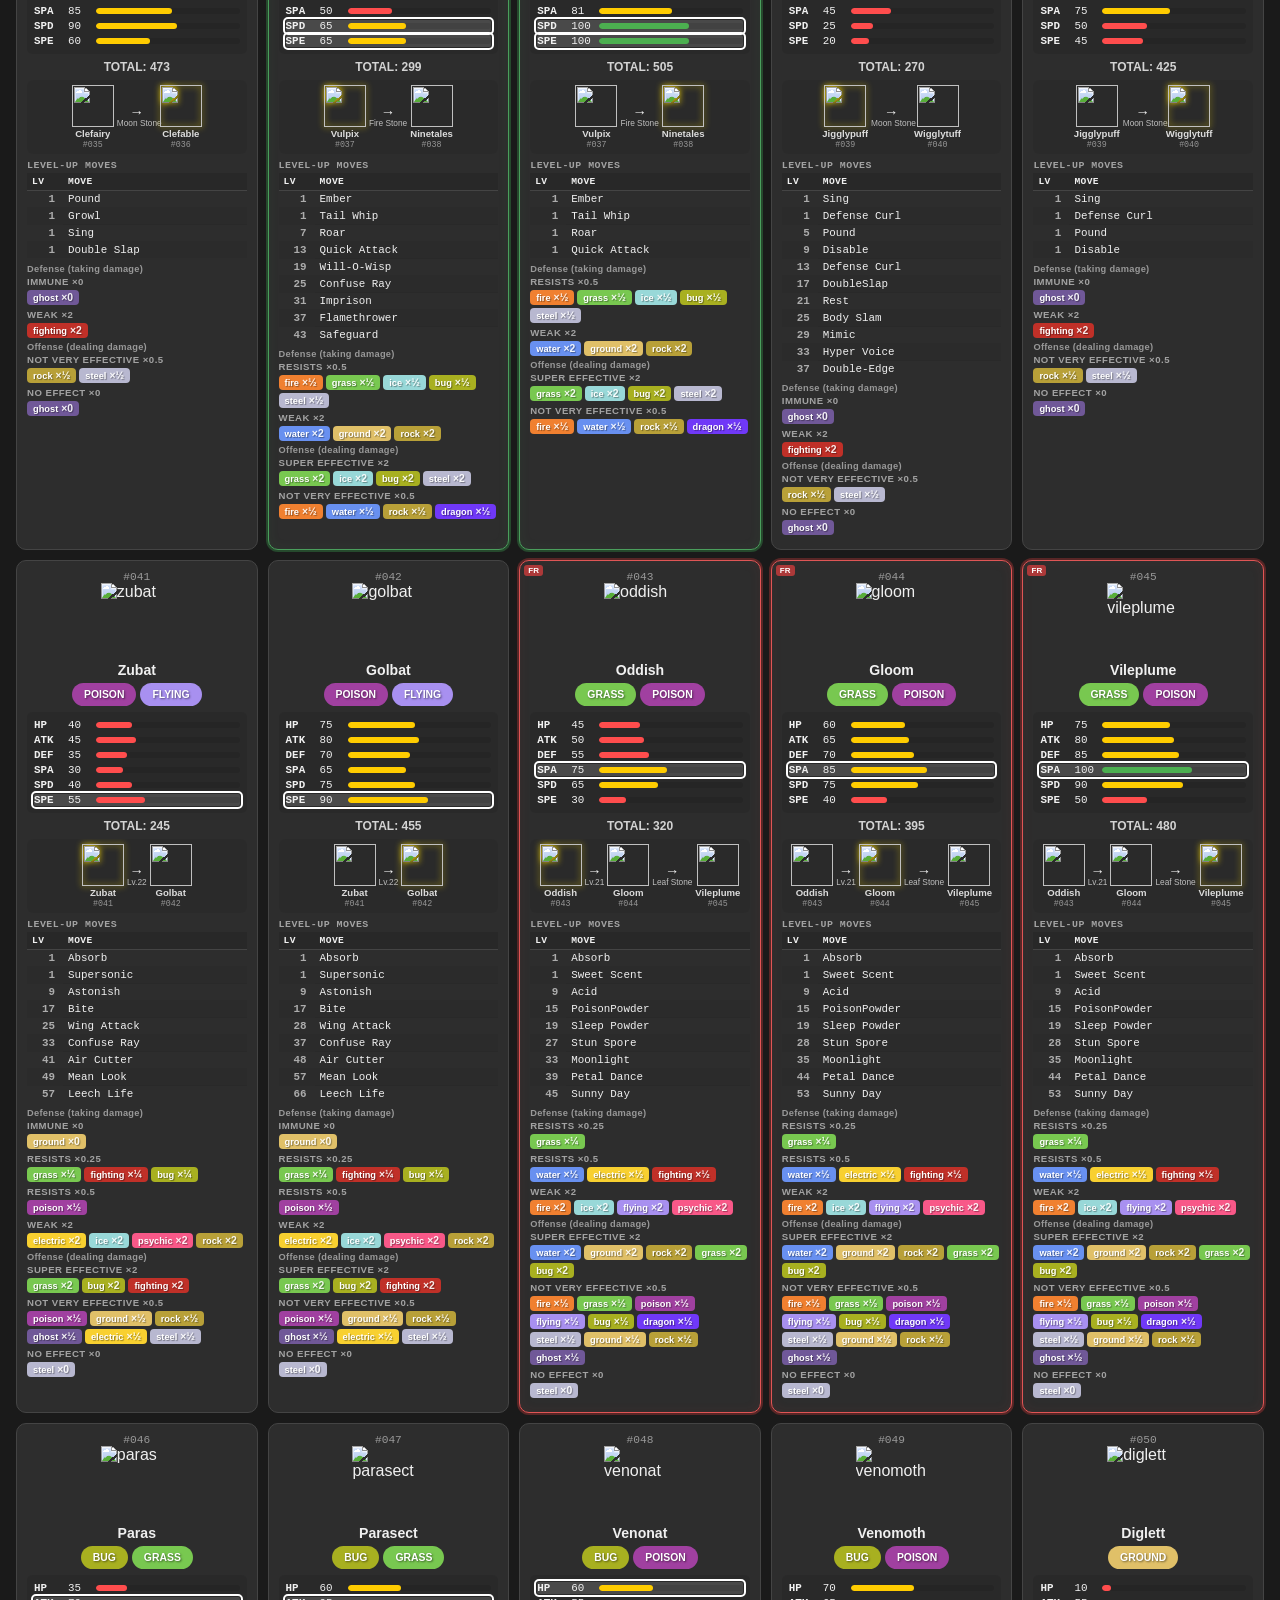
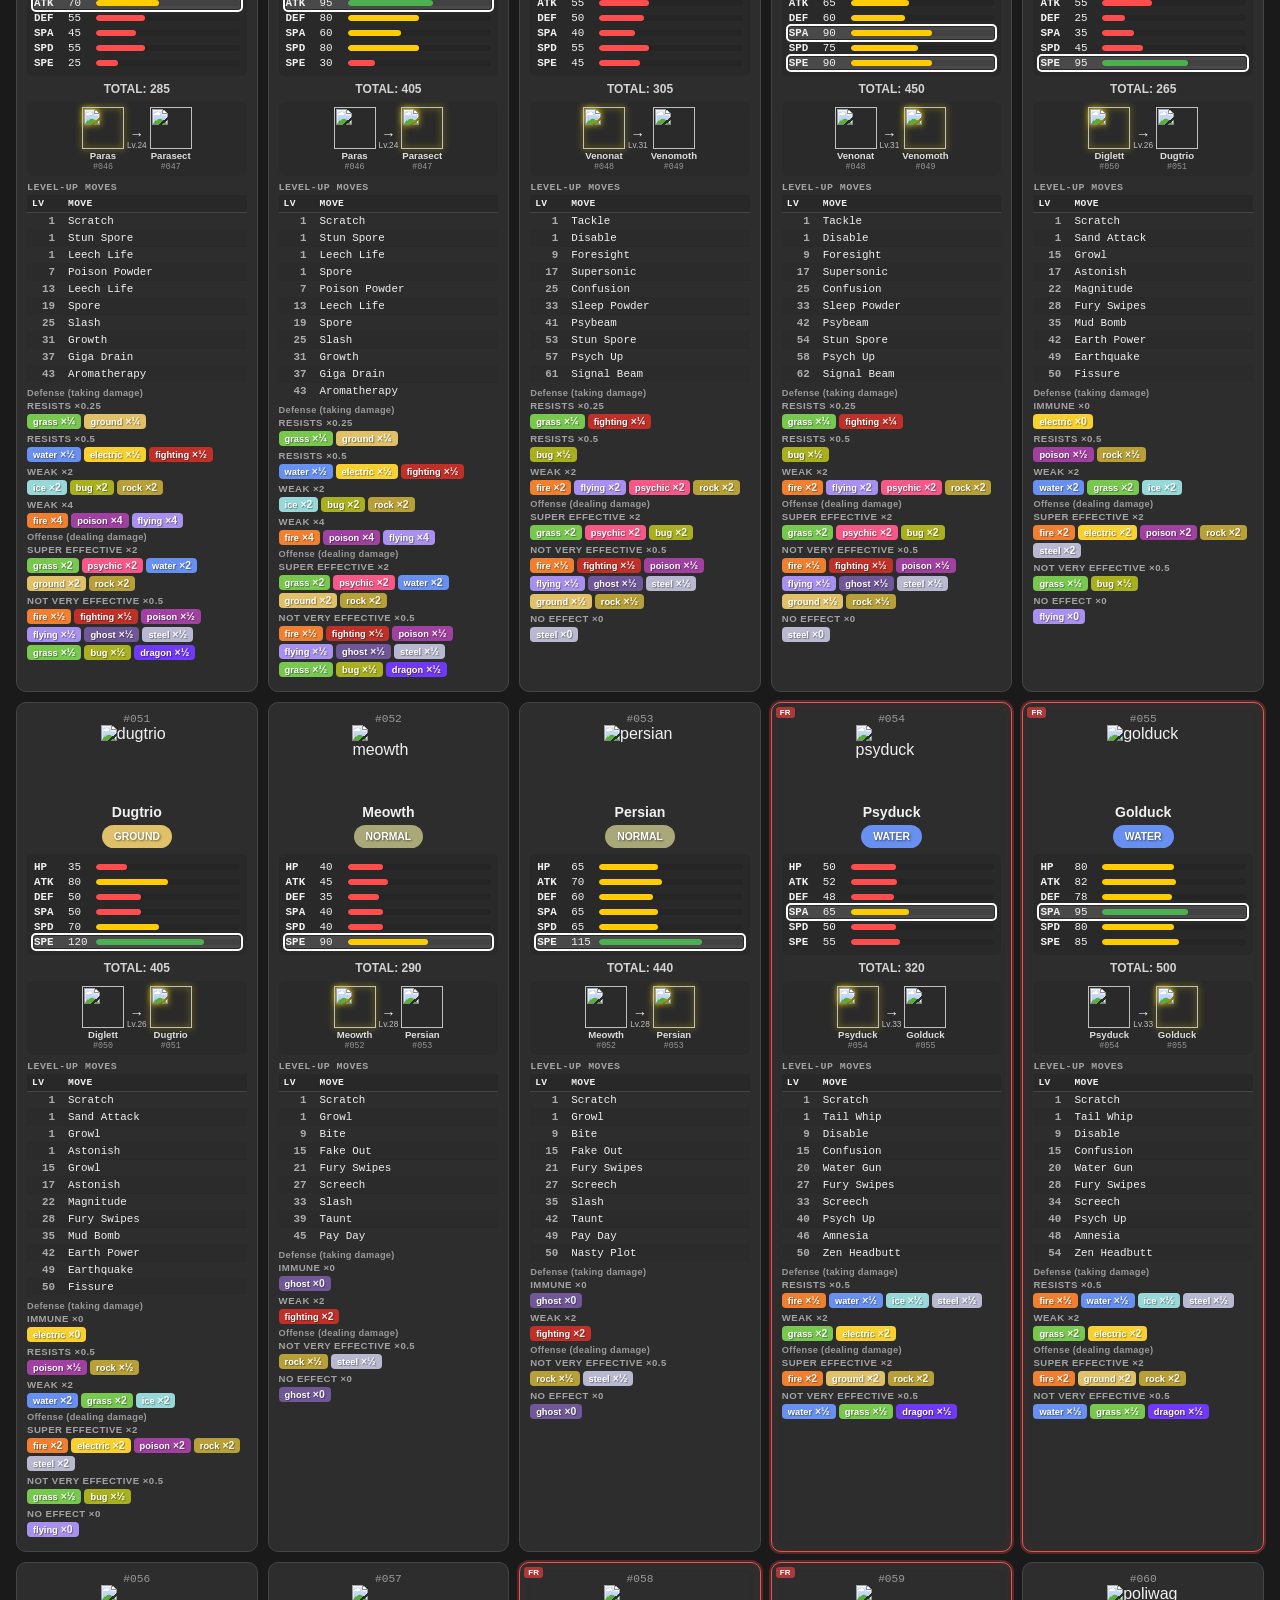
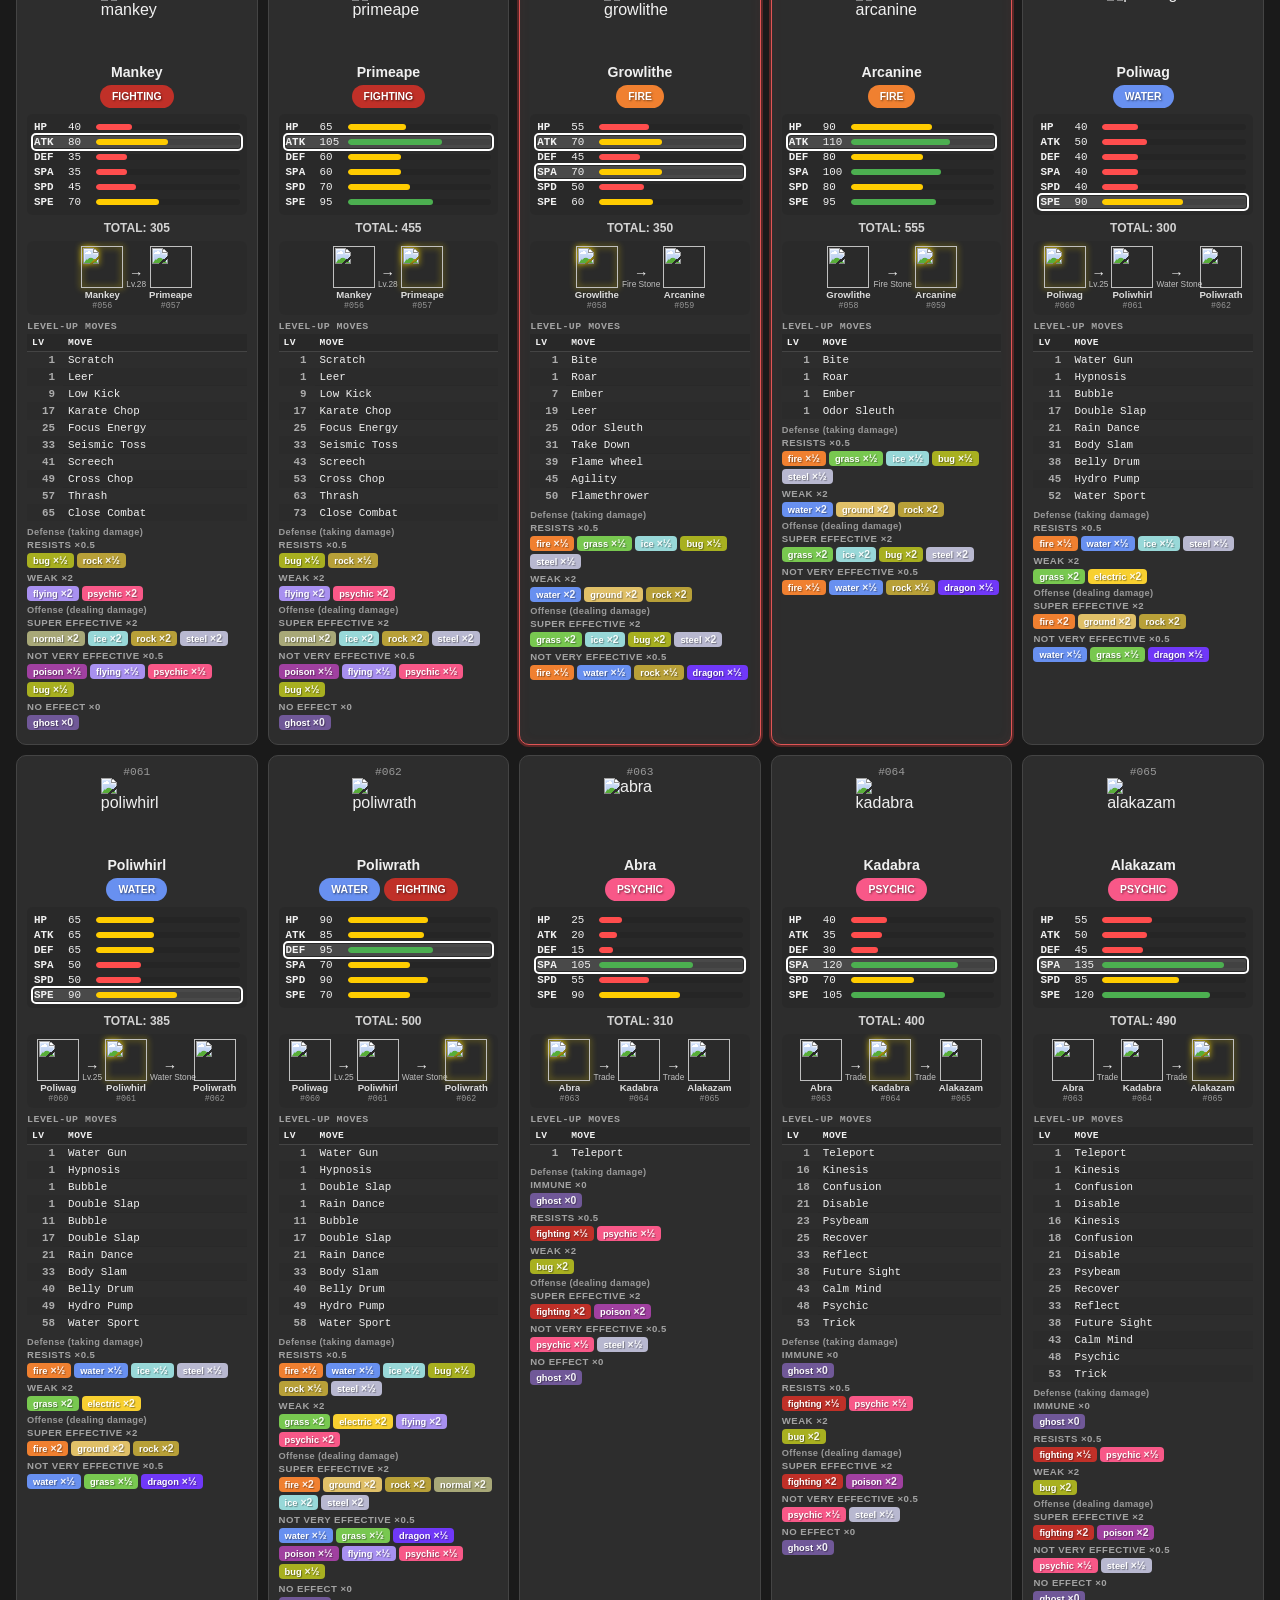
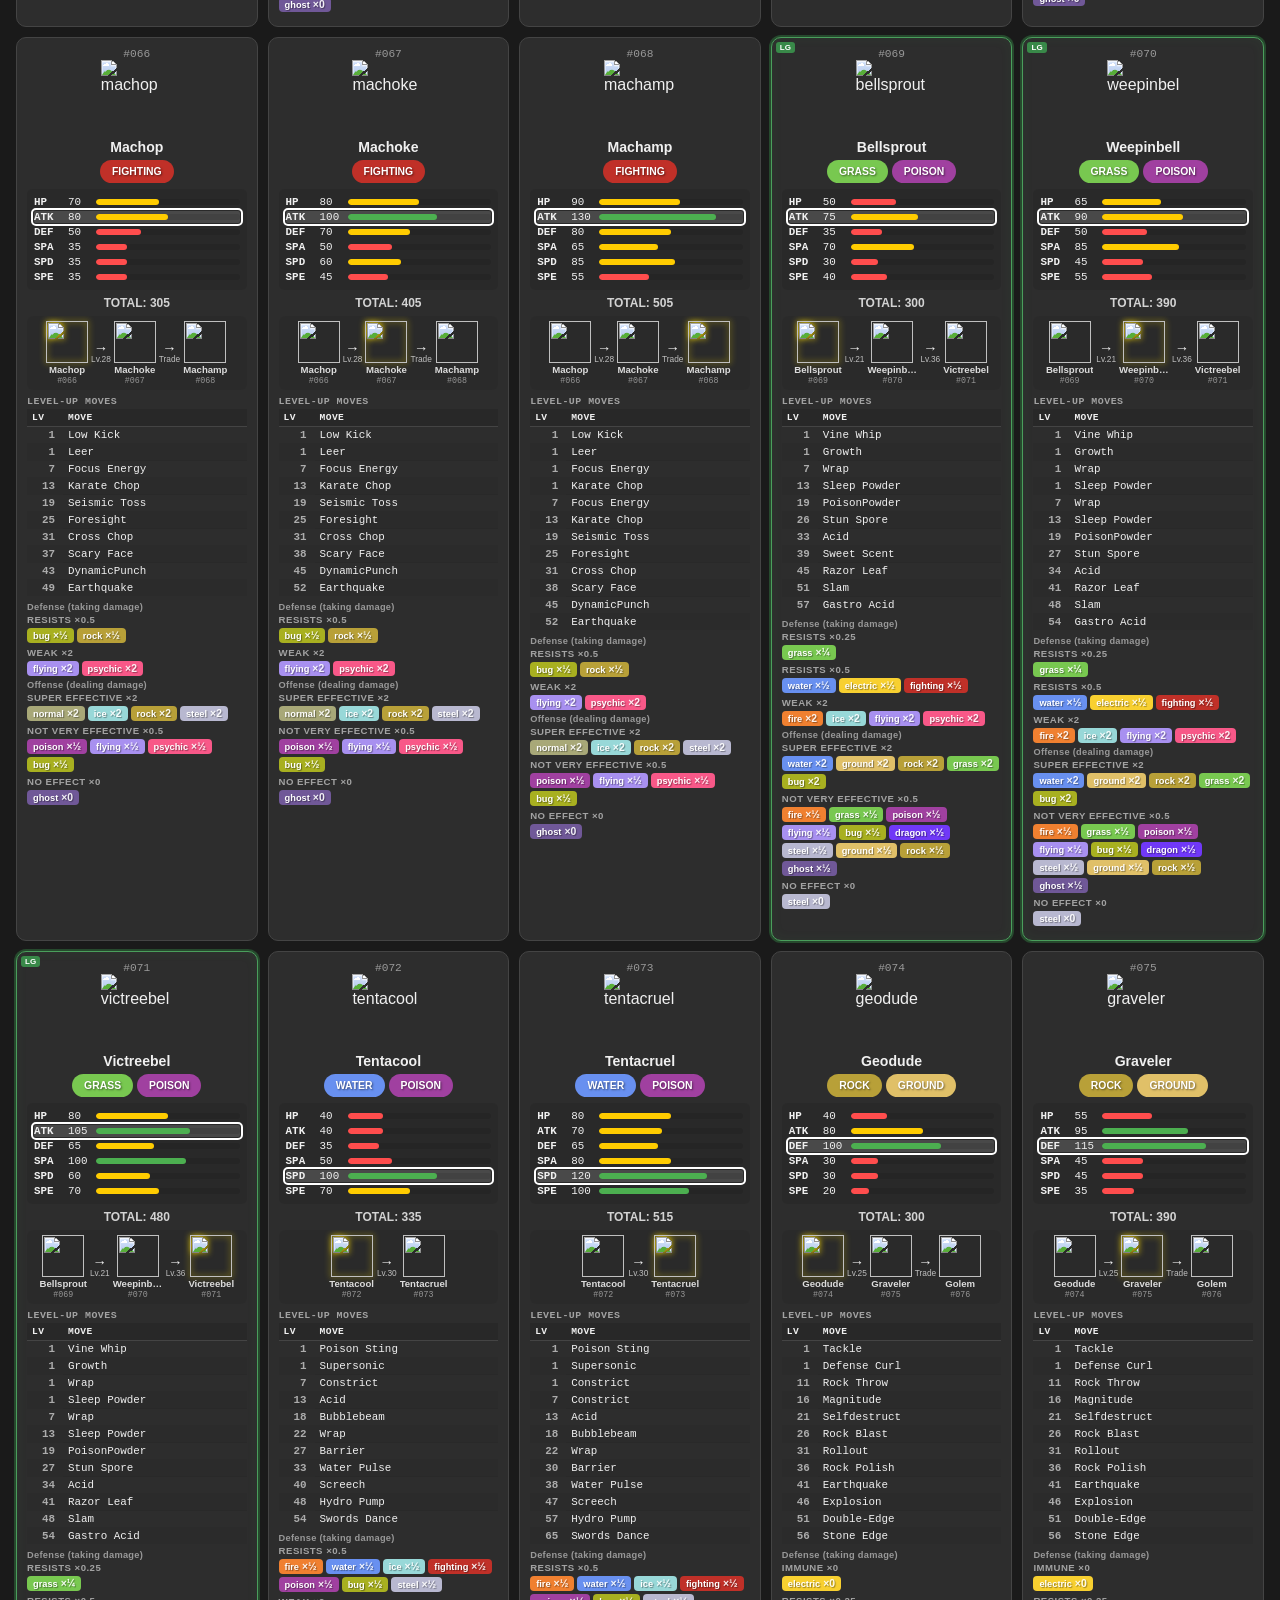
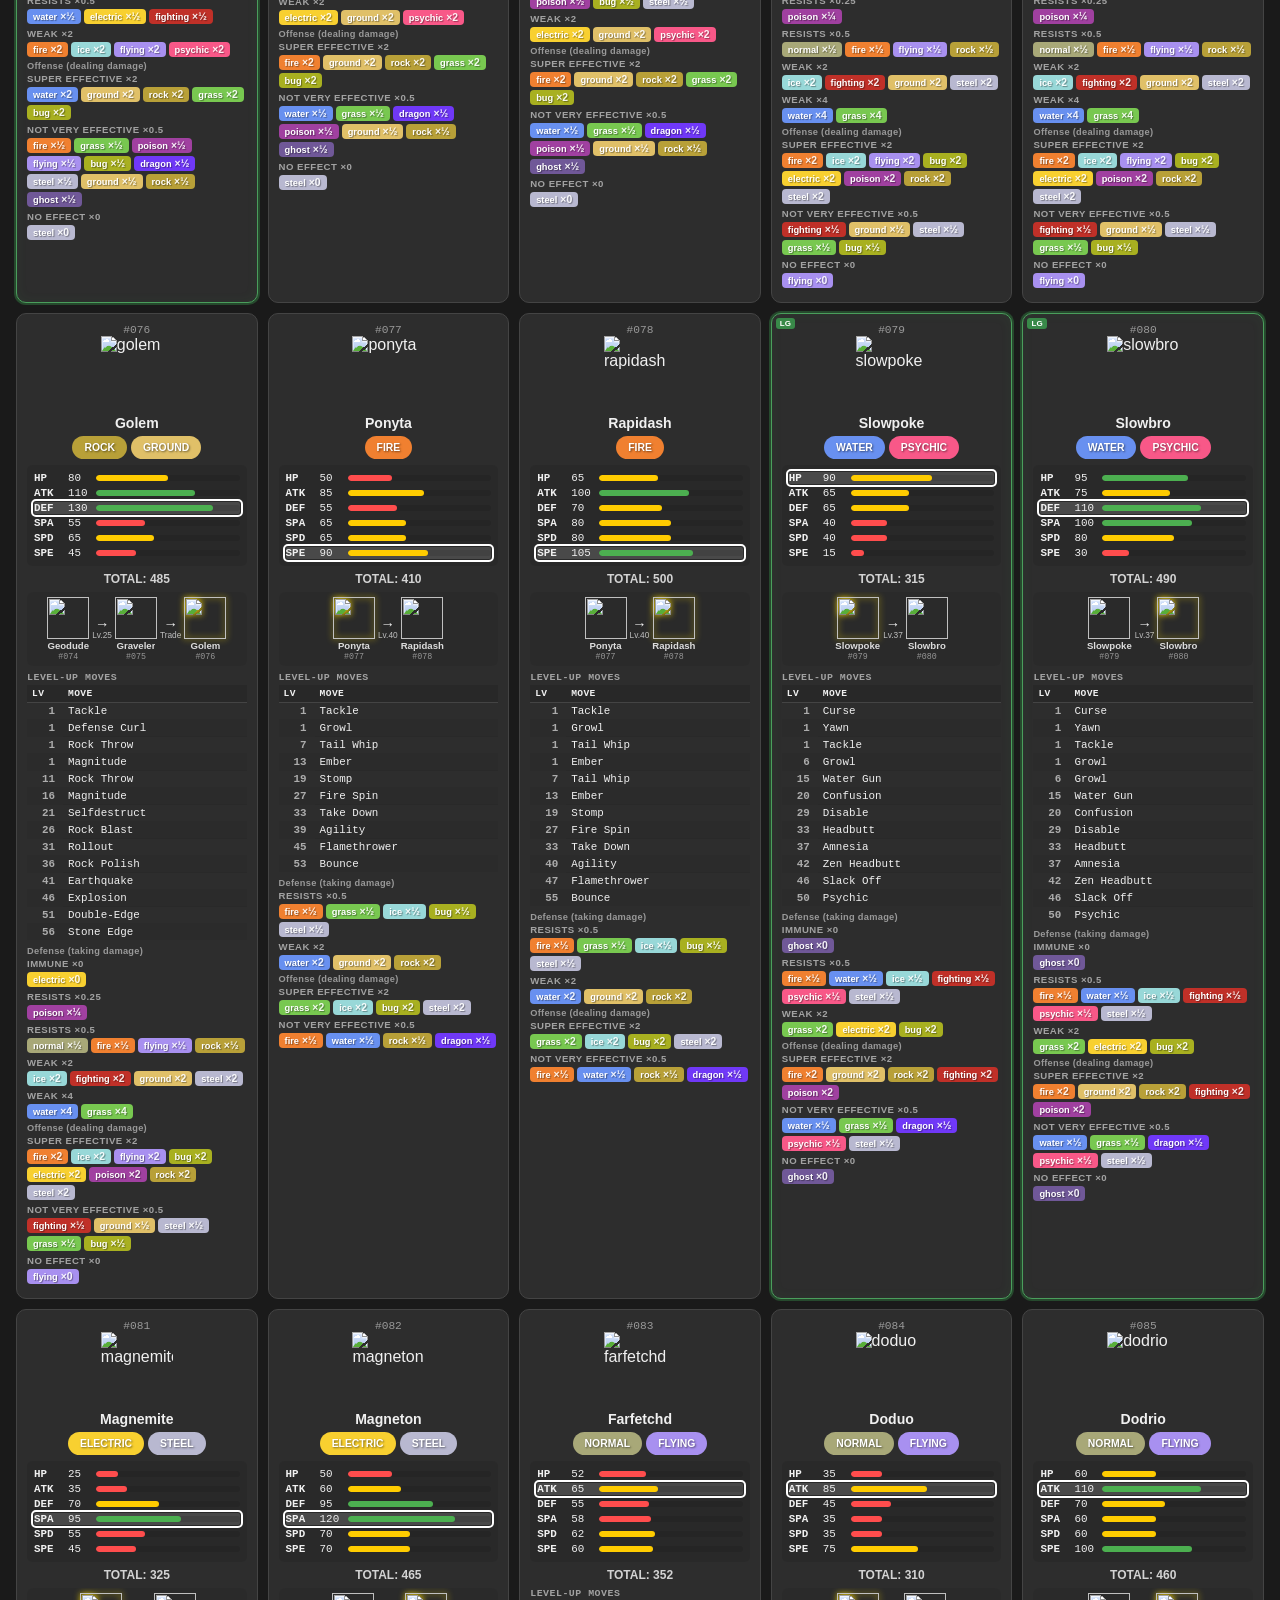
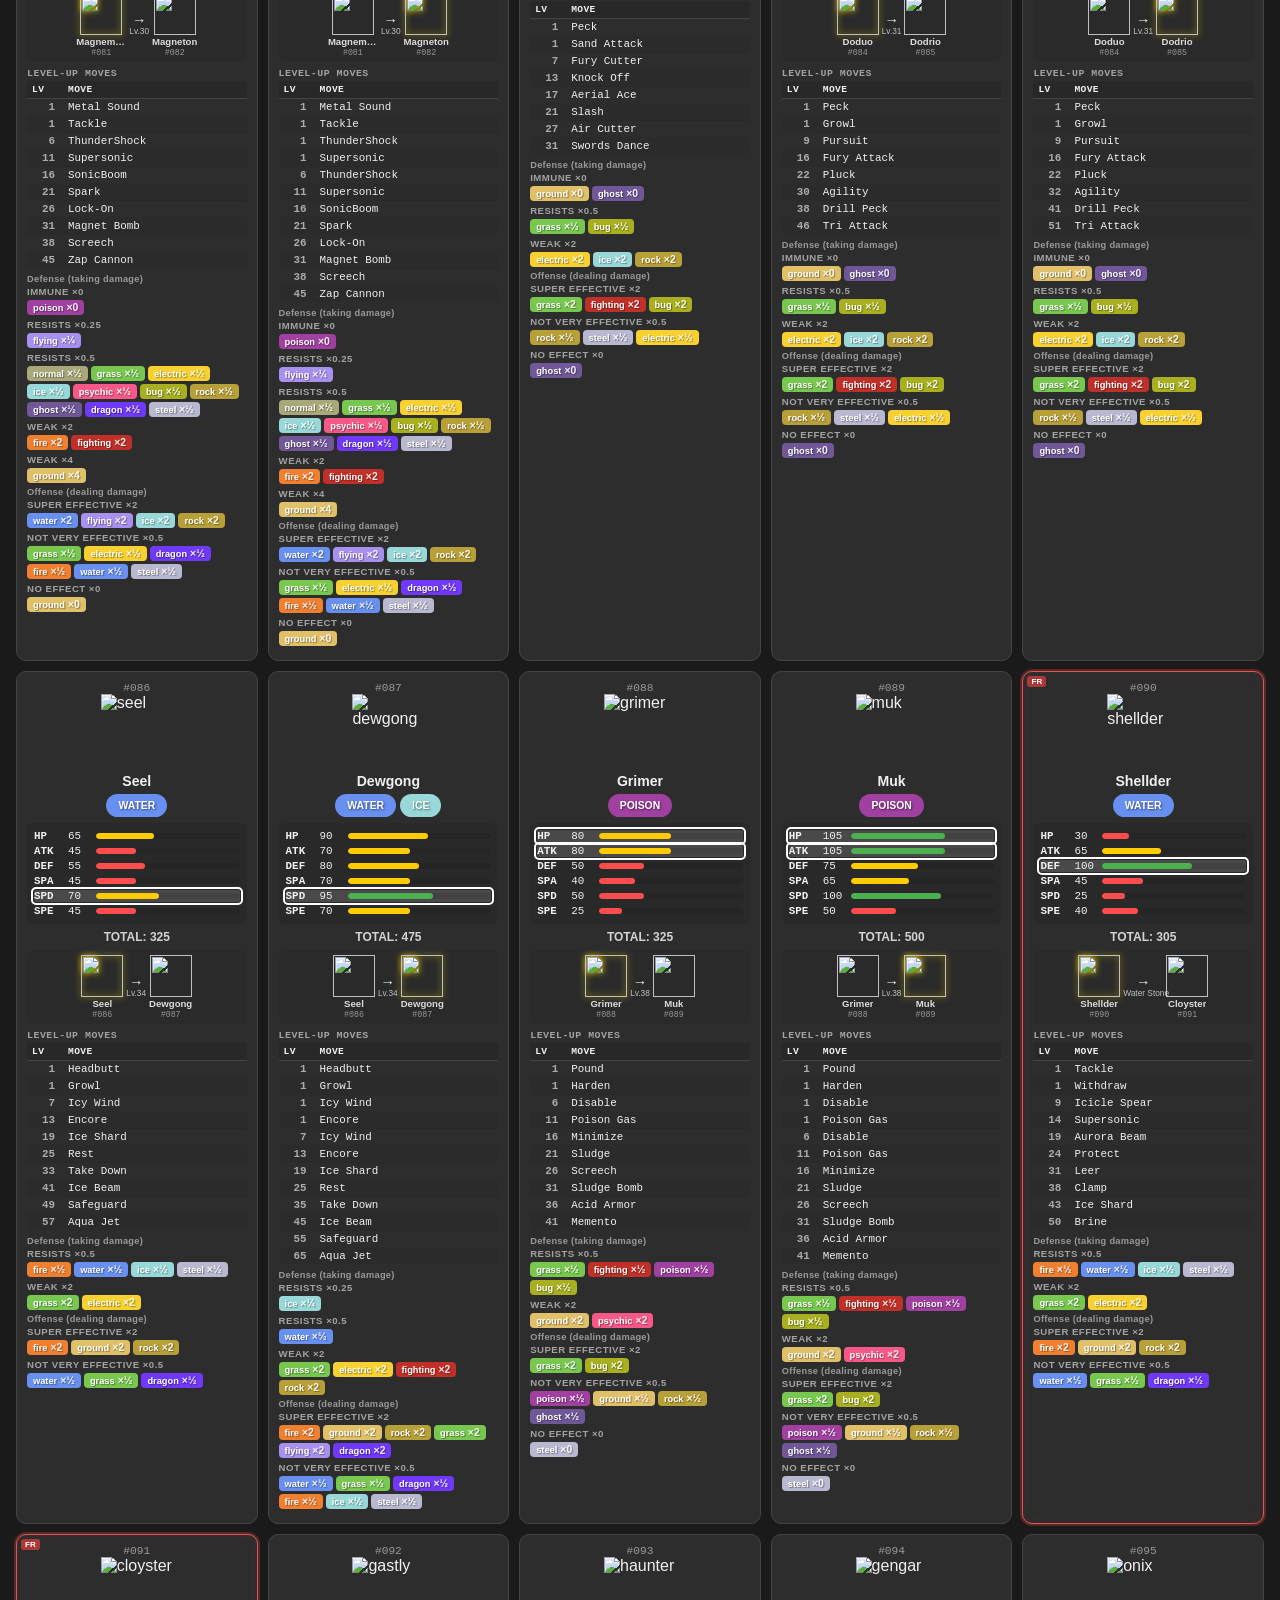
==== commit 428bbda5: "v7 more style/mobile view updates" ====
--- a/index.html
+++ b/index.html
@@ -21,7 +21,7 @@
     /* ── BOTTOM SHEET (desktop default) ── */
     .team-drawer {
         position: fixed; left: 0; right: 0; bottom: -100%;
-        max-height: 55vh; min-height: 220px;
+        max-height: 65vh; min-height: 220px;
         background: var(--bg); z-index: 201;
         transition: bottom 0.35s cubic-bezier(.4,0,.2,1);
         display: flex; flex-direction: column;
@@ -32,12 +32,19 @@
 
     /* Header bar with pokeball + title + show toggles + close */
     .drawer-header {
-        display: flex; align-items: center; gap: 10px;
-        padding: 10px 14px; border-bottom: 2px solid var(--border);
+        display: grid;
+        grid-template-columns: auto 1fr auto;
+        align-items: center;
+        gap: 8px;
+        padding: 8px 12px;
+        border-bottom: 2px solid var(--border);
         background: var(--pk-blue); color: white; flex-shrink: 0;
         border-radius: 16px 16px 0 0;
-        flex-wrap: wrap;
-    }
+    }
+    /* Show row spans full width on second row when needed */
+    .drawer-header-left { grid-column: 1; display: flex; align-items: center; gap: 6px; }
+    .drawer-show-row { grid-column: 2; display: flex; gap: 4px; flex-wrap: wrap; justify-content: center; align-items: center; }
+    .drawer-close-btn-wrap { grid-column: 3; }
     .drawer-header-left { display: flex; align-items: center; gap: 8px; flex-shrink: 0; }
     .drawer-header-left h2 { margin: 0; font-size: 0.95rem; white-space: nowrap; }
     .drawer-pokeball { width: 22px; height: 22px; image-rendering: pixelated; vertical-align: middle; }
@@ -76,9 +83,9 @@
     .team-slots::-webkit-scrollbar { height: 3px; }
     .team-slots::-webkit-scrollbar-thumb { background: var(--border); border-radius: 3px; }
 
-    /* Each slot is a fixed-width mini card column */
+    /* Each slot grows to fill available width equally */
     .slot {
-        flex: 0 0 160px; /* fixed width, no grow/shrink */
+        flex: 1 1 0; min-width: 120px; max-width: 220px;
         background: rgba(0,0,0,0.05); border: 2px dashed var(--border);
         border-radius: 8px; display: flex; align-items: flex-start; justify-content: center;
         cursor: pointer; position: relative; overflow: visible;
@@ -89,27 +96,40 @@
     .slot.empty-slot::after { content: "+"; font-size: 1.8rem; opacity: 0.2; pointer-events: none; }
     .slot.empty-slot:hover { border-color: var(--pk-blue); background: rgba(59,76,202,0.08); }
 
-    /* Cards inside slots inherit full width and lose outer border */
+    /* Cards inside slots: fill slot, scaled down */
     .slot .card {
-        width: 100%; margin: 0; border: none !important; box-shadow: none !important;
-        border-radius: 6px; cursor: default; padding: 6px;
-        font-size: 0.8em; /* scale text slightly */
+        width: 100%; margin: 0;
+        border: 1px solid var(--border) !important;
+        border-radius: 6px; cursor: default; padding: 5px;
     }
     .slot .card:active { transform: none; }
-    .slot .card img { width: 56px; height: 56px; }
-    .slot .card .card-name { font-size: 0.78rem; }
-    .slot .card .type-pill { font-size: 0.55rem; padding: 2px 6px; }
-    .slot .card .stat-label { width: 24px; font-size: 0.62rem; }
-    .slot .card .stats-box { font-size: 0.62rem; padding: 5px; }
-    .slot .card .card-total { font-size: 0.68rem; }
-    .slot .card .evo-node img { width: 30px; height: 30px; }
-    .slot .card .evo-name { font-size: 0.48rem; max-width: 36px; }
-    .slot .card .evo-num { font-size: 0.4rem; }
-    .slot .card .evo-arrow-label { font-size: 0.4rem; }
-    .slot .card .moves-table { font-size: 0.58rem; }
-    .slot .card .tc-pill { font-size: 0.5rem; padding: 1px 4px; }
-    .slot .card .typechart-label { font-size: 0.5rem; }
-    .slot .card .tc-section-head { font-size: 0.5rem; }
+    /* Proportional scale — sprite and text shrink together */
+    .slot .card img { width: 52px; height: 52px; }
+    .slot .card .id-badge { font-size: 0.6rem; }
+    .slot .card .card-name { font-size: 0.72rem; }
+    .slot .card .type-pill { font-size: 0.5rem; padding: 2px 5px; }
+    .slot .card .stats-box { font-size: 0.6rem; padding: 4px 5px; gap: 2px; }
+    .slot .card .stat-label { width: 22px; }
+    .slot .card .stat-bar-bg { height: 5px; }
+    .slot .card .card-total { font-size: 0.62rem; margin-top: 4px; }
+    /* Evo chain: smaller sprites, text still legible */
+    .slot .card .evo-node img { width: 28px; height: 28px; }
+    .slot .card .evo-name { font-size: 0.46rem; max-width: 34px; }
+    .slot .card .evo-num { font-size: 0.38rem; }
+    .slot .card .evo-arrow { font-size: 0.75rem; padding: 0 1px; }
+    .slot .card .evo-arrow-label { font-size: 0.38rem; max-width: 30px; }
+    /* Moves: compact */
+    .slot .card .moves-table { font-size: 0.55rem; }
+    .slot .card .moves-table th { padding: 2px 4px; font-size: 0.5rem; }
+    .slot .card .moves-table td { padding: 1px 4px; }
+    /* Type chart */
+    .slot .card .tc-pill { font-size: 0.48rem; padding: 1px 3px; gap: 2px; }
+    .slot .card .typechart-label { font-size: 0.48rem; }
+    .slot .card .tc-section-head { font-size: 0.46rem; }
+    .slot .card .typechart-row { gap: 2px; margin-bottom: 2px; }
+
+    /* Filled slot resets */
+    .slot.slot-filled { border: none; background: none; cursor: default; padding: 0; overflow: visible; min-height: auto; align-items: flex-start; }
 
     /* Remove btn stays top-right */
     .slot-remove-btn {
@@ -133,22 +153,29 @@
     .fab-pokeball { width: 20px; height: 20px; image-rendering: pixelated; }
     .fab-badge { background: var(--pk-red); color: white; border-radius: 10px; padding: 1px 7px; font-size: 0.7rem; min-width: 20px; text-align: center; }
 
-    /* ── MOBILE: right-side drawer ── */
-    @media (max-width: 768px) {
+    /* ── TABLET/MOBILE: right-side drawer (≤1024px) ── */
+    @media (max-width: 1024px) {
         .team-drawer {
-            top: 0; bottom: unset; left: unset; right: -100%; width: min(340px, 100vw);
+            top: 0; bottom: unset; left: unset; right: -100%; width: min(520px, 100vw);
             max-height: 100vh; height: 100%;
             border-radius: 0; transition: right 0.35s cubic-bezier(.4,0,.2,1);
             box-shadow: -4px 0 24px rgba(0,0,0,0.35);
         }
         .team-drawer.open { bottom: unset; right: 0; }
         .drawer-header { border-radius: 0; }
-        /* Mobile slots stack vertically, fixed width to fit drawer */
-        .team-slots { flex-direction: column; overflow-x: hidden; overflow-y: visible; }
-        .slot { flex: none; width: 100%; min-height: 80px; }
+        /* Tablet/mobile: 2-column grid per team row */
+        .team-slots {
+            display: grid !important;
+            grid-template-columns: repeat(2, 1fr);
+            gap: 6px;
+            overflow-x: hidden; overflow-y: visible;
+        }
+        .slot { flex: none; width: 100%; min-height: 80px; max-width: none; }
         .slot.empty-slot { min-height: 70px; }
-        .slot .card { font-size: 1em; }
-        .slot .card img { width: 64px; height: 64px; }
+        /* Restore slightly larger text/sprite in wider right drawer */
+        .slot .card img { width: 56px; height: 56px; }
+        .slot .card .card-name { font-size: 0.78rem; }
+        .slot .card .stats-box { font-size: 0.63rem; }
     }
     .controls { background: var(--card-bg); padding: 12px; border-radius: 12px; margin-bottom: 12px; position: sticky; top: 0; z-index: 100; border: 1px solid var(--border); box-shadow: 0 4px 10px rgba(0,0,0,0.1); }
     .filter-row { display: flex; align-items: center; gap: 6px; flex-wrap: wrap; margin-bottom: 8px; }
@@ -261,7 +288,7 @@
         <div class="drawer-show-row" id="drawer-show-row">
             <!-- populated by JS to mirror the Show buttons -->
         </div>
-        <button class="drawer-close-btn" onclick="closeDrawer()">&#10005;</button>
+        <div class="drawer-close-btn-wrap"><button class="drawer-close-btn" onclick="closeDrawer()">&#10005;</button></div>
     </div>
     <div class="drawer-body" id="teams-list"></div>
     <div class="drawer-footer">
@@ -891,7 +918,7 @@
         team.slots.forEach((pid,si)=>{
             if(pid!==null){
                 const p=pokemonData.find(x=>x.id===pid);
-                sh+=`<div class="slot" style="border:none;background:none;cursor:default;padding:0;overflow:visible;min-height:auto">
+                sh+=`<div class="slot slot-filled">
                     <button class="slot-remove-btn" onclick="removeFromSlot(${team.id},${si},event)">&#215;</button>
                     ${createCardHTML(p,false)}
                 </div>`;
@@ -907,8 +934,20 @@
     });
 }
 
-function openDrawer(){document.getElementById('team-drawer').classList.add('open');document.getElementById('drawer-overlay').classList.add('open');}
-function closeDrawer(){document.getElementById('team-drawer').classList.remove('open');document.getElementById('drawer-overlay').classList.remove('open');}
+function openDrawer(){
+    document.getElementById('team-drawer').classList.add('open');
+    document.getElementById('drawer-overlay').classList.add('open');
+    // On desktop (bottom sheet), push main content up so it's not hidden behind panel
+    if(window.innerWidth > 1024) {
+        const h = document.getElementById('team-drawer').offsetHeight;
+        document.getElementById('main-list').style.paddingBottom = (h + 90) + 'px';
+    }
+}
+function closeDrawer(){
+    document.getElementById('team-drawer').classList.remove('open');
+    document.getElementById('drawer-overlay').classList.remove('open');
+    document.getElementById('main-list').style.paddingBottom = '';
+}
 
 function handleCardClick(el,pid){
     if(selectingSlot){addToSlot(selectingSlot.teamId,selectingSlot.slotIndex,pid);cancelSelectingSlot();openDrawer();return;}
@@ -980,6 +1019,7 @@
         const b=document.createElement('button');b.className='btn-sort';b.dataset.stat=s;b.innerText=s.toUpperCase();b.onclick=()=>handleSort(s);sc.appendChild(b);
     });
     addTeamRow();render();
+    initDrawerShowRow();
 }
 init();
 
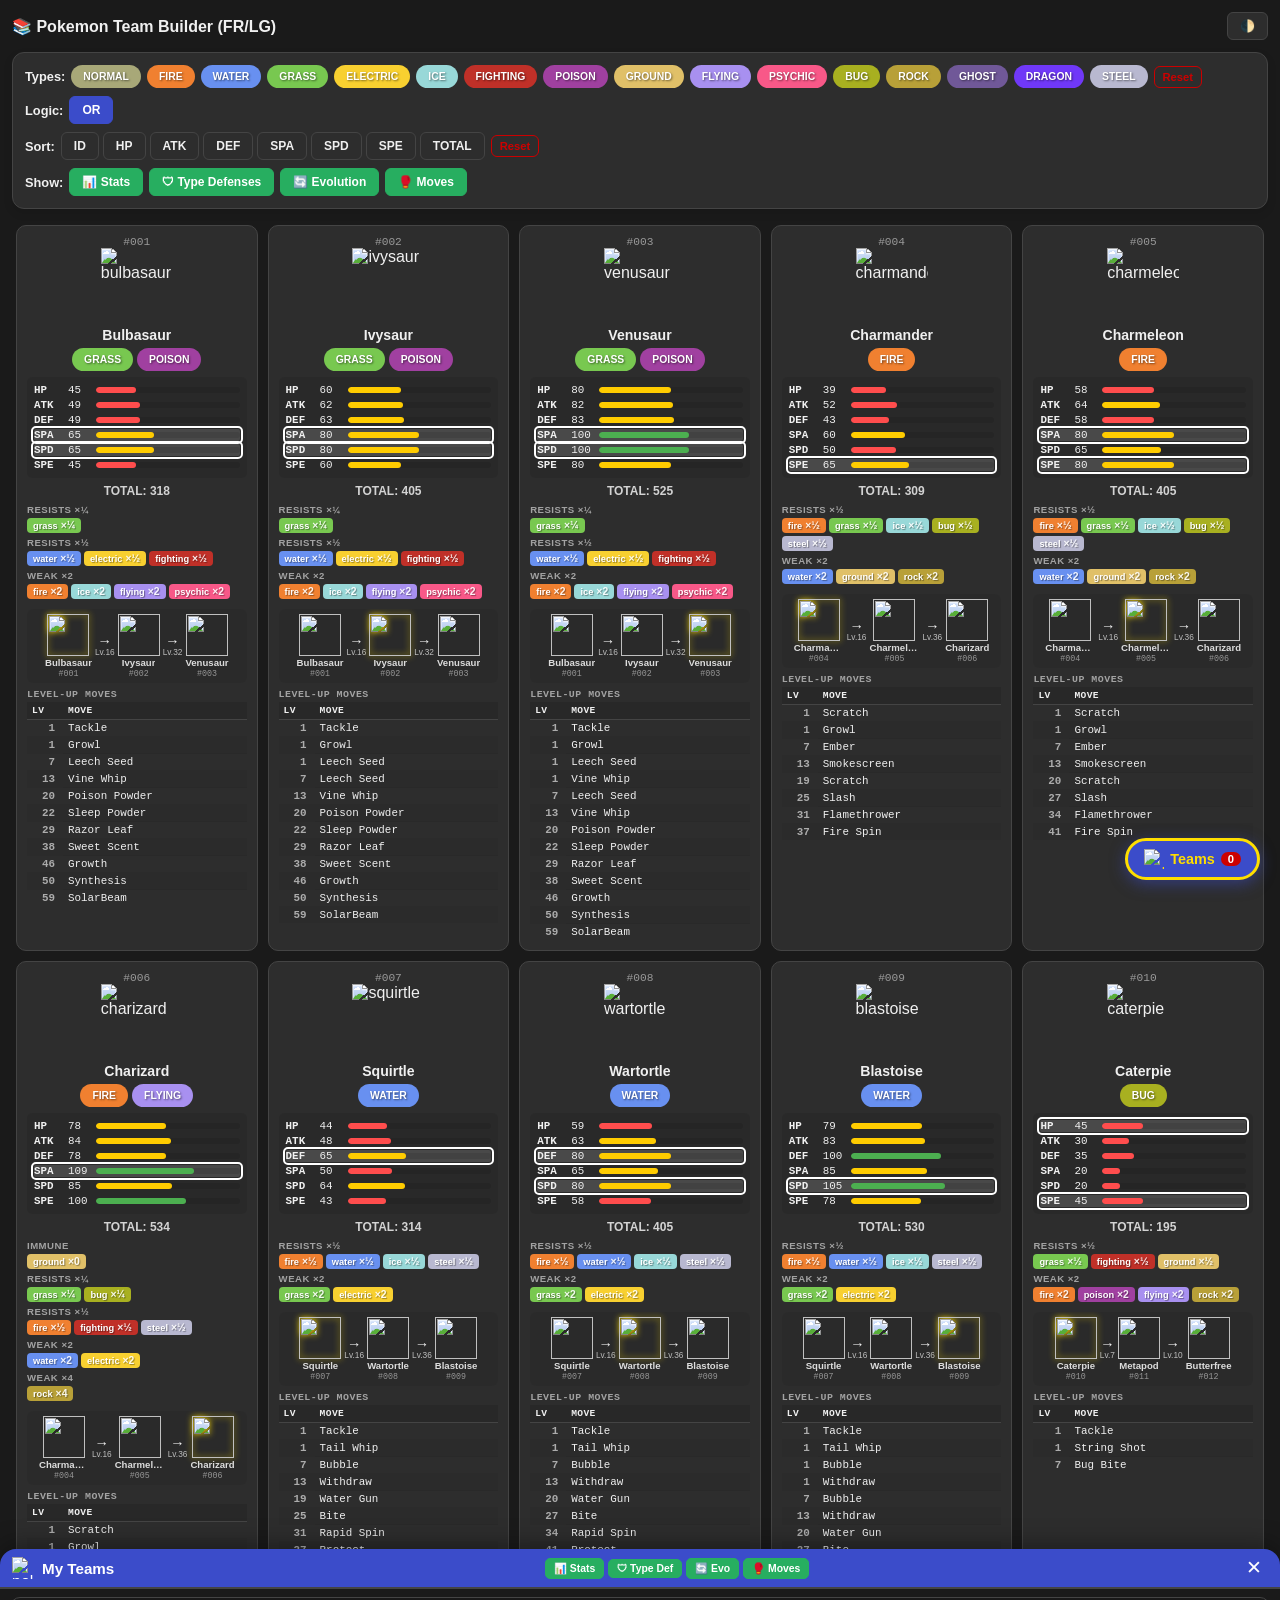
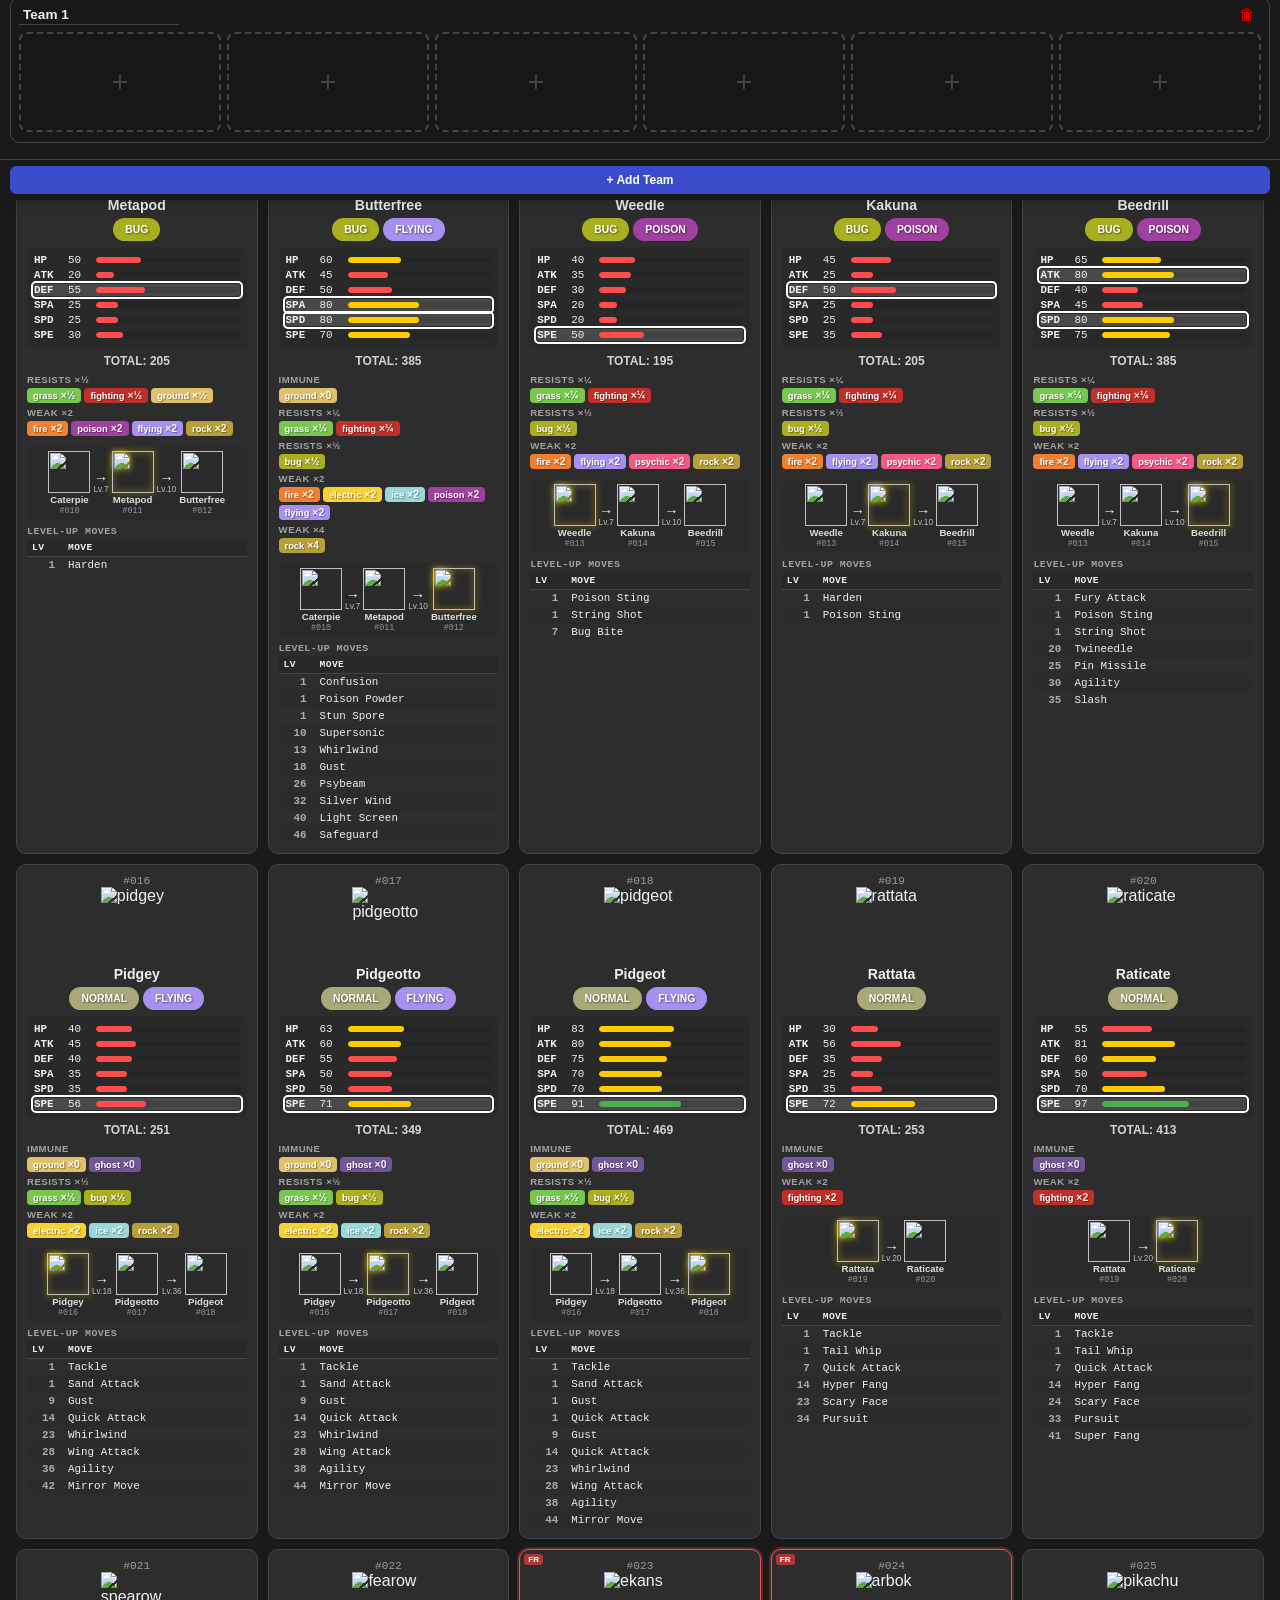
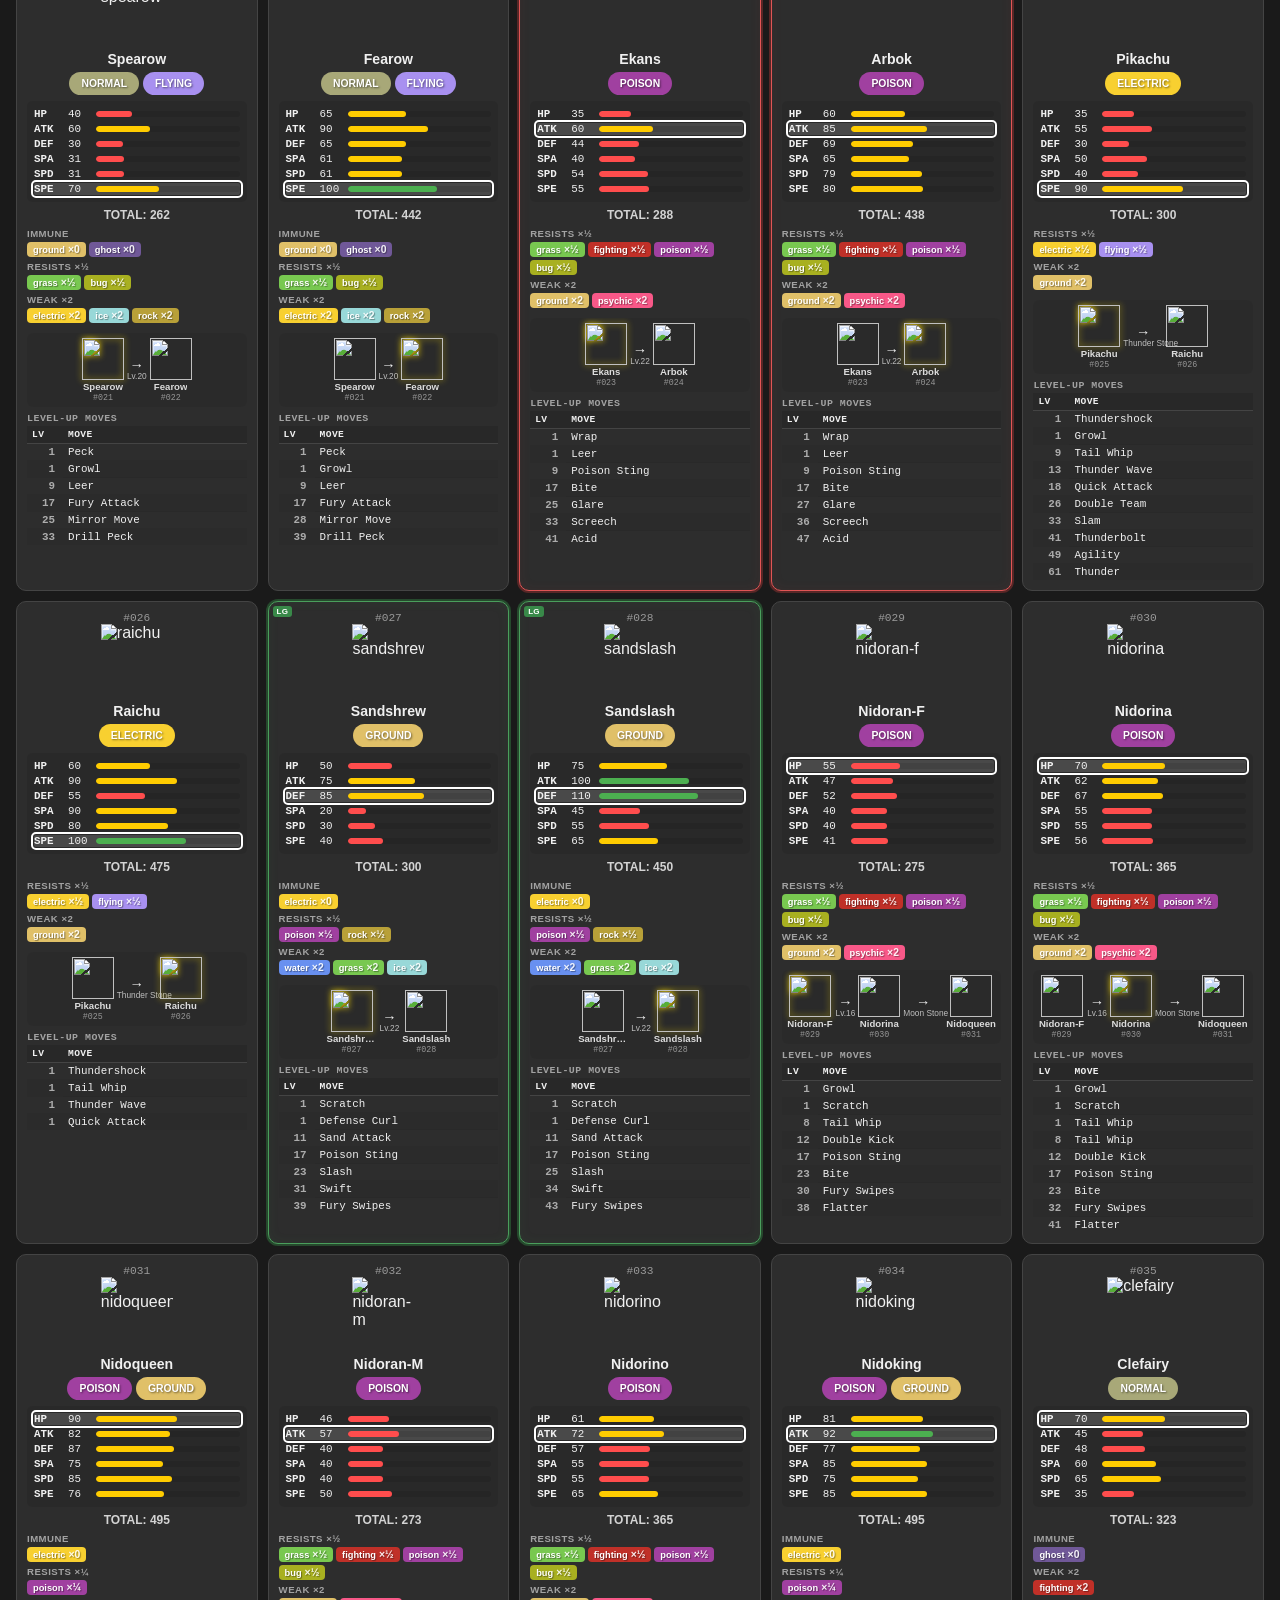
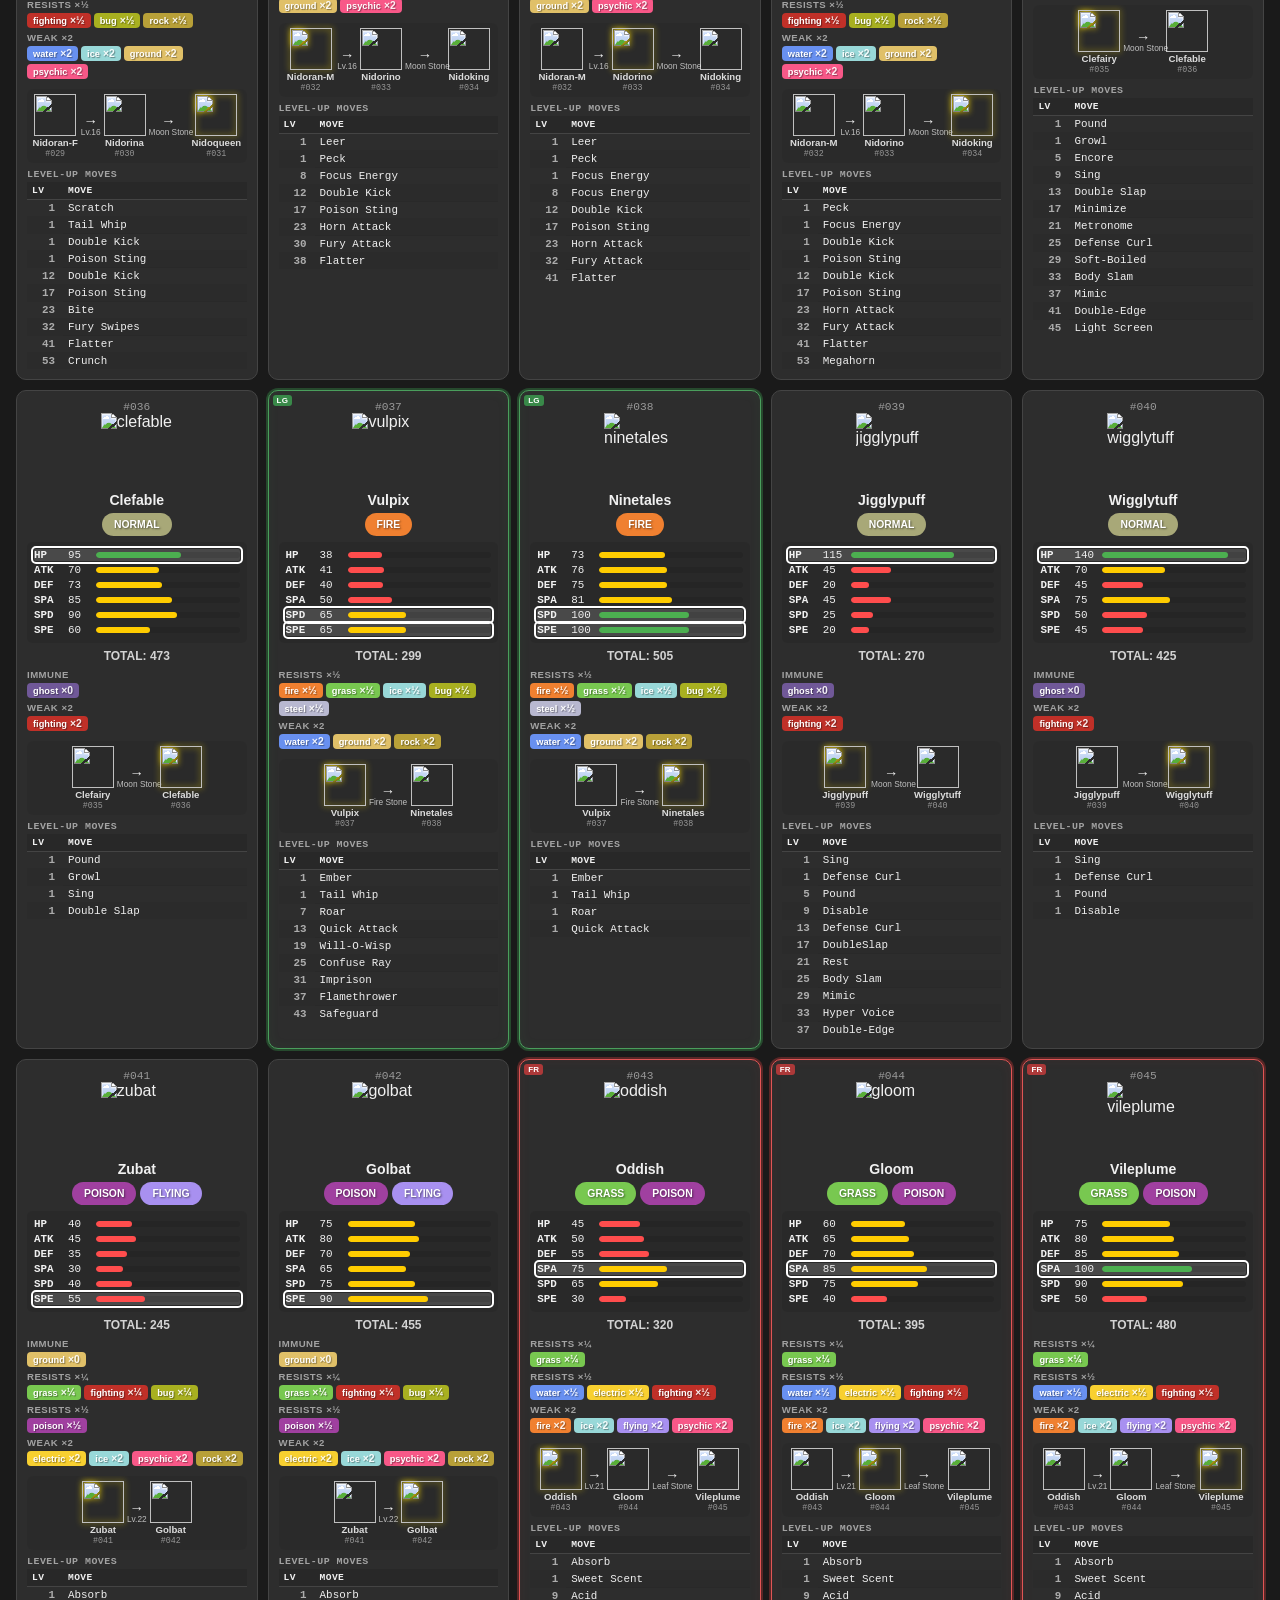
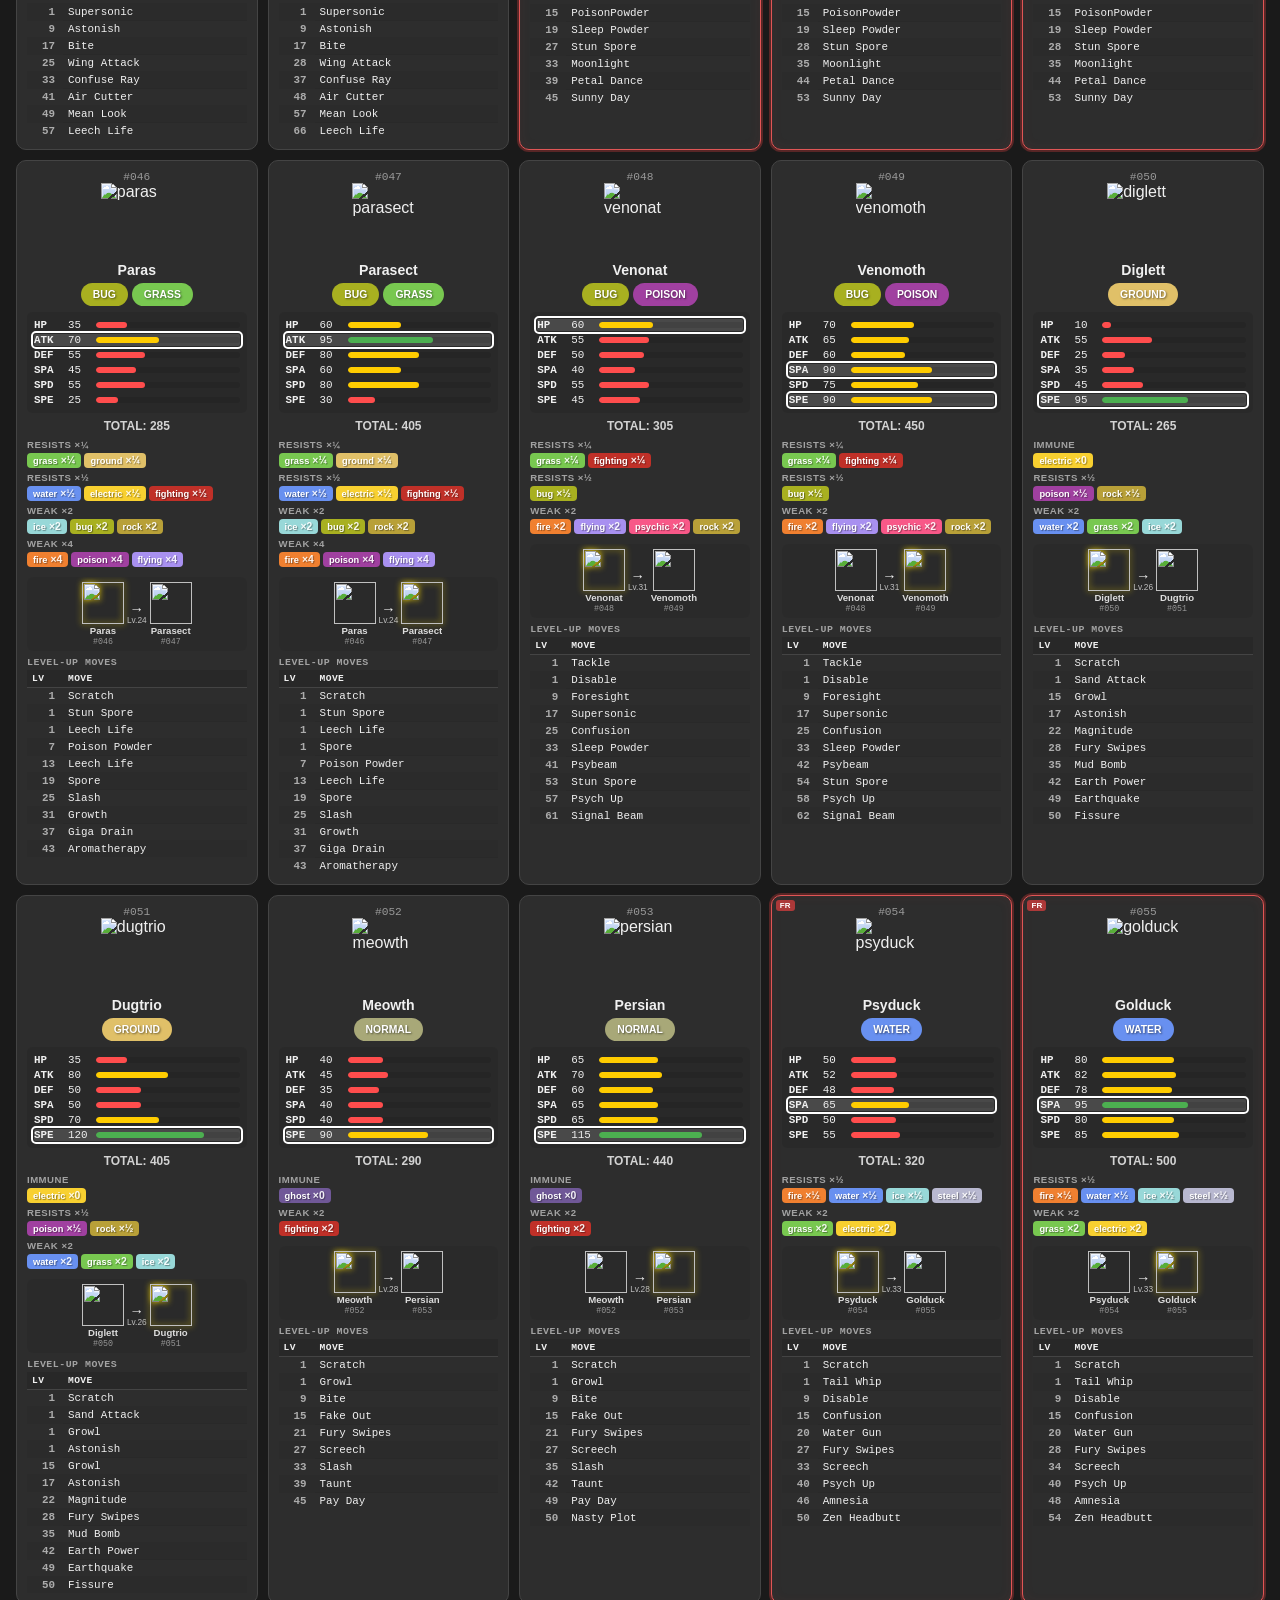
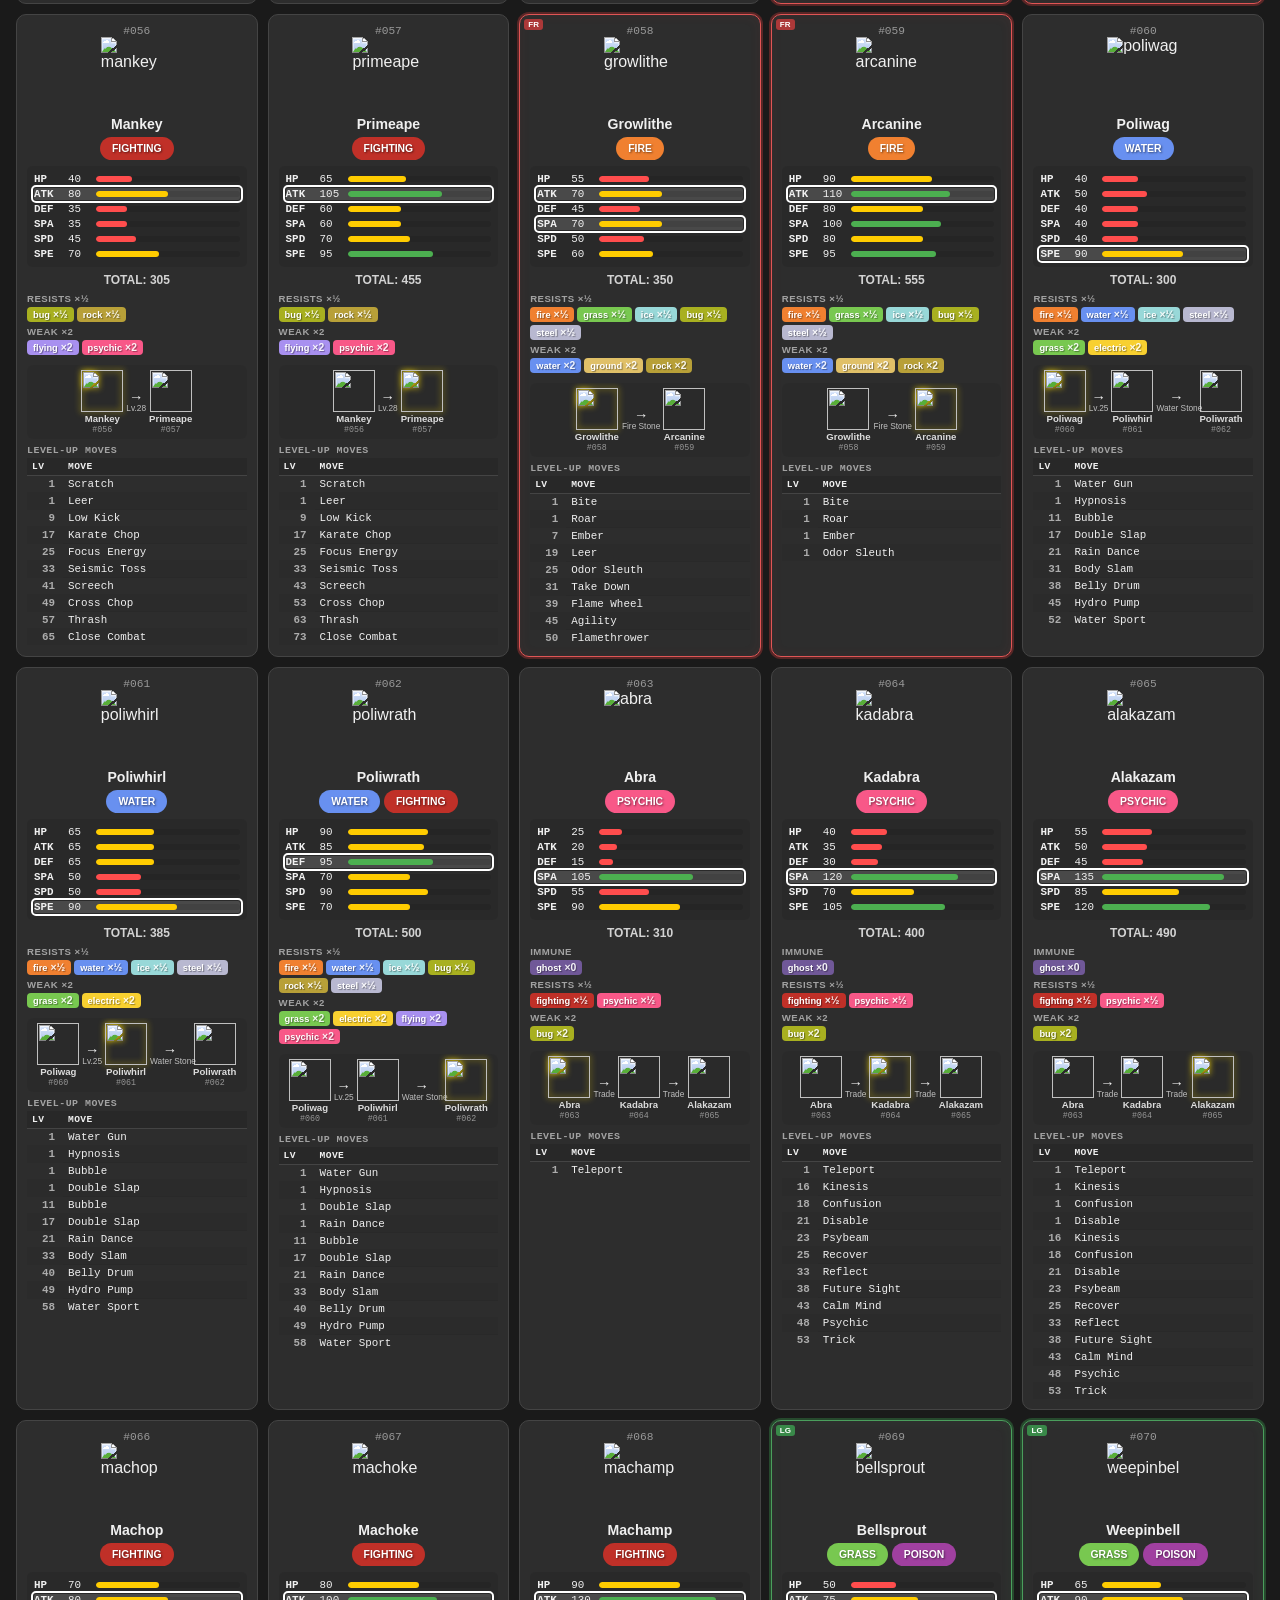
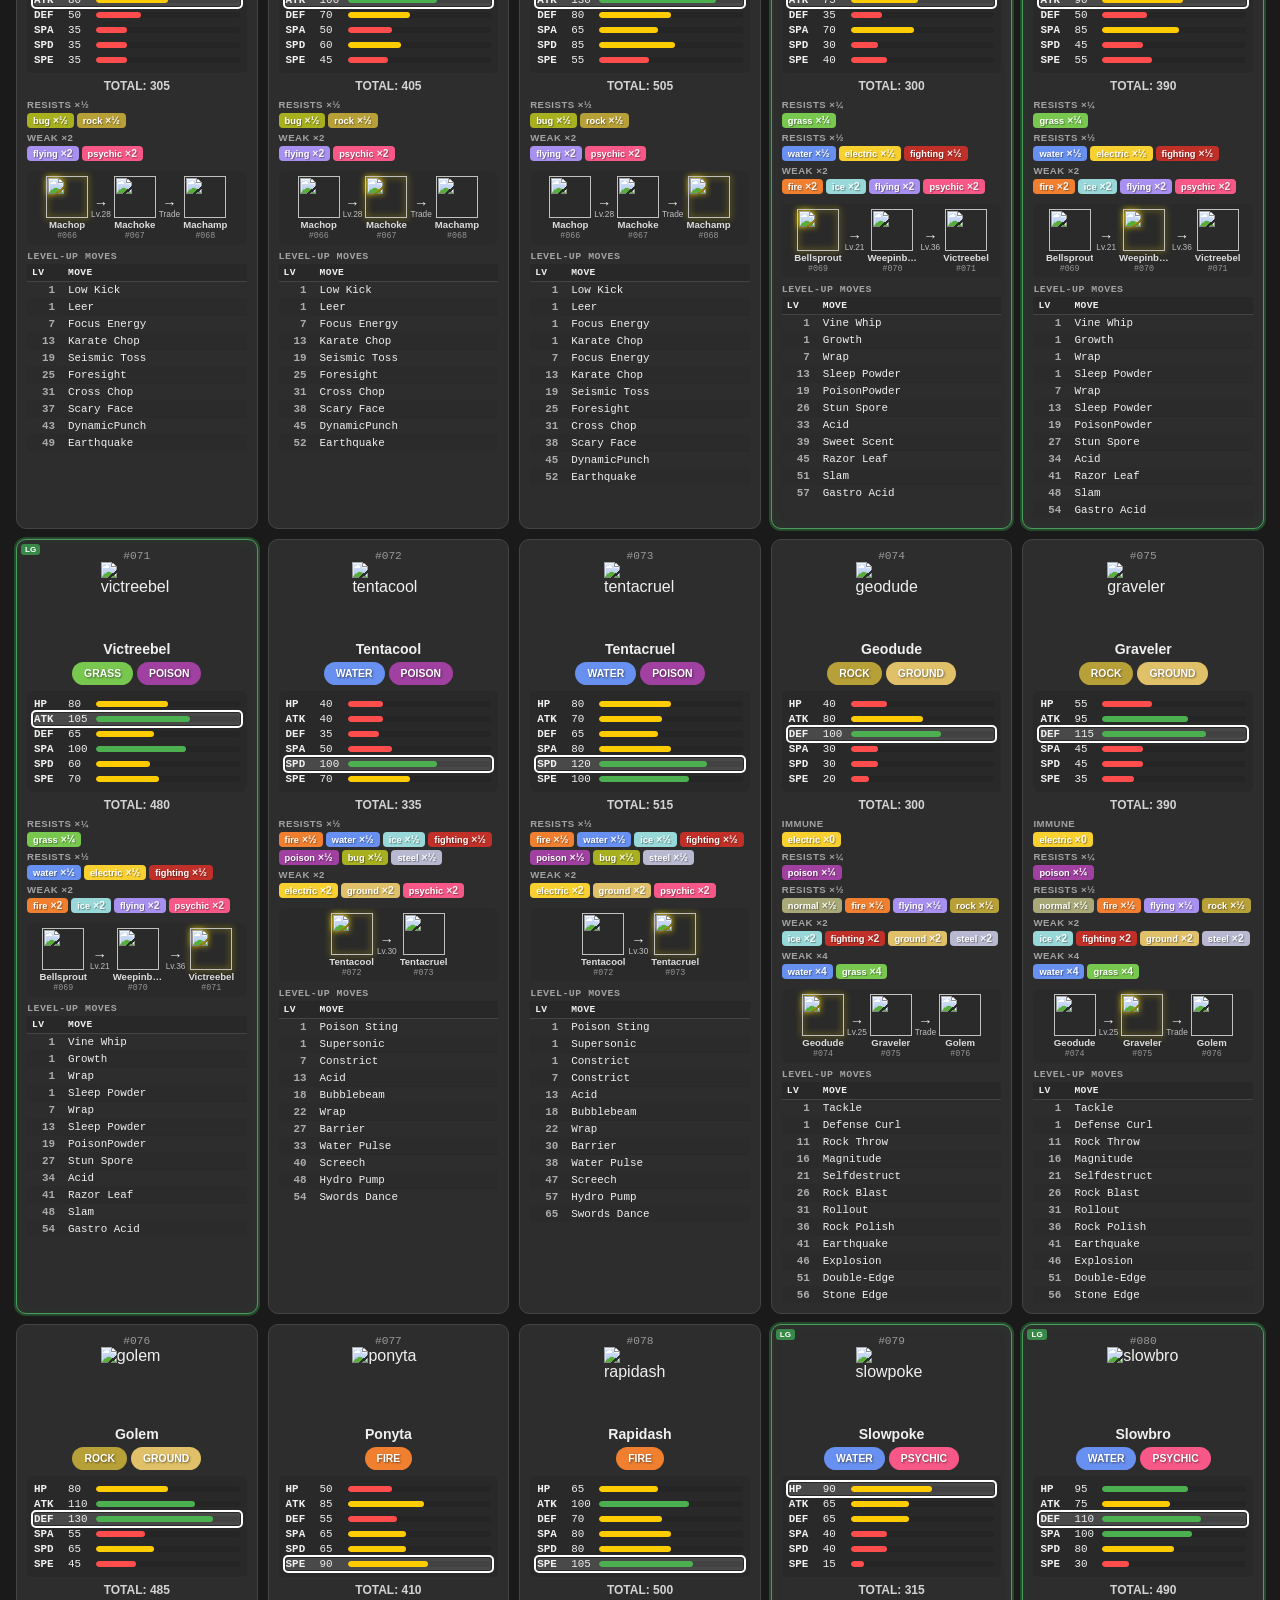
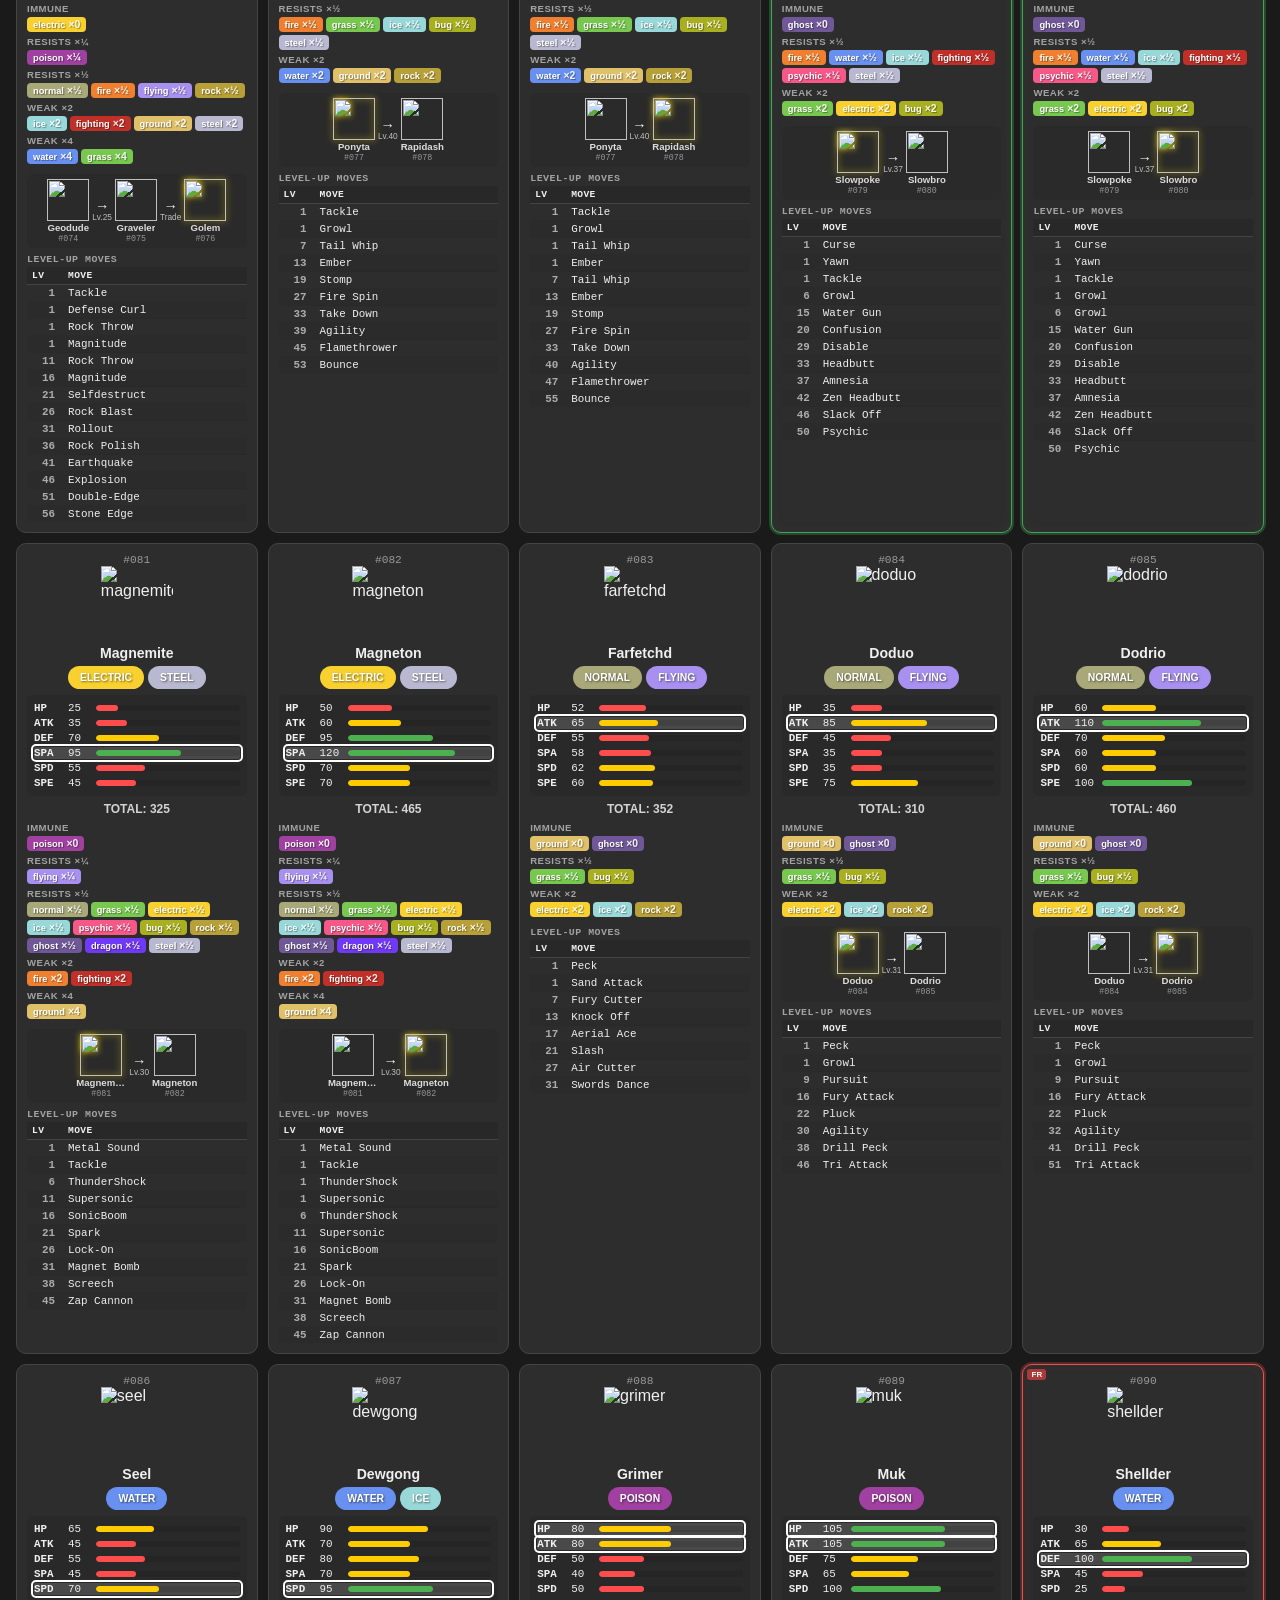
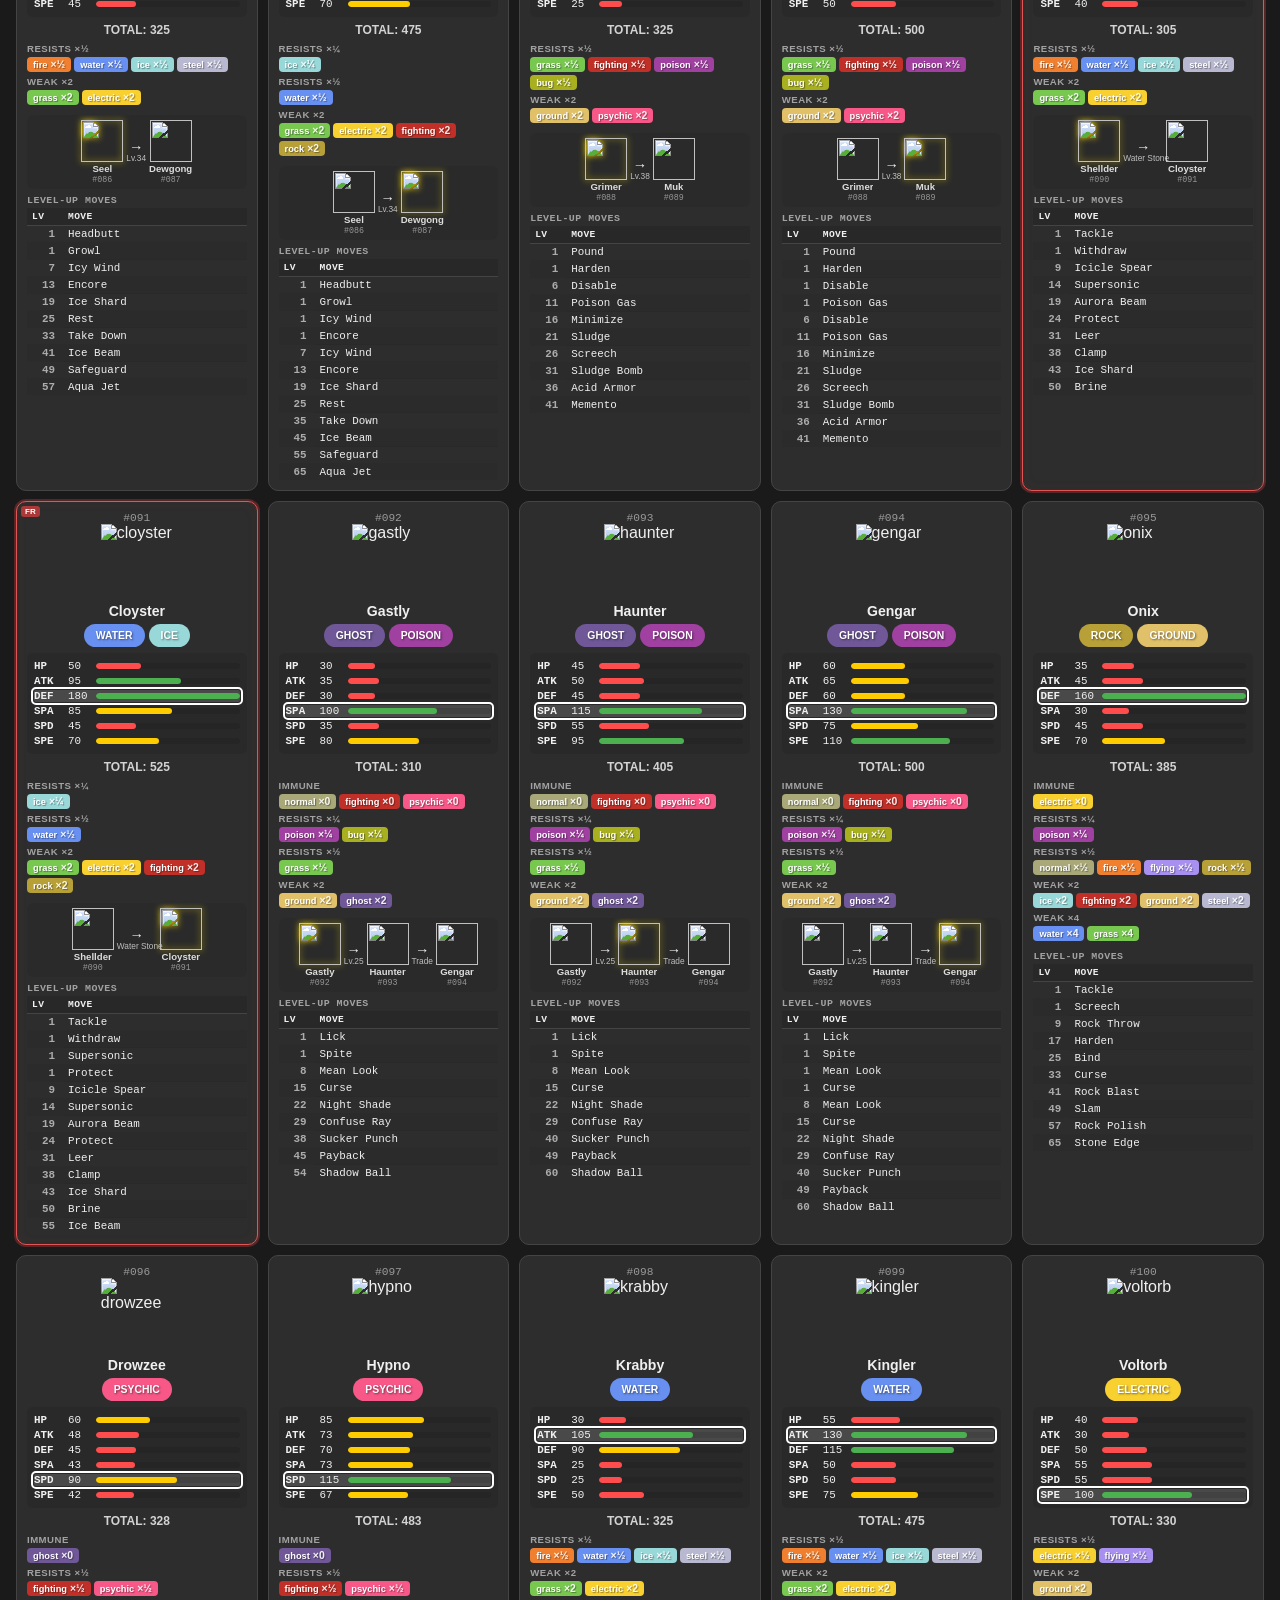
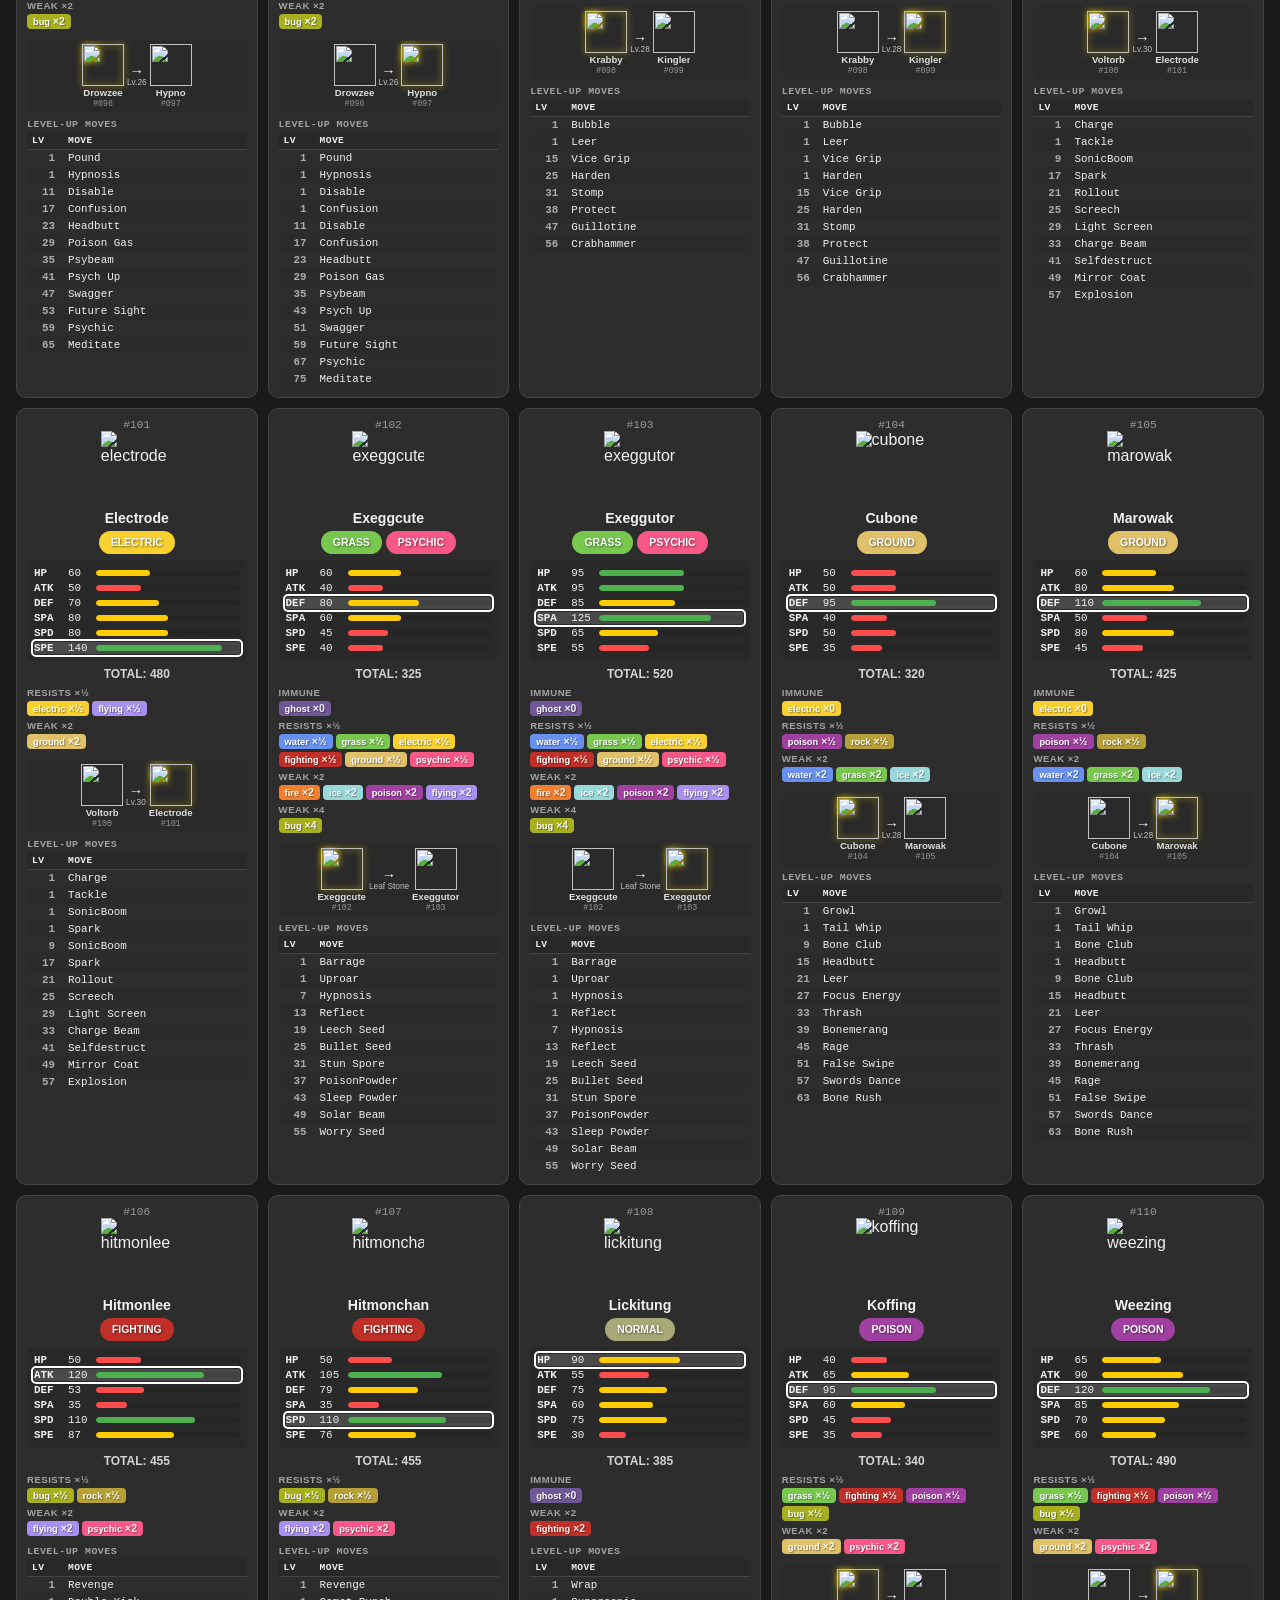
==== commit 0e2cf7d2: "v8 clean up type effectiveness - more concise information" ====
--- a/index.html
+++ b/index.html
@@ -316,9 +316,9 @@
     <div class="filter-row">
         <strong>Show:</strong>
         <button class="btn-display active" id="toggle-stats" onclick="toggleDisplay('stats')">&#128202; Stats</button>
+        <button class="btn-display active" id="toggle-typechart" onclick="toggleDisplay('typechart')">&#128737; Type Defenses</button>
         <button class="btn-display active" id="toggle-evo" onclick="toggleDisplay('evo')">&#128260; Evolution</button>
         <button class="btn-display active" id="toggle-moves" onclick="toggleDisplay('moves')">&#129354; Moves</button>
-        <button class="btn-display active" id="toggle-typechart" onclick="toggleDisplay('typechart')">&#9889; Type Chart</button>
     </div>
 </div>
 <div id="main-list"></div>
@@ -831,28 +831,17 @@
 
 function buildTypeChartHTML(p) {
     const def = getDefensiveChart(p.types);
-    const off = getOffensiveChart(p.types);
 
     function pills(types, mult) {
         return types.map(t => `<span class="tc-pill" style="background:${typeColors[t]||'#888'}">${t}<span class="tc-mult">${mult}</span></span>`).join('');
     }
 
     let html = '<div class="typechart-wrap">';
-
-    // Defensive
-    html += '<div class="tc-section-head">Defense (taking damage)</div>';
-    if(def.immune.length)  html += `<div class="typechart-label">Immune ×0</div><div class="typechart-row">${pills(def.immune,'×0')}</div>`;
-    if(def.quarter.length) html += `<div class="typechart-label">Resists ×0.25</div><div class="typechart-row">${pills(def.quarter,'×¼')}</div>`;
-    if(def.half.length)    html += `<div class="typechart-label">Resists ×0.5</div><div class="typechart-row">${pills(def.half,'×½')}</div>`;
+    if(def.immune.length)  html += `<div class="typechart-label">Immune</div><div class="typechart-row">${pills(def.immune,'×0')}</div>`;
+    if(def.quarter.length) html += `<div class="typechart-label">Resists ×¼</div><div class="typechart-row">${pills(def.quarter,'×¼')}</div>`;
+    if(def.half.length)    html += `<div class="typechart-label">Resists ×½</div><div class="typechart-row">${pills(def.half,'×½')}</div>`;
     if(def.double.length)  html += `<div class="typechart-label">Weak ×2</div><div class="typechart-row">${pills(def.double,'×2')}</div>`;
     if(def.quad.length)    html += `<div class="typechart-label">Weak ×4</div><div class="typechart-row">${pills(def.quad,'×4')}</div>`;
-
-    // Offensive
-    html += '<div class="tc-section-head">Offense (dealing damage)</div>';
-    if(off.superEff.length) html += `<div class="typechart-label">Super effective ×2</div><div class="typechart-row">${pills(off.superEff,'×2')}</div>`;
-    if(off.notVery.length)  html += `<div class="typechart-label">Not very effective ×0.5</div><div class="typechart-row">${pills(off.notVery,'×½')}</div>`;
-    if(off.immune.length)   html += `<div class="typechart-label">No effect ×0</div><div class="typechart-row">${pills(off.immune,'×0')}</div>`;
-
     html += '</div>';
     return html;
 }
@@ -876,10 +865,10 @@
     const row = document.getElementById('drawer-show-row');
     if(!row) return;
     const showDefs = [
-        {section:'stats', label:'&#128202; Stats'},
-        {section:'evo',   label:'&#128260; Evo'},
-        {section:'moves', label:'&#129354; Moves'},
-        {section:'typechart', label:'&#9889; Types'}
+        {section:'stats',     label:'&#128202; Stats'},
+        {section:'typechart', label:'&#128737; Type Def'},
+        {section:'evo',       label:'&#128260; Evo'},
+        {section:'moves',     label:'&#129354; Moves'}
     ];
     showDefs.forEach(d => {
         const b = document.createElement('button');
@@ -995,9 +984,9 @@
         <div class="card-header"><span class="card-name">${p.name}</span>
         <div class="type-box">${p.types.map(t=>`<span class="type-pill" style="background:${typeColors[t]}">${t}</span>`).join('')}</div></div>
         <div class="section-stats${sH}"><div class="stats-box">${statsHTML}</div><div class="card-total">TOTAL: ${p.total}</div></div>
+        ${typeChartHTML?`<div class="section-typechart${tcH}">${typeChartHTML}</div>`:''}
         ${evoHTML?`<div class="section-evo${eH}">${evoHTML}</div>`:''}
         ${movesHTML?`<div class="section-moves${mH}">${movesHTML}</div>`:''}
-        ${typeChartHTML?`<div class="section-typechart${tcH}">${typeChartHTML}</div>`:''}
     </div>`;
 }
 
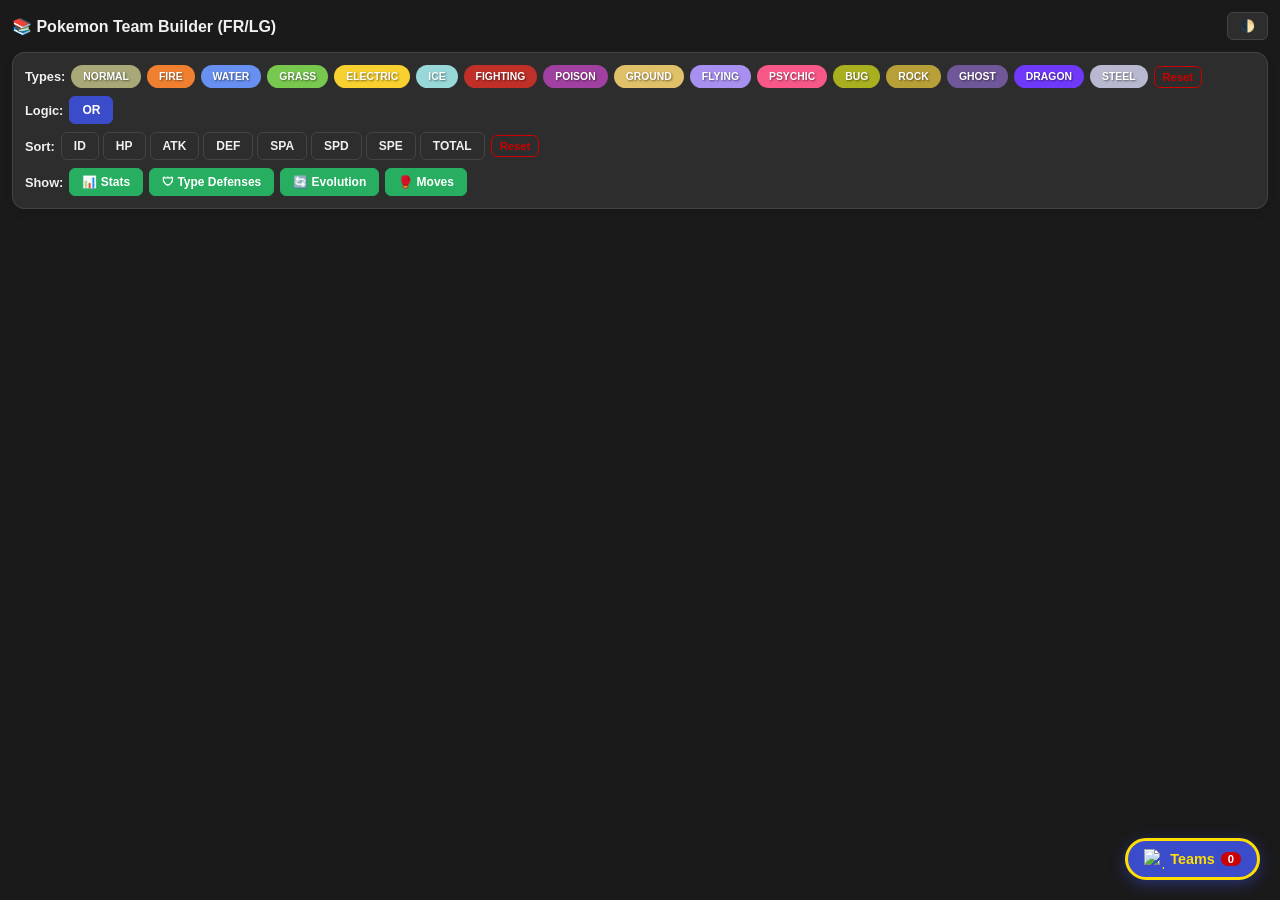
==== commit f961a6f0: "update file structure" ====
--- a/index.html
+++ b/index.html
@@ -4,277 +4,7 @@
     <meta charset="UTF-8">
     <meta name="viewport" content="width=device-width, initial-scale=1.0, maximum-scale=1.0">
     <title>Pokemon Team Builder (FR/LG)</title>
-    <style>
-    :root {
-        --bg: #f4f4f9; --card-bg: #ffffff; --text: #333; --border: #ddd;
-        --pk-blue: #3b4cca; --pk-yellow: #ffde00; --pk-red: #cc0000;
-        --drawer-width: 420px;
-    }
-    body.dark-mode { --bg: #1a1a1a; --card-bg: #2d2d2d; --text: #f0f0f0; --border: #444; }
-    * { box-sizing: border-box; }
-    body { font-family: "Segoe UI", sans-serif; background: var(--bg); color: var(--text); padding: 12px; transition: background 0.3s, color 0.3s; margin: 0; overflow-x: hidden; }
-    .header-row { display: flex; justify-content: space-between; align-items: center; margin-bottom: 12px; }
-    /* ── OVERLAY ── */
-    .drawer-overlay { display: none; position: fixed; inset: 0; background: rgba(0,0,0,0.45); z-index: 200; }
-    .drawer-overlay.open { display: block; }
-
-    /* ── BOTTOM SHEET (desktop default) ── */
-    .team-drawer {
-        position: fixed; left: 0; right: 0; bottom: -100%;
-        max-height: 65vh; min-height: 220px;
-        background: var(--bg); z-index: 201;
-        transition: bottom 0.35s cubic-bezier(.4,0,.2,1);
-        display: flex; flex-direction: column;
-        box-shadow: 0 -4px 24px rgba(0,0,0,0.35);
-        border-radius: 16px 16px 0 0;
-    }
-    .team-drawer.open { bottom: 0; }
-
-    /* Header bar with pokeball + title + show toggles + close */
-    .drawer-header {
-        display: grid;
-        grid-template-columns: auto 1fr auto;
-        align-items: center;
-        gap: 8px;
-        padding: 8px 12px;
-        border-bottom: 2px solid var(--border);
-        background: var(--pk-blue); color: white; flex-shrink: 0;
-        border-radius: 16px 16px 0 0;
-    }
-    /* Show row spans full width on second row when needed */
-    .drawer-header-left { grid-column: 1; display: flex; align-items: center; gap: 6px; }
-    .drawer-show-row { grid-column: 2; display: flex; gap: 4px; flex-wrap: wrap; justify-content: center; align-items: center; }
-    .drawer-close-btn-wrap { grid-column: 3; }
-    .drawer-header-left { display: flex; align-items: center; gap: 8px; flex-shrink: 0; }
-    .drawer-header-left h2 { margin: 0; font-size: 0.95rem; white-space: nowrap; }
-    .drawer-pokeball { width: 22px; height: 22px; image-rendering: pixelated; vertical-align: middle; }
-
-    /* Show toggles inside drawer header */
-    .drawer-show-row { display: flex; gap: 4px; flex-wrap: wrap; flex: 1; justify-content: center; }
-    .drawer-show-btn {
-        padding: 3px 8px; border-radius: 5px; border: 1px solid rgba(255,255,255,0.4);
-        background: rgba(255,255,255,0.15); color: white; cursor: pointer;
-        font-weight: bold; font-size: 0.65rem; white-space: nowrap;
-        transition: 0.15s; -webkit-tap-highlight-color: transparent;
-    }
-    .drawer-show-btn.dsb-active { background: #27ae60; border-color: #27ae60; }
-    .drawer-close-btn { background: none; border: none; color: white; font-size: 1.2rem; cursor: pointer; line-height: 1; flex-shrink: 0; }
-
-    /* Scrollable body */
-    .drawer-body { flex: 1; overflow-y: auto; padding: 8px 10px; }
-
-    /* Footer */
-    .drawer-footer { padding: 6px 10px; border-top: 1px solid var(--border); flex-shrink: 0; }
-
-    /* ── TEAM CONTAINER ── */
-    .team-container {
-        background: rgba(0,0,0,0.05); padding: 6px 8px;
-        border-radius: 10px; margin-bottom: 8px; border: 1px solid var(--border);
-    }
-    .team-label-row { display: flex; justify-content: space-between; align-items: center; margin-bottom: 6px; }
-    .team-name-input { background: transparent; border: none; border-bottom: 1px solid var(--border); color: var(--text); font-weight: bold; font-size: 0.85rem; width: 160px; outline: none; padding: 2px 4px; }
-
-    /* Horizontal 1-row layout for desktop bottom sheet */
-    .team-slots {
-        display: flex; flex-direction: row; gap: 6px;
-        overflow-x: auto; overflow-y: hidden;
-        padding-bottom: 4px; /* space for scrollbar */
-    }
-    .team-slots::-webkit-scrollbar { height: 3px; }
-    .team-slots::-webkit-scrollbar-thumb { background: var(--border); border-radius: 3px; }
-
-    /* Each slot grows to fill available width equally */
-    .slot {
-        flex: 1 1 0; min-width: 120px; max-width: 220px;
-        background: rgba(0,0,0,0.05); border: 2px dashed var(--border);
-        border-radius: 8px; display: flex; align-items: flex-start; justify-content: center;
-        cursor: pointer; position: relative; overflow: visible;
-        transition: border-color 0.2s, background 0.2s;
-        min-height: 50px;
-    }
-    .slot.empty-slot { align-items: center; min-height: 100px; }
-    .slot.empty-slot::after { content: "+"; font-size: 1.8rem; opacity: 0.2; pointer-events: none; }
-    .slot.empty-slot:hover { border-color: var(--pk-blue); background: rgba(59,76,202,0.08); }
-
-    /* Cards inside slots: fill slot, scaled down */
-    .slot .card {
-        width: 100%; margin: 0;
-        border: 1px solid var(--border) !important;
-        border-radius: 6px; cursor: default; padding: 5px;
-    }
-    .slot .card:active { transform: none; }
-    /* Proportional scale — sprite and text shrink together */
-    .slot .card img { width: 52px; height: 52px; }
-    .slot .card .id-badge { font-size: 0.6rem; }
-    .slot .card .card-name { font-size: 0.72rem; }
-    .slot .card .type-pill { font-size: 0.5rem; padding: 2px 5px; }
-    .slot .card .stats-box { font-size: 0.6rem; padding: 4px 5px; gap: 2px; }
-    .slot .card .stat-label { width: 22px; }
-    .slot .card .stat-bar-bg { height: 5px; }
-    .slot .card .card-total { font-size: 0.62rem; margin-top: 4px; }
-    /* Evo chain: smaller sprites, text still legible */
-    .slot .card .evo-node img { width: 28px; height: 28px; }
-    .slot .card .evo-name { font-size: 0.46rem; max-width: 34px; }
-    .slot .card .evo-num { font-size: 0.38rem; }
-    .slot .card .evo-arrow { font-size: 0.75rem; padding: 0 1px; }
-    .slot .card .evo-arrow-label { font-size: 0.38rem; max-width: 30px; }
-    /* Moves: compact */
-    .slot .card .moves-table { font-size: 0.55rem; }
-    .slot .card .moves-table th { padding: 2px 4px; font-size: 0.5rem; }
-    .slot .card .moves-table td { padding: 1px 4px; }
-    /* Type chart */
-    .slot .card .tc-pill { font-size: 0.48rem; padding: 1px 3px; gap: 2px; }
-    .slot .card .typechart-label { font-size: 0.48rem; }
-    .slot .card .tc-section-head { font-size: 0.46rem; }
-    .slot .card .typechart-row { gap: 2px; margin-bottom: 2px; }
-
-    /* Filled slot resets */
-    .slot.slot-filled { border: none; background: none; cursor: default; padding: 0; overflow: visible; min-height: auto; align-items: flex-start; }
-
-    /* Remove btn stays top-right */
-    .slot-remove-btn {
-        position: absolute; top: 3px; right: 3px; z-index: 10;
-        background: var(--pk-red); color: white; border: none; border-radius: 50%;
-        width: 16px; height: 16px; font-size: 0.65rem; cursor: pointer;
-        display: flex; align-items: center; justify-content: center; padding: 0; line-height: 1;
-    }
-
-    /* FAB */
-    .fab-team {
-        position: fixed; bottom: 20px; right: 20px; z-index: 150;
-        background: var(--pk-blue); color: var(--pk-yellow);
-        border: 3px solid var(--pk-yellow); border-radius: 50px;
-        padding: 8px 16px; font-weight: bold; font-size: 0.9rem;
-        cursor: pointer; box-shadow: 0 4px 15px rgba(59,76,202,0.5);
-        display: flex; align-items: center; gap: 6px;
-        -webkit-tap-highlight-color: transparent; user-select: none; transition: transform 0.15s;
-    }
-    .fab-team:active { transform: scale(0.95); }
-    .fab-pokeball { width: 20px; height: 20px; image-rendering: pixelated; }
-    .fab-badge { background: var(--pk-red); color: white; border-radius: 10px; padding: 1px 7px; font-size: 0.7rem; min-width: 20px; text-align: center; }
-
-    /* ── TABLET/MOBILE: right-side drawer (≤1024px) ── */
-    @media (max-width: 1024px) {
-        .team-drawer {
-            top: 0; bottom: unset; left: unset; right: -100%; width: min(520px, 100vw);
-            max-height: 100vh; height: 100%;
-            border-radius: 0; transition: right 0.35s cubic-bezier(.4,0,.2,1);
-            box-shadow: -4px 0 24px rgba(0,0,0,0.35);
-        }
-        .team-drawer.open { bottom: unset; right: 0; }
-        .drawer-header { border-radius: 0; }
-        /* Tablet/mobile: 2-column grid per team row */
-        .team-slots {
-            display: grid !important;
-            grid-template-columns: repeat(2, 1fr);
-            gap: 6px;
-            overflow-x: hidden; overflow-y: visible;
-        }
-        .slot { flex: none; width: 100%; min-height: 80px; max-width: none; }
-        .slot.empty-slot { min-height: 70px; }
-        /* Restore slightly larger text/sprite in wider right drawer */
-        .slot .card img { width: 56px; height: 56px; }
-        .slot .card .card-name { font-size: 0.78rem; }
-        .slot .card .stats-box { font-size: 0.63rem; }
-    }
-    .controls { background: var(--card-bg); padding: 12px; border-radius: 12px; margin-bottom: 12px; position: sticky; top: 0; z-index: 100; border: 1px solid var(--border); box-shadow: 0 4px 10px rgba(0,0,0,0.1); }
-    .filter-row { display: flex; align-items: center; gap: 6px; flex-wrap: wrap; margin-bottom: 8px; }
-    .filter-row:last-child { margin-bottom: 0; }
-    .filter-row strong { font-size: 0.8rem; white-space: nowrap; }
-    .type-pill { padding: 4px 10px; border-radius: 20px; cursor: pointer; border: 2px solid transparent; font-size: 0.65rem; font-weight: bold; text-transform: uppercase; color: white; text-shadow: 1px 1px 2px rgba(0,0,0,0.5); -webkit-tap-highlight-color: transparent; user-select: none; }
-    .type-pill.active { border-color: var(--pk-yellow); box-shadow: 0 0 8px var(--pk-yellow); }
-    .toggle-btn, .btn-sort, .btn-display { padding: 6px 12px; border-radius: 6px; border: 1px solid var(--border); background: var(--card-bg); color: var(--text); cursor: pointer; font-weight: bold; font-size: 0.75rem; -webkit-tap-highlight-color: transparent; user-select: none; white-space: nowrap; transition: 0.15s; }
-    .active { background: var(--pk-blue) !important; color: white !important; border-color: var(--pk-blue) !important; }
-    .btn-display.active { background: #27ae60 !important; border-color: #27ae60 !important; color: white !important; }
-    .btn-display.coming-soon { border-style: dashed; opacity: 0.55; cursor: default; }
-
-    /* Card grid - wide enough for 3-stage evo chain on one line (~220px min) */
-    #main-list { display: grid; grid-template-columns: repeat(auto-fill, minmax(220px, 1fr)); gap: 10px; padding: 4px; padding-bottom: 80px; }
-
-    /* Base card */
-    .card { padding: 10px; display: flex; flex-direction: column; position: relative; background: var(--card-bg); border: 1px solid var(--border); border-radius: 10px; cursor: pointer; -webkit-tap-highlight-color: transparent; user-select: none; transition: transform 0.12s; }
-    .card:active { transform: scale(0.97); }
-    .card.in-team { border-color: var(--pk-yellow); box-shadow: 0 0 0 2px var(--pk-yellow); }
-
-    /* Version-exclusive glows — subtle inner shadow on card border */
-    .card.fr-exclusive { border-color: #e05555; box-shadow: 0 0 0 2px rgba(204,60,60,0.35), inset 0 0 12px rgba(204,60,60,0.08); }
-    .card.lg-exclusive { border-color: #4a9e5c; box-shadow: 0 0 0 2px rgba(60,160,80,0.35), inset 0 0 12px rgba(60,160,80,0.08); }
-    /* in-team overrides version color but keeps the glow subtle underneath */
-    .card.in-team.fr-exclusive { border-color: var(--pk-yellow); box-shadow: 0 0 0 2px var(--pk-yellow), 0 0 8px rgba(204,60,60,0.3); }
-    .card.in-team.lg-exclusive { border-color: var(--pk-yellow); box-shadow: 0 0 0 2px var(--pk-yellow), 0 0 8px rgba(60,160,80,0.3); }
-
-    /* Version badge */
-    .ver-badge { position: absolute; top: 4px; left: 4px; font-size: 0.5rem; font-weight: bold; padding: 1px 4px; border-radius: 3px; letter-spacing: 0.02em; z-index: 4; }
-    .ver-badge.fr { background: rgba(204,60,60,0.8); color: white; }
-    .ver-badge.lg { background: rgba(60,160,80,0.8); color: white; }
-
-    .team-count-badge { display: none; position: absolute; top: 4px; right: 4px; background: var(--pk-red); color: white; border-radius: 50%; width: 20px; height: 20px; font-size: 0.65rem; font-weight: bold; align-items: center; justify-content: center; z-index: 5; box-shadow: 0 1px 4px rgba(0,0,0,0.4); }
-    .card.in-team .team-count-badge { display: flex; }
-    .id-badge { display: block; text-align: center; font-size: 0.7rem; opacity: 0.55; font-family: monospace; }
-    .card img { width: 72px; height: 72px; image-rendering: pixelated; margin: 0 auto; display: block; }
-    .card-header { text-align: center; margin: 6px 0; }
-    .card-name { text-transform: capitalize; font-size: 0.88rem; font-weight: bold; }
-    .type-box { display: flex; justify-content: center; gap: 4px; margin-top: 4px; flex-wrap: wrap; }
-
-    /* Stats */
-    .section-stats.hidden { display: none; }
-    .stats-box { background: rgba(0,0,0,0.08); border-radius: 5px; padding: 7px; display: flex; flex-direction: column; gap: 3px; font-family: monospace; font-size: 0.68rem; }
-    .stat-row { display: flex; align-items: center; gap: 6px; border-radius: 2px; }
-    .stat-label { width: 28px; font-weight: bold; }
-    .stat-bar-bg { flex-grow: 1; height: 6px; background: rgba(0,0,0,0.1); border-radius: 3px; overflow: hidden; }
-    .stat-bar-fill { height: 100%; border-radius: 3px; }
-    .bar-low { background: #ff4d4d; } .bar-mid { background: #ffcc00; } .bar-high { background: #4caf50; }
-    .stat-row.max-stat { outline: 2px solid #000; outline-offset: 1px; background: rgba(255,255,255,0.1); }
-    body.dark-mode .stat-row.max-stat { outline-color: #fff; background: rgba(255,255,255,0.15); }
-    .card-total { text-align: center; font-size: 0.75rem; font-weight: bold; margin-top: 6px; opacity: 0.85; }
-
-    /* Evolution */
-    .section-evo.hidden { display: none; }
-    .evo-chain { margin-top: 6px; background: rgba(0,0,0,0.06); border-radius: 6px; padding: 5px 4px; display: flex; align-items: center; justify-content: center; flex-wrap: nowrap; gap: 1px; overflow-x: auto; }
-    .evo-node { display: flex; flex-direction: column; align-items: center; gap: 1px; flex-shrink: 0; }
-    .evo-node img { width: 42px; height: 42px; image-rendering: pixelated; }
-    .evo-node .evo-name { font-size: 0.6rem; text-transform: capitalize; text-align: center; font-weight: bold; opacity: 0.9; max-width: 50px; overflow: hidden; text-overflow: ellipsis; white-space: nowrap; }
-    .evo-node .evo-num { font-size: 0.52rem; opacity: 0.55; font-family: monospace; }
-    .evo-node.current-mon img { filter: drop-shadow(0 0 3px var(--pk-yellow)); }
-    .evo-arrow { display: flex; flex-direction: column; align-items: center; font-size: 0.9rem; padding: 0 2px; flex-shrink: 0; line-height: 1; }
-    .evo-arrow-label { font-size: 0.52rem; text-align: center; opacity: 0.75; max-width: 40px; line-height: 1.2; white-space: nowrap; }
-
-    /* Moves */
-    .section-moves.hidden { display: none; }
-    .moves-table { width: 100%; border-collapse: collapse; margin-top: 6px; font-size: 0.68rem; font-family: monospace; }
-    .moves-table caption { text-align: left; font-size: 0.62rem; font-weight: bold; opacity: 0.6; padding-bottom: 2px; text-transform: uppercase; letter-spacing: 0.05em; }
-    .moves-table th { background: rgba(0,0,0,0.12); padding: 3px 5px; text-align: left; font-size: 0.6rem; text-transform: uppercase; letter-spacing: 0.04em; border-bottom: 1px solid var(--border); }
-    .moves-table td { padding: 2px 5px; border-bottom: 1px solid rgba(0,0,0,0.05); }
-    .moves-table tr:last-child td { border-bottom: none; }
-    .moves-table td:first-child { width: 36px; opacity: 0.65; font-weight: bold; text-align: right; padding-right: 8px; }
-    .moves-table tr:nth-child(even) td { background: rgba(0,0,0,0.04); }
-
-    /* Banner / misc */
-    .select-banner { display: none; position: fixed; top: 0; left: 0; right: 0; z-index: 300; background: var(--pk-blue); color: white; text-align: center; padding: 10px; font-weight: bold; font-size: 0.9rem; }
-    .select-banner.show { display: block; }
-    .select-banner button { background: var(--pk-red); color: white; border: none; border-radius: 4px; padding: 4px 10px; margin-left: 10px; cursor: pointer; font-weight: bold; }
-    .delete-row-btn { background: none; border: none; color: var(--pk-red); font-size: 1rem; cursor: pointer; padding: 2px 6px; }
-    @media (max-width: 520px) {
-        #main-list { grid-template-columns: repeat(auto-fill, minmax(200px, 1fr)); gap: 8px; }
-        body { padding: 8px; }
-    }
-    ::-webkit-scrollbar { width: 5px; }
-    ::-webkit-scrollbar-thumb { background: var(--border); border-radius: 3px; }
-
-    /* Type Chart */
-    .section-typechart.hidden { display: none; }
-    .typechart-wrap { margin-top: 6px; }
-    .typechart-label { font-size: 0.6rem; font-weight: bold; text-transform: uppercase; letter-spacing: 0.05em; opacity: 0.6; margin-bottom: 3px; }
-    .typechart-row { display: flex; flex-wrap: wrap; gap: 3px; margin-bottom: 4px; }
-    .tc-pill {
-        display: inline-flex; align-items: center; gap: 3px;
-        padding: 2px 6px; border-radius: 4px; font-size: 0.58rem; font-weight: bold;
-        color: white; text-shadow: 1px 1px 1px rgba(0,0,0,0.4);
-        white-space: nowrap;
-    }
-    .tc-pill .tc-mult { font-size: 0.65rem; opacity: 0.9; }
-    .tc-section-head { font-size: 0.58rem; font-weight: bold; opacity: 0.55; margin-top: 4px; margin-bottom: 2px; letter-spacing: 0.03em; }
-    </style>
+<link rel="stylesheet" href="styles.css" />
 </head>
 <body class="dark-mode">
 <div class="select-banner" id="select-banner">Tap a Pok&#233;mon to fill the slot <button onclick="cancelSelectingSlot()">Cancel</button></div>
@@ -323,695 +53,11 @@
 </div>
 <div id="main-list"></div>
 <button class="fab-team" onclick="openDrawer()"><img class="fab-pokeball" src="https://raw.githubusercontent.com/PokeAPI/sprites/master/sprites/items/poke-ball.png" alt="pokeball"> Teams <span class="fab-badge" id="team-count">0</span></button>
-<script>
 
-const typeColors = {
-    normal:'#A8A878',fire:'#F08030',water:'#6890F0',grass:'#78C850',
-    electric:'#F8D030',ice:'#98D8D8',fighting:'#C03028',poison:'#A040A0',
-    ground:'#E0C068',flying:'#A890F0',psychic:'#F85888',bug:'#A8B020',
-    rock:'#B8A038',ghost:'#705898',dragon:'#7038F8',steel:'#B8B8D0'
-};
-
-// Version exclusives (Gen 1 Pokemon only from pokemondb.net)
-// FireRed: Ekans,Arbok,Oddish,Gloom,Vileplume,Psyduck,Golduck,Growlithe,Arcanine,Shellder,Cloyster,Scyther,Electabuzz
-const frExclusive = new Set([23,24,43,44,45,54,55,58,59,90,91,123,125]);
-// LeafGreen: Sandshrew,Sandslash,Vulpix,Ninetales,Bellsprout,Weepinbell,Victreebel,Slowpoke,Slowbro,Staryu,Starmie,Magmar,Pinsir
-const lgExclusive = new Set([27,28,37,38,69,70,71,79,80,120,121,126,127]);
-
-const pokemonData = [
-    {id:1,name:"bulbasaur",types:["grass","poison"],hp:45,atk:49,def:49,spa:65,spd:65,spe:45,total:318},
-    {id:2,name:"ivysaur",types:["grass","poison"],hp:60,atk:62,def:63,spa:80,spd:80,spe:60,total:405},
-    {id:3,name:"venusaur",types:["grass","poison"],hp:80,atk:82,def:83,spa:100,spd:100,spe:80,total:525},
-    {id:4,name:"charmander",types:["fire"],hp:39,atk:52,def:43,spa:60,spd:50,spe:65,total:309},
-    {id:5,name:"charmeleon",types:["fire"],hp:58,atk:64,def:58,spa:80,spd:65,spe:80,total:405},
-    {id:6,name:"charizard",types:["fire","flying"],hp:78,atk:84,def:78,spa:109,spd:85,spe:100,total:534},
-    {id:7,name:"squirtle",types:["water"],hp:44,atk:48,def:65,spa:50,spd:64,spe:43,total:314},
-    {id:8,name:"wartortle",types:["water"],hp:59,atk:63,def:80,spa:65,spd:80,spe:58,total:405},
-    {id:9,name:"blastoise",types:["water"],hp:79,atk:83,def:100,spa:85,spd:105,spe:78,total:530},
-    {id:10,name:"caterpie",types:["bug"],hp:45,atk:30,def:35,spa:20,spd:20,spe:45,total:195},
-    {id:11,name:"metapod",types:["bug"],hp:50,atk:20,def:55,spa:25,spd:25,spe:30,total:205},
-    {id:12,name:"butterfree",types:["bug","flying"],hp:60,atk:45,def:50,spa:80,spd:80,spe:70,total:385},
-    {id:13,name:"weedle",types:["bug","poison"],hp:40,atk:35,def:30,spa:20,spd:20,spe:50,total:195},
-    {id:14,name:"kakuna",types:["bug","poison"],hp:45,atk:25,def:50,spa:25,spd:25,spe:35,total:205},
-    {id:15,name:"beedrill",types:["bug","poison"],hp:65,atk:80,def:40,spa:45,spd:80,spe:75,total:385},
-    {id:16,name:"pidgey",types:["normal","flying"],hp:40,atk:45,def:40,spa:35,spd:35,spe:56,total:251},
-    {id:17,name:"pidgeotto",types:["normal","flying"],hp:63,atk:60,def:55,spa:50,spd:50,spe:71,total:349},
-    {id:18,name:"pidgeot",types:["normal","flying"],hp:83,atk:80,def:75,spa:70,spd:70,spe:91,total:469},
-    {id:19,name:"rattata",types:["normal"],hp:30,atk:56,def:35,spa:25,spd:35,spe:72,total:253},
-    {id:20,name:"raticate",types:["normal"],hp:55,atk:81,def:60,spa:50,spd:70,spe:97,total:413},
-    {id:21,name:"spearow",types:["normal","flying"],hp:40,atk:60,def:30,spa:31,spd:31,spe:70,total:262},
-    {id:22,name:"fearow",types:["normal","flying"],hp:65,atk:90,def:65,spa:61,spd:61,spe:100,total:442},
-    {id:23,name:"ekans",types:["poison"],hp:35,atk:60,def:44,spa:40,spd:54,spe:55,total:288},
-    {id:24,name:"arbok",types:["poison"],hp:60,atk:85,def:69,spa:65,spd:79,spe:80,total:438},
-    {id:25,name:"pikachu",types:["electric"],hp:35,atk:55,def:30,spa:50,spd:40,spe:90,total:300},
-    {id:26,name:"raichu",types:["electric"],hp:60,atk:90,def:55,spa:90,spd:80,spe:100,total:475},
-    {id:27,name:"sandshrew",types:["ground"],hp:50,atk:75,def:85,spa:20,spd:30,spe:40,total:300},
-    {id:28,name:"sandslash",types:["ground"],hp:75,atk:100,def:110,spa:45,spd:55,spe:65,total:450},
-    {id:29,name:"nidoran-f",types:["poison"],hp:55,atk:47,def:52,spa:40,spd:40,spe:41,total:275},
-    {id:30,name:"nidorina",types:["poison"],hp:70,atk:62,def:67,spa:55,spd:55,spe:56,total:365},
-    {id:31,name:"nidoqueen",types:["poison","ground"],hp:90,atk:82,def:87,spa:75,spd:85,spe:76,total:495},
-    {id:32,name:"nidoran-m",types:["poison"],hp:46,atk:57,def:40,spa:40,spd:40,spe:50,total:273},
-    {id:33,name:"nidorino",types:["poison"],hp:61,atk:72,def:57,spa:55,spd:55,spe:65,total:365},
-    {id:34,name:"nidoking",types:["poison","ground"],hp:81,atk:92,def:77,spa:85,spd:75,spe:85,total:495},
-    {id:35,name:"clefairy",types:["normal"],hp:70,atk:45,def:48,spa:60,spd:65,spe:35,total:323},
-    {id:36,name:"clefable",types:["normal"],hp:95,atk:70,def:73,spa:85,spd:90,spe:60,total:473},
-    {id:37,name:"vulpix",types:["fire"],hp:38,atk:41,def:40,spa:50,spd:65,spe:65,total:299},
-    {id:38,name:"ninetales",types:["fire"],hp:73,atk:76,def:75,spa:81,spd:100,spe:100,total:505},
-    {id:39,name:"jigglypuff",types:["normal"],hp:115,atk:45,def:20,spa:45,spd:25,spe:20,total:270},
-    {id:40,name:"wigglytuff",types:["normal"],hp:140,atk:70,def:45,spa:75,spd:50,spe:45,total:425},
-    {id:41,name:"zubat",types:["poison","flying"],hp:40,atk:45,def:35,spa:30,spd:40,spe:55,total:245},
-    {id:42,name:"golbat",types:["poison","flying"],hp:75,atk:80,def:70,spa:65,spd:75,spe:90,total:455},
-    {id:43,name:"oddish",types:["grass","poison"],hp:45,atk:50,def:55,spa:75,spd:65,spe:30,total:320},
-    {id:44,name:"gloom",types:["grass","poison"],hp:60,atk:65,def:70,spa:85,spd:75,spe:40,total:395},
-    {id:45,name:"vileplume",types:["grass","poison"],hp:75,atk:80,def:85,spa:100,spd:90,spe:50,total:480},
-    {id:46,name:"paras",types:["bug","grass"],hp:35,atk:70,def:55,spa:45,spd:55,spe:25,total:285},
-    {id:47,name:"parasect",types:["bug","grass"],hp:60,atk:95,def:80,spa:60,spd:80,spe:30,total:405},
-    {id:48,name:"venonat",types:["bug","poison"],hp:60,atk:55,def:50,spa:40,spd:55,spe:45,total:305},
-    {id:49,name:"venomoth",types:["bug","poison"],hp:70,atk:65,def:60,spa:90,spd:75,spe:90,total:450},
-    {id:50,name:"diglett",types:["ground"],hp:10,atk:55,def:25,spa:35,spd:45,spe:95,total:265},
-    {id:51,name:"dugtrio",types:["ground"],hp:35,atk:80,def:50,spa:50,spd:70,spe:120,total:405},
-    {id:52,name:"meowth",types:["normal"],hp:40,atk:45,def:35,spa:40,spd:40,spe:90,total:290},
-    {id:53,name:"persian",types:["normal"],hp:65,atk:70,def:60,spa:65,spd:65,spe:115,total:440},
-    {id:54,name:"psyduck",types:["water"],hp:50,atk:52,def:48,spa:65,spd:50,spe:55,total:320},
-    {id:55,name:"golduck",types:["water"],hp:80,atk:82,def:78,spa:95,spd:80,spe:85,total:500},
-    {id:56,name:"mankey",types:["fighting"],hp:40,atk:80,def:35,spa:35,spd:45,spe:70,total:305},
-    {id:57,name:"primeape",types:["fighting"],hp:65,atk:105,def:60,spa:60,spd:70,spe:95,total:455},
-    {id:58,name:"growlithe",types:["fire"],hp:55,atk:70,def:45,spa:70,spd:50,spe:60,total:350},
-    {id:59,name:"arcanine",types:["fire"],hp:90,atk:110,def:80,spa:100,spd:80,spe:95,total:555},
-    {id:60,name:"poliwag",types:["water"],hp:40,atk:50,def:40,spa:40,spd:40,spe:90,total:300},
-    {id:61,name:"poliwhirl",types:["water"],hp:65,atk:65,def:65,spa:50,spd:50,spe:90,total:385},
-    {id:62,name:"poliwrath",types:["water","fighting"],hp:90,atk:85,def:95,spa:70,spd:90,spe:70,total:500},
-    {id:63,name:"abra",types:["psychic"],hp:25,atk:20,def:15,spa:105,spd:55,spe:90,total:310},
-    {id:64,name:"kadabra",types:["psychic"],hp:40,atk:35,def:30,spa:120,spd:70,spe:105,total:400},
-    {id:65,name:"alakazam",types:["psychic"],hp:55,atk:50,def:45,spa:135,spd:85,spe:120,total:490},
-    {id:66,name:"machop",types:["fighting"],hp:70,atk:80,def:50,spa:35,spd:35,spe:35,total:305},
-    {id:67,name:"machoke",types:["fighting"],hp:80,atk:100,def:70,spa:50,spd:60,spe:45,total:405},
-    {id:68,name:"machamp",types:["fighting"],hp:90,atk:130,def:80,spa:65,spd:85,spe:55,total:505},
-    {id:69,name:"bellsprout",types:["grass","poison"],hp:50,atk:75,def:35,spa:70,spd:30,spe:40,total:300},
-    {id:70,name:"weepinbell",types:["grass","poison"],hp:65,atk:90,def:50,spa:85,spd:45,spe:55,total:390},
-    {id:71,name:"victreebel",types:["grass","poison"],hp:80,atk:105,def:65,spa:100,spd:60,spe:70,total:480},
-    {id:72,name:"tentacool",types:["water","poison"],hp:40,atk:40,def:35,spa:50,spd:100,spe:70,total:335},
-    {id:73,name:"tentacruel",types:["water","poison"],hp:80,atk:70,def:65,spa:80,spd:120,spe:100,total:515},
-    {id:74,name:"geodude",types:["rock","ground"],hp:40,atk:80,def:100,spa:30,spd:30,spe:20,total:300},
-    {id:75,name:"graveler",types:["rock","ground"],hp:55,atk:95,def:115,spa:45,spd:45,spe:35,total:390},
-    {id:76,name:"golem",types:["rock","ground"],hp:80,atk:110,def:130,spa:55,spd:65,spe:45,total:485},
-    {id:77,name:"ponyta",types:["fire"],hp:50,atk:85,def:55,spa:65,spd:65,spe:90,total:410},
-    {id:78,name:"rapidash",types:["fire"],hp:65,atk:100,def:70,spa:80,spd:80,spe:105,total:500},
-    {id:79,name:"slowpoke",types:["water","psychic"],hp:90,atk:65,def:65,spa:40,spd:40,spe:15,total:315},
-    {id:80,name:"slowbro",types:["water","psychic"],hp:95,atk:75,def:110,spa:100,spd:80,spe:30,total:490},
-    {id:81,name:"magnemite",types:["electric","steel"],hp:25,atk:35,def:70,spa:95,spd:55,spe:45,total:325},
-    {id:82,name:"magneton",types:["electric","steel"],hp:50,atk:60,def:95,spa:120,spd:70,spe:70,total:465},
-    {id:83,name:"farfetchd",types:["normal","flying"],hp:52,atk:65,def:55,spa:58,spd:62,spe:60,total:352},
-    {id:84,name:"doduo",types:["normal","flying"],hp:35,atk:85,def:45,spa:35,spd:35,spe:75,total:310},
-    {id:85,name:"dodrio",types:["normal","flying"],hp:60,atk:110,def:70,spa:60,spd:60,spe:100,total:460},
-    {id:86,name:"seel",types:["water"],hp:65,atk:45,def:55,spa:45,spd:70,spe:45,total:325},
-    {id:87,name:"dewgong",types:["water","ice"],hp:90,atk:70,def:80,spa:70,spd:95,spe:70,total:475},
-    {id:88,name:"grimer",types:["poison"],hp:80,atk:80,def:50,spa:40,spd:50,spe:25,total:325},
-    {id:89,name:"muk",types:["poison"],hp:105,atk:105,def:75,spa:65,spd:100,spe:50,total:500},
-    {id:90,name:"shellder",types:["water"],hp:30,atk:65,def:100,spa:45,spd:25,spe:40,total:305},
-    {id:91,name:"cloyster",types:["water","ice"],hp:50,atk:95,def:180,spa:85,spd:45,spe:70,total:525},
-    {id:92,name:"gastly",types:["ghost","poison"],hp:30,atk:35,def:30,spa:100,spd:35,spe:80,total:310},
-    {id:93,name:"haunter",types:["ghost","poison"],hp:45,atk:50,def:45,spa:115,spd:55,spe:95,total:405},
-    {id:94,name:"gengar",types:["ghost","poison"],hp:60,atk:65,def:60,spa:130,spd:75,spe:110,total:500},
-    {id:95,name:"onix",types:["rock","ground"],hp:35,atk:45,def:160,spa:30,spd:45,spe:70,total:385},
-    {id:96,name:"drowzee",types:["psychic"],hp:60,atk:48,def:45,spa:43,spd:90,spe:42,total:328},
-    {id:97,name:"hypno",types:["psychic"],hp:85,atk:73,def:70,spa:73,spd:115,spe:67,total:483},
-    {id:98,name:"krabby",types:["water"],hp:30,atk:105,def:90,spa:25,spd:25,spe:50,total:325},
-    {id:99,name:"kingler",types:["water"],hp:55,atk:130,def:115,spa:50,spd:50,spe:75,total:475},
-    {id:100,name:"voltorb",types:["electric"],hp:40,atk:30,def:50,spa:55,spd:55,spe:100,total:330},
-    {id:101,name:"electrode",types:["electric"],hp:60,atk:50,def:70,spa:80,spd:80,spe:140,total:480},
-    {id:102,name:"exeggcute",types:["grass","psychic"],hp:60,atk:40,def:80,spa:60,spd:45,spe:40,total:325},
-    {id:103,name:"exeggutor",types:["grass","psychic"],hp:95,atk:95,def:85,spa:125,spd:65,spe:55,total:520},
-    {id:104,name:"cubone",types:["ground"],hp:50,atk:50,def:95,spa:40,spd:50,spe:35,total:320},
-    {id:105,name:"marowak",types:["ground"],hp:60,atk:80,def:110,spa:50,spd:80,spe:45,total:425},
-    {id:106,name:"hitmonlee",types:["fighting"],hp:50,atk:120,def:53,spa:35,spd:110,spe:87,total:455},
-    {id:107,name:"hitmonchan",types:["fighting"],hp:50,atk:105,def:79,spa:35,spd:110,spe:76,total:455},
-    {id:108,name:"lickitung",types:["normal"],hp:90,atk:55,def:75,spa:60,spd:75,spe:30,total:385},
-    {id:109,name:"koffing",types:["poison"],hp:40,atk:65,def:95,spa:60,spd:45,spe:35,total:340},
-    {id:110,name:"weezing",types:["poison"],hp:65,atk:90,def:120,spa:85,spd:70,spe:60,total:490},
-    {id:111,name:"rhyhorn",types:["ground","rock"],hp:80,atk:85,def:95,spa:30,spd:30,spe:25,total:345},
-    {id:112,name:"rhydon",types:["ground","rock"],hp:105,atk:130,def:120,spa:45,spd:45,spe:40,total:485},
-    {id:113,name:"chansey",types:["normal"],hp:250,atk:5,def:5,spa:35,spd:105,spe:50,total:450},
-    {id:114,name:"tangela",types:["grass"],hp:65,atk:55,def:115,spa:100,spd:40,spe:60,total:435},
-    {id:115,name:"kangaskhan",types:["normal"],hp:105,atk:95,def:80,spa:40,spd:80,spe:90,total:490},
-    {id:116,name:"horsea",types:["water"],hp:30,atk:40,def:70,spa:70,spd:25,spe:60,total:295},
-    {id:117,name:"seadra",types:["water"],hp:55,atk:65,def:95,spa:95,spd:45,spe:85,total:440},
-    {id:118,name:"goldeen",types:["water"],hp:45,atk:67,def:60,spa:35,spd:50,spe:63,total:320},
-    {id:119,name:"seaking",types:["water"],hp:80,atk:92,def:65,spa:65,spd:80,spe:68,total:450},
-    {id:120,name:"staryu",types:["water"],hp:30,atk:45,def:55,spa:70,spd:55,spe:85,total:340},
-    {id:121,name:"starmie",types:["water","psychic"],hp:60,atk:75,def:85,spa:100,spd:85,spe:115,total:520},
-    {id:122,name:"mr-mime",types:["psychic"],hp:40,atk:45,def:65,spa:100,spd:120,spe:90,total:460},
-    {id:123,name:"scyther",types:["bug","flying"],hp:70,atk:110,def:80,spa:55,spd:80,spe:105,total:500},
-    {id:124,name:"jynx",types:["ice","psychic"],hp:65,atk:50,def:35,spa:115,spd:95,spe:95,total:455},
-    {id:125,name:"electabuzz",types:["electric"],hp:65,atk:83,def:57,spa:95,spd:85,spe:105,total:490},
-    {id:126,name:"magmar",types:["fire"],hp:65,atk:95,def:57,spa:100,spd:85,spe:93,total:495},
-    {id:127,name:"pinsir",types:["bug"],hp:65,atk:125,def:100,spa:55,spd:70,spe:85,total:500},
-    {id:128,name:"tauros",types:["normal"],hp:75,atk:100,def:95,spa:40,spd:70,spe:110,total:490},
-    {id:129,name:"magikarp",types:["water"],hp:20,atk:10,def:55,spa:15,spd:20,spe:80,total:200},
-    {id:130,name:"gyarados",types:["water","flying"],hp:95,atk:125,def:79,spa:60,spd:100,spe:81,total:540},
-    {id:131,name:"lapras",types:["water","ice"],hp:130,atk:85,def:80,spa:85,spd:95,spe:60,total:535},
-    {id:132,name:"ditto",types:["normal"],hp:48,atk:48,def:48,spa:48,spd:48,spe:48,total:288},
-    {id:133,name:"eevee",types:["normal"],hp:55,atk:55,def:50,spa:45,spd:65,spe:55,total:325},
-    {id:134,name:"vaporeon",types:["water"],hp:130,atk:65,def:60,spa:110,spd:95,spe:65,total:525},
-    {id:135,name:"jolteon",types:["electric"],hp:65,atk:65,def:60,spa:110,spd:95,spe:130,total:525},
-    {id:136,name:"flareon",types:["fire"],hp:65,atk:130,def:60,spa:95,spd:110,spe:65,total:525},
-    {id:137,name:"porygon",types:["normal"],hp:65,atk:60,def:70,spa:85,spd:75,spe:40,total:395},
-    {id:138,name:"omanyte",types:["rock","water"],hp:35,atk:40,def:100,spa:90,spd:55,spe:35,total:355},
-    {id:139,name:"omastar",types:["rock","water"],hp:70,atk:60,def:125,spa:115,spd:70,spe:55,total:495},
-    {id:140,name:"kabuto",types:["rock","water"],hp:30,atk:80,def:90,spa:55,spd:45,spe:55,total:355},
-    {id:141,name:"kabutops",types:["rock","water"],hp:60,atk:115,def:105,spa:65,spd:70,spe:80,total:495},
-    {id:142,name:"aerodactyl",types:["rock","flying"],hp:80,atk:105,def:65,spa:60,spd:75,spe:130,total:515},
-    {id:143,name:"snorlax",types:["normal"],hp:160,atk:110,def:65,spa:65,spd:110,spe:30,total:540},
-    {id:144,name:"articuno",types:["ice","flying"],hp:90,atk:85,def:100,spa:95,spd:125,spe:85,total:580},
-    {id:145,name:"zapdos",types:["electric","flying"],hp:90,atk:90,def:85,spa:125,spd:90,spe:100,total:580},
-    {id:146,name:"moltres",types:["fire","flying"],hp:90,atk:100,def:90,spa:125,spd:85,spe:90,total:580},
-    {id:147,name:"dratini",types:["dragon"],hp:41,atk:64,def:45,spa:50,spd:50,spe:50,total:300},
-    {id:148,name:"dragonair",types:["dragon"],hp:61,atk:84,def:65,spa:70,spd:70,spe:70,total:420},
-    {id:149,name:"dragonite",types:["dragon","flying"],hp:91,atk:134,def:95,spa:100,spd:100,spe:80,total:600},
-    {id:150,name:"mewtwo",types:["psychic"],hp:106,atk:110,def:90,spa:154,spd:90,spe:130,total:680},
-    {id:151,name:"mew",types:["psychic"],hp:100,atk:100,def:100,spa:100,spd:100,spe:100,total:600}
-];
-
-// Level-up movesets: {id: [[lvl, "Move Name"], ...]} sorted by lvl asc
-// FRLG level-up moves (level-up only, ordered ascending)
-const movesets = {
-1:[[1,"Tackle"],[1,"Growl"],[7,"Leech Seed"],[13,"Vine Whip"],[20,"Poison Powder"],[22,"Sleep Powder"],[29,"Razor Leaf"],[38,"Sweet Scent"],[46,"Growth"],[50,"Synthesis"],[59,"SolarBeam"]],
-2:[[1,"Tackle"],[1,"Growl"],[1,"Leech Seed"],[7,"Leech Seed"],[13,"Vine Whip"],[20,"Poison Powder"],[22,"Sleep Powder"],[29,"Razor Leaf"],[38,"Sweet Scent"],[46,"Growth"],[50,"Synthesis"],[59,"SolarBeam"]],
-3:[[1,"Tackle"],[1,"Growl"],[1,"Leech Seed"],[1,"Vine Whip"],[7,"Leech Seed"],[13,"Vine Whip"],[20,"Poison Powder"],[22,"Sleep Powder"],[29,"Razor Leaf"],[38,"Sweet Scent"],[46,"Growth"],[50,"Synthesis"],[59,"SolarBeam"]],
-4:[[1,"Scratch"],[1,"Growl"],[7,"Ember"],[13,"Smokescreen"],[19,"Scratch"],[25,"Slash"],[31,"Flamethrower"],[37,"Fire Spin"]],
-5:[[1,"Scratch"],[1,"Growl"],[7,"Ember"],[13,"Smokescreen"],[20,"Scratch"],[27,"Slash"],[34,"Flamethrower"],[41,"Fire Spin"]],
-6:[[1,"Scratch"],[1,"Growl"],[1,"Ember"],[7,"Ember"],[13,"Smokescreen"],[20,"Scratch"],[27,"Slash"],[34,"Flamethrower"],[41,"Fire Spin"]],
-7:[[1,"Tackle"],[1,"Tail Whip"],[7,"Bubble"],[13,"Withdraw"],[19,"Water Gun"],[25,"Bite"],[31,"Rapid Spin"],[37,"Protect"],[43,"Rain Dance"],[49,"Skull Bash"],[55,"Hydro Pump"]],
-8:[[1,"Tackle"],[1,"Tail Whip"],[7,"Bubble"],[13,"Withdraw"],[20,"Water Gun"],[27,"Bite"],[34,"Rapid Spin"],[41,"Protect"],[48,"Rain Dance"],[55,"Skull Bash"],[62,"Hydro Pump"]],
-9:[[1,"Tackle"],[1,"Tail Whip"],[1,"Bubble"],[1,"Withdraw"],[7,"Bubble"],[13,"Withdraw"],[20,"Water Gun"],[27,"Bite"],[34,"Rapid Spin"],[41,"Protect"],[48,"Rain Dance"],[55,"Skull Bash"],[62,"Hydro Pump"]],
-10:[[1,"Tackle"],[1,"String Shot"],[7,"Bug Bite"]],
-11:[[1,"Harden"]],
-12:[[1,"Confusion"],[1,"Poison Powder"],[1,"Stun Spore"],[10,"Supersonic"],[13,"Whirlwind"],[18,"Gust"],[26,"Psybeam"],[32,"Silver Wind"],[40,"Light Screen"],[46,"Safeguard"]],
-13:[[1,"Poison Sting"],[1,"String Shot"],[7,"Bug Bite"]],
-14:[[1,"Harden"],[1,"Poison Sting"]],
-15:[[1,"Fury Attack"],[1,"Poison Sting"],[1,"String Shot"],[20,"Twineedle"],[25,"Pin Missile"],[30,"Agility"],[35,"Slash"]],
-16:[[1,"Tackle"],[1,"Sand Attack"],[9,"Gust"],[14,"Quick Attack"],[23,"Whirlwind"],[28,"Wing Attack"],[36,"Agility"],[42,"Mirror Move"]],
-17:[[1,"Tackle"],[1,"Sand Attack"],[9,"Gust"],[14,"Quick Attack"],[23,"Whirlwind"],[28,"Wing Attack"],[38,"Agility"],[44,"Mirror Move"]],
-18:[[1,"Tackle"],[1,"Sand Attack"],[1,"Gust"],[1,"Quick Attack"],[9,"Gust"],[14,"Quick Attack"],[23,"Whirlwind"],[28,"Wing Attack"],[38,"Agility"],[44,"Mirror Move"]],
-19:[[1,"Tackle"],[1,"Tail Whip"],[7,"Quick Attack"],[14,"Hyper Fang"],[23,"Scary Face"],[34,"Pursuit"]],
-20:[[1,"Tackle"],[1,"Tail Whip"],[7,"Quick Attack"],[14,"Hyper Fang"],[24,"Scary Face"],[33,"Pursuit"],[41,"Super Fang"]],
-21:[[1,"Peck"],[1,"Growl"],[9,"Leer"],[17,"Fury Attack"],[25,"Mirror Move"],[33,"Drill Peck"]],
-22:[[1,"Peck"],[1,"Growl"],[9,"Leer"],[17,"Fury Attack"],[28,"Mirror Move"],[39,"Drill Peck"]],
-23:[[1,"Wrap"],[1,"Leer"],[9,"Poison Sting"],[17,"Bite"],[25,"Glare"],[33,"Screech"],[41,"Acid"]],
-24:[[1,"Wrap"],[1,"Leer"],[9,"Poison Sting"],[17,"Bite"],[27,"Glare"],[36,"Screech"],[47,"Acid"]],
-25:[[1,"Thundershock"],[1,"Growl"],[9,"Tail Whip"],[13,"Thunder Wave"],[18,"Quick Attack"],[26,"Double Team"],[33,"Slam"],[41,"Thunderbolt"],[49,"Agility"],[61,"Thunder"]],
-26:[[1,"Thundershock"],[1,"Tail Whip"],[1,"Thunder Wave"],[1,"Quick Attack"]],
-27:[[1,"Scratch"],[1,"Defense Curl"],[11,"Sand Attack"],[17,"Poison Sting"],[23,"Slash"],[31,"Swift"],[39,"Fury Swipes"]],
-28:[[1,"Scratch"],[1,"Defense Curl"],[11,"Sand Attack"],[17,"Poison Sting"],[25,"Slash"],[34,"Swift"],[43,"Fury Swipes"]],
-29:[[1,"Growl"],[1,"Scratch"],[8,"Tail Whip"],[12,"Double Kick"],[17,"Poison Sting"],[23,"Bite"],[30,"Fury Swipes"],[38,"Flatter"]],
-30:[[1,"Growl"],[1,"Scratch"],[1,"Tail Whip"],[8,"Tail Whip"],[12,"Double Kick"],[17,"Poison Sting"],[23,"Bite"],[32,"Fury Swipes"],[41,"Flatter"]],
-31:[[1,"Scratch"],[1,"Tail Whip"],[1,"Double Kick"],[1,"Poison Sting"],[12,"Double Kick"],[17,"Poison Sting"],[23,"Bite"],[32,"Fury Swipes"],[41,"Flatter"],[53,"Crunch"]],
-32:[[1,"Leer"],[1,"Peck"],[8,"Focus Energy"],[12,"Double Kick"],[17,"Poison Sting"],[23,"Horn Attack"],[30,"Fury Attack"],[38,"Flatter"]],
-33:[[1,"Leer"],[1,"Peck"],[1,"Focus Energy"],[8,"Focus Energy"],[12,"Double Kick"],[17,"Poison Sting"],[23,"Horn Attack"],[32,"Fury Attack"],[41,"Flatter"]],
-34:[[1,"Peck"],[1,"Focus Energy"],[1,"Double Kick"],[1,"Poison Sting"],[12,"Double Kick"],[17,"Poison Sting"],[23,"Horn Attack"],[32,"Fury Attack"],[41,"Flatter"],[53,"Megahorn"]],
-35:[[1,"Pound"],[1,"Growl"],[5,"Encore"],[9,"Sing"],[13,"Double Slap"],[17,"Minimize"],[21,"Metronome"],[25,"Defense Curl"],[29,"Soft-Boiled"],[33,"Body Slam"],[37,"Mimic"],[41,"Double-Edge"],[45,"Light Screen"]],
-36:[[1,"Pound"],[1,"Growl"],[1,"Sing"],[1,"Double Slap"]],
-37:[[1,"Ember"],[1,"Tail Whip"],[7,"Roar"],[13,"Quick Attack"],[19,"Will-O-Wisp"],[25,"Confuse Ray"],[31,"Imprison"],[37,"Flamethrower"],[43,"Safeguard"]],
-38:[[1,"Ember"],[1,"Tail Whip"],[1,"Roar"],[1,"Quick Attack"]],
-39:[[1,"Sing"],[1,"Defense Curl"],[5,"Pound"],[9,"Disable"],[13,"Defense Curl"],[17,"DoubleSlap"],[21,"Rest"],[25,"Body Slam"],[29,"Mimic"],[33,"Hyper Voice"],[37,"Double-Edge"]],
-40:[[1,"Sing"],[1,"Defense Curl"],[1,"Pound"],[1,"Disable"]],
-41:[[1,"Absorb"],[1,"Supersonic"],[9,"Astonish"],[17,"Bite"],[25,"Wing Attack"],[33,"Confuse Ray"],[41,"Air Cutter"],[49,"Mean Look"],[57,"Leech Life"]],
-42:[[1,"Absorb"],[1,"Supersonic"],[9,"Astonish"],[17,"Bite"],[28,"Wing Attack"],[37,"Confuse Ray"],[48,"Air Cutter"],[57,"Mean Look"],[66,"Leech Life"]],
-43:[[1,"Absorb"],[1,"Sweet Scent"],[9,"Acid"],[15,"PoisonPowder"],[19,"Sleep Powder"],[27,"Stun Spore"],[33,"Moonlight"],[39,"Petal Dance"],[45,"Sunny Day"]],
-44:[[1,"Absorb"],[1,"Sweet Scent"],[9,"Acid"],[15,"PoisonPowder"],[19,"Sleep Powder"],[28,"Stun Spore"],[35,"Moonlight"],[44,"Petal Dance"],[53,"Sunny Day"]],
-45:[[1,"Absorb"],[1,"Sweet Scent"],[9,"Acid"],[15,"PoisonPowder"],[19,"Sleep Powder"],[28,"Stun Spore"],[35,"Moonlight"],[44,"Petal Dance"],[53,"Sunny Day"]],
-46:[[1,"Scratch"],[1,"Stun Spore"],[1,"Leech Life"],[7,"Poison Powder"],[13,"Leech Life"],[19,"Spore"],[25,"Slash"],[31,"Growth"],[37,"Giga Drain"],[43,"Aromatherapy"]],
-47:[[1,"Scratch"],[1,"Stun Spore"],[1,"Leech Life"],[1,"Spore"],[7,"Poison Powder"],[13,"Leech Life"],[19,"Spore"],[25,"Slash"],[31,"Growth"],[37,"Giga Drain"],[43,"Aromatherapy"]],
-48:[[1,"Tackle"],[1,"Disable"],[9,"Foresight"],[17,"Supersonic"],[25,"Confusion"],[33,"Sleep Powder"],[41,"Psybeam"],[53,"Stun Spore"],[57,"Psych Up"],[61,"Signal Beam"]],
-49:[[1,"Tackle"],[1,"Disable"],[9,"Foresight"],[17,"Supersonic"],[25,"Confusion"],[33,"Sleep Powder"],[42,"Psybeam"],[54,"Stun Spore"],[58,"Psych Up"],[62,"Signal Beam"]],
-50:[[1,"Scratch"],[1,"Sand Attack"],[15,"Growl"],[17,"Astonish"],[22,"Magnitude"],[28,"Fury Swipes"],[35,"Mud Bomb"],[42,"Earth Power"],[49,"Earthquake"],[50,"Fissure"]],
-51:[[1,"Scratch"],[1,"Sand Attack"],[1,"Growl"],[1,"Astonish"],[15,"Growl"],[17,"Astonish"],[22,"Magnitude"],[28,"Fury Swipes"],[35,"Mud Bomb"],[42,"Earth Power"],[49,"Earthquake"],[50,"Fissure"]],
-52:[[1,"Scratch"],[1,"Growl"],[9,"Bite"],[15,"Fake Out"],[21,"Fury Swipes"],[27,"Screech"],[33,"Slash"],[39,"Taunt"],[45,"Pay Day"]],
-53:[[1,"Scratch"],[1,"Growl"],[9,"Bite"],[15,"Fake Out"],[21,"Fury Swipes"],[27,"Screech"],[35,"Slash"],[42,"Taunt"],[49,"Pay Day"],[50,"Nasty Plot"]],
-54:[[1,"Scratch"],[1,"Tail Whip"],[9,"Disable"],[15,"Confusion"],[20,"Water Gun"],[27,"Fury Swipes"],[33,"Screech"],[40,"Psych Up"],[46,"Amnesia"],[50,"Zen Headbutt"]],
-55:[[1,"Scratch"],[1,"Tail Whip"],[9,"Disable"],[15,"Confusion"],[20,"Water Gun"],[28,"Fury Swipes"],[34,"Screech"],[40,"Psych Up"],[48,"Amnesia"],[54,"Zen Headbutt"]],
-56:[[1,"Scratch"],[1,"Leer"],[9,"Low Kick"],[17,"Karate Chop"],[25,"Focus Energy"],[33,"Seismic Toss"],[41,"Screech"],[49,"Cross Chop"],[57,"Thrash"],[65,"Close Combat"]],
-57:[[1,"Scratch"],[1,"Leer"],[9,"Low Kick"],[17,"Karate Chop"],[25,"Focus Energy"],[33,"Seismic Toss"],[43,"Screech"],[53,"Cross Chop"],[63,"Thrash"],[73,"Close Combat"]],
-58:[[1,"Bite"],[1,"Roar"],[7,"Ember"],[19,"Leer"],[25,"Odor Sleuth"],[31,"Take Down"],[39,"Flame Wheel"],[45,"Agility"],[50,"Flamethrower"]],
-59:[[1,"Bite"],[1,"Roar"],[1,"Ember"],[1,"Odor Sleuth"]],
-60:[[1,"Water Gun"],[1,"Hypnosis"],[11,"Bubble"],[17,"Double Slap"],[21,"Rain Dance"],[31,"Body Slam"],[38,"Belly Drum"],[45,"Hydro Pump"],[52,"Water Sport"]],
-61:[[1,"Water Gun"],[1,"Hypnosis"],[1,"Bubble"],[1,"Double Slap"],[11,"Bubble"],[17,"Double Slap"],[21,"Rain Dance"],[33,"Body Slam"],[40,"Belly Drum"],[49,"Hydro Pump"],[58,"Water Sport"]],
-62:[[1,"Water Gun"],[1,"Hypnosis"],[1,"Double Slap"],[1,"Rain Dance"],[11,"Bubble"],[17,"Double Slap"],[21,"Rain Dance"],[33,"Body Slam"],[40,"Belly Drum"],[49,"Hydro Pump"],[58,"Water Sport"]],
-63:[[1,"Teleport"]],
-64:[[1,"Teleport"],[16,"Kinesis"],[18,"Confusion"],[21,"Disable"],[23,"Psybeam"],[25,"Recover"],[33,"Reflect"],[38,"Future Sight"],[43,"Calm Mind"],[48,"Psychic"],[53,"Trick"]],
-65:[[1,"Teleport"],[1,"Kinesis"],[1,"Confusion"],[1,"Disable"],[16,"Kinesis"],[18,"Confusion"],[21,"Disable"],[23,"Psybeam"],[25,"Recover"],[33,"Reflect"],[38,"Future Sight"],[43,"Calm Mind"],[48,"Psychic"],[53,"Trick"]],
-66:[[1,"Low Kick"],[1,"Leer"],[7,"Focus Energy"],[13,"Karate Chop"],[19,"Seismic Toss"],[25,"Foresight"],[31,"Cross Chop"],[37,"Scary Face"],[43,"DynamicPunch"],[49,"Earthquake"]],
-67:[[1,"Low Kick"],[1,"Leer"],[7,"Focus Energy"],[13,"Karate Chop"],[19,"Seismic Toss"],[25,"Foresight"],[31,"Cross Chop"],[38,"Scary Face"],[45,"DynamicPunch"],[52,"Earthquake"]],
-68:[[1,"Low Kick"],[1,"Leer"],[1,"Focus Energy"],[1,"Karate Chop"],[7,"Focus Energy"],[13,"Karate Chop"],[19,"Seismic Toss"],[25,"Foresight"],[31,"Cross Chop"],[38,"Scary Face"],[45,"DynamicPunch"],[52,"Earthquake"]],
-69:[[1,"Vine Whip"],[1,"Growth"],[7,"Wrap"],[13,"Sleep Powder"],[19,"PoisonPowder"],[26,"Stun Spore"],[33,"Acid"],[39,"Sweet Scent"],[45,"Razor Leaf"],[51,"Slam"],[57,"Gastro Acid"]],
-70:[[1,"Vine Whip"],[1,"Growth"],[1,"Wrap"],[1,"Sleep Powder"],[7,"Wrap"],[13,"Sleep Powder"],[19,"PoisonPowder"],[27,"Stun Spore"],[34,"Acid"],[41,"Razor Leaf"],[48,"Slam"],[54,"Gastro Acid"]],
-71:[[1,"Vine Whip"],[1,"Growth"],[1,"Wrap"],[1,"Sleep Powder"],[7,"Wrap"],[13,"Sleep Powder"],[19,"PoisonPowder"],[27,"Stun Spore"],[34,"Acid"],[41,"Razor Leaf"],[48,"Slam"],[54,"Gastro Acid"]],
-72:[[1,"Poison Sting"],[1,"Supersonic"],[7,"Constrict"],[13,"Acid"],[18,"Bubblebeam"],[22,"Wrap"],[27,"Barrier"],[33,"Water Pulse"],[40,"Screech"],[48,"Hydro Pump"],[54,"Swords Dance"]],
-73:[[1,"Poison Sting"],[1,"Supersonic"],[1,"Constrict"],[7,"Constrict"],[13,"Acid"],[18,"Bubblebeam"],[22,"Wrap"],[30,"Barrier"],[38,"Water Pulse"],[47,"Screech"],[57,"Hydro Pump"],[65,"Swords Dance"]],
-74:[[1,"Tackle"],[1,"Defense Curl"],[11,"Rock Throw"],[16,"Magnitude"],[21,"Selfdestruct"],[26,"Rock Blast"],[31,"Rollout"],[36,"Rock Polish"],[41,"Earthquake"],[46,"Explosion"],[51,"Double-Edge"],[56,"Stone Edge"]],
-75:[[1,"Tackle"],[1,"Defense Curl"],[11,"Rock Throw"],[16,"Magnitude"],[21,"Selfdestruct"],[26,"Rock Blast"],[31,"Rollout"],[36,"Rock Polish"],[41,"Earthquake"],[46,"Explosion"],[51,"Double-Edge"],[56,"Stone Edge"]],
-76:[[1,"Tackle"],[1,"Defense Curl"],[1,"Rock Throw"],[1,"Magnitude"],[11,"Rock Throw"],[16,"Magnitude"],[21,"Selfdestruct"],[26,"Rock Blast"],[31,"Rollout"],[36,"Rock Polish"],[41,"Earthquake"],[46,"Explosion"],[51,"Double-Edge"],[56,"Stone Edge"]],
-77:[[1,"Tackle"],[1,"Growl"],[7,"Tail Whip"],[13,"Ember"],[19,"Stomp"],[27,"Fire Spin"],[33,"Take Down"],[39,"Agility"],[45,"Flamethrower"],[53,"Bounce"]],
-78:[[1,"Tackle"],[1,"Growl"],[1,"Tail Whip"],[1,"Ember"],[7,"Tail Whip"],[13,"Ember"],[19,"Stomp"],[27,"Fire Spin"],[33,"Take Down"],[40,"Agility"],[47,"Flamethrower"],[55,"Bounce"]],
-79:[[1,"Curse"],[1,"Yawn"],[1,"Tackle"],[6,"Growl"],[15,"Water Gun"],[20,"Confusion"],[29,"Disable"],[33,"Headbutt"],[37,"Amnesia"],[42,"Zen Headbutt"],[46,"Slack Off"],[50,"Psychic"]],
-80:[[1,"Curse"],[1,"Yawn"],[1,"Tackle"],[1,"Growl"],[6,"Growl"],[15,"Water Gun"],[20,"Confusion"],[29,"Disable"],[33,"Headbutt"],[37,"Amnesia"],[42,"Zen Headbutt"],[46,"Slack Off"],[50,"Psychic"]],
-81:[[1,"Metal Sound"],[1,"Tackle"],[6,"ThunderShock"],[11,"Supersonic"],[16,"SonicBoom"],[21,"Spark"],[26,"Lock-On"],[31,"Magnet Bomb"],[38,"Screech"],[45,"Zap Cannon"]],
-82:[[1,"Metal Sound"],[1,"Tackle"],[1,"ThunderShock"],[1,"Supersonic"],[6,"ThunderShock"],[11,"Supersonic"],[16,"SonicBoom"],[21,"Spark"],[26,"Lock-On"],[31,"Magnet Bomb"],[38,"Screech"],[45,"Zap Cannon"]],
-83:[[1,"Peck"],[1,"Sand Attack"],[7,"Fury Cutter"],[13,"Knock Off"],[17,"Aerial Ace"],[21,"Slash"],[27,"Air Cutter"],[31,"Swords Dance"]],
-84:[[1,"Peck"],[1,"Growl"],[9,"Pursuit"],[16,"Fury Attack"],[22,"Pluck"],[30,"Agility"],[38,"Drill Peck"],[46,"Tri Attack"]],
-85:[[1,"Peck"],[1,"Growl"],[9,"Pursuit"],[16,"Fury Attack"],[22,"Pluck"],[32,"Agility"],[41,"Drill Peck"],[51,"Tri Attack"]],
-86:[[1,"Headbutt"],[1,"Growl"],[7,"Icy Wind"],[13,"Encore"],[19,"Ice Shard"],[25,"Rest"],[33,"Take Down"],[41,"Ice Beam"],[49,"Safeguard"],[57,"Aqua Jet"]],
-87:[[1,"Headbutt"],[1,"Growl"],[1,"Icy Wind"],[1,"Encore"],[7,"Icy Wind"],[13,"Encore"],[19,"Ice Shard"],[25,"Rest"],[35,"Take Down"],[45,"Ice Beam"],[55,"Safeguard"],[65,"Aqua Jet"]],
-88:[[1,"Pound"],[1,"Harden"],[6,"Disable"],[11,"Poison Gas"],[16,"Minimize"],[21,"Sludge"],[26,"Screech"],[31,"Sludge Bomb"],[36,"Acid Armor"],[41,"Memento"]],
-89:[[1,"Pound"],[1,"Harden"],[1,"Disable"],[1,"Poison Gas"],[6,"Disable"],[11,"Poison Gas"],[16,"Minimize"],[21,"Sludge"],[26,"Screech"],[31,"Sludge Bomb"],[36,"Acid Armor"],[41,"Memento"]],
-90:[[1,"Tackle"],[1,"Withdraw"],[9,"Icicle Spear"],[14,"Supersonic"],[19,"Aurora Beam"],[24,"Protect"],[31,"Leer"],[38,"Clamp"],[43,"Ice Shard"],[50,"Brine"]],
-91:[[1,"Tackle"],[1,"Withdraw"],[1,"Supersonic"],[1,"Protect"],[9,"Icicle Spear"],[14,"Supersonic"],[19,"Aurora Beam"],[24,"Protect"],[31,"Leer"],[38,"Clamp"],[43,"Ice Shard"],[50,"Brine"],[55,"Ice Beam"]],
-92:[[1,"Lick"],[1,"Spite"],[8,"Mean Look"],[15,"Curse"],[22,"Night Shade"],[29,"Confuse Ray"],[38,"Sucker Punch"],[45,"Payback"],[54,"Shadow Ball"]],
-93:[[1,"Lick"],[1,"Spite"],[8,"Mean Look"],[15,"Curse"],[22,"Night Shade"],[29,"Confuse Ray"],[40,"Sucker Punch"],[49,"Payback"],[60,"Shadow Ball"]],
-94:[[1,"Lick"],[1,"Spite"],[1,"Mean Look"],[1,"Curse"],[8,"Mean Look"],[15,"Curse"],[22,"Night Shade"],[29,"Confuse Ray"],[40,"Sucker Punch"],[49,"Payback"],[60,"Shadow Ball"]],
-95:[[1,"Tackle"],[1,"Screech"],[9,"Rock Throw"],[17,"Harden"],[25,"Bind"],[33,"Curse"],[41,"Rock Blast"],[49,"Slam"],[57,"Rock Polish"],[65,"Stone Edge"]],
-96:[[1,"Pound"],[1,"Hypnosis"],[11,"Disable"],[17,"Confusion"],[23,"Headbutt"],[29,"Poison Gas"],[35,"Psybeam"],[41,"Psych Up"],[47,"Swagger"],[53,"Future Sight"],[59,"Psychic"],[65,"Meditate"]],
-97:[[1,"Pound"],[1,"Hypnosis"],[1,"Disable"],[1,"Confusion"],[11,"Disable"],[17,"Confusion"],[23,"Headbutt"],[29,"Poison Gas"],[35,"Psybeam"],[43,"Psych Up"],[51,"Swagger"],[59,"Future Sight"],[67,"Psychic"],[75,"Meditate"]],
-98:[[1,"Bubble"],[1,"Leer"],[15,"Vice Grip"],[25,"Harden"],[31,"Stomp"],[38,"Protect"],[47,"Guillotine"],[56,"Crabhammer"]],
-99:[[1,"Bubble"],[1,"Leer"],[1,"Vice Grip"],[1,"Harden"],[15,"Vice Grip"],[25,"Harden"],[31,"Stomp"],[38,"Protect"],[47,"Guillotine"],[56,"Crabhammer"]],
-100:[[1,"Charge"],[1,"Tackle"],[9,"SonicBoom"],[17,"Spark"],[21,"Rollout"],[25,"Screech"],[29,"Light Screen"],[33,"Charge Beam"],[41,"Selfdestruct"],[49,"Mirror Coat"],[57,"Explosion"]],
-101:[[1,"Charge"],[1,"Tackle"],[1,"SonicBoom"],[1,"Spark"],[9,"SonicBoom"],[17,"Spark"],[21,"Rollout"],[25,"Screech"],[29,"Light Screen"],[33,"Charge Beam"],[41,"Selfdestruct"],[49,"Mirror Coat"],[57,"Explosion"]],
-102:[[1,"Barrage"],[1,"Uproar"],[7,"Hypnosis"],[13,"Reflect"],[19,"Leech Seed"],[25,"Bullet Seed"],[31,"Stun Spore"],[37,"PoisonPowder"],[43,"Sleep Powder"],[49,"Solar Beam"],[55,"Worry Seed"]],
-103:[[1,"Barrage"],[1,"Uproar"],[1,"Hypnosis"],[1,"Reflect"],[7,"Hypnosis"],[13,"Reflect"],[19,"Leech Seed"],[25,"Bullet Seed"],[31,"Stun Spore"],[37,"PoisonPowder"],[43,"Sleep Powder"],[49,"Solar Beam"],[55,"Worry Seed"]],
-104:[[1,"Growl"],[1,"Tail Whip"],[9,"Bone Club"],[15,"Headbutt"],[21,"Leer"],[27,"Focus Energy"],[33,"Thrash"],[39,"Bonemerang"],[45,"Rage"],[51,"False Swipe"],[57,"Swords Dance"],[63,"Bone Rush"]],
-105:[[1,"Growl"],[1,"Tail Whip"],[1,"Bone Club"],[1,"Headbutt"],[9,"Bone Club"],[15,"Headbutt"],[21,"Leer"],[27,"Focus Energy"],[33,"Thrash"],[39,"Bonemerang"],[45,"Rage"],[51,"False Swipe"],[57,"Swords Dance"],[63,"Bone Rush"]],
-106:[[1,"Revenge"],[1,"Double Kick"],[6,"Meditate"],[11,"Rolling Kick"],[16,"Jump Kick"],[21,"Brick Break"],[26,"Focus Energy"],[31,"High Jump Kick"],[36,"Mind Reader"],[41,"Foresight"],[46,"Blaze Kick"],[51,"Endure"],[56,"Mega Kick"]],
-107:[[1,"Revenge"],[1,"Comet Punch"],[6,"Agility"],[11,"Pursuit"],[16,"Mach Punch"],[21,"Bullet Punch"],[26,"Fire Punch"],[26,"Ice Punch"],[26,"ThunderPunch"],[31,"Sky Uppercut"],[36,"Focus Punch"],[41,"Detect"],[46,"Counter"],[51,"Close Combat"],[56,"Mega Punch"]],
-108:[[1,"Wrap"],[1,"Supersonic"],[7,"Stomp"],[13,"Disable"],[19,"Defense Curl"],[25,"Slam"],[31,"Screech"],[37,"Refresh"],[43,"Lick"],[49,"Rollout"]],
-109:[[1,"Tackle"],[1,"Smog"],[9,"Smokescreen"],[17,"Selfdestruct"],[25,"Sludge"],[33,"Haze"],[41,"Gyro Ball"],[49,"Explosion"],[57,"Destiny Bond"],[65,"Memento"]],
-110:[[1,"Tackle"],[1,"Smog"],[1,"Smokescreen"],[1,"Selfdestruct"],[9,"Smokescreen"],[17,"Selfdestruct"],[25,"Sludge"],[33,"Haze"],[41,"Gyro Ball"],[49,"Explosion"],[57,"Destiny Bond"],[65,"Memento"]],
-111:[[1,"Horn Attack"],[1,"Tail Whip"],[8,"Stomp"],[13,"Fury Attack"],[20,"Scary Face"],[25,"Rock Blast"],[32,"Horn Drill"],[38,"Take Down"],[45,"Stone Edge"],[50,"Earthquake"],[58,"Megahorn"]],
-112:[[1,"Horn Attack"],[1,"Tail Whip"],[1,"Stomp"],[1,"Fury Attack"],[8,"Stomp"],[13,"Fury Attack"],[20,"Scary Face"],[25,"Rock Blast"],[32,"Horn Drill"],[38,"Take Down"],[45,"Stone Edge"],[50,"Earthquake"],[58,"Megahorn"]],
-113:[[1,"Pound"],[1,"Growl"],[5,"Tail Whip"],[9,"Refresh"],[13,"Softboiled"],[17,"Double Slap"],[23,"Minimize"],[29,"Sing"],[33,"Egg Bomb"],[39,"Defense Curl"],[45,"Light Screen"],[51,"Double-Edge"],[57,"Healing Wish"]],
-114:[[1,"Constrict"],[1,"Sleep Powder"],[10,"Absorb"],[15,"PoisonPowder"],[19,"Vine Whip"],[25,"Bind"],[29,"Growth"],[35,"Mega Drain"],[41,"Knock Off"],[45,"Slam"],[50,"Tickle"],[55,"Wring Out"]],
-115:[[1,"Comet Punch"],[1,"Leer"],[7,"Fake Out"],[13,"Bite"],[19,"Tail Whip"],[25,"Mega Punch"],[31,"Disable"],[37,"Faint Attack"],[43,"Reversal"],[49,"Sucker Punch"]],
-116:[[1,"Bubble"],[1,"Smokescreen"],[12,"Leer"],[19,"Water Gun"],[24,"Focus Energy"],[30,"Bubblebeam"],[37,"Agility"],[43,"Dragon Dance"],[50,"Hydro Pump"]],
-117:[[1,"Bubble"],[1,"Smokescreen"],[1,"Leer"],[1,"Water Gun"],[12,"Leer"],[19,"Water Gun"],[24,"Focus Energy"],[31,"Bubblebeam"],[38,"Agility"],[46,"Dragon Dance"],[53,"Hydro Pump"]],
-118:[[1,"Peck"],[1,"Tail Whip"],[9,"Water Sport"],[19,"Supersonic"],[24,"Horn Attack"],[30,"Flail"],[38,"Aqua Ring"],[44,"Fury Attack"],[52,"Waterfall"],[56,"Horn Drill"],[60,"Agility"]],
-119:[[1,"Peck"],[1,"Tail Whip"],[1,"Water Sport"],[1,"Supersonic"],[9,"Water Sport"],[19,"Supersonic"],[24,"Horn Attack"],[30,"Flail"],[38,"Aqua Ring"],[44,"Fury Attack"],[52,"Waterfall"],[56,"Horn Drill"],[60,"Agility"]],
-120:[[1,"Tackle"],[1,"Harden"],[17,"Water Gun"],[22,"Rapid Spin"],[27,"Recover"],[32,"Psywave"],[37,"Swift"],[42,"Bubblebeam"],[47,"Minimize"],[52,"Light Screen"],[57,"Cosmic Power"],[62,"Hydro Pump"]],
-121:[[1,"Tackle"],[1,"Harden"],[1,"Water Gun"],[1,"Rapid Spin"],[17,"Water Gun"],[22,"Rapid Spin"],[27,"Recover"],[32,"Psywave"],[37,"Swift"],[42,"Bubblebeam"],[47,"Minimize"],[52,"Light Screen"],[57,"Cosmic Power"],[62,"Hydro Pump"]],
-122:[[1,"Barrier"],[1,"Confusion"],[4,"DoubleSlap"],[9,"Mimic"],[12,"Meditate"],[17,"Encore"],[20,"Psybeam"],[25,"Substitute"],[28,"Reflect"],[33,"Psych Up"],[36,"Trick"],[41,"Psychic"],[44,"Role Play"],[49,"Baton Pass"],[52,"Safeguard"]],
-123:[[1,"Vacuum Wave"],[1,"Quick Attack"],[6,"Leer"],[11,"Focus Energy"],[17,"Pursuit"],[23,"False Swipe"],[29,"Agility"],[35,"Wing Attack"],[41,"Slash"],[47,"Razor Wind"],[53,"Swords Dance"],[59,"Air Slash"]],
-124:[[1,"Pound"],[1,"Lick"],[1,"Lovely Kiss"],[9,"Powder Snow"],[11,"DoubleSlap"],[16,"Ice Punch"],[23,"Mean Look"],[28,"Fake Tears"],[35,"Blizzard"],[41,"Perish Song"],[48,"Psychic"]],
-125:[[1,"Quick Attack"],[1,"Leer"],[9,"ThunderPunch"],[17,"Low Kick"],[25,"Swift"],[33,"Shock Wave"],[41,"Thunder"],[49,"Light Screen"]],
-126:[[1,"Ember"],[1,"Leer"],[9,"SmogSmog"],[9,"Smog"],[17,"Fire Punch"],[25,"Smokescreen"],[33,"Sunny Day"],[41,"Flamethrower"],[49,"Fire Blast"]],
-127:[[1,"Vice Grip"],[1,"Focus Energy"],[9,"Bind"],[25,"Seismic Toss"],[33,"X-Scissor"],[41,"Harden"],[49,"Slash"],[57,"Guillotine"],[65,"Submission"]],
-128:[[1,"Tackle"],[1,"Tail Whip"],[4,"Stomp"],[9,"Rage"],[14,"Horn Attack"],[21,"Scary Face"],[29,"Pursuit"],[38,"Rest"],[48,"Payback"],[55,"Giga Impact"]],
-129:[[1,"Splash"],[15,"Tackle"],[30,"Flail"]],
-130:[[1,"Thrash"],[1,"Bite"],[20,"Dragon Rage"],[25,"Leer"],[30,"Twister"],[35,"Ice Fang"],[40,"Aqua Tail"],[45,"Rain Dance"],[50,"Hyper Beam"],[55,"Dragon Dance"],[60,"Hydro Pump"]],
-131:[[1,"Water Gun"],[1,"Growl"],[7,"Sing"],[13,"Mist"],[18,"Body Slam"],[23,"Rain Dance"],[28,"Safeguard"],[33,"Ice Shard"],[38,"Perish Song"],[43,"Blizzard"],[48,"Sheer Cold"]],
-132:[[1,"Transform"]],
-133:[[1,"Tackle"],[1,"Tail Whip"],[8,"Sand Attack"],[15,"Growl"],[22,"Quick Attack"],[29,"Bite"]],
-134:[[1,"Tackle"],[1,"Tail Whip"],[1,"Sand Attack"],[1,"Water Gun"],[8,"Sand Attack"],[15,"Growl"],[22,"Quick Attack"],[29,"Bite"],[36,"Water Pulse"],[43,"Aurora Beam"],[50,"Last Resort"],[57,"Hydro Pump"]],
-135:[[1,"Tackle"],[1,"Tail Whip"],[1,"Sand Attack"],[1,"ThunderShock"],[8,"Sand Attack"],[15,"Growl"],[22,"Quick Attack"],[29,"Bite"],[36,"Thunder Wave"],[43,"Agility"],[50,"Last Resort"],[57,"Thunder"]],
-136:[[1,"Tackle"],[1,"Tail Whip"],[1,"Sand Attack"],[1,"Ember"],[8,"Sand Attack"],[15,"Growl"],[22,"Quick Attack"],[29,"Bite"],[36,"Fire Spin"],[43,"Scary Face"],[50,"Last Resort"],[57,"Flamethrower"]],
-137:[[1,"Tackle"],[1,"Conversion"],[12,"Psybeam"],[18,"Agility"],[24,"Recover"],[30,"Sharpen"],[36,"Lock-On"],[42,"Tri Attack"],[48,"Magic Coat"],[54,"Zap Cannon"],[60,"Hyper Beam"]],
-138:[[1,"Constrict"],[1,"Withdraw"],[7,"Bite"],[13,"Water Gun"],[19,"Rollout"],[25,"Leer"],[31,"Ancient Power"],[37,"Protect"],[43,"Brine"],[49,"Muddy Water"],[55,"Hydro Pump"]],
-139:[[1,"Constrict"],[1,"Withdraw"],[1,"Bite"],[1,"Water Gun"],[7,"Bite"],[13,"Water Gun"],[19,"Rollout"],[25,"Leer"],[31,"Ancient Power"],[37,"Protect"],[43,"Brine"],[49,"Muddy Water"],[55,"Hydro Pump"],[61,"Spike Cannon"]],
-140:[[1,"Scratch"],[1,"Harden"],[7,"Absorb"],[13,"Leer"],[19,"Mud Shot"],[25,"Sand Attack"],[31,"Ancient Power"],[37,"Aqua Jet"],[43,"Mega Drain"],[49,"Metal Sound"],[55,"Rain Dance"],[61,"X-Scissor"]],
-141:[[1,"Scratch"],[1,"Harden"],[1,"Absorb"],[1,"Leer"],[7,"Absorb"],[13,"Leer"],[19,"Mud Shot"],[25,"Sand Attack"],[31,"Ancient Power"],[37,"Aqua Jet"],[43,"Mega Drain"],[49,"Metal Sound"],[55,"Rain Dance"],[61,"X-Scissor"],[67,"Night Slash"],[73,"Slash"]],
-142:[[1,"Bite"],[1,"Wing Attack"],[1,"Ancient Power"],[1,"Supersonic"],[9,"Bite"],[17,"Ancient Power"],[25,"Wing Attack"],[33,"Supersonic"],[41,"Dragon Breath"],[49,"Scary Face"],[57,"Crunch"],[65,"Rock Slide"],[73,"Giga Impact"]],
-143:[[1,"Tackle"],[1,"Defense Curl"],[1,"Amnesia"],[1,"Lick"],[9,"Rest"],[17,"Belly Drum"],[25,"Yawn"],[33,"Block"],[41,"Rollout"],[49,"Body Slam"],[57,"Sleep Talk"],[65,"Crunch"]],
-144:[[1,"Gust"],[1,"Powder Snow"],[8,"Mist"],[15,"Ice Shard"],[22,"Mind Reader"],[29,"Ancient Power"],[36,"Agility"],[43,"Ice Beam"],[50,"Reflect"],[57,"Hail"],[64,"Blizzard"],[71,"Sheer Cold"]],
-145:[[1,"Peck"],[1,"ThunderShock"],[8,"Thunder Wave"],[15,"Detect"],[22,"Ancient Power"],[29,"Charge"],[36,"Agility"],[43,"Discharge"],[50,"Rain Dance"],[57,"Light Screen"],[64,"Thunder"],[71,"Drill Peck"]],
-146:[[1,"Wing Attack"],[1,"Ember"],[8,"Fire Spin"],[15,"Agility"],[22,"Ancient Power"],[29,"Safeguard"],[36,"Air Slash"],[43,"Sunny Day"],[50,"Flamethrower"],[57,"Reflect"],[64,"Fire Blast"],[71,"Sky Attack"]],
-147:[[1,"Wrap"],[1,"Leer"],[8,"ThunderWave"],[15,"Twister"],[22,"Dragon Rage"],[29,"Slam"],[36,"Agility"],[43,"Dragon Rush"],[50,"Safeguard"],[57,"Dragon Dance"],[64,"Outrage"],[71,"Hyper Beam"]],
-148:[[1,"Wrap"],[1,"Leer"],[1,"ThunderWave"],[1,"Twister"],[8,"ThunderWave"],[15,"Twister"],[22,"Dragon Rage"],[29,"Slam"],[36,"Agility"],[43,"Dragon Rush"],[50,"Safeguard"],[57,"Dragon Dance"],[64,"Outrage"],[71,"Hyper Beam"]],
-149:[[1,"Wrap"],[1,"Leer"],[1,"ThunderWave"],[1,"Twister"],[8,"ThunderWave"],[15,"Twister"],[22,"Dragon Rage"],[29,"Slam"],[36,"Agility"],[43,"Dragon Rush"],[50,"Safeguard"],[57,"Dragon Dance"],[64,"Outrage"],[71,"Hyper Beam"]],
-150:[[1,"Confusion"],[1,"Disable"],[63,"Psycho Cut"],[66,"Swift"],[72,"Future Sight"],[75,"Mist"],[78,"Psychic"],[81,"Amnesia"],[84,"Recover"],[87,"Guard Swap"],[90,"Power Swap"]],
-151:[[1,"Pound"],[1,"Transform"],[10,"Mega Punch"],[20,"Metronome"],[30,"Psychic"],[40,"Barrier"],[50,"Ancient Power"],[60,"Amnesia"],[70,"Me First"],[80,"Baton Pass"],[90,"Nasty Plot"],[100,"Aura Sphere"]]
-};
-
-// Evolution chains
-const evoChains = [
-    [{id:1,trigger:{type:'level',lvl:16}},{id:2,trigger:{type:'level',lvl:32}},{id:3}],
-    [{id:4,trigger:{type:'level',lvl:16}},{id:5,trigger:{type:'level',lvl:36}},{id:6}],
-    [{id:7,trigger:{type:'level',lvl:16}},{id:8,trigger:{type:'level',lvl:36}},{id:9}],
-    [{id:10,trigger:{type:'level',lvl:7}},{id:11,trigger:{type:'level',lvl:10}},{id:12}],
-    [{id:13,trigger:{type:'level',lvl:7}},{id:14,trigger:{type:'level',lvl:10}},{id:15}],
-    [{id:16,trigger:{type:'level',lvl:18}},{id:17,trigger:{type:'level',lvl:36}},{id:18}],
-    [{id:19,trigger:{type:'level',lvl:20}},{id:20}],
-    [{id:21,trigger:{type:'level',lvl:20}},{id:22}],
-    [{id:23,trigger:{type:'level',lvl:22}},{id:24}],
-    [{id:25,trigger:{type:'stone',stone:'Thunder Stone'}},{id:26}],
-    [{id:27,trigger:{type:'level',lvl:22}},{id:28}],
-    [{id:29,trigger:{type:'level',lvl:16}},{id:30,trigger:{type:'stone',stone:'Moon Stone'}},{id:31}],
-    [{id:32,trigger:{type:'level',lvl:16}},{id:33,trigger:{type:'stone',stone:'Moon Stone'}},{id:34}],
-    [{id:35,trigger:{type:'stone',stone:'Moon Stone'}},{id:36}],
-    [{id:37,trigger:{type:'stone',stone:'Fire Stone'}},{id:38}],
-    [{id:39,trigger:{type:'stone',stone:'Moon Stone'}},{id:40}],
-    [{id:41,trigger:{type:'level',lvl:22}},{id:42}],
-    [{id:43,trigger:{type:'level',lvl:21}},{id:44,trigger:{type:'stone',stone:'Leaf Stone'}},{id:45}],
-    [{id:46,trigger:{type:'level',lvl:24}},{id:47}],
-    [{id:48,trigger:{type:'level',lvl:31}},{id:49}],
-    [{id:50,trigger:{type:'level',lvl:26}},{id:51}],
-    [{id:52,trigger:{type:'level',lvl:28}},{id:53}],
-    [{id:54,trigger:{type:'level',lvl:33}},{id:55}],
-    [{id:56,trigger:{type:'level',lvl:28}},{id:57}],
-    [{id:58,trigger:{type:'stone',stone:'Fire Stone'}},{id:59}],
-    [{id:60,trigger:{type:'level',lvl:25}},{id:61,trigger:{type:'stone',stone:'Water Stone'}},{id:62}],
-    [{id:63,trigger:{type:'trade'}},{id:64,trigger:{type:'trade'}},{id:65}],
-    [{id:66,trigger:{type:'level',lvl:28}},{id:67,trigger:{type:'trade'}},{id:68}],
-    [{id:69,trigger:{type:'level',lvl:21}},{id:70,trigger:{type:'level',lvl:36}},{id:71}],
-    [{id:72,trigger:{type:'level',lvl:30}},{id:73}],
-    [{id:74,trigger:{type:'level',lvl:25}},{id:75,trigger:{type:'trade'}},{id:76}],
-    [{id:77,trigger:{type:'level',lvl:40}},{id:78}],
-    [{id:79,trigger:{type:'level',lvl:37}},{id:80}],
-    [{id:81,trigger:{type:'level',lvl:30}},{id:82}],
-    [{id:84,trigger:{type:'level',lvl:31}},{id:85}],
-    [{id:86,trigger:{type:'level',lvl:34}},{id:87}],
-    [{id:88,trigger:{type:'level',lvl:38}},{id:89}],
-    [{id:90,trigger:{type:'stone',stone:'Water Stone'}},{id:91}],
-    [{id:92,trigger:{type:'level',lvl:25}},{id:93,trigger:{type:'trade'}},{id:94}],
-    [{id:96,trigger:{type:'level',lvl:26}},{id:97}],
-    [{id:98,trigger:{type:'level',lvl:28}},{id:99}],
-    [{id:100,trigger:{type:'level',lvl:30}},{id:101}],
-    [{id:102,trigger:{type:'stone',stone:'Leaf Stone'}},{id:103}],
-    [{id:104,trigger:{type:'level',lvl:28}},{id:105}],
-    [{id:109,trigger:{type:'level',lvl:35}},{id:110}],
-    [{id:111,trigger:{type:'level',lvl:42}},{id:112}],
-    [{id:116,trigger:{type:'level',lvl:32}},{id:117}],
-    [{id:118,trigger:{type:'level',lvl:33}},{id:119}],
-    [{id:120,trigger:{type:'stone',stone:'Water Stone'}},{id:121}],
-    [{id:129,trigger:{type:'level',lvl:20}},{id:130}],
-    [{id:133,trigger:{type:'stone',stone:'Water Stone'}},{id:134}],
-    [{id:133,trigger:{type:'stone',stone:'Thunder Stone'}},{id:135}],
-    [{id:133,trigger:{type:'stone',stone:'Fire Stone'}},{id:136}],
-    [{id:138,trigger:{type:'level',lvl:40}},{id:139}],
-    [{id:140,trigger:{type:'level',lvl:40}},{id:141}],
-    [{id:147,trigger:{type:'level',lvl:30}},{id:148,trigger:{type:'level',lvl:55}},{id:149}],
-    [{id:83}],[{id:95}],[{id:106}],[{id:107}],[{id:108}],[{id:113}],[{id:114}],
-    [{id:115}],[{id:122}],[{id:123}],[{id:124}],[{id:125}],[{id:126}],[{id:127}],
-    [{id:128}],[{id:131}],[{id:132}],[{id:137}],[{id:142}],[{id:143}],
-    [{id:144}],[{id:145}],[{id:146}],[{id:150}],[{id:151}]
-];
-
-const evoChainsByPokemon = {};
-evoChains.forEach(chain => {
-    chain.forEach(stage => {
-        if(!evoChainsByPokemon[stage.id]) evoChainsByPokemon[stage.id] = [];
-        evoChainsByPokemon[stage.id].push(chain);
-    });
-});
-
-function triggerLabel(t) {
-    if(!t) return '';
-    if(t.type==='level') return 'Lv.'+t.lvl;
-    if(t.type==='stone') return t.stone;
-    if(t.type==='trade') return 'Trade';
-    if(t.type==='friendship') return 'Friendship';
-    return '';
-}
-
-function buildEvoChainHTML(pokemonId) {
-    const chains = evoChainsByPokemon[pokemonId]||[];
-    const seen=new Set();
-    const unique=chains.filter(c=>{const k=c.map(s=>s.id).join('-');if(seen.has(k))return false;seen.add(k);return true;});
-    return unique.map(chain=>{
-        if(chain.length<=1) return '';
-        let html='<div class="evo-chain">';
-        chain.forEach((stage,i)=>{
-            const isCur=stage.id===pokemonId;
-            const pName=(pokemonData.find(p=>p.id===stage.id)||{name:'?'}).name;
-            html+=`<div class="evo-node${isCur?' current-mon':''}">
-                <img src="https://raw.githubusercontent.com/PokeAPI/sprites/master/sprites/pokemon/${stage.id}.png" loading="lazy">
-                <span class="evo-name">${pName}</span>
-                <span class="evo-num">#${String(stage.id).padStart(3,'0')}</span>
-            </div>`;
-            if(i<chain.length-1&&chain[i].trigger){
-                html+=`<div class="evo-arrow"><span>&#8594;</span><span class="evo-arrow-label">${triggerLabel(chain[i].trigger)}</span></div>`;
-            }
-        });
-        return html+'</div>';
-    }).join('');
-}
-
-function buildMovesHTML(pokemonId) {
-    const moves = movesets[pokemonId];
-    if(!moves||!moves.length) return '';
-    // Sort by level asc (data is already sorted, but just in case)
-    const sorted = [...moves].sort((a,b)=>a[0]-b[0]);
-    const rows = sorted.map(([lvl,name])=>`<tr><td>${lvl}</td><td>${name}</td></tr>`).join('');
-    return `<table class="moves-table">
-        <caption>Level-up Moves</caption>
-        <thead><tr><th>Lv</th><th>Move</th></tr></thead>
-        <tbody>${rows}</tbody>
-    </table>`;
-}
-
-
-// Gen 1 type effectiveness chart (attacker -> {defender_type: multiplier})
-// Only types present in Gen 1: normal,fire,water,grass,electric,ice,fighting,poison,ground,flying,psychic,bug,rock,ghost,dragon
-// (steel not in Gen 1 offensively, but magnemite/magneton have it as a type - we include it defensively)
-const TYPE_CHART = {
-  normal:   {normal:1,fire:1,water:1,grass:1,electric:1,ice:1,fighting:1,poison:1,ground:1,flying:1,psychic:1,bug:1,rock:0.5,ghost:0,dragon:1,steel:0.5},
-  fire:     {normal:1,fire:0.5,water:0.5,grass:2,electric:1,ice:2,fighting:1,poison:1,ground:1,flying:1,psychic:1,bug:2,rock:0.5,ghost:1,dragon:0.5,steel:2},
-  water:    {normal:1,fire:2,water:0.5,grass:0.5,electric:1,ice:1,fighting:1,poison:1,ground:2,flying:1,psychic:1,bug:1,rock:2,ghost:1,dragon:0.5,steel:1},
-  grass:    {normal:1,fire:0.5,water:2,grass:0.5,electric:1,ice:1,fighting:1,poison:0.5,ground:2,flying:0.5,psychic:1,bug:0.5,rock:2,ghost:1,dragon:0.5,steel:0.5},
-  electric: {normal:1,fire:1,water:2,grass:0.5,electric:0.5,ice:1,fighting:1,poison:1,ground:0,flying:2,psychic:1,bug:1,rock:1,ghost:1,dragon:0.5,steel:1},
-  ice:      {normal:1,fire:0.5,water:0.5,grass:2,electric:1,ice:0.5,fighting:1,poison:1,ground:2,flying:2,psychic:1,bug:1,rock:1,ghost:1,dragon:2,steel:0.5},
-  fighting: {normal:2,fire:1,water:1,grass:1,electric:1,ice:2,fighting:1,poison:0.5,ground:1,flying:0.5,psychic:0.5,bug:0.5,rock:2,ghost:0,dragon:1,steel:2},
-  poison:   {normal:1,fire:1,water:1,grass:2,electric:1,ice:1,fighting:1,poison:0.5,ground:0.5,flying:1,psychic:1,bug:2,rock:0.5,ghost:0.5,dragon:1,steel:0},
-  ground:   {normal:1,fire:2,water:1,grass:0.5,electric:2,ice:1,fighting:1,poison:2,ground:1,flying:0,psychic:1,bug:0.5,rock:2,ghost:1,dragon:1,steel:2},
-  flying:   {normal:1,fire:1,water:1,grass:2,electric:0.5,ice:1,fighting:2,poison:1,ground:1,flying:1,psychic:1,bug:2,rock:0.5,ghost:1,dragon:1,steel:0.5},
-  psychic:  {normal:1,fire:1,water:1,grass:1,electric:1,ice:1,fighting:2,poison:2,ground:1,flying:1,psychic:0.5,bug:1,rock:1,ghost:0,dragon:1,steel:0.5},
-  bug:      {normal:1,fire:0.5,water:1,grass:2,electric:1,ice:1,fighting:0.5,poison:0.5,ground:1,flying:0.5,psychic:2,bug:1,rock:1,ghost:0.5,dragon:1,steel:0.5},
-  rock:     {normal:1,fire:2,water:1,grass:1,electric:1,ice:2,fighting:0.5,poison:1,ground:0.5,flying:2,psychic:1,bug:2,rock:1,ghost:1,dragon:1,steel:0.5},
-  ghost:    {normal:0,fire:1,water:1,grass:1,electric:1,ice:1,fighting:1,poison:1,ground:1,flying:1,psychic:0,bug:1,rock:1,ghost:2,dragon:1,steel:0.5},
-  dragon:   {normal:1,fire:1,water:1,grass:1,electric:1,ice:1,fighting:1,poison:1,ground:1,flying:1,psychic:1,bug:1,rock:1,ghost:1,dragon:2,steel:0.5},
-  steel:    {normal:1,fire:0.5,water:0.5,grass:1,electric:1,ice:2,fighting:1,poison:1,ground:1,flying:1,psychic:1,bug:1,rock:2,ghost:1,dragon:0.5,steel:0.5}
-};
-
-const typeColors2 = typeColors; // alias
-
-// Given a pokemon's type array, compute combined defensive effectiveness for each attacking type
-// Returns {immune:[types], quarter:[types], half:[types], neutral:[types], double:[types], quad:[types]}
-function getDefensiveChart(types) {
-    const allTypes = Object.keys(TYPE_CHART);
-    const result = {quad:[], double:[], half:[], quarter:[], immune:[]};
-    allTypes.forEach(attacker => {
-        let mult = 1;
-        types.forEach(defType => {
-            const row = TYPE_CHART[attacker];
-            if(row && row[defType] !== undefined) mult *= row[defType];
-        });
-        if(mult === 0) result.immune.push(attacker);
-        else if(mult <= 0.25) result.quarter.push(attacker);
-        else if(mult <= 0.5) result.half.push(attacker);
-        else if(mult >= 4) result.quad.push(attacker);
-        else if(mult >= 2) result.double.push(attacker);
-        // neutral: skip
-    });
-    return result;
-}
-
-// Given a pokemon's type array, compute offensive effectiveness (what this mon hits for 2x/0.5x/0x)
-function getOffensiveChart(types) {
-    const allTargetTypes = Object.keys(TYPE_CHART);
-    // For each of this mon's types, compute what it hits
-    const superEff = new Set(), notVery = new Set(), immune = new Set();
-    types.forEach(atkType => {
-        const row = TYPE_CHART[atkType];
-        if(!row) return;
-        allTargetTypes.forEach(def => {
-            const m = row[def];
-            if(m === 0) immune.add(def);
-            else if(m >= 2) superEff.add(def);
-            else if(m <= 0.5) notVery.add(def);
-        });
-    });
-    return {superEff:[...superEff], notVery:[...notVery], immune:[...immune]};
-}
-
-function buildTypeChartHTML(p) {
-    const def = getDefensiveChart(p.types);
-
-    function pills(types, mult) {
-        return types.map(t => `<span class="tc-pill" style="background:${typeColors[t]||'#888'}">${t}<span class="tc-mult">${mult}</span></span>`).join('');
-    }
-
-    let html = '<div class="typechart-wrap">';
-    if(def.immune.length)  html += `<div class="typechart-label">Immune</div><div class="typechart-row">${pills(def.immune,'×0')}</div>`;
-    if(def.quarter.length) html += `<div class="typechart-label">Resists ×¼</div><div class="typechart-row">${pills(def.quarter,'×¼')}</div>`;
-    if(def.half.length)    html += `<div class="typechart-label">Resists ×½</div><div class="typechart-row">${pills(def.half,'×½')}</div>`;
-    if(def.double.length)  html += `<div class="typechart-label">Weak ×2</div><div class="typechart-row">${pills(def.double,'×2')}</div>`;
-    if(def.quad.length)    html += `<div class="typechart-label">Weak ×4</div><div class="typechart-row">${pills(def.quad,'×4')}</div>`;
-    html += '</div>';
-    return html;
-}
-
-// STATE
-let activeSorts=[],activeFilters=[],filterLogic='OR';
-let displayToggles={stats:true,evo:true,moves:true,typechart:true};
-let teams=[],teamIdCounter=0,selectingSlot=null;
-
-function toggleDisplay(section) {
-    displayToggles[section]=!displayToggles[section];
-    const active = displayToggles[section];
-    document.getElementById('toggle-'+section).classList.toggle('active', active);
-    document.querySelectorAll('.section-'+section).forEach(el=>el.classList.toggle('hidden',!active));
-    // Mirror into drawer show row
-    const dsb = document.querySelector('.drawer-show-btn[data-section="'+section+'"]');
-    if(dsb) dsb.classList.toggle('dsb-active', active);
-}
-
-function initDrawerShowRow() {
-    const row = document.getElementById('drawer-show-row');
-    if(!row) return;
-    const showDefs = [
-        {section:'stats',     label:'&#128202; Stats'},
-        {section:'typechart', label:'&#128737; Type Def'},
-        {section:'evo',       label:'&#128260; Evo'},
-        {section:'moves',     label:'&#129354; Moves'}
-    ];
-    showDefs.forEach(d => {
-        const b = document.createElement('button');
-        b.className = 'drawer-show-btn' + (displayToggles[d.section] ? ' dsb-active' : '');
-        b.dataset.section = d.section;
-        b.innerHTML = d.label;
-        b.onclick = () => toggleDisplay(d.section);
-        row.appendChild(b);
-    });
-}
-
-function addTeamRow(){teams.push({id:++teamIdCounter,name:'Team '+teamIdCounter,slots:[null,null,null,null,null,null]});renderTeams();}
-function removeTeam(id){teams=teams.filter(t=>t.id!==id);renderTeams();updateFABCount();updateListHighlights();}
-function renameTeam(id,name){const t=teams.find(t=>t.id===id);if(t)t.name=name;}
-function removeFromSlot(tid,si,e){if(e)e.stopPropagation();const t=teams.find(t=>t.id===tid);if(t){t.slots[si]=null;renderTeams();updateFABCount();updateListHighlights();}}
-function addToSlot(tid,si,pid){const t=teams.find(t=>t.id===tid);if(t){t.slots[si]=pid;renderTeams();updateFABCount();updateListHighlights();}}
-function startSelectingSlot(tid,si){selectingSlot={teamId:tid,slotIndex:si};document.getElementById('select-banner').classList.add('show');closeDrawer();}
-function cancelSelectingSlot(){selectingSlot=null;document.getElementById('select-banner').classList.remove('show');}
-function updateFABCount(){document.getElementById('team-count').textContent=teams.reduce((n,t)=>n+t.slots.filter(s=>s!==null).length,0);}
-function countInTeams(pid){return teams.reduce((n,t)=>n+t.slots.filter(s=>s===pid).length,0);}
-function updateListHighlights(){
-    document.querySelectorAll('#main-list .card').forEach(card=>{
-        const id=parseInt(card.dataset.id),count=countInTeams(id);
-        card.classList.toggle('in-team',count>0);
-        const b=card.querySelector('.team-count-badge');if(b)b.textContent=count;
-    });
-}
-
-function renderTeams(){
-    const container=document.getElementById('teams-list');
-    container.innerHTML='';
-    if(!teams.length){container.innerHTML='<p style="opacity:0.5;text-align:center;font-size:0.85rem;margin-top:30px">No teams yet.<br>Tap &quot;+ Add Team&quot; to get started.</p>';return;}
-    teams.forEach(team=>{
-        const div=document.createElement('div');div.className='team-container';
-        let sh='';
-        team.slots.forEach((pid,si)=>{
-            if(pid!==null){
-                const p=pokemonData.find(x=>x.id===pid);
-                sh+=`<div class="slot slot-filled">
-                    <button class="slot-remove-btn" onclick="removeFromSlot(${team.id},${si},event)">&#215;</button>
-                    ${createCardHTML(p,false)}
-                </div>`;
-            } else {
-                sh+=`<div class="slot empty-slot" onclick="startSelectingSlot(${team.id},${si})"></div>`;
-            }
-        });
-        div.innerHTML=`<div class="team-label-row">
-            <input class="team-name-input" value="${team.name}" oninput="renameTeam(${team.id},this.value)">
-            <button class="delete-row-btn" onclick="removeTeam(${team.id})">&#128465;</button>
-        </div><div class="team-slots">${sh}</div>`;
-        container.appendChild(div);
-    });
-}
-
-function openDrawer(){
-    document.getElementById('team-drawer').classList.add('open');
-    document.getElementById('drawer-overlay').classList.add('open');
-    // On desktop (bottom sheet), push main content up so it's not hidden behind panel
-    if(window.innerWidth > 1024) {
-        const h = document.getElementById('team-drawer').offsetHeight;
-        document.getElementById('main-list').style.paddingBottom = (h + 90) + 'px';
-    }
-}
-function closeDrawer(){
-    document.getElementById('team-drawer').classList.remove('open');
-    document.getElementById('drawer-overlay').classList.remove('open');
-    document.getElementById('main-list').style.paddingBottom = '';
-}
-
-function handleCardClick(el,pid){
-    if(selectingSlot){addToSlot(selectingSlot.teamId,selectingSlot.slotIndex,pid);cancelSelectingSlot();openDrawer();return;}
-    if(!teams.length)addTeamRow();
-    for(const t of teams){const i=t.slots.indexOf(null);if(i!==-1){addToSlot(t.id,i,pid);return;}}
-    openDrawer();
-}
-
-function toggleFilter(type,el){if(activeFilters.includes(type))activeFilters=activeFilters.filter(t=>t!==type);else activeFilters.push(type);el.classList.toggle('active');render();}
-function resetFilters(){activeFilters=[];document.querySelectorAll('.type-pill').forEach(p=>p.classList.remove('active'));render();}
-function toggleLogic(){filterLogic=filterLogic==='OR'?'AND':'OR';document.getElementById('logic-toggle').innerText=filterLogic;render();}
-function handleSort(s){const i=activeSorts.findIndex(x=>x.stat===s);if(i===-1)activeSorts.push({stat:s,dir:'desc'});else if(activeSorts[i].dir==='desc')activeSorts[i].dir='asc';else activeSorts.splice(i,1);render();}
-function resetSort(){activeSorts=[];render();}
-
-function render(){
-    let data=pokemonData.filter(p=>{if(!activeFilters.length)return true;return filterLogic==='OR'?activeFilters.some(t=>p.types.includes(t)):activeFilters.every(t=>p.types.includes(t));});
-    data.sort((a,b)=>{for(let s of activeSorts){if(a[s.stat]!==b[s.stat])return s.dir==='desc'?b[s.stat]-a[s.stat]:a[s.stat]-b[s.stat];}return 0;});
-    document.getElementById('main-list').innerHTML=data.map(p=>createCardHTML(p,true)).join('');
-    updateSortUI();updateListHighlights();
-}
-
-function createCardHTML(p,clickable=true){
-    const stats=['hp','atk','def','spa','spd','spe'];
-    const maxVal=Math.max(...stats.map(s=>p[s]));
-    const statsHTML=stats.map(s=>{
-        const v=p[s],w=Math.min((v/160)*100,100),tier=v<60?'bar-low':v>90?'bar-high':'bar-mid';
-        return `<div class="stat-row${v===maxVal?' max-stat':''}"><span class="stat-label">${s.toUpperCase()}</span><span style="width:22px">${v}</span><div class="stat-bar-bg"><div class="stat-bar-fill ${tier}" style="width:${w}%"></div></div></div>`;
-    }).join('');
-    const sH=displayToggles.stats?'':' hidden';
-    const eH=displayToggles.evo?'':' hidden';
-    const mH=displayToggles.moves?'':' hidden';
-    const tcH=displayToggles.typechart?'':' hidden';
-    const evoHTML=buildEvoChainHTML(p.id);
-    const movesHTML=buildMovesHTML(p.id);
-    const typeChartHTML=buildTypeChartHTML(p);
-    const click=clickable?`onclick="handleCardClick(this,${p.id})"`:'';
-    const isFR=frExclusive.has(p.id),isLG=lgExclusive.has(p.id);
-    const verClass=isFR?' fr-exclusive':isLG?' lg-exclusive':'';
-    const verBadge=isFR?'<span class="ver-badge fr">FR</span>':isLG?'<span class="ver-badge lg">LG</span>':'';
-    return `<div class="card${verClass}" data-id="${p.id}" ${click}>
-        ${verBadge}
-        ${clickable?'<span class="team-count-badge">0</span>':''}
-        <span class="id-badge">#${String(p.id).padStart(3,'0')}</span>
-        <img src="https://raw.githubusercontent.com/PokeAPI/sprites/master/sprites/pokemon/${p.id}.png" alt="${p.name}" loading="lazy">
-        <div class="card-header"><span class="card-name">${p.name}</span>
-        <div class="type-box">${p.types.map(t=>`<span class="type-pill" style="background:${typeColors[t]}">${t}</span>`).join('')}</div></div>
-        <div class="section-stats${sH}"><div class="stats-box">${statsHTML}</div><div class="card-total">TOTAL: ${p.total}</div></div>
-        ${typeChartHTML?`<div class="section-typechart${tcH}">${typeChartHTML}</div>`:''}
-        ${evoHTML?`<div class="section-evo${eH}">${evoHTML}</div>`:''}
-        ${movesHTML?`<div class="section-moves${mH}">${movesHTML}</div>`:''}
-    </div>`;
-}
-
-function updateSortUI(){
-    document.querySelectorAll('.btn-sort').forEach(btn=>{
-        const s=activeSorts.find(x=>x.stat===btn.dataset.stat);
-        if(s){btn.classList.add('active');btn.innerHTML=`${s.stat.toUpperCase()} ${s.dir==='desc'?'&#9660;':'&#9650;'} <span style="background:var(--pk-red);color:white;border-radius:10px;padding:0 4px;font-size:0.6rem">${activeSorts.indexOf(s)+1}</span>`;}
-        else{btn.classList.remove('active');btn.innerHTML=btn.dataset.stat.toUpperCase();}
-    });
-}
-
-function init(){
-    const fc=document.getElementById('type-filters');
-    Object.keys(typeColors).forEach(type=>{
-        const s=document.createElement('span');s.className='type-pill';s.style.backgroundColor=typeColors[type];s.innerText=type;s.onclick=()=>toggleFilter(type,s);fc.insertBefore(s,fc.lastElementChild);
-    });
-    const sc=document.getElementById('sort-btns');
-    ['id','hp','atk','def','spa','spd','spe','total'].forEach(s=>{
-        const b=document.createElement('button');b.className='btn-sort';b.dataset.stat=s;b.innerText=s.toUpperCase();b.onclick=()=>handleSort(s);sc.appendChild(b);
-    });
-    addTeamRow();render();
-    initDrawerShowRow();
-}
-init();
-
-</script>
+<script src="data/statData.js"></Script>
+<script src="data/movesets.js"></Script>
+<script src="data/evolutionData.js"></Script>
+<script src="data/typeEffDataset.js"></Script>
+<script src="script.js"></Script>
 </body>
 </html>
--- a/styles.css
+++ b/styles.css
@@ -0,0 +1,270 @@
+    :root {
+        --bg: #f4f4f9; --card-bg: #ffffff; --text: #333; --border: #ddd;
+        --pk-blue: #3b4cca; --pk-yellow: #ffde00; --pk-red: #cc0000;
+        --drawer-width: 420px;
+    }
+    body.dark-mode { --bg: #1a1a1a; --card-bg: #2d2d2d; --text: #f0f0f0; --border: #444; }
+    * { box-sizing: border-box; }
+    body { font-family: "Segoe UI", sans-serif; background: var(--bg); color: var(--text); padding: 12px; transition: background 0.3s, color 0.3s; margin: 0; overflow-x: hidden; }
+    .header-row { display: flex; justify-content: space-between; align-items: center; margin-bottom: 12px; }
+    /* ── OVERLAY ── */
+    .drawer-overlay { display: none; position: fixed; inset: 0; background: rgba(0,0,0,0.45); z-index: 200; }
+    .drawer-overlay.open { display: block; }
+
+    /* ── BOTTOM SHEET (desktop default) ── */
+    .team-drawer {
+        position: fixed; left: 0; right: 0; bottom: -100%;
+        max-height: 65vh; min-height: 220px;
+        background: var(--bg); z-index: 201;
+        transition: bottom 0.35s cubic-bezier(.4,0,.2,1);
+        display: flex; flex-direction: column;
+        box-shadow: 0 -4px 24px rgba(0,0,0,0.35);
+        border-radius: 16px 16px 0 0;
+    }
+    .team-drawer.open { bottom: 0; }
+
+    /* Header bar with pokeball + title + show toggles + close */
+    .drawer-header {
+        display: grid;
+        grid-template-columns: auto 1fr auto;
+        align-items: center;
+        gap: 8px;
+        padding: 8px 12px;
+        border-bottom: 2px solid var(--border);
+        background: var(--pk-blue); color: white; flex-shrink: 0;
+        border-radius: 16px 16px 0 0;
+    }
+    /* Show row spans full width on second row when needed */
+    .drawer-header-left { grid-column: 1; display: flex; align-items: center; gap: 6px; }
+    .drawer-show-row { grid-column: 2; display: flex; gap: 4px; flex-wrap: wrap; justify-content: center; align-items: center; }
+    .drawer-close-btn-wrap { grid-column: 3; }
+    .drawer-header-left { display: flex; align-items: center; gap: 8px; flex-shrink: 0; }
+    .drawer-header-left h2 { margin: 0; font-size: 0.95rem; white-space: nowrap; }
+    .drawer-pokeball { width: 22px; height: 22px; image-rendering: pixelated; vertical-align: middle; }
+
+    /* Show toggles inside drawer header */
+    .drawer-show-row { display: flex; gap: 4px; flex-wrap: wrap; flex: 1; justify-content: center; }
+    .drawer-show-btn {
+        padding: 3px 8px; border-radius: 5px; border: 1px solid rgba(255,255,255,0.4);
+        background: rgba(255,255,255,0.15); color: white; cursor: pointer;
+        font-weight: bold; font-size: 0.65rem; white-space: nowrap;
+        transition: 0.15s; -webkit-tap-highlight-color: transparent;
+    }
+    .drawer-show-btn.dsb-active { background: #27ae60; border-color: #27ae60; }
+    .drawer-close-btn { background: none; border: none; color: white; font-size: 1.2rem; cursor: pointer; line-height: 1; flex-shrink: 0; }
+
+    /* Scrollable body */
+    .drawer-body { flex: 1; overflow-y: auto; padding: 8px 10px; }
+
+    /* Footer */
+    .drawer-footer { padding: 6px 10px; border-top: 1px solid var(--border); flex-shrink: 0; }
+
+    /* ── TEAM CONTAINER ── */
+    .team-container {
+        background: rgba(0,0,0,0.05); padding: 6px 8px;
+        border-radius: 10px; margin-bottom: 8px; border: 1px solid var(--border);
+    }
+    .team-label-row { display: flex; justify-content: space-between; align-items: center; margin-bottom: 6px; }
+    .team-name-input { background: transparent; border: none; border-bottom: 1px solid var(--border); color: var(--text); font-weight: bold; font-size: 0.85rem; width: 160px; outline: none; padding: 2px 4px; }
+
+    /* Horizontal 1-row layout for desktop bottom sheet */
+    .team-slots {
+        display: flex; flex-direction: row; gap: 6px;
+        overflow-x: auto; overflow-y: hidden;
+        padding-bottom: 4px; /* space for scrollbar */
+    }
+    .team-slots::-webkit-scrollbar { height: 3px; }
+    .team-slots::-webkit-scrollbar-thumb { background: var(--border); border-radius: 3px; }
+
+    /* Each slot grows to fill available width equally */
+    .slot {
+        flex: 1 1 0; min-width: 120px; max-width: 220px;
+        background: rgba(0,0,0,0.05); border: 2px dashed var(--border);
+        border-radius: 8px; display: flex; align-items: flex-start; justify-content: center;
+        cursor: pointer; position: relative; overflow: visible;
+        transition: border-color 0.2s, background 0.2s;
+        min-height: 50px;
+    }
+    .slot.empty-slot { align-items: center; min-height: 100px; }
+    .slot.empty-slot::after { content: "+"; font-size: 1.8rem; opacity: 0.2; pointer-events: none; }
+    .slot.empty-slot:hover { border-color: var(--pk-blue); background: rgba(59,76,202,0.08); }
+
+    /* Cards inside slots: fill slot, scaled down */
+    .slot .card {
+        width: 100%; margin: 0;
+        border: 1px solid var(--border) !important;
+        border-radius: 6px; cursor: default; padding: 5px;
+    }
+    .slot .card:active { transform: none; }
+    /* Proportional scale — sprite and text shrink together */
+    .slot .card img { width: 52px; height: 52px; }
+    .slot .card .id-badge { font-size: 0.6rem; }
+    .slot .card .card-name { font-size: 0.72rem; }
+    .slot .card .type-pill { font-size: 0.5rem; padding: 2px 5px; }
+    .slot .card .stats-box { font-size: 0.6rem; padding: 4px 5px; gap: 2px; }
+    .slot .card .stat-label { width: 22px; }
+    .slot .card .stat-bar-bg { height: 5px; }
+    .slot .card .card-total { font-size: 0.62rem; margin-top: 4px; }
+    /* Evo chain: smaller sprites, text still legible */
+    .slot .card .evo-node img { width: 28px; height: 28px; }
+    .slot .card .evo-name { font-size: 0.46rem; max-width: 34px; }
+    .slot .card .evo-num { font-size: 0.38rem; }
+    .slot .card .evo-arrow { font-size: 0.75rem; padding: 0 1px; }
+    .slot .card .evo-arrow-label { font-size: 0.38rem; max-width: 30px; }
+    /* Moves: compact */
+    .slot .card .moves-table { font-size: 0.55rem; }
+    .slot .card .moves-table th { padding: 2px 4px; font-size: 0.5rem; }
+    .slot .card .moves-table td { padding: 1px 4px; }
+    /* Type chart */
+    .slot .card .tc-pill { font-size: 0.48rem; padding: 1px 3px; gap: 2px; }
+    .slot .card .typechart-label { font-size: 0.48rem; }
+    .slot .card .tc-section-head { font-size: 0.46rem; }
+    .slot .card .typechart-row { gap: 2px; margin-bottom: 2px; }
+
+    /* Filled slot resets */
+    .slot.slot-filled { border: none; background: none; cursor: default; padding: 0; overflow: visible; min-height: auto; align-items: flex-start; }
+
+    /* Remove btn stays top-right */
+    .slot-remove-btn {
+        position: absolute; top: 3px; right: 3px; z-index: 10;
+        background: var(--pk-red); color: white; border: none; border-radius: 50%;
+        width: 16px; height: 16px; font-size: 0.65rem; cursor: pointer;
+        display: flex; align-items: center; justify-content: center; padding: 0; line-height: 1;
+    }
+
+    /* FAB */
+    .fab-team {
+        position: fixed; bottom: 20px; right: 20px; z-index: 150;
+        background: var(--pk-blue); color: var(--pk-yellow);
+        border: 3px solid var(--pk-yellow); border-radius: 50px;
+        padding: 8px 16px; font-weight: bold; font-size: 0.9rem;
+        cursor: pointer; box-shadow: 0 4px 15px rgba(59,76,202,0.5);
+        display: flex; align-items: center; gap: 6px;
+        -webkit-tap-highlight-color: transparent; user-select: none; transition: transform 0.15s;
+    }
+    .fab-team:active { transform: scale(0.95); }
+    .fab-pokeball { width: 20px; height: 20px; image-rendering: pixelated; }
+    .fab-badge { background: var(--pk-red); color: white; border-radius: 10px; padding: 1px 7px; font-size: 0.7rem; min-width: 20px; text-align: center; }
+
+    /* ── TABLET/MOBILE: right-side drawer (≤1024px) ── */
+    @media (max-width: 1024px) {
+        .team-drawer {
+            top: 0; bottom: unset; left: unset; right: -100%; width: min(520px, 100vw);
+            max-height: 100vh; height: 100%;
+            border-radius: 0; transition: right 0.35s cubic-bezier(.4,0,.2,1);
+            box-shadow: -4px 0 24px rgba(0,0,0,0.35);
+        }
+        .team-drawer.open { bottom: unset; right: 0; }
+        .drawer-header { border-radius: 0; }
+        /* Tablet/mobile: 2-column grid per team row */
+        .team-slots {
+            display: grid !important;
+            grid-template-columns: repeat(2, 1fr);
+            gap: 6px;
+            overflow-x: hidden; overflow-y: visible;
+        }
+        .slot { flex: none; width: 100%; min-height: 80px; max-width: none; }
+        .slot.empty-slot { min-height: 70px; }
+        /* Restore slightly larger text/sprite in wider right drawer */
+        .slot .card img { width: 56px; height: 56px; }
+        .slot .card .card-name { font-size: 0.78rem; }
+        .slot .card .stats-box { font-size: 0.63rem; }
+    }
+    .controls { background: var(--card-bg); padding: 12px; border-radius: 12px; margin-bottom: 12px; position: sticky; top: 0; z-index: 100; border: 1px solid var(--border); box-shadow: 0 4px 10px rgba(0,0,0,0.1); }
+    .filter-row { display: flex; align-items: center; gap: 6px; flex-wrap: wrap; margin-bottom: 8px; }
+    .filter-row:last-child { margin-bottom: 0; }
+    .filter-row strong { font-size: 0.8rem; white-space: nowrap; }
+    .type-pill { padding: 4px 10px; border-radius: 20px; cursor: pointer; border: 2px solid transparent; font-size: 0.65rem; font-weight: bold; text-transform: uppercase; color: white; text-shadow: 1px 1px 2px rgba(0,0,0,0.5); -webkit-tap-highlight-color: transparent; user-select: none; }
+    .type-pill.active { border-color: var(--pk-yellow); box-shadow: 0 0 8px var(--pk-yellow); }
+    .toggle-btn, .btn-sort, .btn-display { padding: 6px 12px; border-radius: 6px; border: 1px solid var(--border); background: var(--card-bg); color: var(--text); cursor: pointer; font-weight: bold; font-size: 0.75rem; -webkit-tap-highlight-color: transparent; user-select: none; white-space: nowrap; transition: 0.15s; }
+    .active { background: var(--pk-blue) !important; color: white !important; border-color: var(--pk-blue) !important; }
+    .btn-display.active { background: #27ae60 !important; border-color: #27ae60 !important; color: white !important; }
+    .btn-display.coming-soon { border-style: dashed; opacity: 0.55; cursor: default; }
+
+    /* Card grid - wide enough for 3-stage evo chain on one line (~220px min) */
+    #main-list { display: grid; grid-template-columns: repeat(auto-fill, minmax(220px, 1fr)); gap: 10px; padding: 4px; padding-bottom: 80px; }
+
+    /* Base card */
+    .card { padding: 10px; display: flex; flex-direction: column; position: relative; background: var(--card-bg); border: 1px solid var(--border); border-radius: 10px; cursor: pointer; -webkit-tap-highlight-color: transparent; user-select: none; transition: transform 0.12s; }
+    .card:active { transform: scale(0.97); }
+    .card.in-team { border-color: var(--pk-yellow); box-shadow: 0 0 0 2px var(--pk-yellow); }
+
+    /* Version-exclusive glows — subtle inner shadow on card border */
+    .card.fr-exclusive { border-color: #e05555; box-shadow: 0 0 0 2px rgba(204,60,60,0.35), inset 0 0 12px rgba(204,60,60,0.08); }
+    .card.lg-exclusive { border-color: #4a9e5c; box-shadow: 0 0 0 2px rgba(60,160,80,0.35), inset 0 0 12px rgba(60,160,80,0.08); }
+    /* in-team overrides version color but keeps the glow subtle underneath */
+    .card.in-team.fr-exclusive { border-color: var(--pk-yellow); box-shadow: 0 0 0 2px var(--pk-yellow), 0 0 8px rgba(204,60,60,0.3); }
+    .card.in-team.lg-exclusive { border-color: var(--pk-yellow); box-shadow: 0 0 0 2px var(--pk-yellow), 0 0 8px rgba(60,160,80,0.3); }
+
+    /* Version badge */
+    .ver-badge { position: absolute; top: 4px; left: 4px; font-size: 0.5rem; font-weight: bold; padding: 1px 4px; border-radius: 3px; letter-spacing: 0.02em; z-index: 4; }
+    .ver-badge.fr { background: rgba(204,60,60,0.8); color: white; }
+    .ver-badge.lg { background: rgba(60,160,80,0.8); color: white; }
+
+    .team-count-badge { display: none; position: absolute; top: 4px; right: 4px; background: var(--pk-red); color: white; border-radius: 50%; width: 20px; height: 20px; font-size: 0.65rem; font-weight: bold; align-items: center; justify-content: center; z-index: 5; box-shadow: 0 1px 4px rgba(0,0,0,0.4); }
+    .card.in-team .team-count-badge { display: flex; }
+    .id-badge { display: block; text-align: center; font-size: 0.7rem; opacity: 0.55; font-family: monospace; }
+    .card img { width: 72px; height: 72px; image-rendering: pixelated; margin: 0 auto; display: block; }
+    .card-header { text-align: center; margin: 6px 0; }
+    .card-name { text-transform: capitalize; font-size: 0.88rem; font-weight: bold; }
+    .type-box { display: flex; justify-content: center; gap: 4px; margin-top: 4px; flex-wrap: wrap; }
+
+    /* Stats */
+    .section-stats.hidden { display: none; }
+    .stats-box { background: rgba(0,0,0,0.08); border-radius: 5px; padding: 7px; display: flex; flex-direction: column; gap: 3px; font-family: monospace; font-size: 0.68rem; }
+    .stat-row { display: flex; align-items: center; gap: 6px; border-radius: 2px; }
+    .stat-label { width: 28px; font-weight: bold; }
+    .stat-bar-bg { flex-grow: 1; height: 6px; background: rgba(0,0,0,0.1); border-radius: 3px; overflow: hidden; }
+    .stat-bar-fill { height: 100%; border-radius: 3px; }
+    .bar-low { background: #ff4d4d; } .bar-mid { background: #ffcc00; } .bar-high { background: #4caf50; }
+    .stat-row.max-stat { outline: 2px solid #000; outline-offset: 1px; background: rgba(255,255,255,0.1); }
+    body.dark-mode .stat-row.max-stat { outline-color: #fff; background: rgba(255,255,255,0.15); }
+    .card-total { text-align: center; font-size: 0.75rem; font-weight: bold; margin-top: 6px; opacity: 0.85; }
+
+    /* Evolution */
+    .section-evo.hidden { display: none; }
+    .evo-chain { margin-top: 6px; background: rgba(0,0,0,0.06); border-radius: 6px; padding: 5px 4px; display: flex; align-items: center; justify-content: center; flex-wrap: nowrap; gap: 1px; overflow-x: auto; }
+    .evo-node { display: flex; flex-direction: column; align-items: center; gap: 1px; flex-shrink: 0; }
+    .evo-node img { width: 42px; height: 42px; image-rendering: pixelated; }
+    .evo-node .evo-name { font-size: 0.6rem; text-transform: capitalize; text-align: center; font-weight: bold; opacity: 0.9; max-width: 50px; overflow: hidden; text-overflow: ellipsis; white-space: nowrap; }
+    .evo-node .evo-num { font-size: 0.52rem; opacity: 0.55; font-family: monospace; }
+    .evo-node.current-mon img { filter: drop-shadow(0 0 3px var(--pk-yellow)); }
+    .evo-arrow { display: flex; flex-direction: column; align-items: center; font-size: 0.9rem; padding: 0 2px; flex-shrink: 0; line-height: 1; }
+    .evo-arrow-label { font-size: 0.52rem; text-align: center; opacity: 0.75; max-width: 40px; line-height: 1.2; white-space: nowrap; }
+
+    /* Moves */
+    .section-moves.hidden { display: none; }
+    .moves-table { width: 100%; border-collapse: collapse; margin-top: 6px; font-size: 0.68rem; font-family: monospace; }
+    .moves-table caption { text-align: left; font-size: 0.62rem; font-weight: bold; opacity: 0.6; padding-bottom: 2px; text-transform: uppercase; letter-spacing: 0.05em; }
+    .moves-table th { background: rgba(0,0,0,0.12); padding: 3px 5px; text-align: left; font-size: 0.6rem; text-transform: uppercase; letter-spacing: 0.04em; border-bottom: 1px solid var(--border); }
+    .moves-table td { padding: 2px 5px; border-bottom: 1px solid rgba(0,0,0,0.05); }
+    .moves-table tr:last-child td { border-bottom: none; }
+    .moves-table td:first-child { width: 36px; opacity: 0.65; font-weight: bold; text-align: right; padding-right: 8px; }
+    .moves-table tr:nth-child(even) td { background: rgba(0,0,0,0.04); }
+
+    /* Banner / misc */
+    .select-banner { display: none; position: fixed; top: 0; left: 0; right: 0; z-index: 300; background: var(--pk-blue); color: white; text-align: center; padding: 10px; font-weight: bold; font-size: 0.9rem; }
+    .select-banner.show { display: block; }
+    .select-banner button { background: var(--pk-red); color: white; border: none; border-radius: 4px; padding: 4px 10px; margin-left: 10px; cursor: pointer; font-weight: bold; }
+    .delete-row-btn { background: none; border: none; color: var(--pk-red); font-size: 1rem; cursor: pointer; padding: 2px 6px; }
+    @media (max-width: 520px) {
+        #main-list { grid-template-columns: repeat(auto-fill, minmax(200px, 1fr)); gap: 8px; }
+        body { padding: 8px; }
+    }
+    ::-webkit-scrollbar { width: 5px; }
+    ::-webkit-scrollbar-thumb { background: var(--border); border-radius: 3px; }
+
+    /* Type Chart */
+    .section-typechart.hidden { display: none; }
+    .typechart-wrap { margin-top: 6px; }
+    .typechart-label { font-size: 0.6rem; font-weight: bold; text-transform: uppercase; letter-spacing: 0.05em; opacity: 0.6; margin-bottom: 3px; }
+    .typechart-row { display: flex; flex-wrap: wrap; gap: 3px; margin-bottom: 4px; }
+    .tc-pill {
+        display: inline-flex; align-items: center; gap: 3px;
+        padding: 2px 6px; border-radius: 4px; font-size: 0.58rem; font-weight: bold;
+        color: white; text-shadow: 1px 1px 1px rgba(0,0,0,0.4);
+        white-space: nowrap;
+    }
+    .tc-pill .tc-mult { font-size: 0.65rem; opacity: 0.9; }
+    .tc-section-head { font-size: 0.58rem; font-weight: bold; opacity: 0.55; margin-top: 4px; margin-bottom: 2px; letter-spacing: 0.03em; }
+    
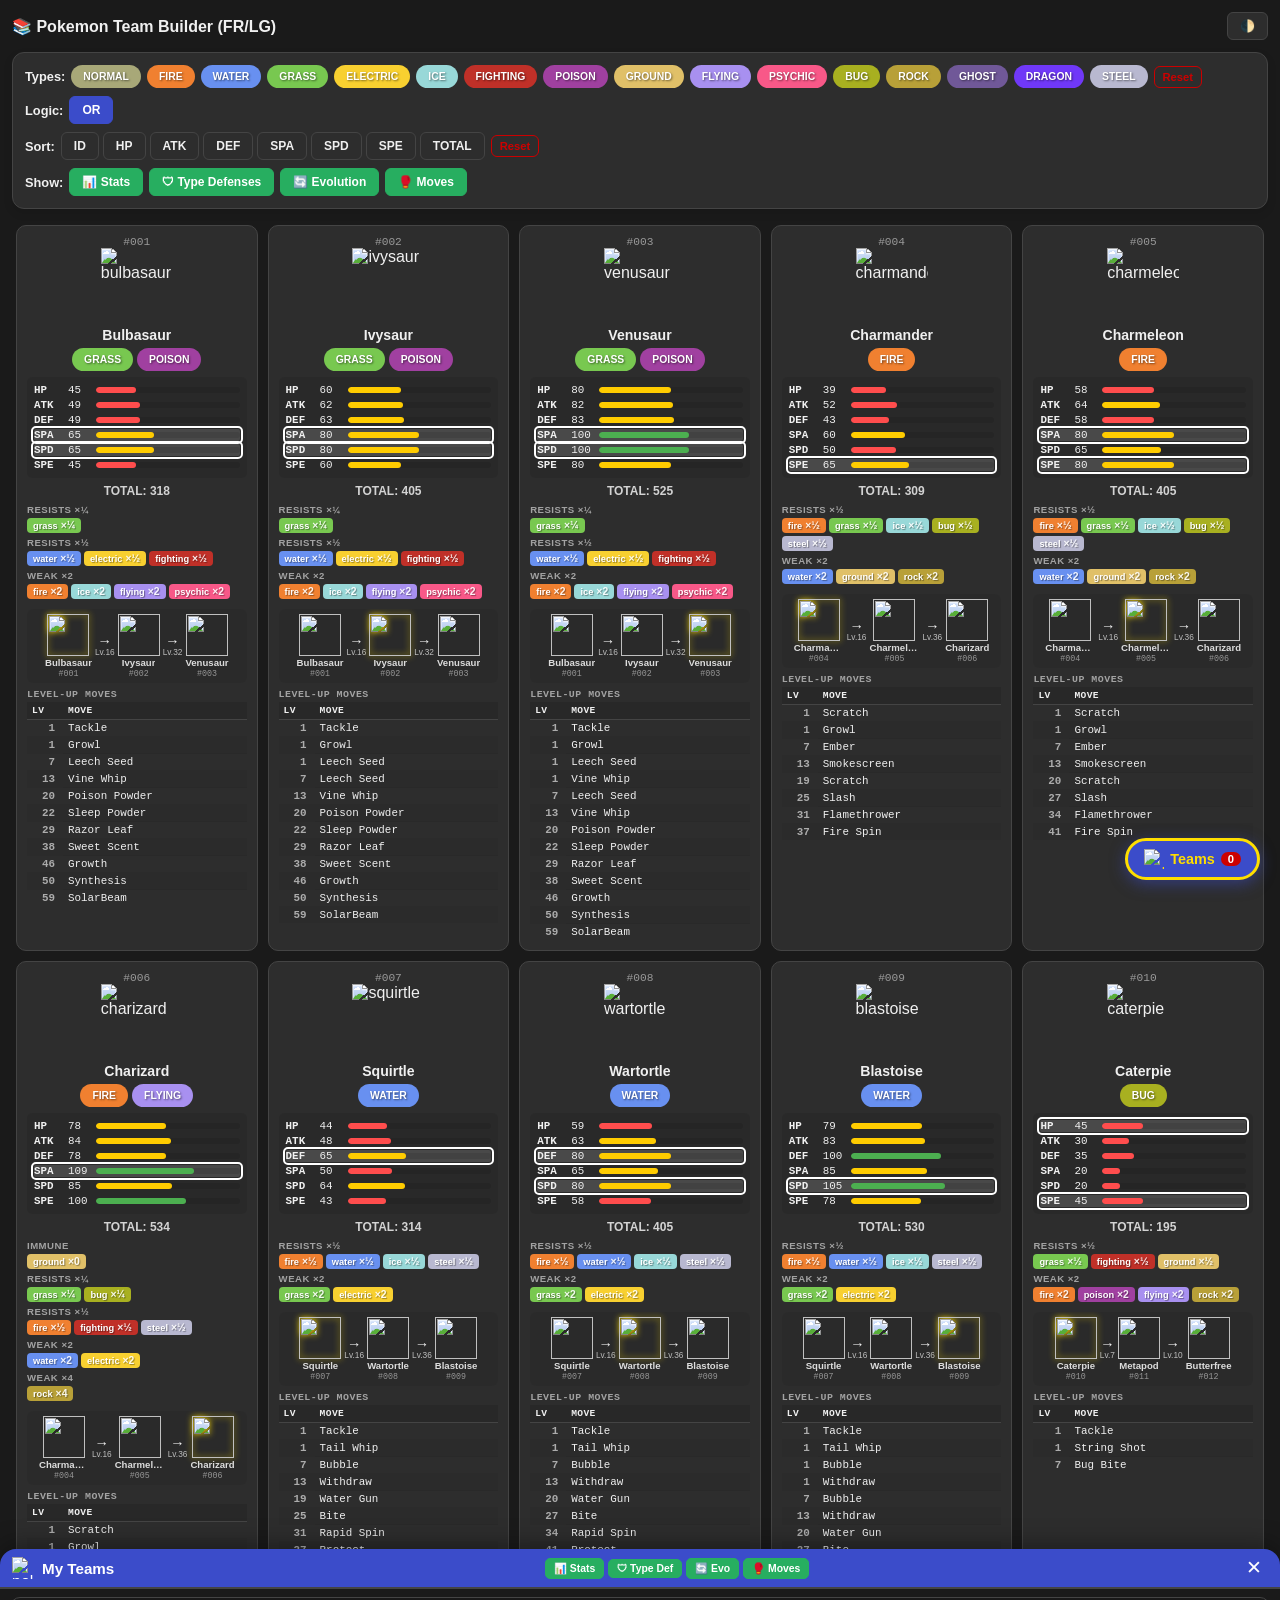
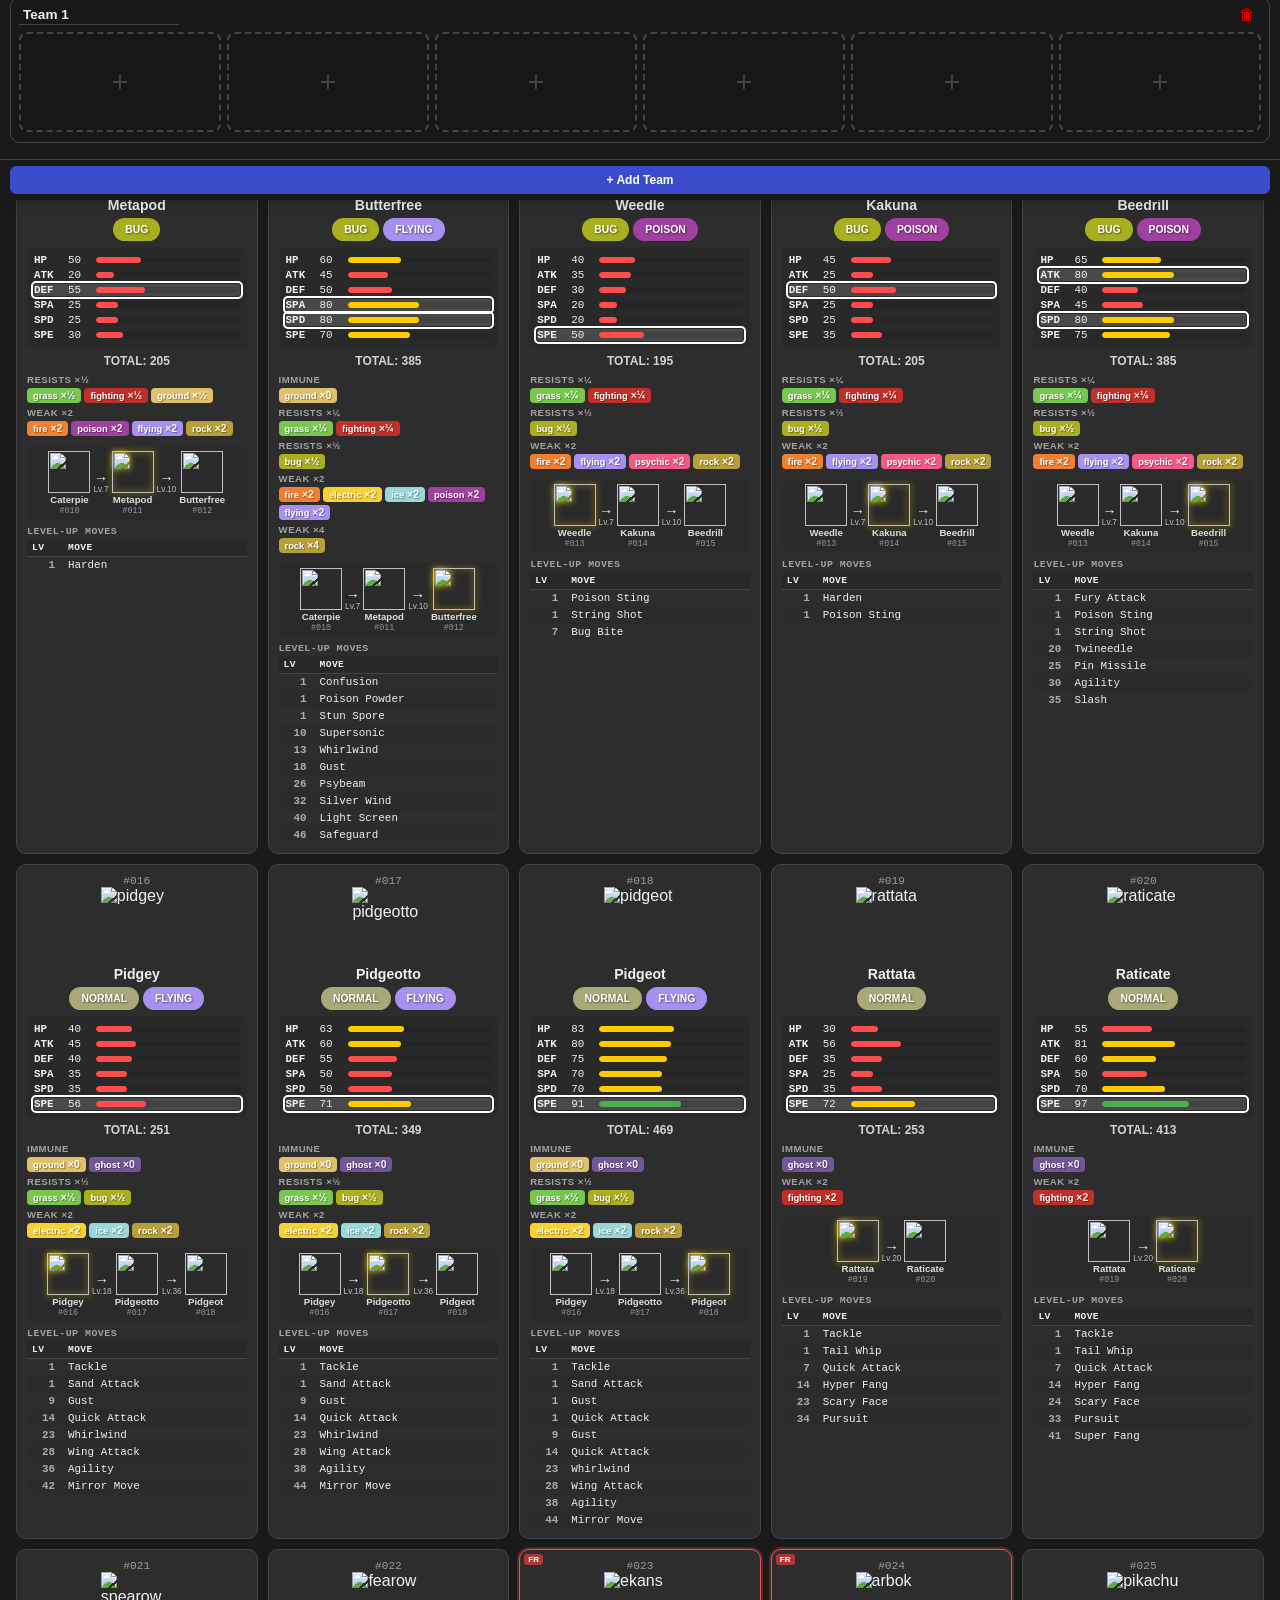
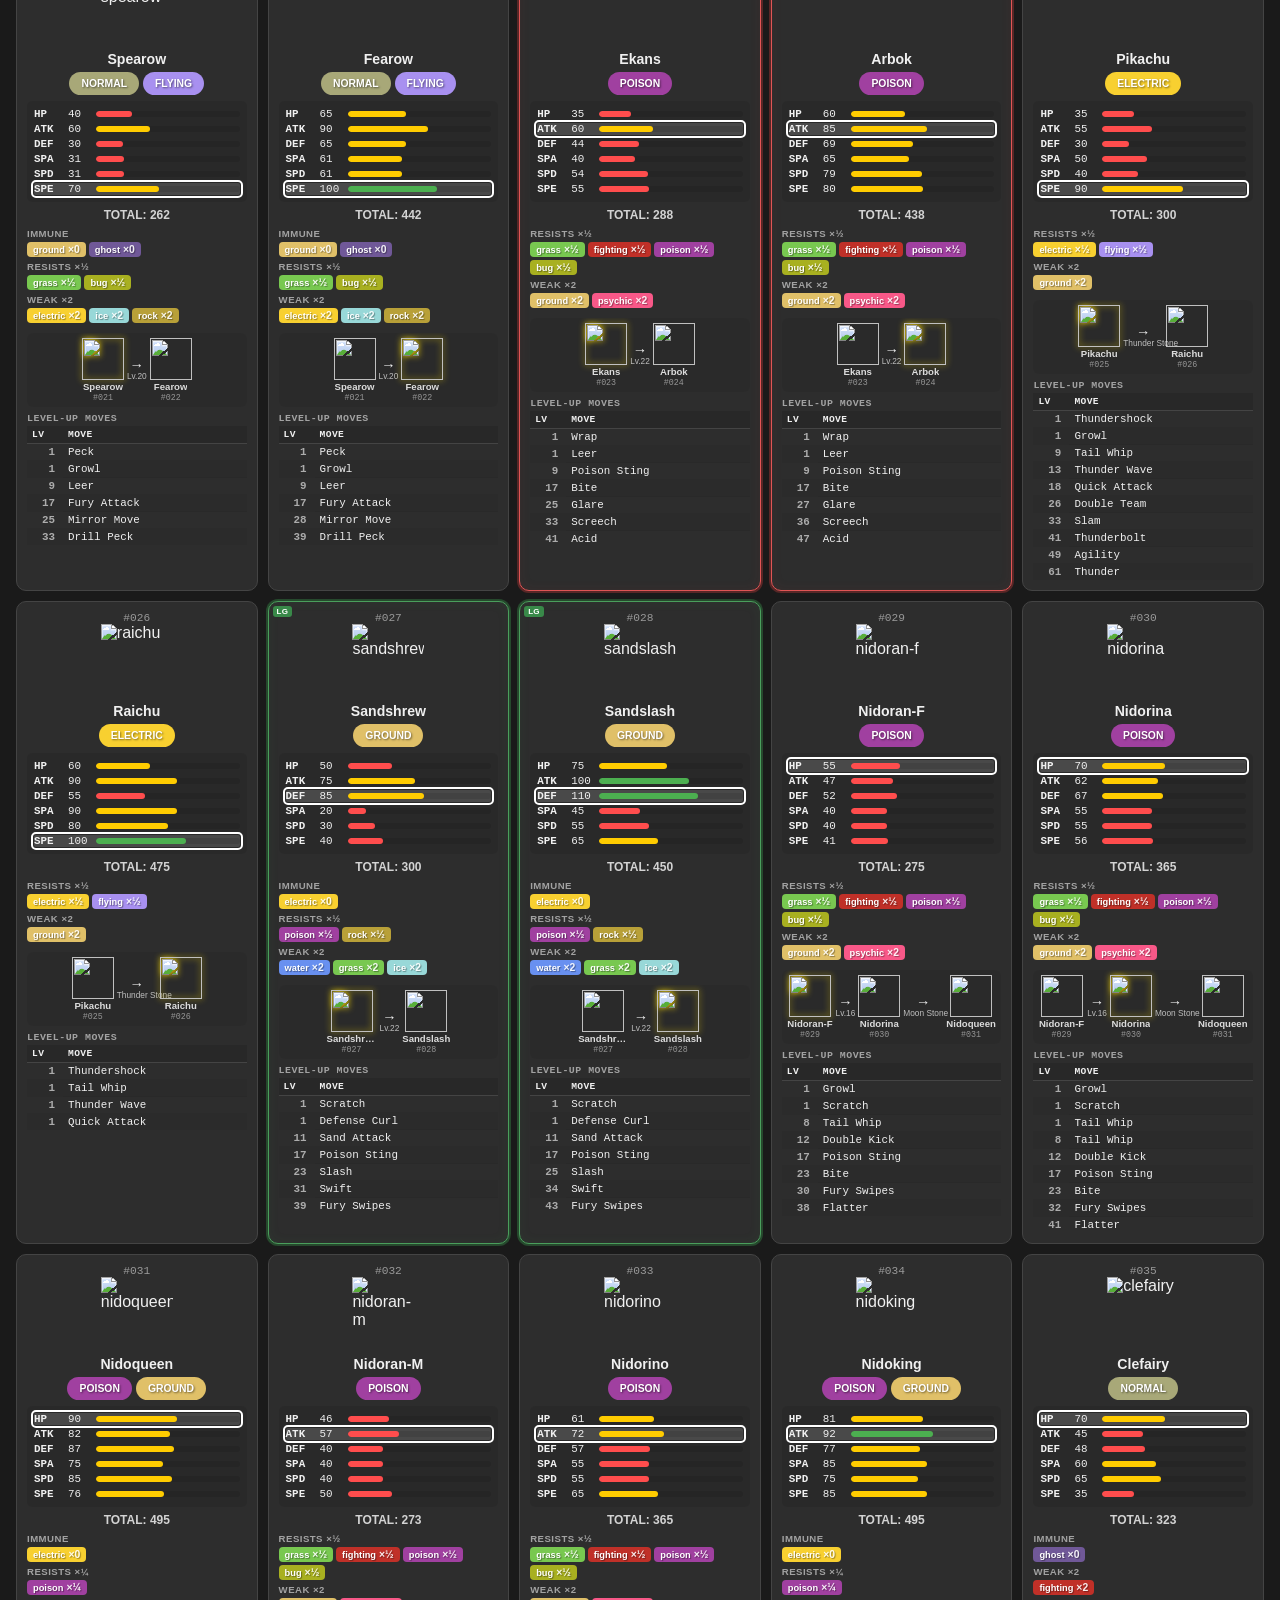
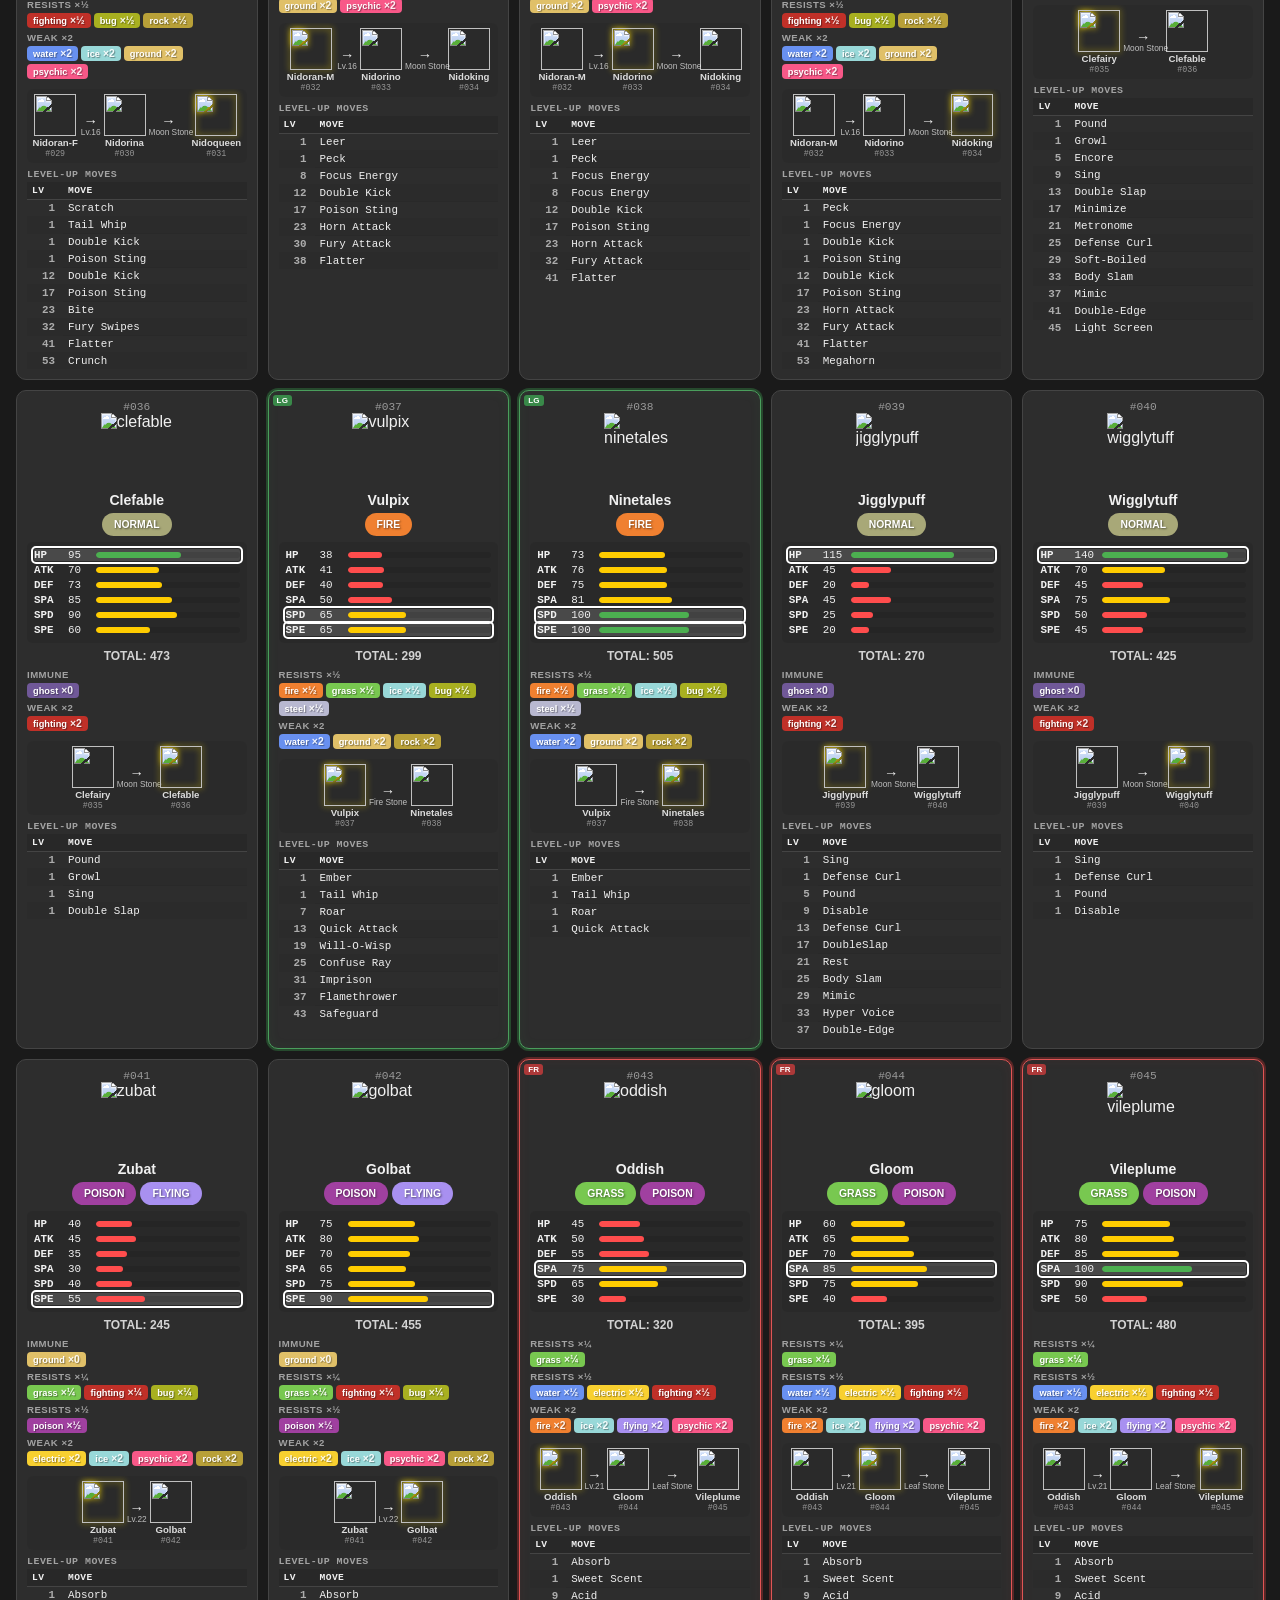
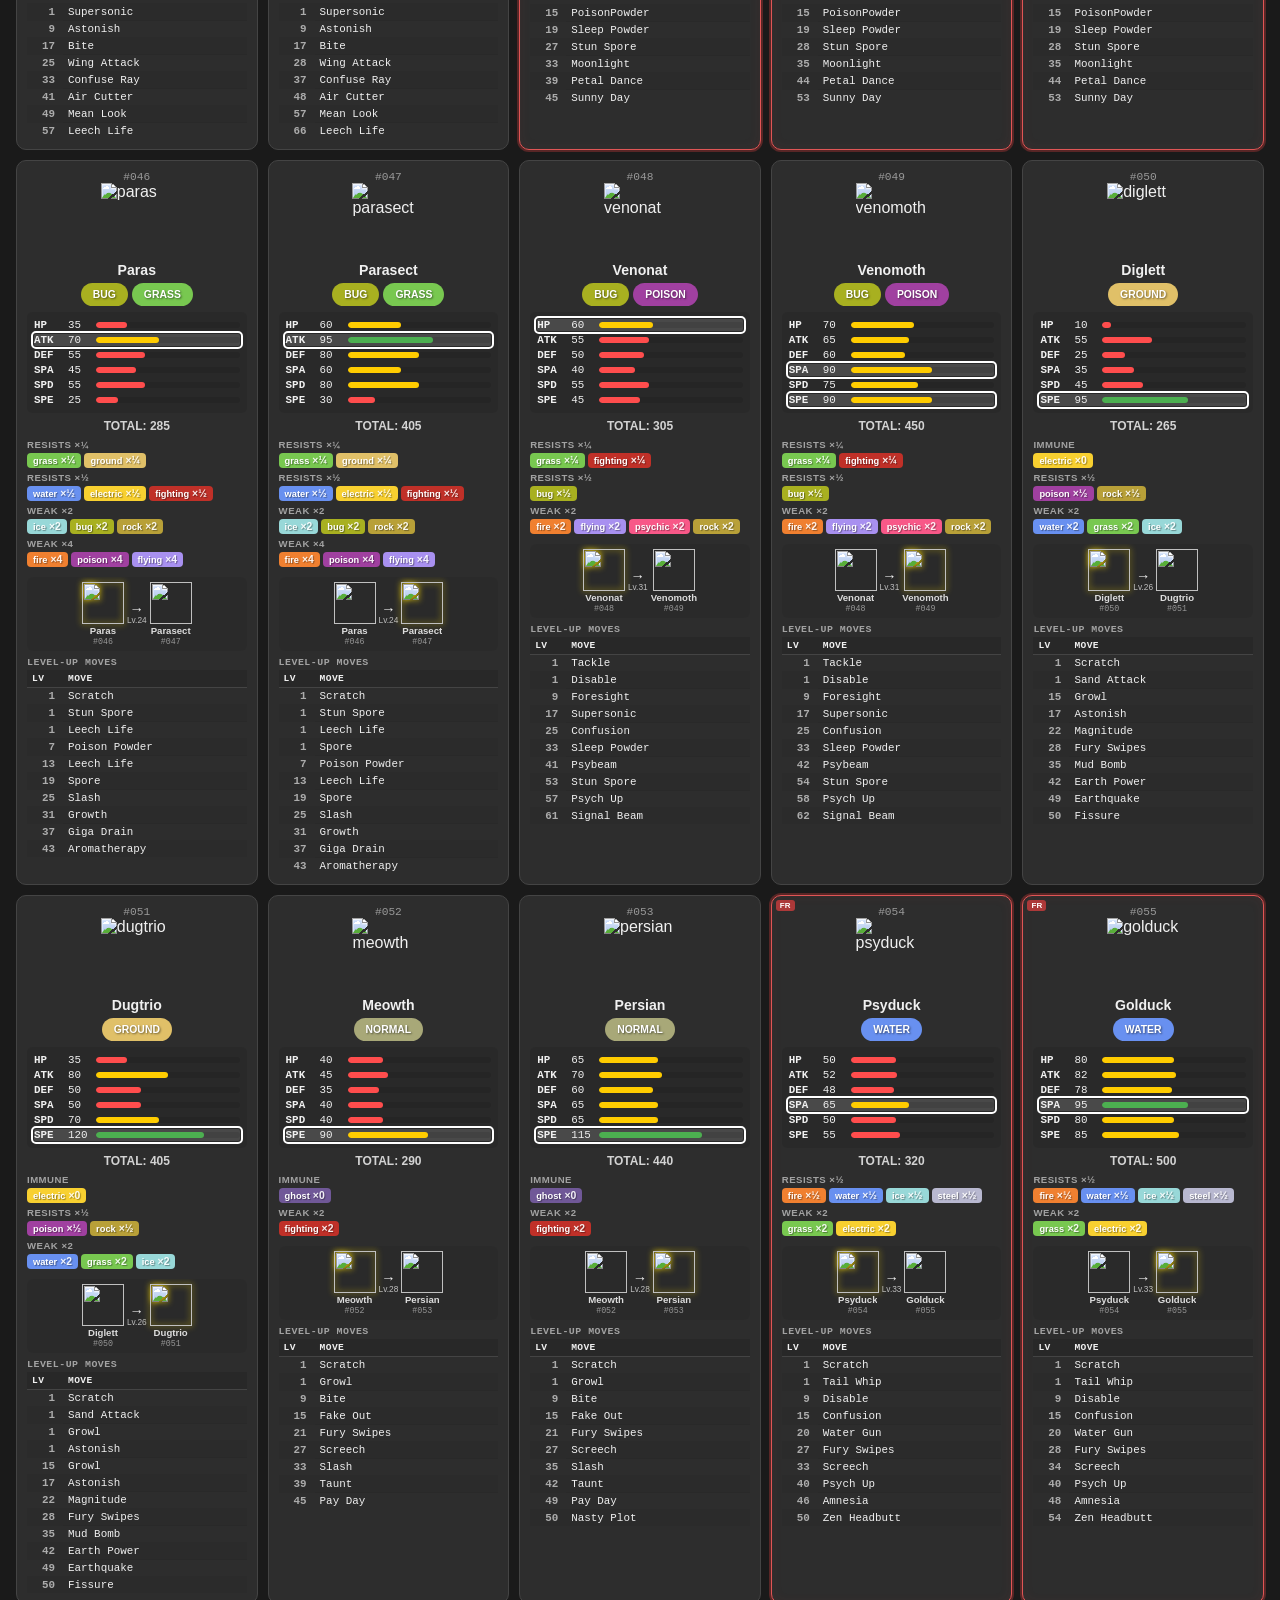
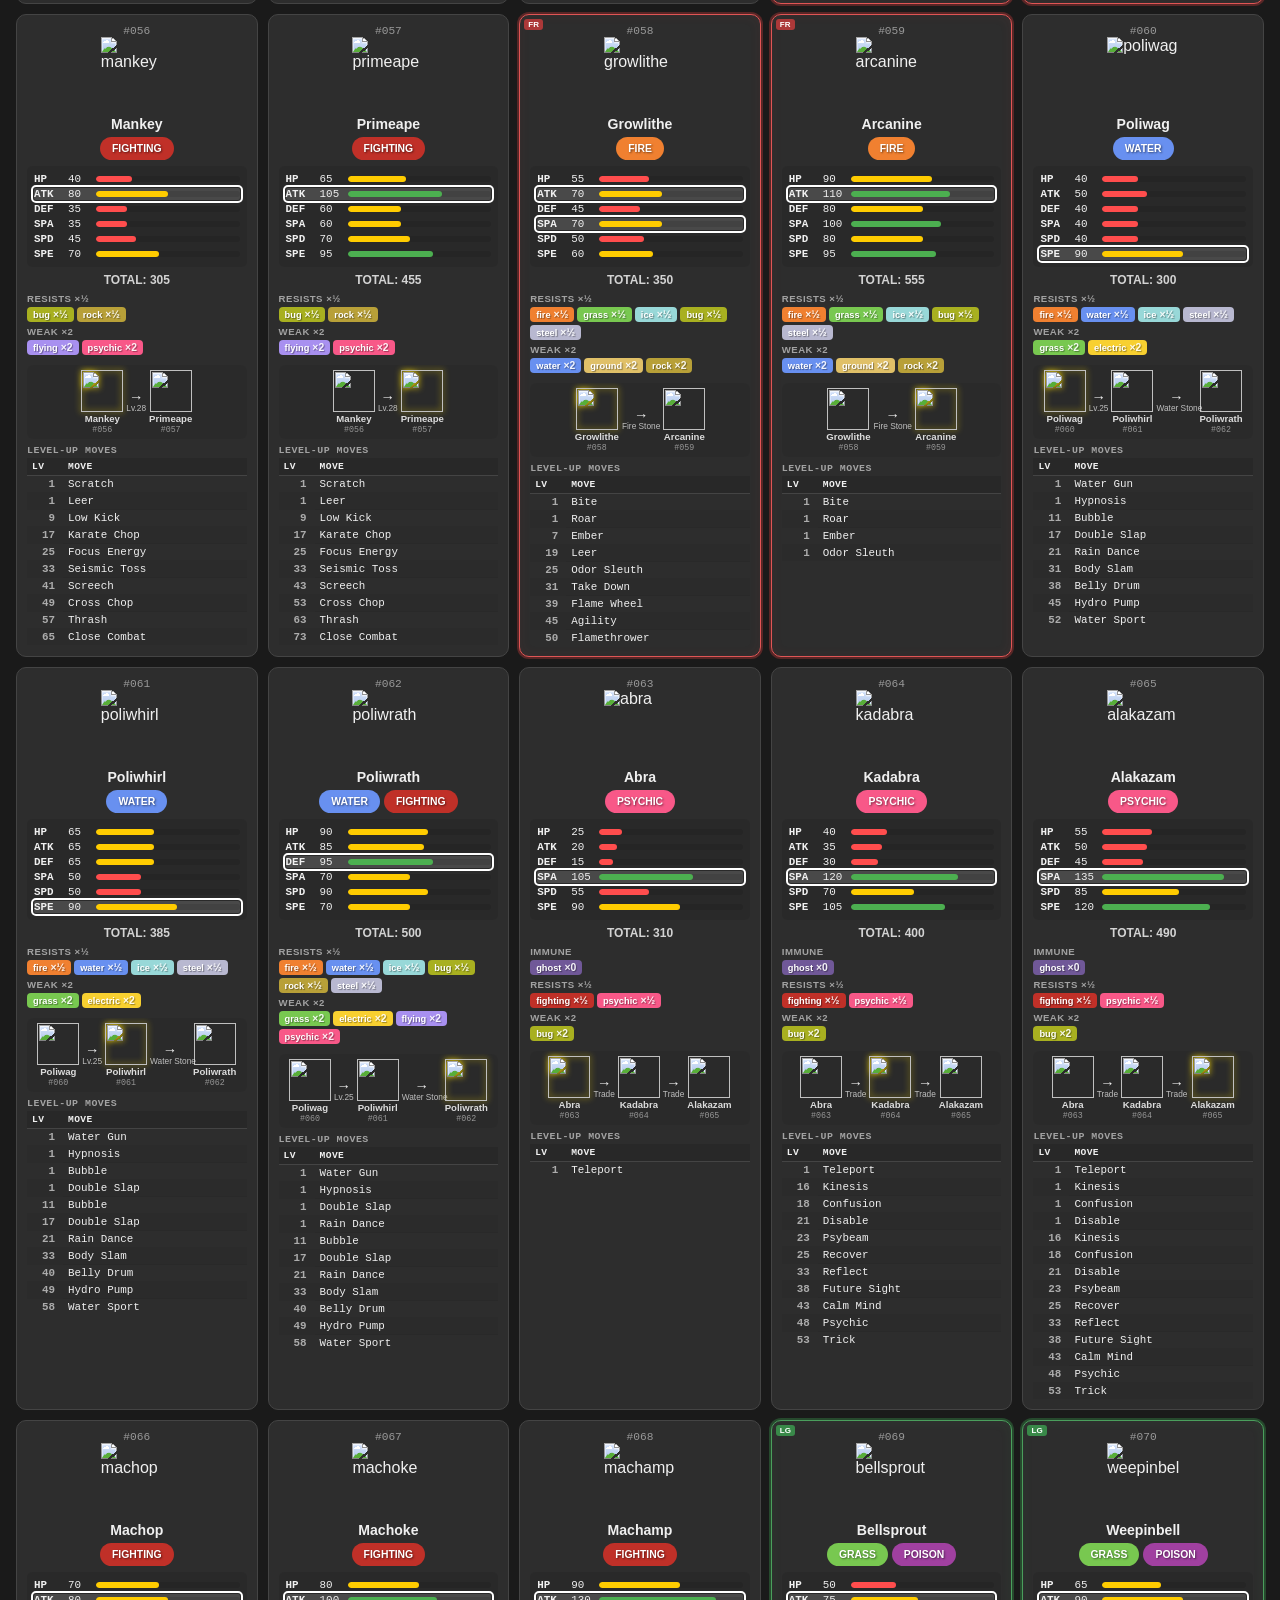
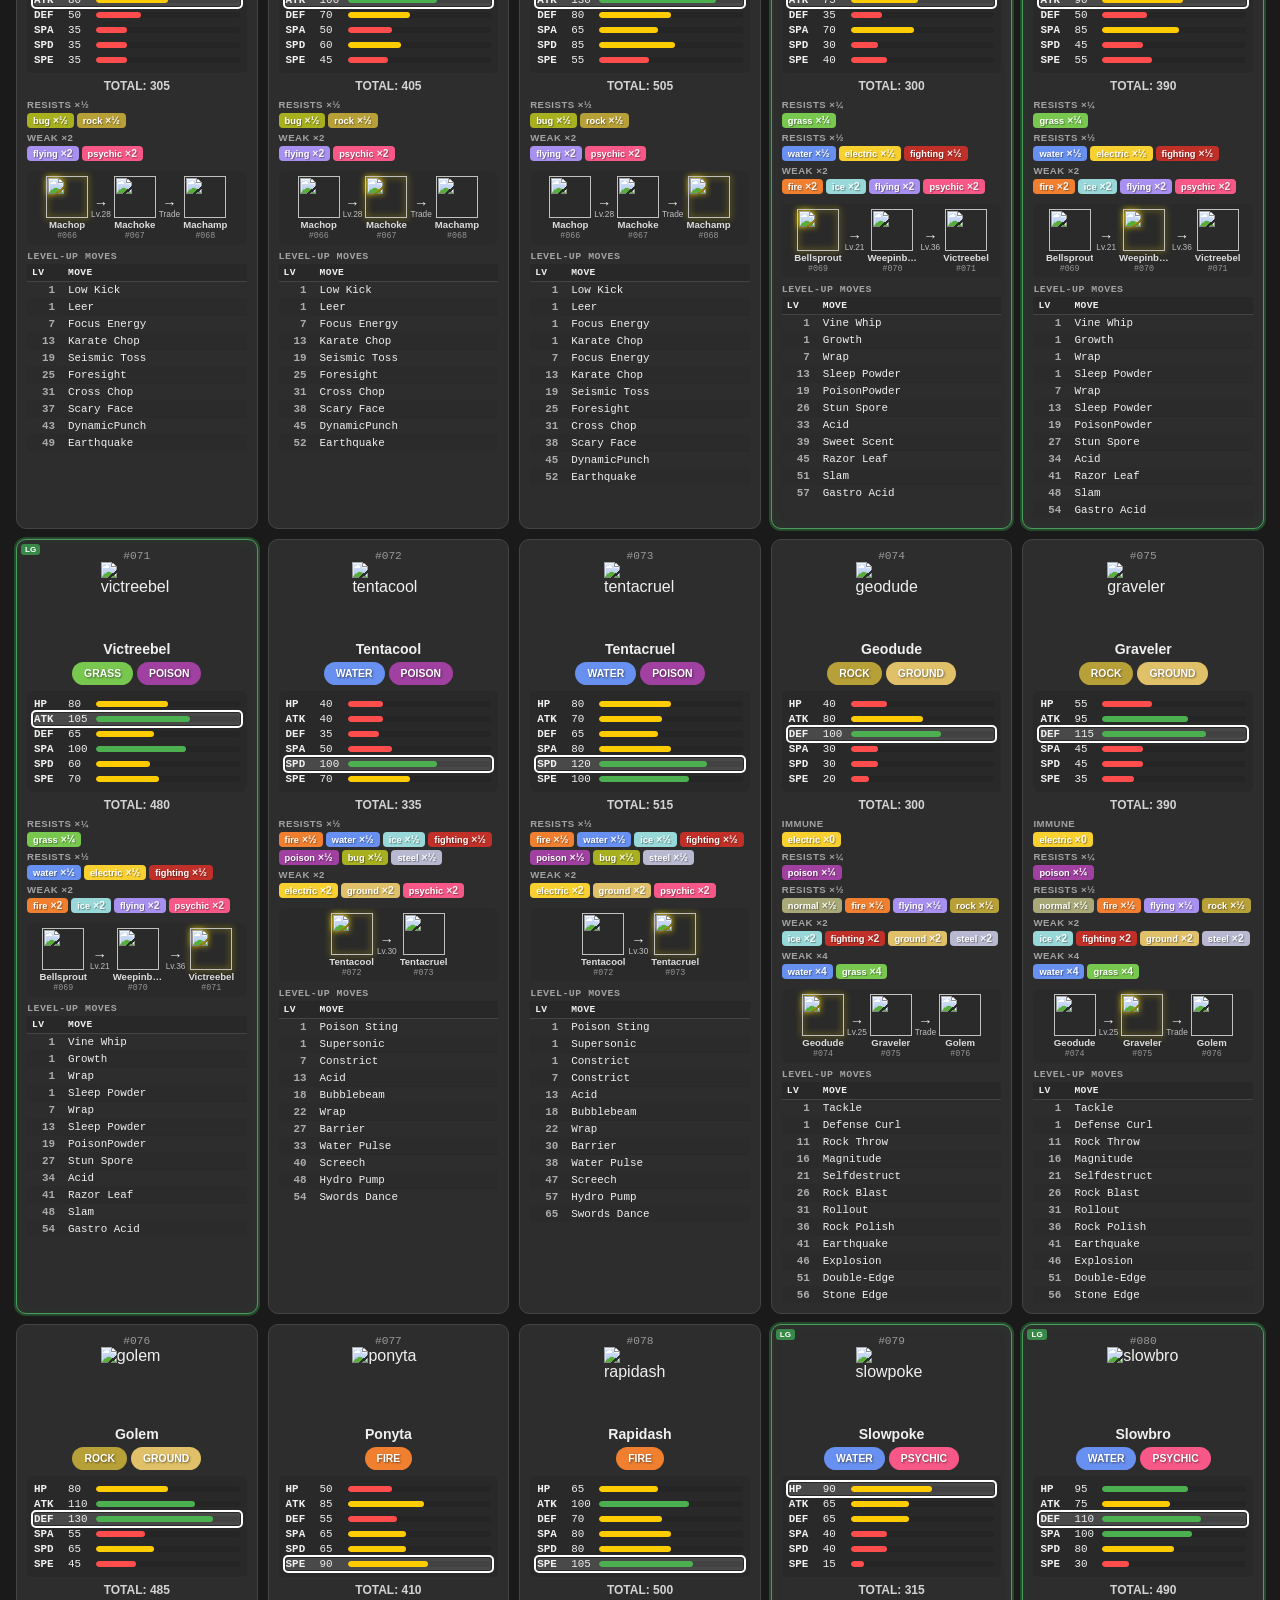
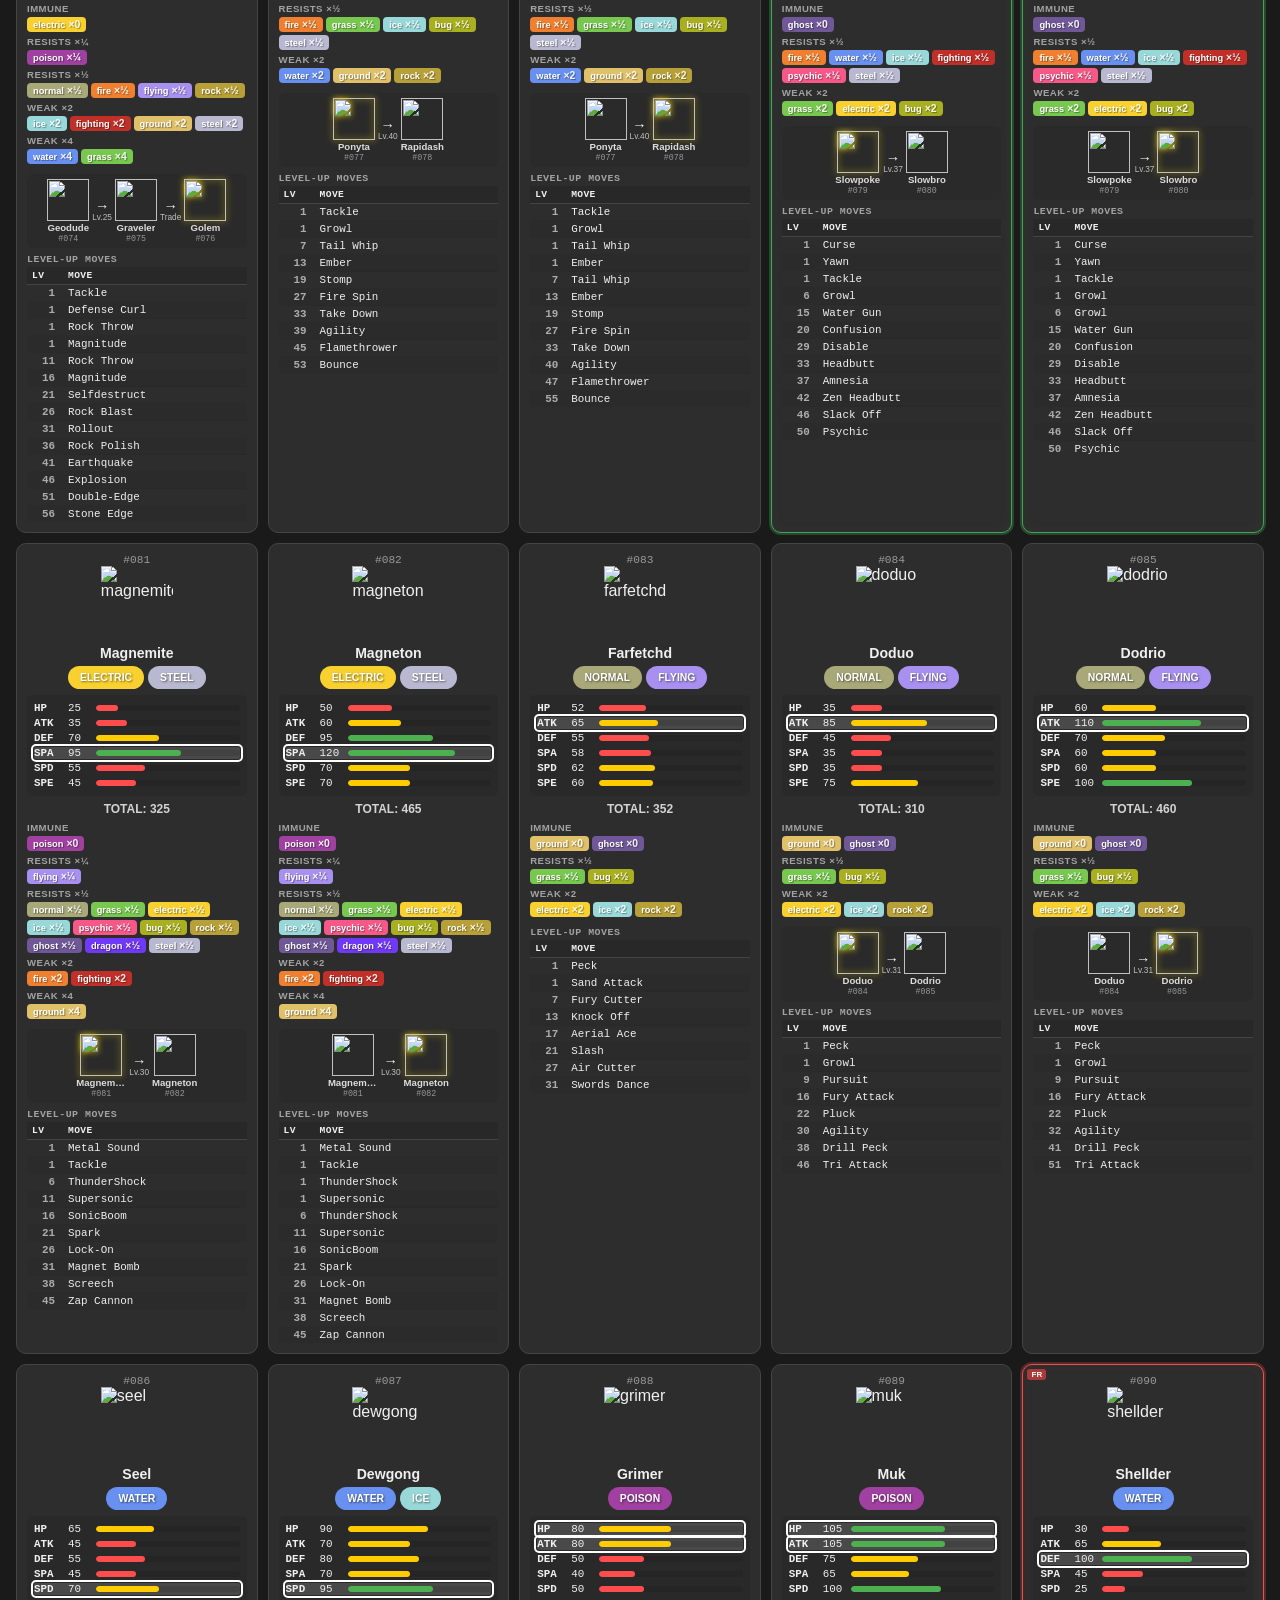
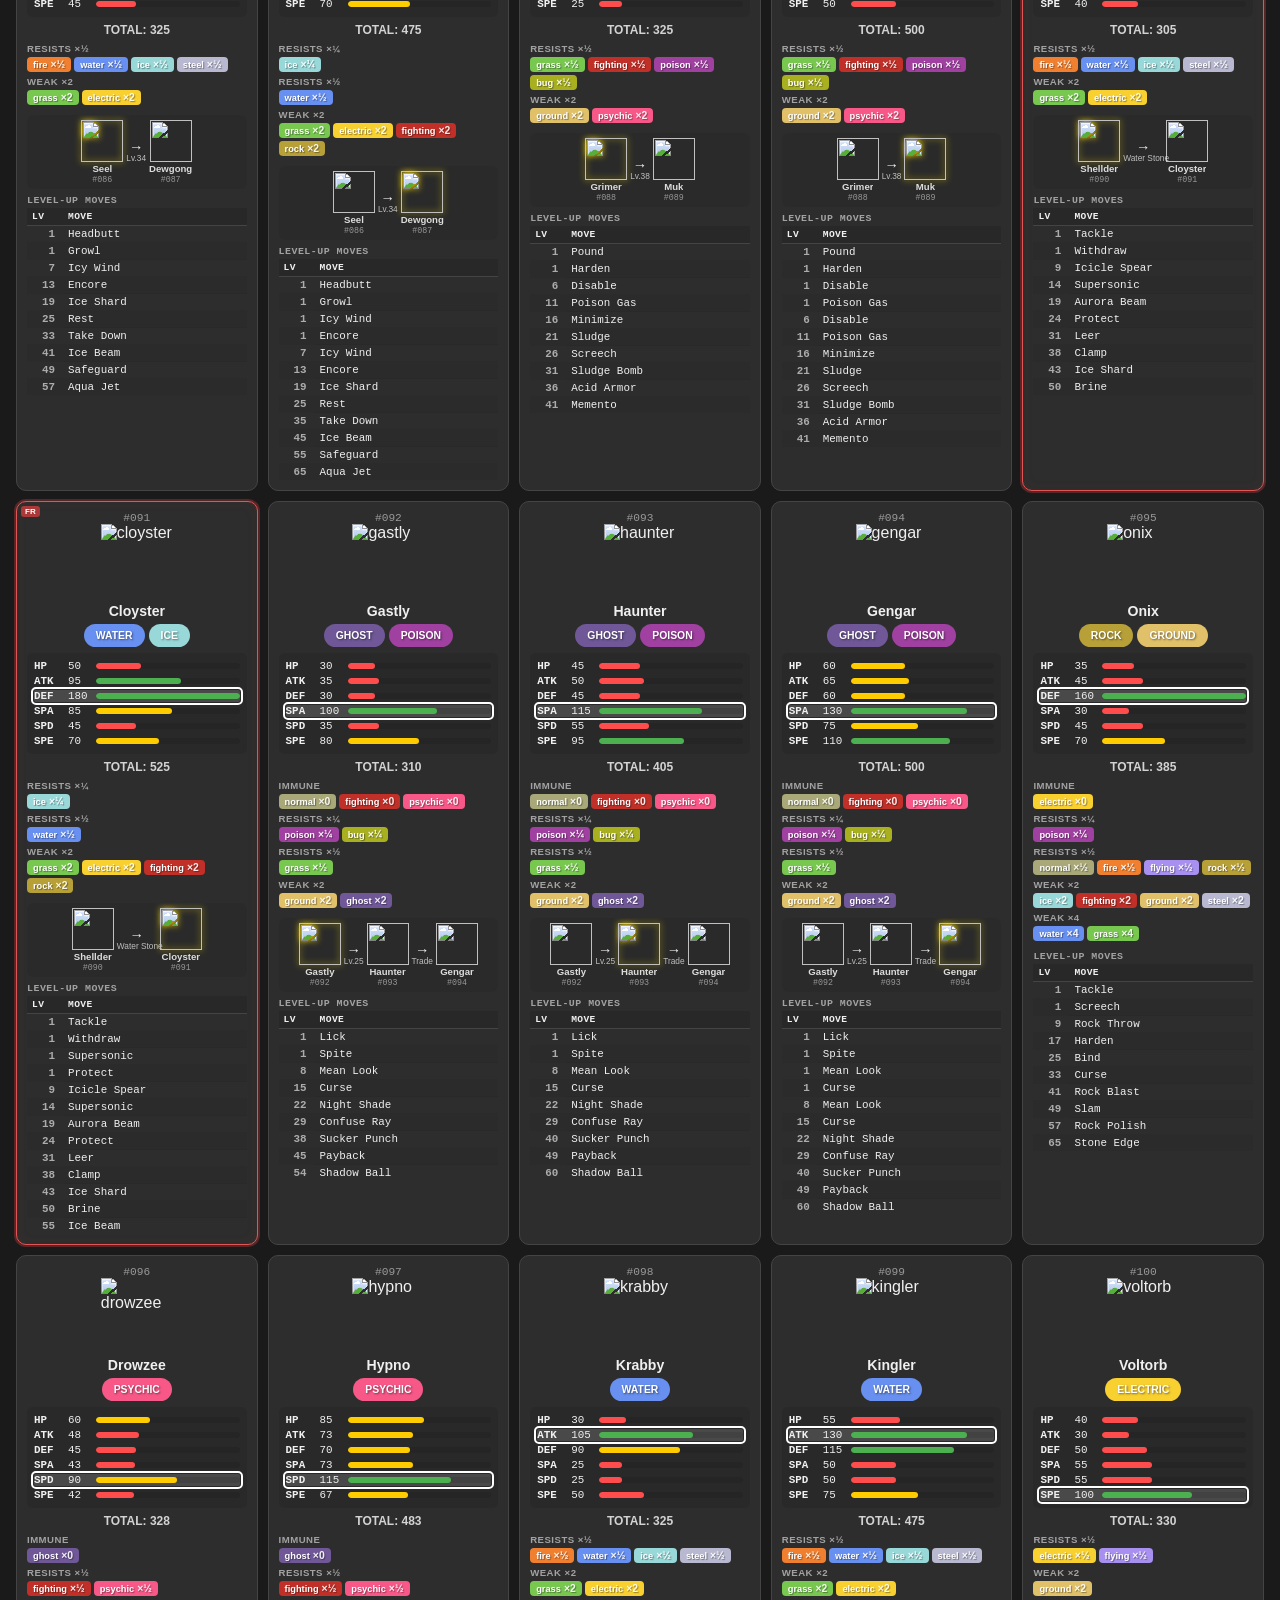
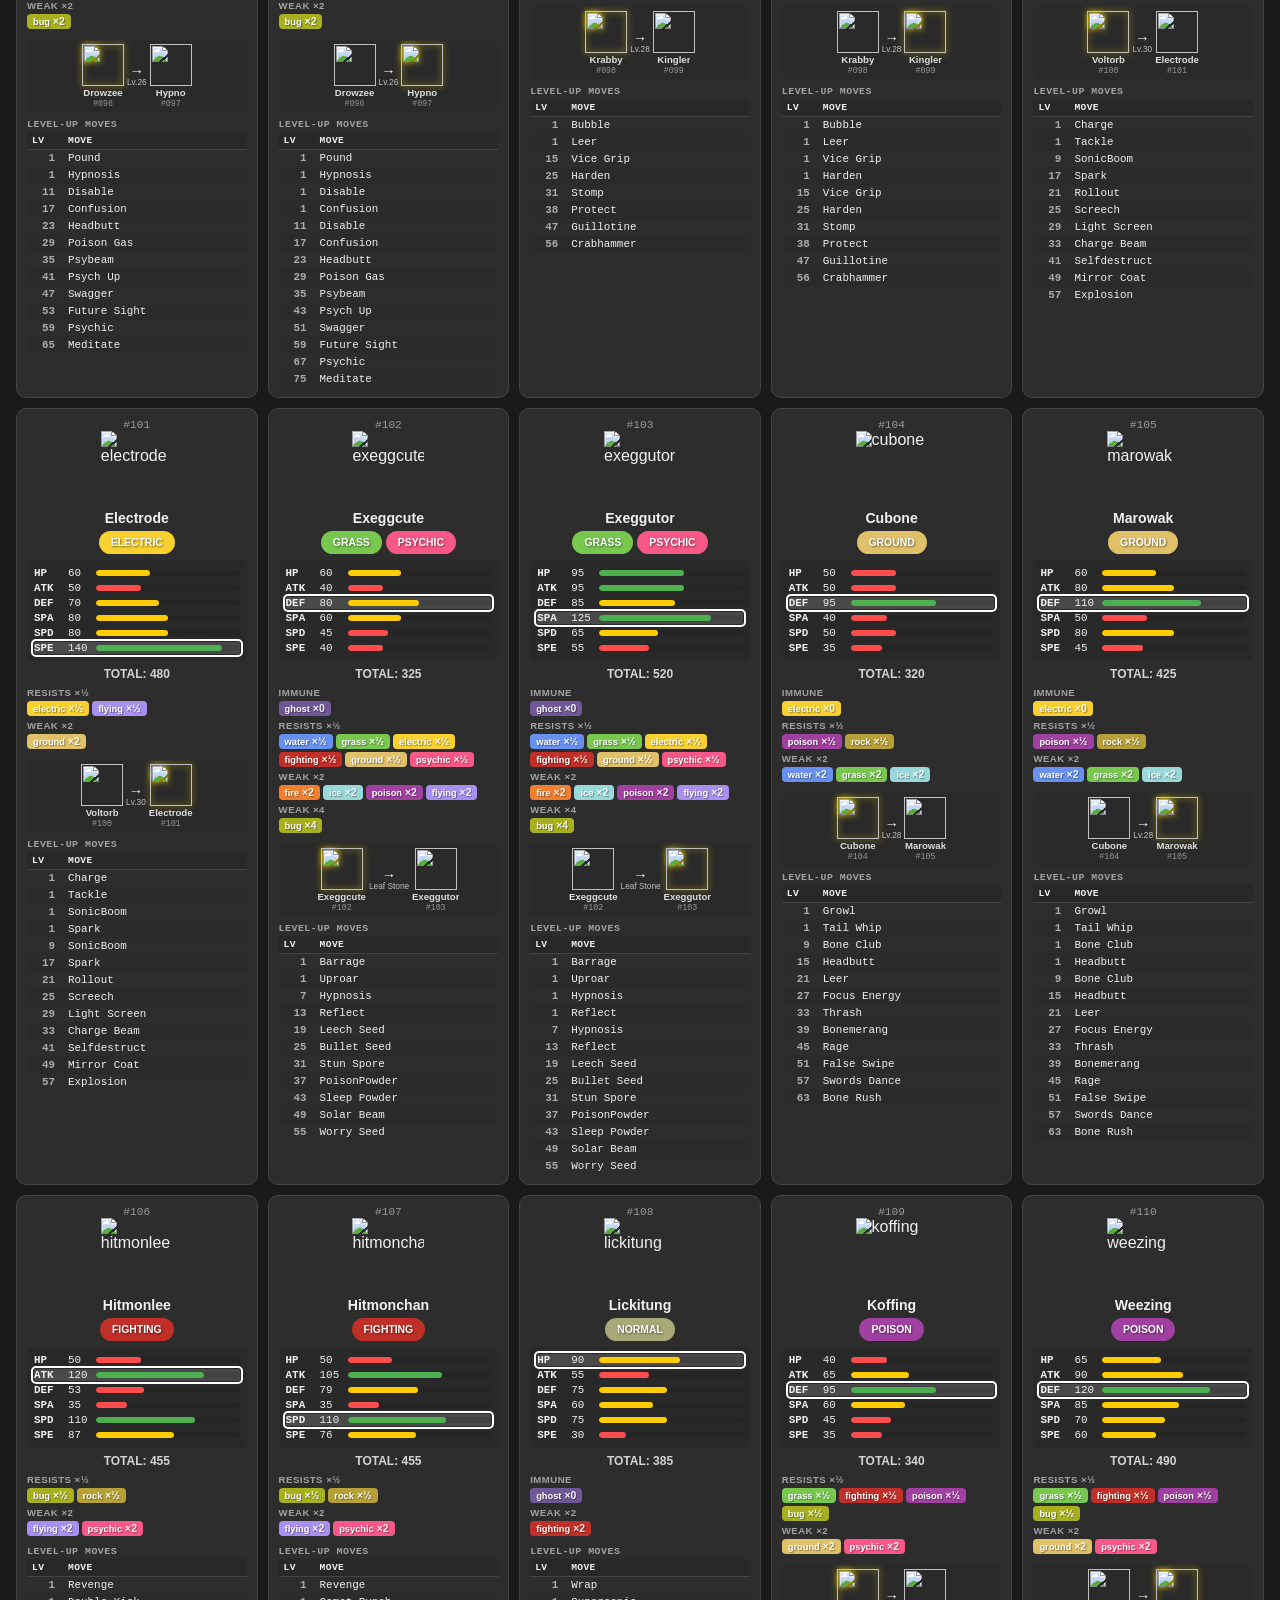
==== commit 748ba14f: "." ====
--- a/index.html
+++ b/index.html
@@ -55,7 +55,7 @@
 <button class="fab-team" onclick="openDrawer()"><img class="fab-pokeball" src="https://raw.githubusercontent.com/PokeAPI/sprites/master/sprites/items/poke-ball.png" alt="pokeball"> Teams <span class="fab-badge" id="team-count">0</span></button>
 
 <script src="data/statData.js"></Script>
-<script src="data/movesets.js"></Script>
+<script src="data/movesetData.js"></Script>
 <script src="data/evolutionData.js"></Script>
 <script src="data/typeEffDataset.js"></Script>
 <script src="script.js"></Script>
